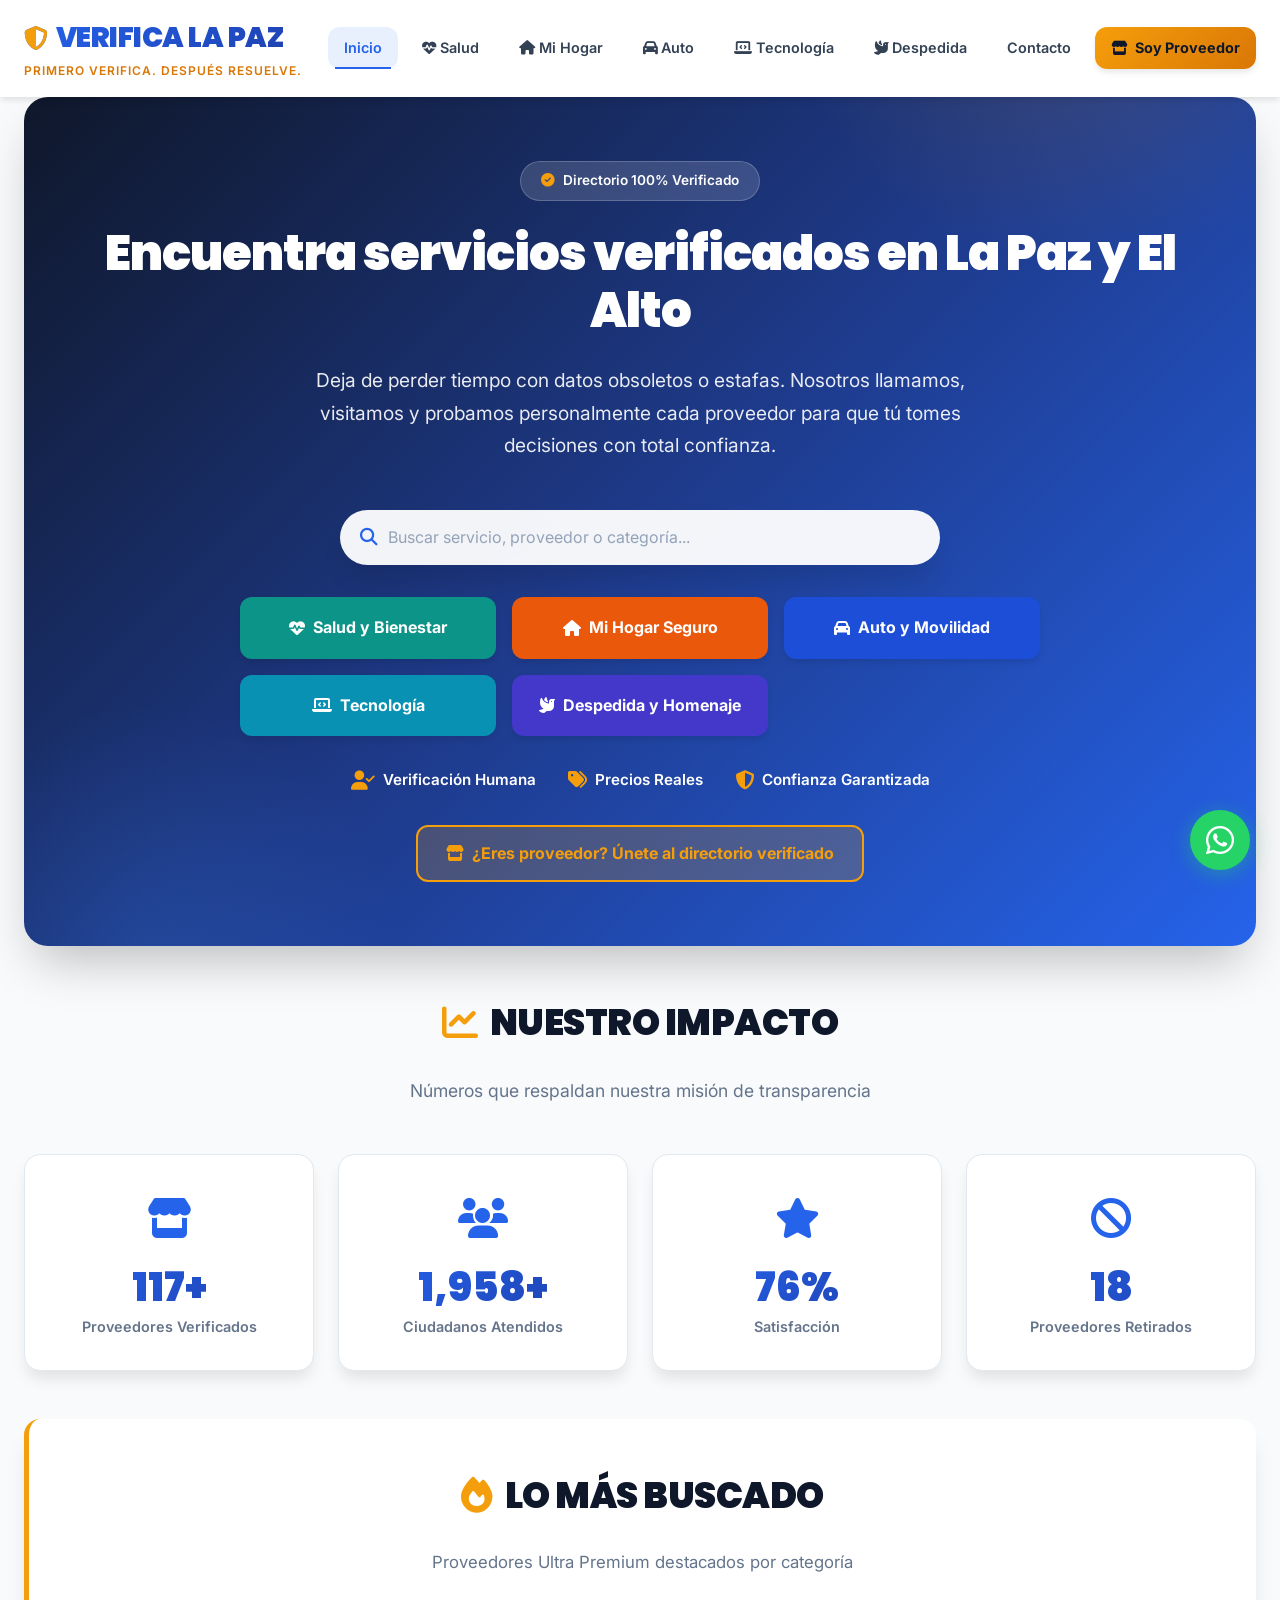
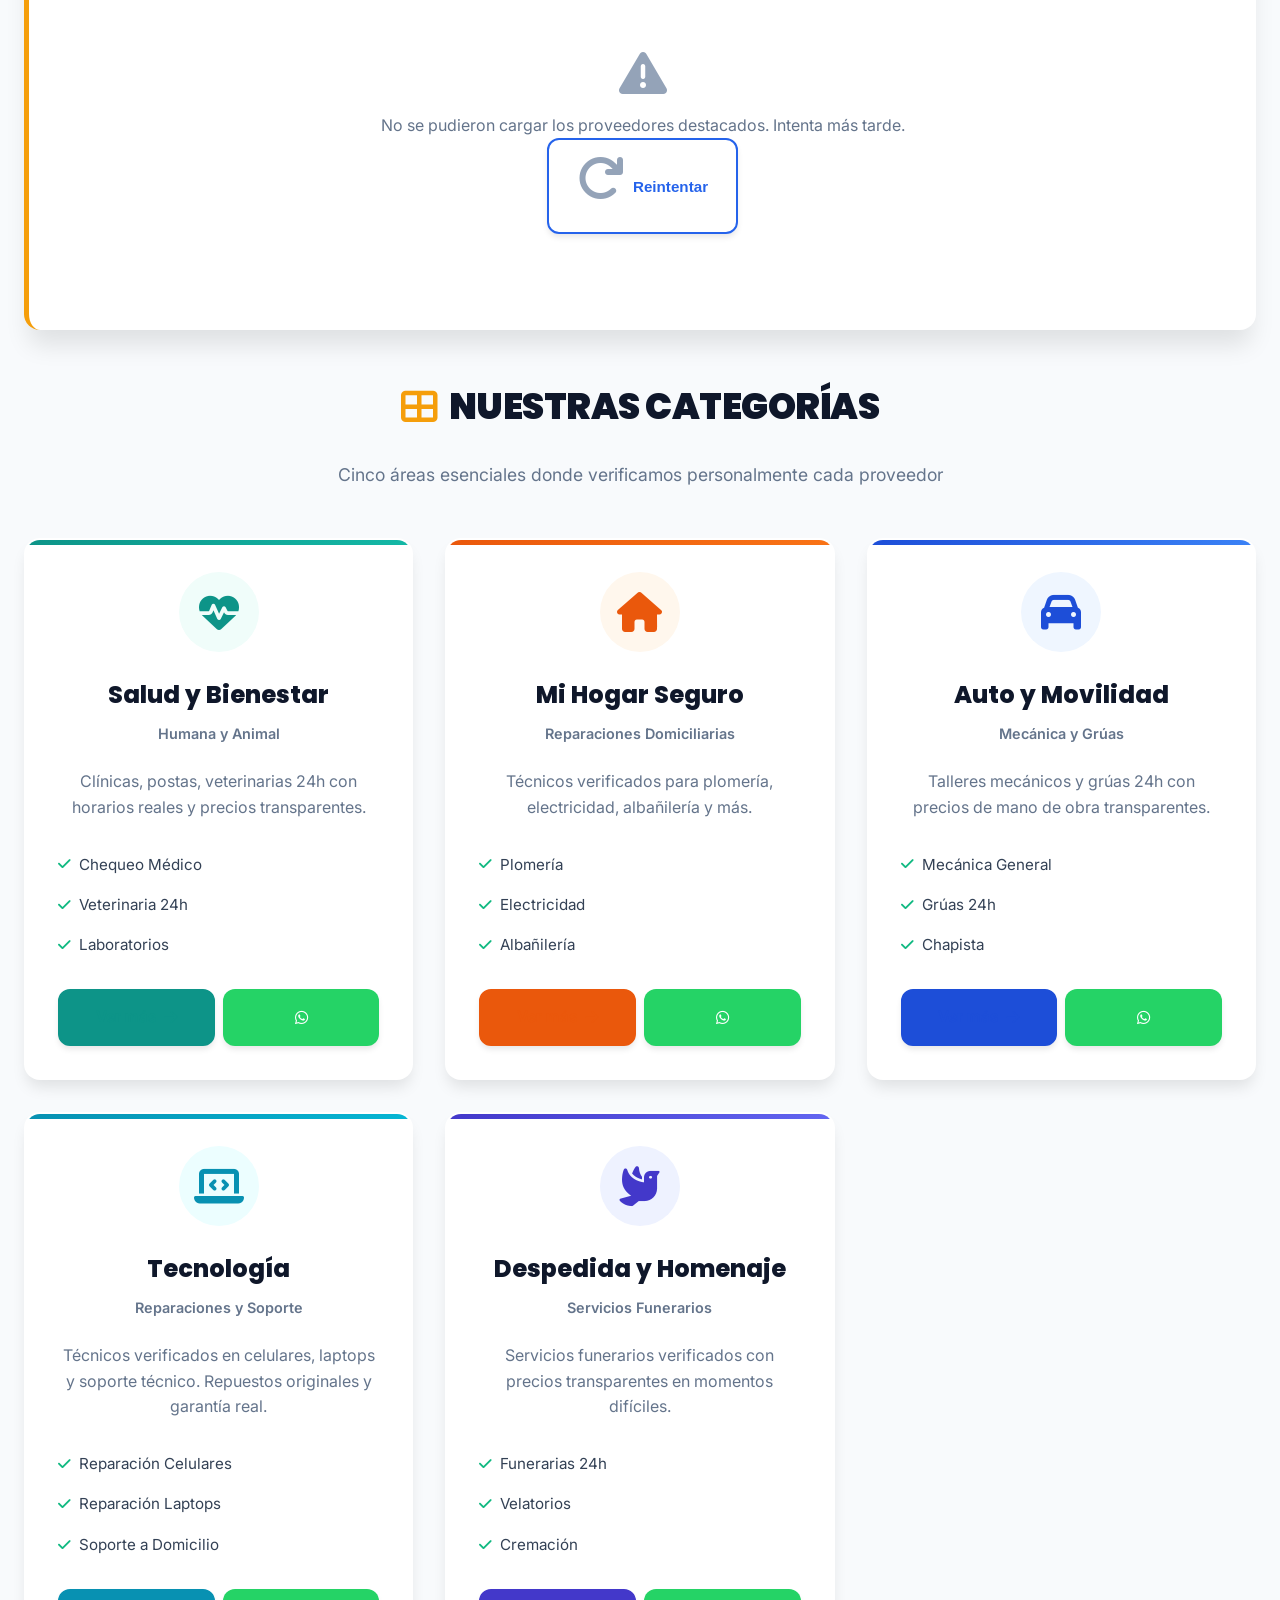
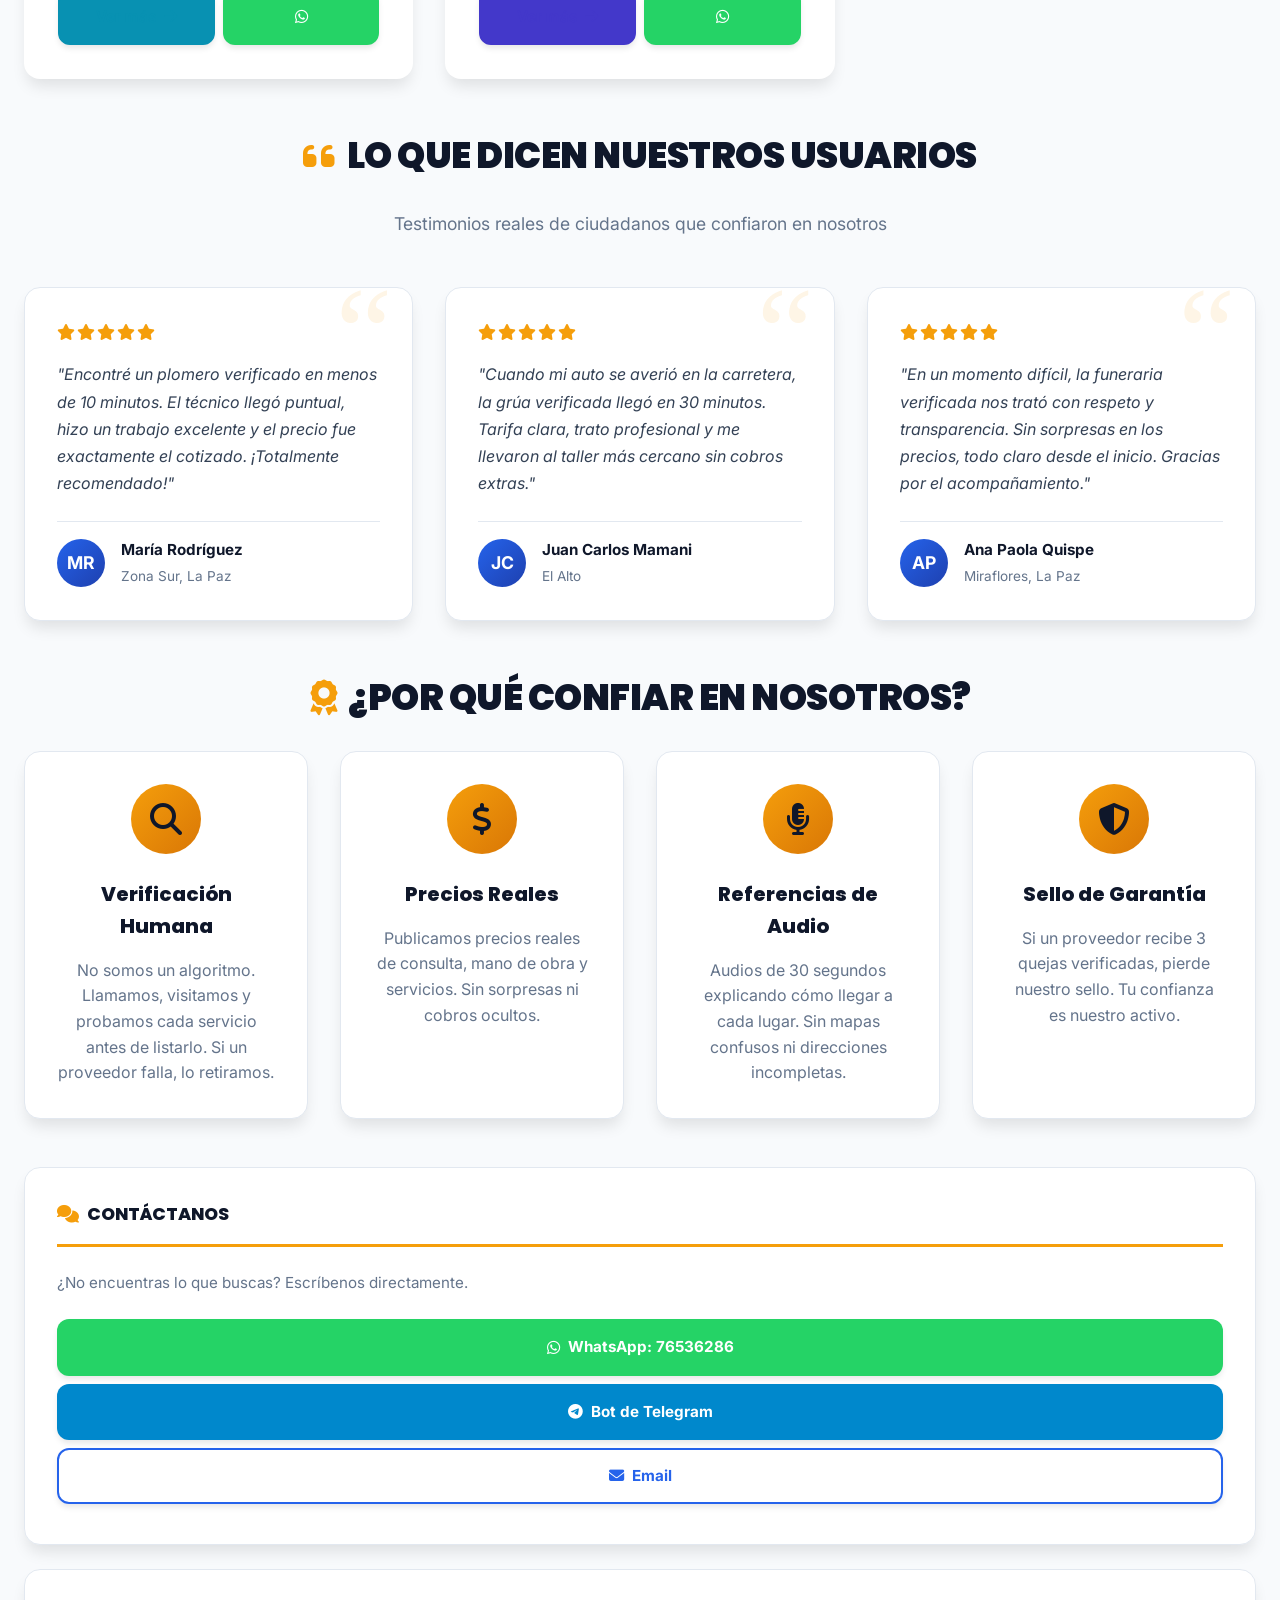
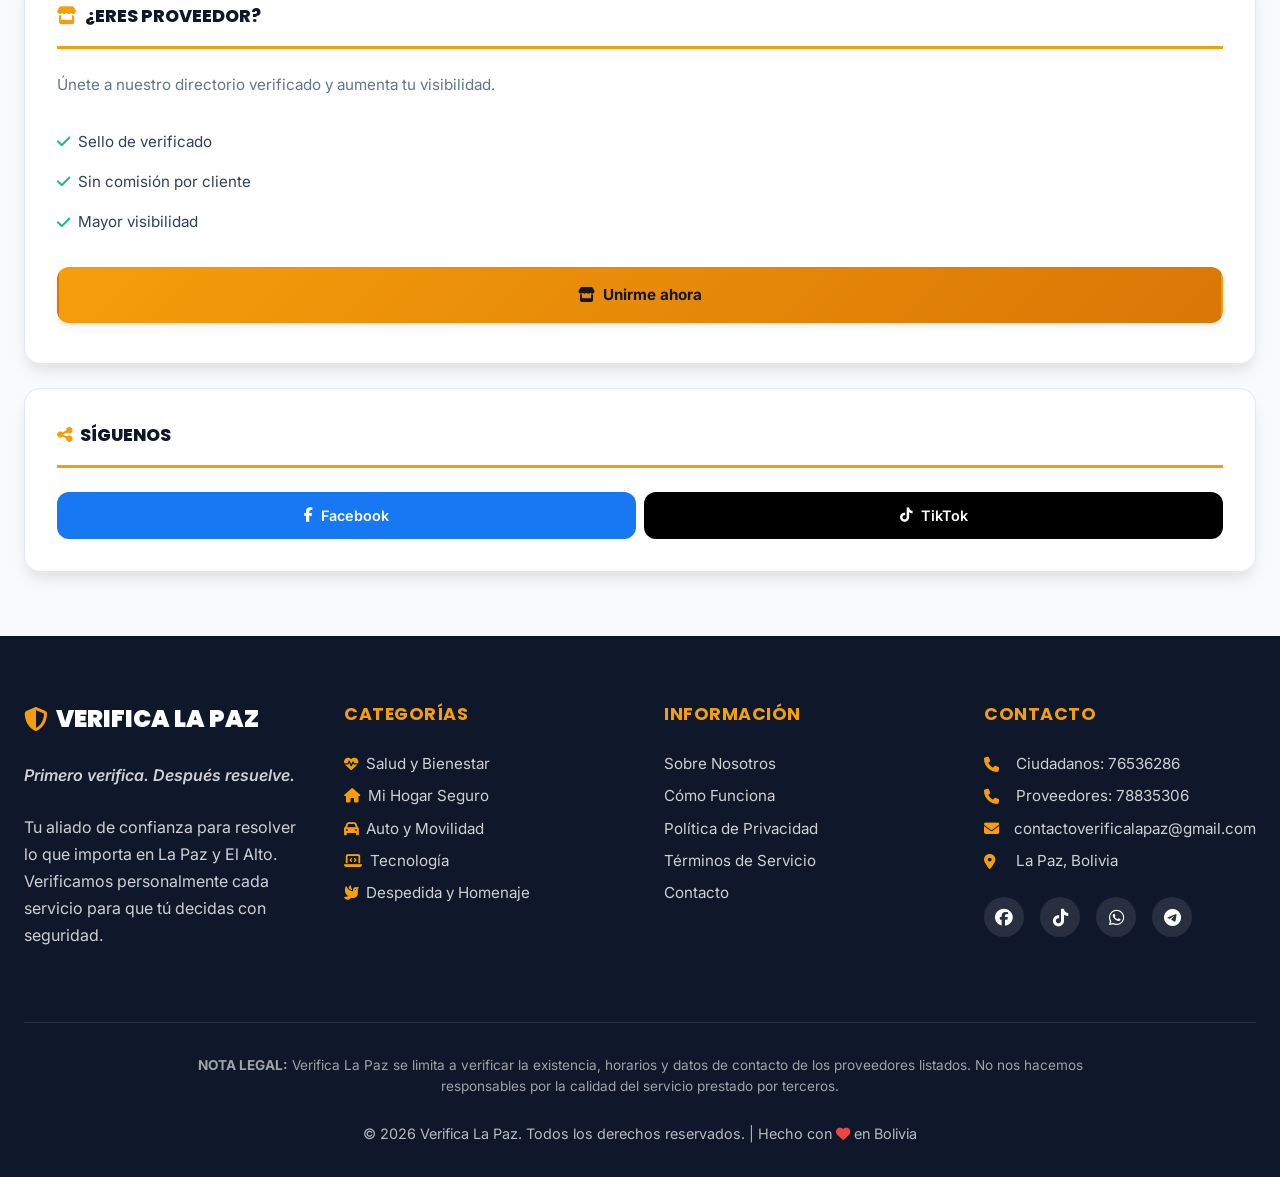
==== index.html @ e4bc0a8d "Limpieza final: .gitignore actualizado y .gitkeep creado para PythonAnywhere" ====
<!DOCTYPE html>
<html lang="es">
<head>
    <meta charset="UTF-8">
    <meta name="viewport" content="width=device-width, initial-scale=1.0">
    <meta name="description" content="Verifica La Paz - Directorio verificado de servicios en La Paz y El Alto. Salud, Hogar, Automotriz, Tecnología y Funerarias.">
    <meta property="og:title" content="Verifica La Paz | Primero verifica. Después resuelve.">
    <meta property="og:description" content="Directorio 100% verificado de servicios en La Paz y El Alto.">
    <meta property="og:type" content="website">
    <meta property="og:url" content="https://verificalapaz.com">
    <meta property="og:image" content="img/og-image.jpg">
    <meta property="og:locale" content="es_BO">
    <meta name="twitter:card" content="summary_large_image">
    <meta name="twitter:title" content="Verifica La Paz | Directorio Verificado">
    <meta name="twitter:description" content="Servicios verificados en La Paz y El Alto.">
    <meta name="author" content="Verifica La Paz">
    <meta name="robots" content="index, follow">
    <meta name="theme-color" content="#0F172A">
    <link rel="canonical" href="https://verificalapaz.com">
    <title>Verifica La Paz | Primero verifica. Después resuelve.</title>
    
    <link rel="icon" type="image/png" href="img/favicon.png">
    <link rel="preconnect" href="https://fonts.googleapis.com">
    <link rel="preconnect" href="https://fonts.gstatic.com" crossorigin>
    <link href="https://fonts.googleapis.com/css2?family=Inter:wght@300;400;500;600;700;800;900&family=Poppins:wght@400;500;600;700;800;900&display=swap" rel="stylesheet">
    <link rel="stylesheet" href="https://cdnjs.cloudflare.com/ajax/libs/font-awesome/6.5.1/css/all.min.css">
    <link rel="stylesheet" href="css/style.css">
    
    <script type="application/ld+json">
    {
        "@context": "https://schema.org",
        "@type": "WebSite",
        "name": "Verifica La Paz",
        "url": "https://verificalapaz.com",
        "description": "Directorio verificado de servicios en La Paz y El Alto",
        "potentialAction": {
            "@type": "SearchAction",
            "target": "https://verificalapaz.com/buscar?q={search_term_string}",
            "query-input": "required name=search_term_string"
        }
    }
    </script>
</head>
<body>

    <header class="header" id="header" role="banner">
        <div class="container header-content">
            <div class="logo">
                <h1><i class="fas fa-shield-alt" aria-hidden="true"></i> VERIFICA LA PAZ</h1>
                <p class="tagline">Primero verifica. Después resuelve.</p>
            </div>
            <button class="menu-toggle" id="menuToggle" aria-label="Abrir menú" aria-expanded="false" aria-controls="nav">
                <span></span><span></span><span></span>
            </button>
            <nav class="nav" id="nav" role="navigation" aria-label="Navegación principal">
                <a href="index.html" class="nav-link active" aria-current="page">Inicio</a>
                <a href="salud.html" class="nav-link"><i class="fas fa-heartbeat" aria-hidden="true"></i> Salud</a>
                <a href="hogar.html" class="nav-link"><i class="fas fa-home" aria-hidden="true"></i> Mi Hogar</a>
                <a href="automotriz.html" class="nav-link"><i class="fas fa-car" aria-hidden="true"></i> Auto</a>
                <a href="tecnologia.html" class="nav-link"><i class="fas fa-laptop-code" aria-hidden="true"></i> Tecnología</a>
                <a href="funerarias.html" class="nav-link"><i class="fas fa-dove" aria-hidden="true"></i> Despedida</a>
                <a href="contacto.html" class="nav-link">Contacto</a>
                <a href="https://wa.me/59178835306?text=Hola,%20soy%20proveedor%20y%20quiero%20aparecer%20en%20el%20directorio" class="nav-link btn-proveedor" target="_blank" rel="noopener noreferrer">
                    <i class="fas fa-store" aria-hidden="true"></i> Soy Proveedor
                </a>
            </nav>
        </div>
    </header>

    <main class="main-content" role="main">
        <div class="container content-grid">
            
            <div class="content-main">
                
                <section class="hero" aria-labelledby="hero-title">
                    <div class="hero-content fade-in">
                        <div class="hero-badge">
                            <i class="fas fa-check-circle" aria-hidden="true"></i> Directorio 100% Verificado
                        </div>
                        <h2 class="hero-title" id="hero-title">Encuentra servicios verificados en La Paz y El Alto</h2>
                        <p class="hero-subtitle">Deja de perder tiempo con datos obsoletos o estafas. Nosotros llamamos, visitamos y probamos personalmente cada proveedor para que tú tomes decisiones con total confianza.</p>
                        
                        <div class="hero-search">
                            <div class="search-container">
                                <i class="fas fa-search search-icon" aria-hidden="true"></i>
                                <input 
                                    type="search" 
                                    id="busquedaGlobal" 
                                    class="search-input" 
                                    placeholder="Buscar servicio, proveedor o categoría..." 
                                    aria-label="Buscar en el directorio"
                                    autocomplete="off"
                                >
                                <div id="searchResults" class="search-results" role="listbox" aria-label="Resultados de búsqueda"></div>
                            </div>
                        </div>
                        
                        <div class="hero-buttons">
                            <a href="salud.html" class="btn btn-primary btn-salud">
                                <i class="fas fa-heartbeat" aria-hidden="true"></i> Salud y Bienestar
                            </a>
                            <a href="hogar.html" class="btn btn-primary btn-hogar">
                                <i class="fas fa-home" aria-hidden="true"></i> Mi Hogar Seguro
                            </a>
                            <a href="automotriz.html" class="btn btn-primary btn-auto">
                                <i class="fas fa-car" aria-hidden="true"></i> Auto y Movilidad
                            </a>
                            <a href="tecnologia.html" class="btn btn-primary btn-tecnologia">
                                <i class="fas fa-laptop-code" aria-hidden="true"></i> Tecnología
                            </a>
                            <a href="funerarias.html" class="btn btn-primary btn-funeraria">
                                <i class="fas fa-dove" aria-hidden="true"></i> Despedida y Homenaje
                            </a>
                        </div>
                        
                        <div class="hero-features">
                            <div class="hero-feature">
                                <i class="fas fa-user-check" aria-hidden="true"></i>
                                <span>Verificación Humana</span>
                            </div>
                            <div class="hero-feature">
                                <i class="fas fa-tags" aria-hidden="true"></i>
                                <span>Precios Reales</span>
                            </div>
                            <div class="hero-feature">
                                <i class="fas fa-shield-alt" aria-hidden="true"></i>
                                <span>Confianza Garantizada</span>
                            </div>
                        </div>
                        
                        <a href="https://wa.me/59178835306?text=Hola,%20soy%20proveedor%20y%20quiero%20aparecer%20en%20el%20directorio" class="btn-provider-link" target="_blank" rel="noopener noreferrer">
                            <i class="fas fa-store" aria-hidden="true"></i> ¿Eres proveedor? Únete al directorio verificado
                        </a>
                    </div>
                </section>

                <section class="stats-section fade-in" aria-labelledby="stats-title">
                    <h2 class="section-title" id="stats-title">
                        <i class="fas fa-chart-line" aria-hidden="true"></i> NUESTRO IMPACTO
                    </h2>
                    <p class="section-description">Números que respaldan nuestra misión de transparencia</p>
                    
                    <div class="stats-grid">
                        <div class="stat-card">
                            <div class="stat-icon"><i class="fas fa-store" aria-hidden="true"></i></div>
                            <div class="stat-number" data-target="150" data-suffix="+">0</div>
                            <div class="stat-label">Proveedores Verificados</div>
                        </div>
                        <div class="stat-card">
                            <div class="stat-icon"><i class="fas fa-users" aria-hidden="true"></i></div>
                            <div class="stat-number" data-target="2500" data-suffix="+">0</div>
                            <div class="stat-label">Ciudadanos Atendidos</div>
                        </div>
                        <div class="stat-card">
                            <div class="stat-icon"><i class="fas fa-star" aria-hidden="true"></i></div>
                            <div class="stat-number" data-target="98" data-suffix="%">0</div>
                            <div class="stat-label">Satisfacción</div>
                        </div>
                        <div class="stat-card">
                            <div class="stat-icon"><i class="fas fa-ban" aria-hidden="true"></i></div>
                            <div class="stat-number" data-target="23" data-suffix="">0</div>
                            <div class="stat-label">Proveedores Retirados</div>
                        </div>
                    </div>
                </section>

                <section class="featured-section fade-in" aria-labelledby="destacados-title">
                    <h2 class="section-title" id="destacados-title">
                        <i class="fas fa-fire" aria-hidden="true"></i> LO MÁS BUSCADO
                    </h2>
                    <p class="section-description">Proveedores Ultra Premium destacados por categoría</p>
                    
                    <div id="destacados-container" class="destacados-grid">
                        <div class="skeleton-card">
                            <div class="skeleton-badge"></div>
                            <div class="skeleton-title"></div>
                            <div class="skeleton-text"></div>
                            <div class="skeleton-text short"></div>
                            <div class="skeleton-button"></div>
                        </div>
                        <div class="skeleton-card">
                            <div class="skeleton-badge"></div>
                            <div class="skeleton-title"></div>
                            <div class="skeleton-text"></div>
                            <div class="skeleton-text short"></div>
                            <div class="skeleton-button"></div>
                        </div>
                        <div class="skeleton-card">
                            <div class="skeleton-badge"></div>
                            <div class="skeleton-title"></div>
                            <div class="skeleton-text"></div>
                            <div class="skeleton-text short"></div>
                            <div class="skeleton-button"></div>
                        </div>
                    </div>
                </section>

                <section class="categories-section" aria-labelledby="categorias-title">
                    <h2 class="section-title fade-in" id="categorias-title">
                        <i class="fas fa-th-large" aria-hidden="true"></i> NUESTRAS CATEGORÍAS
                    </h2>
                    <p class="section-description fade-in">Cinco áreas esenciales donde verificamos personalmente cada proveedor</p>
                    
                    <div class="categories-grid">
                        <article class="category-card category-salud fade-in">
                            <div class="category-icon"><i class="fas fa-heartbeat" aria-hidden="true"></i></div>
                            <h3>Salud y Bienestar</h3>
                            <p class="category-subtitle">Humana y Animal</p>
                            <p>Clínicas, postas, veterinarias 24h con horarios reales y precios transparentes.</p>
                            <ul class="category-services">
                                <li><i class="fas fa-check" aria-hidden="true"></i> Chequeo Médico</li>
                                <li><i class="fas fa-check" aria-hidden="true"></i> Veterinaria 24h</li>
                                <li><i class="fas fa-check" aria-hidden="true"></i> Laboratorios</li>
                            </ul>
                            <div class="category-actions">
                                <a href="salud.html" class="btn btn-outline btn-salud">Ver más <i class="fas fa-arrow-right" aria-hidden="true"></i></a>
                                <a href="https://wa.me/59176536286?text=Hola,%20necesito%20información%20sobre%20salud" class="btn btn-whatsapp" target="_blank" rel="noopener noreferrer" aria-label="Consultar por WhatsApp sobre Salud"><i class="fab fa-whatsapp" aria-hidden="true"></i></a>
                            </div>
                        </article>

                        <article class="category-card category-hogar fade-in">
                            <div class="category-icon"><i class="fas fa-home" aria-hidden="true"></i></div>
                            <h3>Mi Hogar Seguro</h3>
                            <p class="category-subtitle">Reparaciones Domiciliarias</p>
                            <p>Técnicos verificados para plomería, electricidad, albañilería y más.</p>
                            <ul class="category-services">
                                <li><i class="fas fa-check" aria-hidden="true"></i> Plomería</li>
                                <li><i class="fas fa-check" aria-hidden="true"></i> Electricidad</li>
                                <li><i class="fas fa-check" aria-hidden="true"></i> Albañilería</li>
                            </ul>
                            <div class="category-actions">
                                <a href="hogar.html" class="btn btn-outline btn-hogar">Ver más <i class="fas fa-arrow-right" aria-hidden="true"></i></a>
                                <a href="https://wa.me/59176536286?text=Hola,%20necesito%20un%20técnico%20para%20mi%20hogar" class="btn btn-whatsapp" target="_blank" rel="noopener noreferrer" aria-label="Consultar por WhatsApp sobre Hogar"><i class="fab fa-whatsapp" aria-hidden="true"></i></a>
                            </div>
                        </article>

                        <article class="category-card category-auto fade-in">
                            <div class="category-icon"><i class="fas fa-car" aria-hidden="true"></i></div>
                            <h3>Auto y Movilidad</h3>
                            <p class="category-subtitle">Mecánica y Grúas</p>
                            <p>Talleres mecánicos y grúas 24h con precios de mano de obra transparentes.</p>
                            <ul class="category-services">
                                <li><i class="fas fa-check" aria-hidden="true"></i> Mecánica General</li>
                                <li><i class="fas fa-check" aria-hidden="true"></i> Grúas 24h</li>
                                <li><i class="fas fa-check" aria-hidden="true"></i> Chapista</li>
                            </ul>
                            <div class="category-actions">
                                <a href="automotriz.html" class="btn btn-outline btn-auto">Ver más <i class="fas fa-arrow-right" aria-hidden="true"></i></a>
                                <a href="https://wa.me/59176536286?text=Hola,%20necesito%20mecánico%20o%20grúa" class="btn btn-whatsapp" target="_blank" rel="noopener noreferrer" aria-label="Consultar por WhatsApp sobre Auto"><i class="fab fa-whatsapp" aria-hidden="true"></i></a>
                            </div>
                        </article>

                        <article class="category-card category-tecnologia fade-in">
                            <div class="category-icon"><i class="fas fa-laptop-code" aria-hidden="true"></i></div>
                            <h3>Tecnología</h3>
                            <p class="category-subtitle">Reparaciones y Soporte</p>
                            <p>Técnicos verificados en celulares, laptops y soporte técnico. Repuestos originales y garantía real.</p>
                            <ul class="category-services">
                                <li><i class="fas fa-check" aria-hidden="true"></i> Reparación Celulares</li>
                                <li><i class="fas fa-check" aria-hidden="true"></i> Reparación Laptops</li>
                                <li><i class="fas fa-check" aria-hidden="true"></i> Soporte a Domicilio</li>
                            </ul>
                            <div class="category-actions">
                                <a href="tecnologia.html" class="btn btn-outline btn-tecnologia">Ver más <i class="fas fa-arrow-right" aria-hidden="true"></i></a>
                                <a href="https://wa.me/59176536286?text=Hola,%20necesito%20reparar%20mi%20equipo%20tecnológico" class="btn btn-whatsapp" target="_blank" rel="noopener noreferrer" aria-label="Consultar por WhatsApp sobre Tecnología"><i class="fab fa-whatsapp" aria-hidden="true"></i></a>
                            </div>
                        </article>

                        <article class="category-card category-funeraria fade-in">
                            <div class="category-icon"><i class="fas fa-dove" aria-hidden="true"></i></div>
                            <h3>Despedida y Homenaje</h3>
                            <p class="category-subtitle">Servicios Funerarios</p>
                            <p>Servicios funerarios verificados con precios transparentes en momentos difíciles.</p>
                            <ul class="category-services">
                                <li><i class="fas fa-check" aria-hidden="true"></i> Funerarias 24h</li>
                                <li><i class="fas fa-check" aria-hidden="true"></i> Velatorios</li>
                                <li><i class="fas fa-check" aria-hidden="true"></i> Cremación</li>
                            </ul>
                            <div class="category-actions">
                                <a href="funerarias.html" class="btn btn-outline btn-funeraria">Ver más <i class="fas fa-arrow-right" aria-hidden="true"></i></a>
                                <a href="https://wa.me/59176536286?text=Hola,%20necesito%20información%20funeraria" class="btn btn-whatsapp" target="_blank" rel="noopener noreferrer" aria-label="Consultar por WhatsApp sobre Funerarias"><i class="fab fa-whatsapp" aria-hidden="true"></i></a>
                            </div>
                        </article>
                    </div>
                </section>

                <section class="testimonials-section fade-in" aria-labelledby="testimonios-title">
                    <h2 class="section-title" id="testimonios-title">
                        <i class="fas fa-quote-left" aria-hidden="true"></i> LO QUE DICEN NUESTROS USUARIOS
                    </h2>
                    <p class="section-description">Testimonios reales de ciudadanos que confiaron en nosotros</p>
                    
                    <div class="testimonials-grid">
                        <div class="testimonial-card">
                            <div class="testimonial-rating" aria-label="5 de 5 estrellas">
                                <i class="fas fa-star"></i><i class="fas fa-star"></i><i class="fas fa-star"></i><i class="fas fa-star"></i><i class="fas fa-star"></i>
                            </div>
                            <p class="testimonial-text">"Encontré un plomero verificado en menos de 10 minutos. El técnico llegó puntual, hizo un trabajo excelente y el precio fue exactamente el cotizado. ¡Totalmente recomendado!"</p>
                            <div class="testimonial-author">
                                <div class="author-avatar">MR</div>
                                <div class="author-info">
                                    <strong>María Rodríguez</strong>
                                    <span>Zona Sur, La Paz</span>
                                </div>
                            </div>
                        </div>

                        <div class="testimonial-card">
                            <div class="testimonial-rating" aria-label="5 de 5 estrellas">
                                <i class="fas fa-star"></i><i class="fas fa-star"></i><i class="fas fa-star"></i><i class="fas fa-star"></i><i class="fas fa-star"></i>
                            </div>
                            <p class="testimonial-text">"Cuando mi auto se averió en la carretera, la grúa verificada llegó en 30 minutos. Tarifa clara, trato profesional y me llevaron al taller más cercano sin cobros extras."</p>
                            <div class="testimonial-author">
                                <div class="author-avatar">JC</div>
                                <div class="author-info">
                                    <strong>Juan Carlos Mamani</strong>
                                    <span>El Alto</span>
                                </div>
                            </div>
                        </div>

                        <div class="testimonial-card">
                            <div class="testimonial-rating" aria-label="5 de 5 estrellas">
                                <i class="fas fa-star"></i><i class="fas fa-star"></i><i class="fas fa-star"></i><i class="fas fa-star"></i><i class="fas fa-star"></i>
                            </div>
                            <p class="testimonial-text">"En un momento difícil, la funeraria verificada nos trató con respeto y transparencia. Sin sorpresas en los precios, todo claro desde el inicio. Gracias por el acompañamiento."</p>
                            <div class="testimonial-author">
                                <div class="author-avatar">AP</div>
                                <div class="author-info">
                                    <strong>Ana Paola Quispe</strong>
                                    <span>Miraflores, La Paz</span>
                                </div>
                            </div>
                        </div>
                    </div>
                </section>

                <section class="why-us-section fade-in" aria-labelledby="why-title">
                    <h2 class="section-title" id="why-title">
                        <i class="fas fa-award" aria-hidden="true"></i> ¿POR QUÉ CONFIAR EN NOSOTROS?
                    </h2>
                    <div class="why-us-grid">
                        <div class="why-card">
                            <div class="why-icon"><i class="fas fa-search" aria-hidden="true"></i></div>
                            <h3>Verificación Humana</h3>
                            <p>No somos un algoritmo. Llamamos, visitamos y probamos cada servicio antes de listarlo. Si un proveedor falla, lo retiramos.</p>
                        </div>
                        <div class="why-card">
                            <div class="why-icon"><i class="fas fa-dollar-sign" aria-hidden="true"></i></div>
                            <h3>Precios Reales</h3>
                            <p>Publicamos precios reales de consulta, mano de obra y servicios. Sin sorpresas ni cobros ocultos.</p>
                        </div>
                        <div class="why-card">
                            <div class="why-icon"><i class="fas fa-microphone-alt" aria-hidden="true"></i></div>
                            <h3>Referencias de Audio</h3>
                            <p>Audios de 30 segundos explicando cómo llegar a cada lugar. Sin mapas confusos ni direcciones incompletas.</p>
                        </div>
                        <div class="why-card">
                            <div class="why-icon"><i class="fas fa-shield-alt" aria-hidden="true"></i></div>
                            <h3>Sello de Garantía</h3>
                            <p>Si un proveedor recibe 3 quejas verificadas, pierde nuestro sello. Tu confianza es nuestro activo.</p>
                        </div>
                    </div>
                </section>

            </div>

            <aside class="sidebar" role="complementary">
                
                <div class="sidebar-section fade-in">
                    <h3><i class="fas fa-comments" aria-hidden="true"></i> CONTÁCTANOS</h3>
                    <p>¿No encuentras lo que buscas? Escríbenos directamente.</p>
                    <a href="https://wa.me/59176536286" class="btn btn-whatsapp btn-block" target="_blank" rel="noopener noreferrer">
                        <i class="fab fa-whatsapp" aria-hidden="true"></i> WhatsApp: 76536286
                    </a>
                    <a href="https://t.me/verificalapaz_bot" class="btn btn-telegram btn-block" target="_blank" rel="noopener noreferrer">
                        <i class="fab fa-telegram" aria-hidden="true"></i> Bot de Telegram
                    </a>
                    <a href="mailto:contactoverificalapaz@gmail.com" class="btn btn-outline btn-block">
                        <i class="fas fa-envelope" aria-hidden="true"></i> Email
                    </a>
                </div>

                <div class="sidebar-section fade-in">
                    <h3><i class="fas fa-store" aria-hidden="true"></i> ¿ERES PROVEEDOR?</h3>
                    <p>Únete a nuestro directorio verificado y aumenta tu visibilidad.</p>
                    <ul class="provider-benefits">
                        <li><i class="fas fa-check" aria-hidden="true"></i> Sello de verificado</li>
                        <li><i class="fas fa-check" aria-hidden="true"></i> Sin comisión por cliente</li>
                        <li><i class="fas fa-check" aria-hidden="true"></i> Mayor visibilidad</li>
                    </ul>
                    <a href="https://wa.me/59178835306?text=Hola,%20soy%20proveedor%20y%20quiero%20aparecer%20en%20el%20directorio" class="btn btn-primary btn-block" target="_blank" rel="noopener noreferrer">
                        <i class="fas fa-store" aria-hidden="true"></i> Unirme ahora
                    </a>
                </div>

                <div class="sidebar-section fade-in">
                    <h3><i class="fas fa-share-alt" aria-hidden="true"></i> SÍGUENOS</h3>
                    <div class="social-grid">
                        <a href="https://facebook.com/ContactoverificaLaPaz" class="social-link facebook" target="_blank" rel="noopener noreferrer" aria-label="Facebook">
                            <i class="fab fa-facebook-f" aria-hidden="true"></i>
                            <span>Facebook</span>
                        </a>
                        <a href="https://tiktok.com/@verifica_la_paz" class="social-link tiktok" target="_blank" rel="noopener noreferrer" aria-label="TikTok">
                            <i class="fab fa-tiktok" aria-hidden="true"></i>
                            <span>TikTok</span>
                        </a>
                    </div>
                </div>

            </aside>
        </div>
    </main>

    <footer class="footer" role="contentinfo">
        <div class="container">
            <div class="footer-content">
                <div class="footer-section">
                    <h3><i class="fas fa-shield-alt" aria-hidden="true"></i> VERIFICA LA PAZ</h3>
                    <p class="footer-tagline">Primero verifica. Después resuelve.</p>
                    <p>Tu aliado de confianza para resolver lo que importa en La Paz y El Alto. Verificamos personalmente cada servicio para que tú decidas con seguridad.</p>
                </div>
                
                <div class="footer-section">
                    <h4>Categorías</h4>
                    <ul>
                        <li><a href="salud.html"><i class="fas fa-heartbeat" aria-hidden="true"></i> Salud y Bienestar</a></li>
                        <li><a href="hogar.html"><i class="fas fa-home" aria-hidden="true"></i> Mi Hogar Seguro</a></li>
                        <li><a href="automotriz.html"><i class="fas fa-car" aria-hidden="true"></i> Auto y Movilidad</a></li>
                        <li><a href="tecnologia.html"><i class="fas fa-laptop-code" aria-hidden="true"></i> Tecnología</a></li>
                        <li><a href="funerarias.html"><i class="fas fa-dove" aria-hidden="true"></i> Despedida y Homenaje</a></li>
                    </ul>
                </div>

                <div class="footer-section">
                    <h4>Información</h4>
                    <ul>
                        <li><a href="#">Sobre Nosotros</a></li>
                        <li><a href="#">Cómo Funciona</a></li>
                        <li><a href="#">Política de Privacidad</a></li>
                        <li><a href="#">Términos de Servicio</a></li>
                        <li><a href="contacto.html">Contacto</a></li>
                    </ul>
                </div>

                <div class="footer-section">
                    <h4>Contacto</h4>
                    <ul class="contact-info">
                        <li><i class="fas fa-phone" aria-hidden="true"></i> Ciudadanos: 76536286</li>
                        <li><i class="fas fa-phone" aria-hidden="true"></i> Proveedores: 78835306</li>
                        <li><i class="fas fa-envelope" aria-hidden="true"></i> contactoverificalapaz@gmail.com</li>
                        <li><i class="fas fa-map-marker-alt" aria-hidden="true"></i> La Paz, Bolivia</li>
                    </ul>
                    <div class="footer-social">
                        <a href="https://facebook.com/ContactoverificaLaPaz" target="_blank" rel="noopener noreferrer" aria-label="Facebook"><i class="fab fa-facebook" aria-hidden="true"></i></a>
                        <a href="https://tiktok.com/@verifica_la_paz" target="_blank" rel="noopener noreferrer" aria-label="TikTok"><i class="fab fa-tiktok" aria-hidden="true"></i></a>
                        <a href="https://wa.me/59176536286" target="_blank" rel="noopener noreferrer" aria-label="WhatsApp"><i class="fab fa-whatsapp" aria-hidden="true"></i></a>
                        <a href="https://t.me/verificalapaz_bot" target="_blank" rel="noopener noreferrer" aria-label="Telegram"><i class="fab fa-telegram" aria-hidden="true"></i></a>
                    </div>
                </div>
            </div>

            <div class="footer-bottom">
                <div class="footer-legal">
                    <p><strong>NOTA LEGAL:</strong> Verifica La Paz se limita a verificar la existencia, horarios y datos de contacto de los proveedores listados. No nos hacemos responsables por la calidad del servicio prestado por terceros.</p>
                </div>
                <p class="copyright">© 2026 Verifica La Paz. Todos los derechos reservados. | Hecho con <i class="fas fa-heart" aria-hidden="true"></i> en Bolivia</p>
            </div>
        </div>
    </footer>

    <a href="https://wa.me/59176536286?text=Hola,%20necesito%20ayuda%20para%20encontrar%20un%20servicio" class="whatsapp-float" target="_blank" rel="noopener noreferrer" title="Chatear por WhatsApp" aria-label="Contactar por WhatsApp">
        <i class="fab fa-whatsapp" aria-hidden="true"></i>
    </a>

    <div id="toast-container" class="toast-container" aria-live="polite" aria-atomic="true"></div>

    <button id="backToTop" class="back-to-top" aria-label="Volver arriba" title="Volver arriba">
        <i class="fas fa-arrow-up" aria-hidden="true"></i>
    </button>

    <script src="js/main.js"></script>
    
    <script>
        document.addEventListener('DOMContentLoaded', function() {
            cargarDestacados();
        });

        // ✅ FUNCIÓN ESTÁNDAR PARA MANEJAR RUTAS DE MULTIMEDIA 
        // (Compatible con archivos locales en PythonAnywhere y URLs absolutas)
        function getMediaUrl(path) {
            if (!path) return '';
            // Si ya es una URL absoluta, devolverla tal cual
            if (path.startsWith('http://') || path.startsWith('https://')) {
                return path;
            }
            // Si es ruta relativa local, asegurar que empiece con /
            return path.startsWith('/') ? path : '/' + path;
        }

        async function cargarDestacados() {
            const container = document.getElementById('destacados-container');
            if (!container) return;
            
            try {
                const response = await fetch('/api/proveedores?destacado=1', {
                    headers: { 'Accept': 'application/json' },
                    cache: 'no-cache'
                });
                
                if (!response.ok) throw new Error(`HTTP ${response.status}`);
                
                const proveedores = await response.json();
                container.innerHTML = '';
                
                if (proveedores.length === 0) {
                    container.innerHTML = `
                        <div class="no-data fade-in visible">
                            <i class="fas fa-info-circle"></i> 
                            <p>Próximamente agregaremos proveedores destacados</p>
                        </div>`;
                    return;
                }
                
                const categorias = ['Salud', 'Hogar', 'Automotriz', 'Tecnologia', 'Funeraria'];
                
                categorias.forEach((categoria, index) => {
                    const proveedoresCategoria = proveedores.filter(p => 
                        (p.categoria === categoria || p.categoria.toLowerCase() === categoria.toLowerCase()) && 
                        p.destacado === 1
                    ).slice(0, 3);
                    
                    if (proveedoresCategoria.length > 0) {
                        const categoriaHTML = `
                            <div class="categoria-destacada fade-in" style="animation-delay: ${index * 0.1}s">
                                <h3 class="categoria-titulo">
                                    <i class="fas fa-crown" aria-hidden="true"></i> 
                                    ${getCategoriaNombre(categoria)}
                                </h3>
                                <div class="destacados-list">
                                    ${proveedoresCategoria.map(p => generarTarjetaDestacado(p)).join('')}
                                </div>
                            </div>
                        `;
                        container.innerHTML += categoriaHTML;
                    }
                });
                
                if (window.fadeObserver) {
                    document.querySelectorAll('.fade-in:not(.visible)').forEach(el => {
                        window.fadeObserver.observe(el);
                    });
                }
                
            } catch (error) {
                console.error('Error cargando destacados:', error);
                container.innerHTML = `
                    <div class="no-data fade-in visible">
                        <i class="fas fa-exclamation-triangle"></i> 
                        <p>No se pudieron cargar los proveedores destacados. Intenta más tarde.</p>
                        <button onclick="cargarDestacados()" class="btn btn-outline">
                            <i class="fas fa-redo"></i> Reintentar
                        </button>
                    </div>`;
            }
        }

        function generarTarjetaDestacado(p) {
            const whatsappNum = (p.whatsapp || p.telefono || '').replace(/\D/g, '');
            const whatsappLink = whatsappNum ? 
                `https://wa.me/591${whatsappNum}?text=${encodeURIComponent('Hola, vi tu perfil en Verifica La Paz y me interesa tu servicio')}` : 
                '#';
            
            return `
                <div class="destacado-card ${getCategoriaClass(p.categoria)}">
                    <div class="destacado-badge">
                        <i class="fas fa-crown" aria-hidden="true"></i> ULTRA PREMIUM
                    </div>
                    <h4>${p.nombre || 'Proveedor Verificado'}</h4>
                    <p class="destacado-subtitle">${p.subcategoria || ''}</p>
                    ${p.direccion ? `<p class="destacado-info"><i class="fas fa-map-marker-alt" aria-hidden="true"></i> ${p.direccion}</p>` : ''}
                    ${p.telefono ? `<p class="destacado-info"><i class="fas fa-phone" aria-hidden="true"></i> ${p.telefono}</p>` : ''}
                    ${p.horario ? `<p class="destacado-info"><i class="fas fa-clock" aria-hidden="true"></i> ${p.horario}</p>` : ''}
                    
                    ${p.video_path ? `
                        <video controls preload="metadata" class="destacado-video" aria-label="Video de ${p.nombre}">
                            <source src="${getMediaUrl(p.video_path)}" type="video/mp4">
                        </video>` : ''}
                    ${p.audio_path ? `
                        <audio controls preload="metadata" class="destacado-audio" aria-label="Audio de ${p.nombre}">
                            <source src="${getMediaUrl(p.audio_path)}" type="audio/mpeg">
                        </audio>` : ''}
                        
                    <a href="${whatsappLink}" class="btn btn-whatsapp" target="_blank" rel="noopener noreferrer">
                        <i class="fab fa-whatsapp" aria-hidden="true"></i> Contactar
                    </a>
                </div>
            `;
        }

        function getCategoriaNombre(categoria) {
            const nombres = {
                'Salud': '🏥 Salud y Bienestar',
                'Hogar': '🏠 Mi Hogar Seguro',
                'Automotriz': '🚗 Auto y Movilidad',
                'Tecnologia': '💻 Tecnología',
                'Funeraria': '🕊️ Despedida y Homenaje'
            };
            return nombres[categoria] || categoria;
        }

        function getCategoriaClass(categoria) {
            const classes = {
                'Salud': 'category-salud',
                'Hogar': 'category-hogar',
                'Automotriz': 'category-auto',
                'Tecnologia': 'category-tecnologia',
                'Funeraria': 'category-funeraria'
            };
            return classes[categoria] || '';
        }
    </script>
</body>
</html>
---- css/style.css ----
/* ========================================
   VERIFICA LA PAZ - CSS MODERNO PREMIUM v3.1
   Diseño: Glassmorphism + Neumorphism
   Sistema de colores por categoría
   Última actualización: Septiembre 2026
   ======================================== */

* {
    margin: 0;
    padding: 0;
    box-sizing: border-box;
}

:root {
    /* Paleta Base */
    --azul-profundo: #0F172A;
    --azul-confianza: #2563EB;
    --azul-claro: #3B82F6;
    --azul-suave: #60A5FA;
    --dorado-calidad: #F59E0B;
    --dorado-oscuro: #D97706;
    --dorado-claro: #FCD34D;
    --verde-accion: #10B981;
    --verde-oscuro: #059669;
    --rojo-alerta: #EF4444;
    
    /* Grises */
    --gris-suave: #F8FAFC;
    --gris-medio: #64748B;
    --gris-claro: #94A3B8;
    --gris-borde: #E2E8F0;
    --gris-oscuro: #334155;
    --blanco: #FFFFFF;
    --negro: #0F172A;
    
    /* ============================================
       COLORES POR CATEGORÍA
       Cada categoría tiene su color único
       ============================================ */
    --color-salud: #0D9488;
    --color-salud-claro: #14B8A6;
    --bg-salud: #F0FDFA;
    
    --color-hogar: #EA580C;
    --color-hogar-claro: #F97316;
    --bg-hogar: #FFF7ED;
    
    --color-auto: #1D4ED8;
    --color-auto-claro: #3B82F6;
    --bg-auto: #EFF6FF;
    
    --color-tecnologia: #0891B2;
    --color-tecnologia-claro: #06B6D4;
    --bg-tecnologia: #ECFEFF;
    
    --color-funeraria: #4338CA;
    --color-funeraria-claro: #6366F1;
    --bg-funeraria: #EEF2FF;
    
    /* Gradientes Modernos */
    --gradiente-principal: linear-gradient(135deg, #667eea 0%, #764ba2 100%);
    --gradiente-azul: linear-gradient(135deg, #2563EB 0%, #1E40AF 100%);
    --gradiente-dorado: linear-gradient(135deg, #F59E0B 0%, #D97706 100%);
    --gradiente-hero: linear-gradient(135deg, #0F172A 0%, #1E3A8A 50%, #2563EB 100%);
    --gradiente-glass: linear-gradient(135deg, rgba(255,255,255,0.1) 0%, rgba(255,255,255,0.05) 100%);
    
    /* Sombras Modernas */
    --sombra-xs: 0 1px 2px 0 rgba(0, 0, 0, 0.05);
    --sombra-sm: 0 4px 6px -1px rgba(0, 0, 0, 0.1);
    --sombra-md: 0 10px 15px -3px rgba(0, 0, 0, 0.1);
    --sombra-lg: 0 20px 25px -5px rgba(0, 0, 0, 0.1);
    --sombra-xl: 0 25px 50px -12px rgba(0, 0, 0, 0.25);
    --sombra-glow-azul: 0 0 40px rgba(37, 99, 235, 0.3);
    --sombra-glow-dorado: 0 0 40px rgba(245, 158, 11, 0.3);
    
    /* Bordes */
    --radio-sm: 8px;
    --radio-md: 12px;
    --radio-lg: 16px;
    --radio-xl: 24px;
    --radio-full: 9999px;
    
    /* Tipografías */
    --fuente-titulos: 'Poppins', sans-serif;
    --fuente-cuerpo: 'Inter', sans-serif;
    
    /* Transiciones */
    --transicion-rapida: all 0.2s cubic-bezier(0.4, 0, 0.2, 1);
    --transicion-normal: all 0.3s cubic-bezier(0.4, 0, 0.2, 1);
    --transicion-lenta: all 0.5s cubic-bezier(0.4, 0, 0.2, 1);
    
    /* Espaciado */
    --espacio-xs: 0.5rem;
    --espacio-sm: 1rem;
    --espacio-md: 1.5rem;
    --espacio-lg: 2rem;
    --espacio-xl: 3rem;
    --espacio-2xl: 4rem;
}

/* Reset y Base */
html {
    scroll-behavior: smooth;
}

body {
    font-family: var(--fuente-cuerpo);
    line-height: 1.6;
    color: var(--gris-oscuro);
    background: var(--gris-suave);
    -webkit-font-smoothing: antialiased;
    -moz-osx-font-smoothing: grayscale;
    overflow-x: hidden;
}

::selection {
    background: var(--dorado-calidad);
    color: var(--azul-profundo);
}

.container {
    max-width: 1280px;
    margin: 0 auto;
    padding: 0 var(--espacio-md);
}

*:focus-visible {
    outline: 3px solid var(--dorado-calidad);
    outline-offset: 2px;
    border-radius: var(--radio-sm);
}

/* ========================================
   HEADER MODERNO (Glassmorphism)
   ======================================== */
.header {
    background: rgba(255, 255, 255, 0.95);
    backdrop-filter: blur(20px);
    -webkit-backdrop-filter: blur(20px);
    border-bottom: 1px solid rgba(255, 255, 255, 0.2);
    padding: var(--espacio-sm) 0;
    position: sticky;
    top: 0;
    z-index: 1000;
    box-shadow: var(--sombra-sm);
    transition: var(--transicion-normal);
}

.header.scrolled {
    padding: var(--espacio-xs) 0;
    box-shadow: var(--sombra-md);
    background: rgba(255, 255, 255, 0.98);
}

.header.hidden {
    transform: translateY(-100%);
}

.header-content {
    display: flex;
    justify-content: space-between;
    align-items: center;
    gap: var(--espacio-md);
}

.logo {
    display: flex;
    flex-direction: column;
}

.logo h1 {
    font-family: var(--fuente-titulos);
    font-size: 1.75rem;
    font-weight: 900;
    background: var(--gradiente-azul);
    -webkit-background-clip: text;
    -webkit-text-fill-color: transparent;
    background-clip: text;
    letter-spacing: -0.5px;
    display: flex;
    align-items: center;
    gap: 0.5rem;
}

.logo h1 i {
    color: var(--dorado-calidad);
    -webkit-text-fill-color: var(--dorado-calidad);
    font-size: 1.5rem;
}

.tagline {
    font-size: 0.75rem;
    color: var(--dorado-oscuro);
    font-weight: 600;
    text-transform: uppercase;
    letter-spacing: 1px;
}

/* Menú Hamburguesa */
.menu-toggle {
    display: none;
    flex-direction: column;
    gap: 5px;
    background: none;
    border: none;
    cursor: pointer;
    padding: 0.5rem;
    z-index: 1001;
}

.menu-toggle span {
    width: 25px;
    height: 3px;
    background: var(--azul-profundo);
    border-radius: 2px;
    transition: var(--transicion-normal);
}

.menu-toggle.active span:nth-child(1) {
    transform: rotate(45deg) translate(5px, 5px);
}

.menu-toggle.active span:nth-child(2) {
    opacity: 0;
}

.menu-toggle.active span:nth-child(3) {
    transform: rotate(-45deg) translate(7px, -6px);
}

/* Navegación */
.nav {
    display: flex;
    gap: var(--espacio-xs);
    align-items: center;
    flex-wrap: wrap;
}

.nav-link {
    text-decoration: none;
    color: var(--gris-oscuro);
    font-weight: 600;
    font-size: 0.9rem;
    padding: 0.6rem 1rem;
    border-radius: var(--radio-md);
    transition: var(--transicion-rapida);
    position: relative;
}

.nav-link::after {
    content: '';
    position: absolute;
    bottom: 0;
    left: 50%;
    transform: translateX(-50%);
    width: 0;
    height: 2px;
    background: var(--azul-confianza);
    transition: var(--transicion-normal);
}

.nav-link:hover::after,
.nav-link.active::after {
    width: 80%;
}

.nav-link:hover {
    color: var(--azul-confianza);
    background: rgba(37, 99, 235, 0.05);
}

.nav-link.active {
    color: var(--azul-confianza);
    background: rgba(37, 99, 235, 0.1);
}

.btn-proveedor {
    background: var(--gradiente-dorado);
    color: var(--azul-profundo) !important;
    font-weight: 700;
    box-shadow: var(--sombra-sm);
    display: flex;
    align-items: center;
    gap: 0.5rem;
}

.btn-proveedor:hover {
    transform: translateY(-2px);
    box-shadow: var(--sombra-glow-dorado);
    color: var(--azul-profundo) !important;
}

.btn-proveedor::after {
    display: none;
}

/* ========================================
   HERO SECTION MODERNO
   ======================================== */
.hero {
    background: var(--gradiente-hero);
    color: var(--blanco);
    padding: var(--espacio-2xl) var(--espacio-lg);
    border-radius: var(--radio-xl);
    margin-bottom: var(--espacio-xl);
    position: relative;
    overflow: hidden;
    box-shadow: var(--sombra-xl);
}

.hero::before {
    content: '';
    position: absolute;
    top: -50%;
    right: -10%;
    width: 600px;
    height: 600px;
    background: radial-gradient(circle, rgba(245, 158, 11, 0.15) 0%, transparent 70%);
    border-radius: 50%;
    animation: float 8s ease-in-out infinite;
}

.hero::after {
    content: '';
    position: absolute;
    bottom: -30%;
    left: -10%;
    width: 500px;
    height: 500px;
    background: radial-gradient(circle, rgba(59, 130, 246, 0.2) 0%, transparent 70%);
    border-radius: 50%;
    animation: float 10s ease-in-out infinite reverse;
}

@keyframes float {
    0%, 100% { transform: translateY(0) scale(1); }
    50% { transform: translateY(-20px) scale(1.05); }
}

.hero-content {
    position: relative;
    z-index: 1;
    text-align: center;
}

.hero-badge {
    display: inline-flex;
    align-items: center;
    gap: 0.5rem;
    background: rgba(255, 255, 255, 0.15);
    backdrop-filter: blur(10px);
    padding: 0.5rem 1.25rem;
    border-radius: var(--radio-full);
    font-size: 0.85rem;
    font-weight: 600;
    margin-bottom: var(--espacio-md);
    border: 1px solid rgba(255, 255, 255, 0.2);
    animation: fadeInDown 0.6s ease-out;
}

.hero-badge i {
    color: var(--dorado-calidad);
}

@keyframes fadeInDown {
    from {
        opacity: 0;
        transform: translateY(-20px);
    }
    to {
        opacity: 1;
        transform: translateY(0);
    }
}

.hero-title {
    font-family: var(--fuente-titulos);
    font-size: 3rem;
    font-weight: 900;
    margin-bottom: var(--espacio-md);
    letter-spacing: -1px;
    line-height: 1.2;
    animation: fadeInUp 0.8s ease-out;
}

@keyframes fadeInUp {
    from {
        opacity: 0;
        transform: translateY(30px);
    }
    to {
        opacity: 1;
        transform: translateY(0);
    }
}

.hero-subtitle {
    font-size: 1.2rem;
    max-width: 700px;
    margin: 0 auto var(--espacio-xl);
    opacity: 0.9;
    line-height: 1.7;
    animation: fadeInUp 1s ease-out;
}

/* Barra de búsqueda inteligente */
.hero-search {
    max-width: 600px;
    margin: 0 auto var(--espacio-lg);
    animation: fadeInUp 1.1s ease-out;
}

.search-container {
    position: relative;
    background: rgba(255, 255, 255, 0.95);
    border-radius: var(--radio-full);
    box-shadow: var(--sombra-lg);
    transition: var(--transicion-normal);
    backdrop-filter: blur(10px);
}

.search-container:focus-within {
    box-shadow: var(--sombra-xl), var(--sombra-glow-azul);
    transform: translateY(-2px);
}

.search-icon {
    position: absolute;
    left: 1.25rem;
    top: 50%;
    transform: translateY(-50%);
    color: var(--azul-confianza);
    font-size: 1.1rem;
    pointer-events: none;
}

.search-input {
    width: 100%;
    padding: 1.1rem 1.25rem 1.1rem 3rem;
    border: none;
    background: transparent;
    font-size: 1rem;
    color: var(--gris-oscuro);
    border-radius: var(--radio-full);
    outline: none;
    font-family: var(--fuente-cuerpo);
}

.search-input::placeholder {
    color: var(--gris-claro);
}

.search-results {
    position: absolute;
    top: calc(100% + 0.5rem);
    left: 0;
    right: 0;
    background: var(--blanco);
    border-radius: var(--radio-lg);
    box-shadow: var(--sombra-xl);
    max-height: 400px;
    overflow-y: auto;
    display: none;
    z-index: 100;
    border: 1px solid var(--gris-borde);
}

.search-results.active {
    display: block;
    animation: slideDown 0.3s ease-out;
}

@keyframes slideDown {
    from { opacity: 0; transform: translateY(-10px); }
    to { opacity: 1; transform: translateY(0); }
}

.search-result-item {
    padding: 0.875rem 1.25rem;
    cursor: pointer;
    display: flex;
    align-items: center;
    gap: 0.75rem;
    transition: var(--transicion-rapida);
    border-bottom: 1px solid var(--gris-borde);
    color: var(--gris-oscuro);
    text-decoration: none;
}

.search-result-item:last-child {
    border-bottom: none;
}

.search-result-item:hover,
.search-result-item:focus {
    background: var(--gris-suave);
    color: var(--azul-confianza);
}

.search-result-item i {
    color: var(--dorado-calidad);
    font-size: 1.1rem;
    width: 20px;
}

.search-result-info strong {
    display: block;
    font-weight: 700;
    margin-bottom: 0.1rem;
}

.search-result-info span {
    font-size: 0.85rem;
    color: var(--gris-medio);
}

/* Botones del Hero - Grid adaptable */
.hero-buttons {
    display: grid;
    grid-template-columns: repeat(3, 1fr);
    gap: var(--espacio-sm);
    max-width: 800px;
    margin: 0 auto var(--espacio-lg);
    animation: fadeInUp 1.2s ease-out;
}

.hero-buttons .btn {
    padding: 1rem 1.5rem;
    font-size: 1rem;
    font-weight: 700;
    display: flex;
    align-items: center;
    justify-content: center;
    gap: 0.5rem;
}

.hero-features {
    display: flex;
    justify-content: center;
    gap: var(--espacio-lg);
    margin-bottom: var(--espacio-lg);
    flex-wrap: wrap;
    animation: fadeInUp 1.4s ease-out;
}

.hero-feature {
    display: flex;
    align-items: center;
    gap: 0.5rem;
    font-size: 0.95rem;
    font-weight: 600;
}

.hero-feature i {
    color: var(--dorado-calidad);
    font-size: 1.2rem;
}

.btn-provider-link {
    display: inline-flex;
    align-items: center;
    gap: 0.5rem;
    background: rgba(245, 158, 11, 0.2);
    border: 2px solid var(--dorado-calidad);
    color: var(--dorado-calidad);
    padding: 0.875rem 1.75rem;
    border-radius: var(--radio-md);
    text-decoration: none;
    font-weight: 700;
    transition: var(--transicion-normal);
    animation: fadeInUp 1.6s ease-out;
}

.btn-provider-link:hover {
    background: var(--dorado-calidad);
    color: var(--azul-profundo);
    transform: translateY(-2px);
    box-shadow: var(--sombra-glow-dorado);
}

/* ========================================
   BOTONES MODERNOS
   ======================================== */
.btn {
    display: inline-flex;
    align-items: center;
    justify-content: center;
    gap: 0.5rem;
    padding: 0.875rem 1.75rem;
    text-decoration: none;
    border-radius: var(--radio-md);
    font-weight: 700;
    font-size: 0.95rem;
    transition: var(--transicion-normal);
    border: 2px solid transparent;
    cursor: pointer;
    box-shadow: var(--sombra-sm);
    position: relative;
    overflow: hidden;
}

.btn::before {
    content: '';
    position: absolute;
    top: 50%;
    left: 50%;
    width: 0;
    height: 0;
    border-radius: 50%;
    background: rgba(255, 255, 255, 0.3);
    transform: translate(-50%, -50%);
    transition: width 0.6s, height 0.6s;
}

.btn:hover::before {
    width: 300px;
    height: 300px;
}

.btn:hover {
    transform: translateY(-3px);
    box-shadow: var(--sombra-md);
}

.btn-primary {
    background: var(--gradiente-dorado);
    color: var(--azul-profundo);
}

.btn-primary:hover {
    box-shadow: var(--sombra-glow-dorado);
}

.btn-secondary {
    background: var(--gradiente-azul);
    color: var(--blanco);
}

.btn-outline {
    background: transparent;
    border-color: var(--azul-confianza);
    color: var(--azul-confianza);
}

.btn-outline:hover {
    background: var(--azul-confianza);
    color: var(--blanco);
}

.btn-whatsapp {
    background: #25D366;
    color: var(--blanco);
}

.btn-whatsapp:hover {
    background: #20BA5A;
    box-shadow: 0 8px 20px rgba(37, 211, 102, 0.4);
}

.btn-telegram {
    background: #0088cc;
    color: var(--blanco);
}

.btn-telegram:hover {
    background: #006699;
    box-shadow: 0 8px 20px rgba(0, 136, 204, 0.4);
}

.btn-block {
    width: 100%;
    margin-bottom: var(--espacio-xs);
}

.btn-submit {
    background: var(--gradiente-dorado);
    color: var(--azul-profundo);
    border: none;
    padding: 0.875rem 2rem;
    border-radius: var(--radio-md);
    font-weight: 700;
    font-size: 1rem;
    cursor: pointer;
    transition: var(--transicion-normal);
    display: inline-flex;
    align-items: center;
    gap: 0.5rem;
}

.btn-submit:hover {
    transform: translateY(-2px);
    box-shadow: var(--sombra-glow-dorado);
}

/* ============================================
   BOTONES POR CATEGORÍA
   Cada categoría tiene su color único
   ============================================ */
.btn-salud { background: var(--color-salud); color: var(--blanco); }
.btn-salud:hover { background: var(--color-salud-claro); box-shadow: 0 8px 20px rgba(13, 148, 136, 0.4); }

.btn-hogar { background: var(--color-hogar); color: var(--blanco); }
.btn-hogar:hover { background: var(--color-hogar-claro); box-shadow: 0 8px 20px rgba(234, 88, 12, 0.4); }

.btn-auto { background: var(--color-auto); color: var(--blanco); }
.btn-auto:hover { background: var(--color-auto-claro); box-shadow: 0 8px 20px rgba(29, 78, 216, 0.4); }

.btn-tecnologia { background: var(--color-tecnologia); color: var(--blanco); }
.btn-tecnologia:hover { background: var(--color-tecnologia-claro); box-shadow: 0 8px 20px rgba(8, 145, 178, 0.4); }

.btn-funeraria { background: var(--color-funeraria); color: var(--blanco); }
.btn-funeraria:hover { background: var(--color-funeraria-claro); box-shadow: 0 8px 20px rgba(67, 56, 202, 0.4); }

/* Botones outline por categoría */
.btn-outline.btn-salud { border-color: var(--color-salud); color: var(--color-salud); }
.btn-outline.btn-salud:hover { background: var(--color-salud); color: var(--blanco); }

.btn-outline.btn-hogar { border-color: var(--color-hogar); color: var(--color-hogar); }
.btn-outline.btn-hogar:hover { background: var(--color-hogar); color: var(--blanco); }

.btn-outline.btn-auto { border-color: var(--color-auto); color: var(--color-auto); }
.btn-outline.btn-auto:hover { background: var(--color-auto); color: var(--blanco); }

.btn-outline.btn-tecnologia { border-color: var(--color-tecnologia); color: var(--color-tecnologia); }
.btn-outline.btn-tecnologia:hover { background: var(--color-tecnologia); color: var(--blanco); }

.btn-outline.btn-funeraria { border-color: var(--color-funeraria); color: var(--color-funeraria); }
.btn-outline.btn-funeraria:hover { background: var(--color-funeraria); color: var(--blanco); }

/* Botón pequeño */
.btn-sm {
    padding: 0.5rem 1rem;
    font-size: 0.85rem;
}

/* ========================================
   SECCIONES GENERALES
   ======================================== */
.section-title {
    font-family: var(--fuente-titulos);
    font-size: 2.25rem;
    font-weight: 900;
    color: var(--azul-profundo);
    text-align: center;
    margin-bottom: var(--espacio-md);
    display: flex;
    align-items: center;
    justify-content: center;
    gap: 0.75rem;
    letter-spacing: -0.5px;
}

.section-title i {
    color: var(--dorado-calidad);
}

.section-description {
    text-align: center;
    font-size: 1.1rem;
    color: var(--gris-medio);
    max-width: 700px;
    margin: 0 auto var(--espacio-xl);
    line-height: 1.7;
}

/* ========================================
   ESTADÍSTICAS
   ======================================== */
.stats-section {
    margin-bottom: var(--espacio-xl);
}

.stats-grid {
    display: grid;
    grid-template-columns: repeat(auto-fit, minmax(200px, 1fr));
    gap: var(--espacio-md);
}

.stat-card {
    background: var(--blanco);
    padding: var(--espacio-lg);
    border-radius: var(--radio-lg);
    text-align: center;
    box-shadow: var(--sombra-md);
    transition: var(--transicion-normal);
    border: 1px solid var(--gris-borde);
    position: relative;
    overflow: hidden;
}

.stat-card::before {
    content: '';
    position: absolute;
    top: 0;
    left: -100%;
    width: 100%;
    height: 100%;
    background: linear-gradient(90deg, transparent, rgba(245, 158, 11, 0.1), transparent);
    transition: left 0.8s;
}

.stat-card:hover::before {
    left: 100%;
}

.stat-card:hover {
    transform: translateY(-5px);
    box-shadow: var(--sombra-lg);
}

.stat-icon {
    font-size: 2.5rem;
    color: var(--azul-confianza);
    margin-bottom: var(--espacio-sm);
    transition: var(--transicion-normal);
}

.stat-card:hover .stat-icon {
    transform: scale(1.1) rotate(5deg);
    color: var(--dorado-calidad);
}

.stat-number {
    font-family: var(--fuente-titulos);
    font-size: 2.5rem;
    font-weight: 900;
    color: var(--azul-profundo);
    line-height: 1;
    margin-bottom: var(--espacio-xs);
    background: var(--gradiente-azul);
    -webkit-background-clip: text;
    -webkit-text-fill-color: transparent;
    background-clip: text;
}

.stat-label {
    font-size: 0.9rem;
    color: var(--gris-medio);
    font-weight: 600;
}

/* ========================================
   CATEGORÍAS GRID
   ======================================== */
.categories-section {
    margin-bottom: var(--espacio-xl);
}

.categories-grid {
    display: grid;
    grid-template-columns: repeat(auto-fit, minmax(300px, 1fr));
    gap: var(--espacio-lg);
}

.category-card {
    background: var(--blanco);
    padding: var(--espacio-lg);
    border-radius: var(--radio-lg);
    box-shadow: var(--sombra-md);
    transition: var(--transicion-normal);
    border: 2px solid transparent;
    position: relative;
    overflow: hidden;
}

.category-card::before {
    content: '';
    position: absolute;
    top: 0;
    left: 0;
    right: 0;
    height: 5px;
    background: var(--gradiente-azul);
}

.category-card:hover {
    transform: translateY(-8px);
    box-shadow: var(--sombra-xl);
}

.category-icon {
    width: 80px;
    height: 80px;
    border-radius: 50%;
    display: flex;
    align-items: center;
    justify-content: center;
    margin: 0 auto var(--espacio-md);
    font-size: 2.5rem;
    transition: var(--transicion-normal);
}

.category-card:hover .category-icon {
    transform: scale(1.1) rotate(5deg);
}

/* Colores de borde superior por categoría */
.category-salud::before { background: linear-gradient(135deg, var(--color-salud), var(--color-salud-claro)); }
.category-salud .category-icon { background: var(--bg-salud); color: var(--color-salud); }

.category-hogar::before { background: linear-gradient(135deg, var(--color-hogar), var(--color-hogar-claro)); }
.category-hogar .category-icon { background: var(--bg-hogar); color: var(--color-hogar); }

.category-auto::before { background: linear-gradient(135deg, var(--color-auto), var(--color-auto-claro)); }
.category-auto .category-icon { background: var(--bg-auto); color: var(--color-auto); }

.category-tecnologia::before { background: linear-gradient(135deg, var(--color-tecnologia), var(--color-tecnologia-claro)); }
.category-tecnologia .category-icon { background: var(--bg-tecnologia); color: var(--color-tecnologia); }

.category-funeraria::before { background: linear-gradient(135deg, var(--color-funeraria), var(--color-funeraria-claro)); }
.category-funeraria .category-icon { background: var(--bg-funeraria); color: var(--color-funeraria); }

.category-card h3 {
    font-family: var(--fuente-titulos);
    font-size: 1.5rem;
    font-weight: 800;
    color: var(--azul-profundo);
    text-align: center;
    margin-bottom: var(--espacio-xs);
}

.category-subtitle {
    text-align: center;
    color: var(--dorado-oscuro);
    font-weight: 600;
    font-size: 0.9rem;
    margin-bottom: var(--espacio-md);
}

.category-card > p {
    color: var(--gris-medio);
    text-align: center;
    margin-bottom: var(--espacio-md);
    line-height: 1.6;
}

.category-services {
    list-style: none;
    margin-bottom: var(--espacio-md);
}

.category-services li {
    padding: 0.5rem 0;
    color: var(--gris-oscuro);
    font-size: 0.95rem;
    display: flex;
    align-items: center;
    gap: 0.5rem;
}

.category-services li i {
    color: var(--verde-accion);
    font-size: 0.9rem;
}

.category-actions {
    display: flex;
    gap: var(--espacio-xs);
    justify-content: center;
    flex-wrap: wrap;
}

.category-actions .btn {
    flex: 1;
    min-width: 140px;
}

/* Grid de proveedores */
.proveedores-grid {
    display: grid;
    grid-template-columns: repeat(auto-fit, minmax(300px, 1fr));
    gap: var(--espacio-lg);
    margin-top: var(--espacio-md);
}

/* ========================================
   TESTIMONIOS
   ======================================== */
.testimonials-section {
    margin-bottom: var(--espacio-xl);
}

.testimonials-grid {
    display: grid;
    grid-template-columns: repeat(auto-fit, minmax(300px, 1fr));
    gap: var(--espacio-lg);
}

.testimonial-card {
    background: var(--blanco);
    padding: var(--espacio-lg);
    border-radius: var(--radio-lg);
    box-shadow: var(--sombra-md);
    transition: var(--transicion-normal);
    border: 1px solid var(--gris-borde);
    position: relative;
    overflow: hidden;
}

.testimonial-card::before {
    content: '\201C';
    position: absolute;
    top: -20px;
    right: 20px;
    font-size: 8rem;
    font-family: Georgia, serif;
    color: var(--dorado-calidad);
    opacity: 0.1;
    line-height: 1;
}

.testimonial-card:hover {
    transform: translateY(-5px);
    box-shadow: var(--sombra-lg);
}

.testimonial-rating {
    color: var(--dorado-calidad);
    margin-bottom: var(--espacio-sm);
    font-size: 1rem;
}

.testimonial-rating i {
    margin-right: 2px;
}

.testimonial-text {
    color: var(--gris-oscuro);
    line-height: 1.7;
    margin-bottom: var(--espacio-md);
    font-style: italic;
    position: relative;
    z-index: 1;
}

.testimonial-author {
    display: flex;
    align-items: center;
    gap: var(--espacio-sm);
    padding-top: var(--espacio-sm);
    border-top: 1px solid var(--gris-borde);
}

.author-avatar {
    width: 48px;
    height: 48px;
    border-radius: 50%;
    background: var(--gradiente-azul);
    color: var(--blanco);
    display: flex;
    align-items: center;
    justify-content: center;
    font-weight: 700;
    font-size: 1.1rem;
    flex-shrink: 0;
}

.author-info strong {
    display: block;
    color: var(--azul-profundo);
    font-weight: 700;
    font-size: 0.95rem;
}

.author-info span {
    color: var(--gris-medio);
    font-size: 0.85rem;
}

/* ========================================
   SKELETON LOADING
   ======================================== */
.skeleton-card {
    background: var(--blanco);
    padding: var(--espacio-lg);
    border-radius: var(--radio-lg);
    box-shadow: var(--sombra-md);
    animation: skeleton-pulse 1.5s ease-in-out infinite;
}

.skeleton-badge,
.skeleton-title,
.skeleton-text,
.skeleton-button {
    background: linear-gradient(90deg, #f0f0f0 25%, #e0e0e0 50%, #f0f0f0 75%);
    background-size: 200% 100%;
    animation: skeleton-shimmer 1.5s infinite;
    border-radius: var(--radio-sm);
}

.skeleton-badge {
    width: 120px;
    height: 24px;
    margin-bottom: var(--espacio-sm);
}

.skeleton-title {
    width: 80%;
    height: 24px;
    margin-bottom: var(--espacio-sm);
}

.skeleton-text {
    width: 100%;
    height: 16px;
    margin-bottom: var(--espacio-xs);
}

.skeleton-text.short {
    width: 60%;
}

.skeleton-button {
    width: 140px;
    height: 40px;
    margin-top: var(--espacio-md);
}

@keyframes skeleton-pulse {
    0%, 100% { opacity: 1; }
    50% { opacity: 0.7; }
}

@keyframes skeleton-shimmer {
    0% { background-position: 200% 0; }
    100% { background-position: -200% 0; }
}

/* ========================================
   POR QUÉ ELEGIRNOS
   ======================================== */
.why-us-section {
    margin-bottom: var(--espacio-xl);
}

.why-us-grid {
    display: grid;
    grid-template-columns: repeat(auto-fit, minmax(250px, 1fr));
    gap: var(--espacio-lg);
}

.why-card {
    background: var(--blanco);
    padding: var(--espacio-lg);
    border-radius: var(--radio-lg);
    text-align: center;
    box-shadow: var(--sombra-md);
    transition: var(--transicion-normal);
    border: 1px solid var(--gris-borde);
}

.why-card:hover {
    transform: translateY(-5px);
    box-shadow: var(--sombra-lg);
}

.why-icon {
    width: 70px;
    height: 70px;
    border-radius: 50%;
    background: var(--gradiente-dorado);
    display: flex;
    align-items: center;
    justify-content: center;
    margin: 0 auto var(--espacio-md);
    font-size: 2rem;
    color: var(--azul-profundo);
    transition: var(--transicion-normal);
}

.why-card:hover .why-icon {
    transform: rotate(360deg) scale(1.1);
}

.why-card h3 {
    font-family: var(--fuente-titulos);
    font-size: 1.25rem;
    font-weight: 800;
    color: var(--azul-profundo);
    margin-bottom: var(--espacio-sm);
}

.why-card p {
    color: var(--gris-medio);
    line-height: 1.6;
}

/* ========================================
   SERVICIO DESTACADO
   ======================================== */
.featured-section {
    background: var(--blanco);
    padding: var(--espacio-xl);
    border-radius: var(--radio-lg);
    box-shadow: var(--sombra-lg);
    border-left: 5px solid var(--dorado-calidad);
    margin-bottom: var(--espacio-xl);
}

.featured-badge {
    display: inline-flex;
    align-items: center;
    gap: 0.5rem;
    background: var(--gradiente-dorado);
    color: var(--azul-profundo);
    padding: 0.5rem 1rem;
    border-radius: var(--radio-md);
    font-size: 0.85rem;
    font-weight: 800;
    margin-bottom: var(--espacio-md);
    text-transform: uppercase;
    letter-spacing: 0.5px;
}

.featured-section h3 {
    font-family: var(--fuente-titulos);
    font-size: 1.75rem;
    font-weight: 800;
    color: var(--azul-profundo);
    margin-bottom: var(--espacio-md);
}

.featured-section > p {
    color: var(--gris-medio);
    font-size: 1.05rem;
    line-height: 1.7;
    margin-bottom: var(--espacio-md);
}

.featured-details {
    display: flex;
    gap: var(--espacio-md);
    margin-bottom: var(--espacio-lg);
    flex-wrap: wrap;
}

.detail-item {
    display: flex;
    align-items: center;
    gap: 0.5rem;
    color: var(--gris-oscuro);
    font-weight: 600;
    font-size: 0.95rem;
}

.detail-item i {
    color: var(--verde-accion);
}

/* Destacados dinámicos */
.categoria-destacada {
    margin-bottom: var(--espacio-xl);
}

.categoria-titulo {
    font-family: var(--fuente-titulos);
    font-size: 1.5rem;
    font-weight: 800;
    color: var(--azul-profundo);
    margin-bottom: var(--espacio-md);
    display: flex;
    align-items: center;
    gap: 0.5rem;
}

.categoria-titulo i {
    color: var(--dorado-calidad);
}

.destacados-list {
    display: grid;
    grid-template-columns: repeat(auto-fit, minmax(280px, 1fr));
    gap: var(--espacio-md);
}

.destacado-card {
    background: var(--blanco);
    padding: var(--espacio-md);
    border-radius: var(--radio-lg);
    box-shadow: var(--sombra-md);
    transition: var(--transicion-normal);
    border: 2px solid transparent;
    position: relative;
    overflow: hidden;
}

.destacado-card::before {
    content: '';
    position: absolute;
    top: 0;
    left: 0;
    right: 0;
    height: 4px;
    background: var(--gradiente-azul);
}

.destacado-card.category-salud::before { background: linear-gradient(135deg, var(--color-salud), var(--color-salud-claro)); }
.destacado-card.category-hogar::before { background: linear-gradient(135deg, var(--color-hogar), var(--color-hogar-claro)); }
.destacado-card.category-auto::before { background: linear-gradient(135deg, var(--color-auto), var(--color-auto-claro)); }
.destacado-card.category-tecnologia::before { background: linear-gradient(135deg, var(--color-tecnologia), var(--color-tecnologia-claro)); }
.destacado-card.category-funeraria::before { background: linear-gradient(135deg, var(--color-funeraria), var(--color-funeraria-claro)); }

.destacado-card:hover {
    transform: translateY(-5px);
    box-shadow: var(--sombra-xl);
}

.destacado-badge {
    display: inline-flex;
    align-items: center;
    gap: 0.3rem;
    background: var(--gradiente-dorado);
    color: var(--azul-profundo);
    padding: 0.3rem 0.8rem;
    border-radius: var(--radio-full);
    font-size: 0.7rem;
    font-weight: 800;
    text-transform: uppercase;
    letter-spacing: 0.5px;
    margin-bottom: var(--espacio-sm);
}

.destacado-card h4 {
    font-family: var(--fuente-titulos);
    font-size: 1.2rem;
    font-weight: 800;
    color: var(--azul-profundo);
    margin-bottom: 0.3rem;
}

.destacado-subtitle {
    color: var(--dorado-oscuro);
    font-weight: 600;
    font-size: 0.85rem;
    margin-bottom: var(--espacio-sm);
}

.destacado-info {
    color: var(--gris-medio);
    font-size: 0.9rem;
    margin-bottom: 0.3rem;
    display: flex;
    align-items: center;
    gap: 0.5rem;
}

.destacado-info i {
    color: var(--azul-confianza);
    width: 16px;
}

.destacado-video,
.destacado-audio {
    width: 100%;
    border-radius: var(--radio-md);
    margin: var(--espacio-sm) 0;
}

.destacado-video {
    max-height: 200px;
    object-fit: cover;
}

.no-data {
    text-align: center;
    padding: var(--espacio-xl);
    color: var(--gris-medio);
    grid-column: 1 / -1;
}

.no-data i {
    font-size: 3rem;
    color: var(--gris-claro);
    margin-bottom: var(--espacio-sm);
    display: block;
}

/* ========================================
   SIDEBAR
   ======================================== */
.sidebar {
    position: sticky;
    top: 100px;
    height: fit-content;
}

.sidebar-section {
    background: var(--blanco);
    padding: var(--espacio-lg);
    border-radius: var(--radio-lg);
    margin-bottom: var(--espacio-md);
    box-shadow: var(--sombra-md);
    border: 1px solid var(--gris-borde);
}

.sidebar-section h3 {
    font-family: var(--fuente-titulos);
    font-size: 1.1rem;
    font-weight: 800;
    color: var(--azul-profundo);
    margin-bottom: var(--espacio-md);
    display: flex;
    align-items: center;
    gap: 0.5rem;
    padding-bottom: var(--espacio-sm);
    border-bottom: 3px solid var(--dorado-calidad);
}

.sidebar-section h3 i {
    color: var(--dorado-calidad);
}

.sidebar-section > p {
    color: var(--gris-medio);
    margin-bottom: var(--espacio-md);
    font-size: 0.95rem;
}

.popular-list {
    list-style: none;
}

.popular-list li {
    padding: 0.75rem 0;
    border-bottom: 1px solid var(--gris-borde);
    transition: var(--transicion-rapida);
}

.popular-list li:last-child {
    border-bottom: none;
}

.popular-list li:hover {
    padding-left: 0.5rem;
}

.popular-list a {
    color: var(--gris-oscuro);
    text-decoration: none;
    font-weight: 500;
    font-size: 0.95rem;
    display: flex;
    align-items: center;
    gap: 0.5rem;
    transition: var(--transicion-rapida);
}

.popular-list a:hover {
    color: var(--azul-confianza);
}

.popular-list a i {
    color: var(--dorado-calidad);
    font-size: 0.9rem;
}

.provider-benefits {
    list-style: none;
    margin-bottom: var(--espacio-md);
}

.provider-benefits li {
    padding: 0.5rem 0;
    color: var(--gris-oscuro);
    font-size: 0.95rem;
    display: flex;
    align-items: center;
    gap: 0.5rem;
}

.provider-benefits li i {
    color: var(--verde-accion);
}

.social-grid {
    display: grid;
    grid-template-columns: 1fr 1fr;
    gap: var(--espacio-xs);
}

.social-link {
    display: flex;
    align-items: center;
    justify-content: center;
    gap: 0.5rem;
    padding: 0.75rem;
    border-radius: var(--radio-md);
    text-decoration: none;
    font-weight: 600;
    font-size: 0.9rem;
    transition: var(--transicion-normal);
    color: var(--blanco);
}

.social-link.facebook {
    background: #1877F2;
}

.social-link.facebook:hover {
    background: #166FE5;
    transform: translateY(-2px);
}

.social-link.tiktok {
    background: #000000;
}

.social-link.tiktok:hover {
    background: #333333;
    transform: translateY(-2px);
}

/* ========================================
   FOOTER MODERNO
   ======================================== */
.footer {
    background: var(--azul-profundo);
    color: var(--blanco);
    padding: var(--espacio-2xl) 0 var(--espacio-lg);
    margin-top: var(--espacio-2xl);
}

.footer-content {
    display: grid;
    grid-template-columns: repeat(auto-fit, minmax(250px, 1fr));
    gap: var(--espacio-xl);
    margin-bottom: var(--espacio-xl);
}

.footer-section h3 {
    font-family: var(--fuente-titulos);
    font-size: 1.5rem;
    font-weight: 900;
    margin-bottom: var(--espacio-md);
    display: flex;
    align-items: center;
    gap: 0.5rem;
}

.footer-section h3 i {
    color: var(--dorado-calidad);
}

.footer-tagline {
    color: var(--dorado-calidad);
    font-style: italic;
    font-weight: 600;
    margin-bottom: var(--espacio-md);
}

.footer-section p {
    color: rgba(255, 255, 255, 0.8);
    line-height: 1.7;
    margin-bottom: var(--espacio-md);
}

.footer-payment {
    display: flex;
    align-items: center;
    gap: 0.5rem;
    color: rgba(255, 255, 255, 0.7);
    font-size: 0.9rem;
    margin-top: var(--espacio-md);
}

.footer-payment i {
    color: var(--dorado-calidad);
}

.footer-section h4 {
    font-family: var(--fuente-titulos);
    font-size: 1.1rem;
    font-weight: 700;
    color: var(--dorado-calidad);
    margin-bottom: var(--espacio-md);
    text-transform: uppercase;
    letter-spacing: 0.5px;
}

.footer-section ul {
    list-style: none;
}

.footer-section ul li {
    margin-bottom: var(--espacio-xs);
}

.footer-section ul a {
    color: rgba(255, 255, 255, 0.8);
    text-decoration: none;
    transition: var(--transicion-rapida);
    display: flex;
    align-items: center;
    gap: 0.5rem;
    font-size: 0.95rem;
}

.footer-section ul a:hover {
    color: var(--dorado-calidad);
    padding-left: 0.5rem;
}

.footer-section ul a i {
    color: var(--dorado-calidad);
    font-size: 0.9rem;
}

.contact-info li {
    display: flex;
    align-items: center;
    gap: 0.75rem;
    color: rgba(255, 255, 255, 0.8);
    font-size: 0.95rem;
    margin-bottom: var(--espacio-sm);
}

.contact-info li i {
    color: var(--dorado-calidad);
    width: 20px;
}

.footer-social {
    display: flex;
    gap: var(--espacio-sm);
    margin-top: var(--espacio-md);
}

.footer-social a {
    width: 40px;
    height: 40px;
    border-radius: 50%;
    background: rgba(255, 255, 255, 0.1);
    display: flex;
    align-items: center;
    justify-content: center;
    color: var(--blanco);
    text-decoration: none;
    transition: var(--transicion-normal);
    font-size: 1.1rem;
}

.footer-social a:hover {
    background: var(--dorado-calidad);
    color: var(--azul-profundo);
    transform: translateY(-3px);
}

.footer-bottom {
    border-top: 1px solid rgba(255, 255, 255, 0.1);
    padding-top: var(--espacio-lg);
    text-align: center;
}

.footer-legal {
    margin-bottom: var(--espacio-md);
}

.footer-legal p {
    color: rgba(255, 255, 255, 0.6);
    font-size: 0.85rem;
    line-height: 1.6;
    max-width: 900px;
    margin: 0 auto;
}

.copyright {
    color: rgba(255, 255, 255, 0.7);
    font-size: 0.9rem;
}

.copyright i {
    color: var(--rojo-alerta);
}

/* ========================================
   BOTÓN WHATSAPP FLOTANTE
   ======================================== */
.whatsapp-float {
    position: fixed;
    bottom: 30px;
    right: 30px;
    width: 60px;
    height: 60px;
    background: #25D366;
    color: var(--blanco);
    border-radius: 50%;
    display: flex;
    align-items: center;
    justify-content: center;
    font-size: 2rem;
    text-decoration: none;
    box-shadow: 0 4px 20px rgba(37, 211, 102, 0.4);
    transition: var(--transicion-normal);
    z-index: 999;
    animation: pulse 2s infinite;
}

@keyframes pulse {
    0%, 100% {
        box-shadow: 0 4px 20px rgba(37, 211, 102, 0.4);
    }
    50% {
        box-shadow: 0 4px 30px rgba(37, 211, 102, 0.6);
    }
}

.whatsapp-float:hover {
    transform: scale(1.1) rotate(10deg);
    background: #20BA5A;
}

/* ========================================
   BOTÓN VOLVER ARRIBA
   ======================================== */
.back-to-top {
    position: fixed;
    bottom: 100px;
    right: 30px;
    width: 50px;
    height: 50px;
    background: var(--gradiente-azul);
    color: var(--blanco);
    border: none;
    border-radius: 50%;
    cursor: pointer;
    display: flex;
    align-items: center;
    justify-content: center;
    font-size: 1.2rem;
    box-shadow: var(--sombra-lg);
    opacity: 0;
    visibility: hidden;
    transform: translateY(20px);
    transition: var(--transicion-normal);
    z-index: 998;
}

.back-to-top.visible {
    opacity: 1;
    visibility: visible;
    transform: translateY(0);
}

.back-to-top:hover {
    transform: translateY(-5px);
    box-shadow: var(--sombra-glow-azul);
}

/* ========================================
   SISTEMA DE NOTIFICACIONES TOAST
   ======================================== */
.toast-container {
    position: fixed;
    top: 20px;
    right: 20px;
    z-index: 9999;
    display: flex;
    flex-direction: column;
    gap: var(--espacio-sm);
    max-width: 400px;
    pointer-events: none;
}

.toast {
    background: var(--blanco);
    border-radius: var(--radio-md);
    box-shadow: var(--sombra-xl);
    padding: var(--espacio-md);
    display: flex;
    align-items: flex-start;
    gap: var(--espacio-sm);
    border-left: 4px solid var(--azul-confianza);
    animation: slideInRight 0.3s ease-out;
    pointer-events: auto;
    position: relative;
    overflow: hidden;
}

.toast.toast-success {
    border-left-color: var(--verde-accion);
}

.toast.toast-error {
    border-left-color: var(--rojo-alerta);
}

.toast.toast-warning {
    border-left-color: var(--dorado-calidad);
}

.toast-icon {
    font-size: 1.5rem;
    flex-shrink: 0;
}

.toast-success .toast-icon { color: var(--verde-accion); }
.toast-error .toast-icon { color: var(--rojo-alerta); }
.toast-warning .toast-icon { color: var(--dorado-calidad); }
.toast-info .toast-icon { color: var(--azul-confianza); }

.toast-content {
    flex: 1;
}

.toast-title {
    font-weight: 700;
    color: var(--azul-profundo);
    margin-bottom: 0.2rem;
    font-size: 0.95rem;
}

.toast-message {
    color: var(--gris-medio);
    font-size: 0.85rem;
    line-height: 1.4;
}

.toast-close {
    background: none;
    border: none;
    color: var(--gris-claro);
    cursor: pointer;
    padding: 0.25rem;
    font-size: 1rem;
    transition: var(--transicion-rapida);
}

.toast-close:hover {
    color: var(--gris-oscuro);
}

.toast-progress {
    position: absolute;
    bottom: 0;
    left: 0;
    height: 3px;
    background: var(--azul-confianza);
    animation: toast-progress 5s linear;
}

.toast-success .toast-progress { background: var(--verde-accion); }
.toast-error .toast-progress { background: var(--rojo-alerta); }
.toast-warning .toast-progress { background: var(--dorado-calidad); }

@keyframes slideInRight {
    from {
        opacity: 0;
        transform: translateX(100%);
    }
    to {
        opacity: 1;
        transform: translateX(0);
    }
}

@keyframes toast-progress {
    from { width: 100%; }
    to { width: 0%; }
}

.toast.hiding {
    animation: slideOutRight 0.3s ease-out forwards;
}

@keyframes slideOutRight {
    to {
        opacity: 0;
        transform: translateX(100%);
    }
}

/* ========================================
   ANIMACIONES
   ======================================== */
.fade-in {
    opacity: 0;
    transform: translateY(30px);
    transition: opacity 0.6s ease-out, transform 0.6s ease-out;
}

.fade-in.visible {
    opacity: 1;
    transform: translateY(0);
}

/* ========================================
   ACCESIBILIDAD - Reduced Motion
   ======================================== */
@media (prefers-reduced-motion: reduce) {
    *,
    *::before,
    *::after {
        animation-duration: 0.01ms !important;
        animation-iteration-count: 1 !important;
        transition-duration: 0.01ms !important;
        scroll-behavior: auto !important;
    }
    
    .fade-in {
        opacity: 1;
        transform: none;
    }
}

/* ========================================
   RESPONSIVE
   ======================================== */
@media (max-width: 968px) {
    .menu-toggle {
        display: flex;
    }
    
    .nav {
        position: fixed;
        top: 0;
        right: -100%;
        width: 80%;
        max-width: 400px;
        height: 100vh;
        background: var(--blanco);
        flex-direction: column;
        padding: var(--espacio-xl);
        box-shadow: var(--sombra-xl);
        transition: var(--transicion-normal);
        z-index: 1000;
        overflow-y: auto;
    }
    
    .nav.active {
        right: 0;
    }
    
    .nav-link {
        width: 100%;
        text-align: center;
        padding: var(--espacio-md);
    }
    
    .btn-proveedor {
        margin-top: var(--espacio-md);
    }
    
    .hero-title {
        font-size: 2.25rem;
    }
    
    .hero-buttons {
        grid-template-columns: repeat(2, 1fr);
    }
    
    .hero-features {
        flex-direction: column;
        gap: var(--espacio-sm);
    }
    
    .section-title {
        font-size: 1.75rem;
    }
    
    .categories-grid {
        grid-template-columns: 1fr;
    }
    
    .why-us-grid {
        grid-template-columns: 1fr;
    }
    
    .sidebar {
        position: static;
    }
    
    .back-to-top {
        bottom: 90px;
        right: 20px;
        width: 45px;
        height: 45px;
    }
    
    .toast-container {
        top: 80px;
        right: 10px;
        left: 10px;
        max-width: none;
    }
}

@media (max-width: 600px) {
    .hero {
        padding: var(--espacio-xl) var(--espacio-md);
    }
    
    .hero-title {
        font-size: 1.75rem;
    }
    
    .hero-subtitle {
        font-size: 1rem;
    }
    
    .hero-buttons {
        grid-template-columns: 1fr;
    }
    
    .stats-grid {
        grid-template-columns: repeat(2, 1fr);
    }
    
    .footer-content {
        grid-template-columns: 1fr;
    }
    
    .whatsapp-float {
        width: 50px;
        height: 50px;
        font-size: 1.5rem;
        bottom: 20px;
        right: 20px;
    }
    
    .search-input {
        padding: 1rem 1rem 1rem 2.75rem;
        font-size: 0.95rem;
    }
    
    .testimonials-grid {
        grid-template-columns: 1fr;
    }
    
    .proveedores-grid {
        grid-template-columns: 1fr;
    }
}
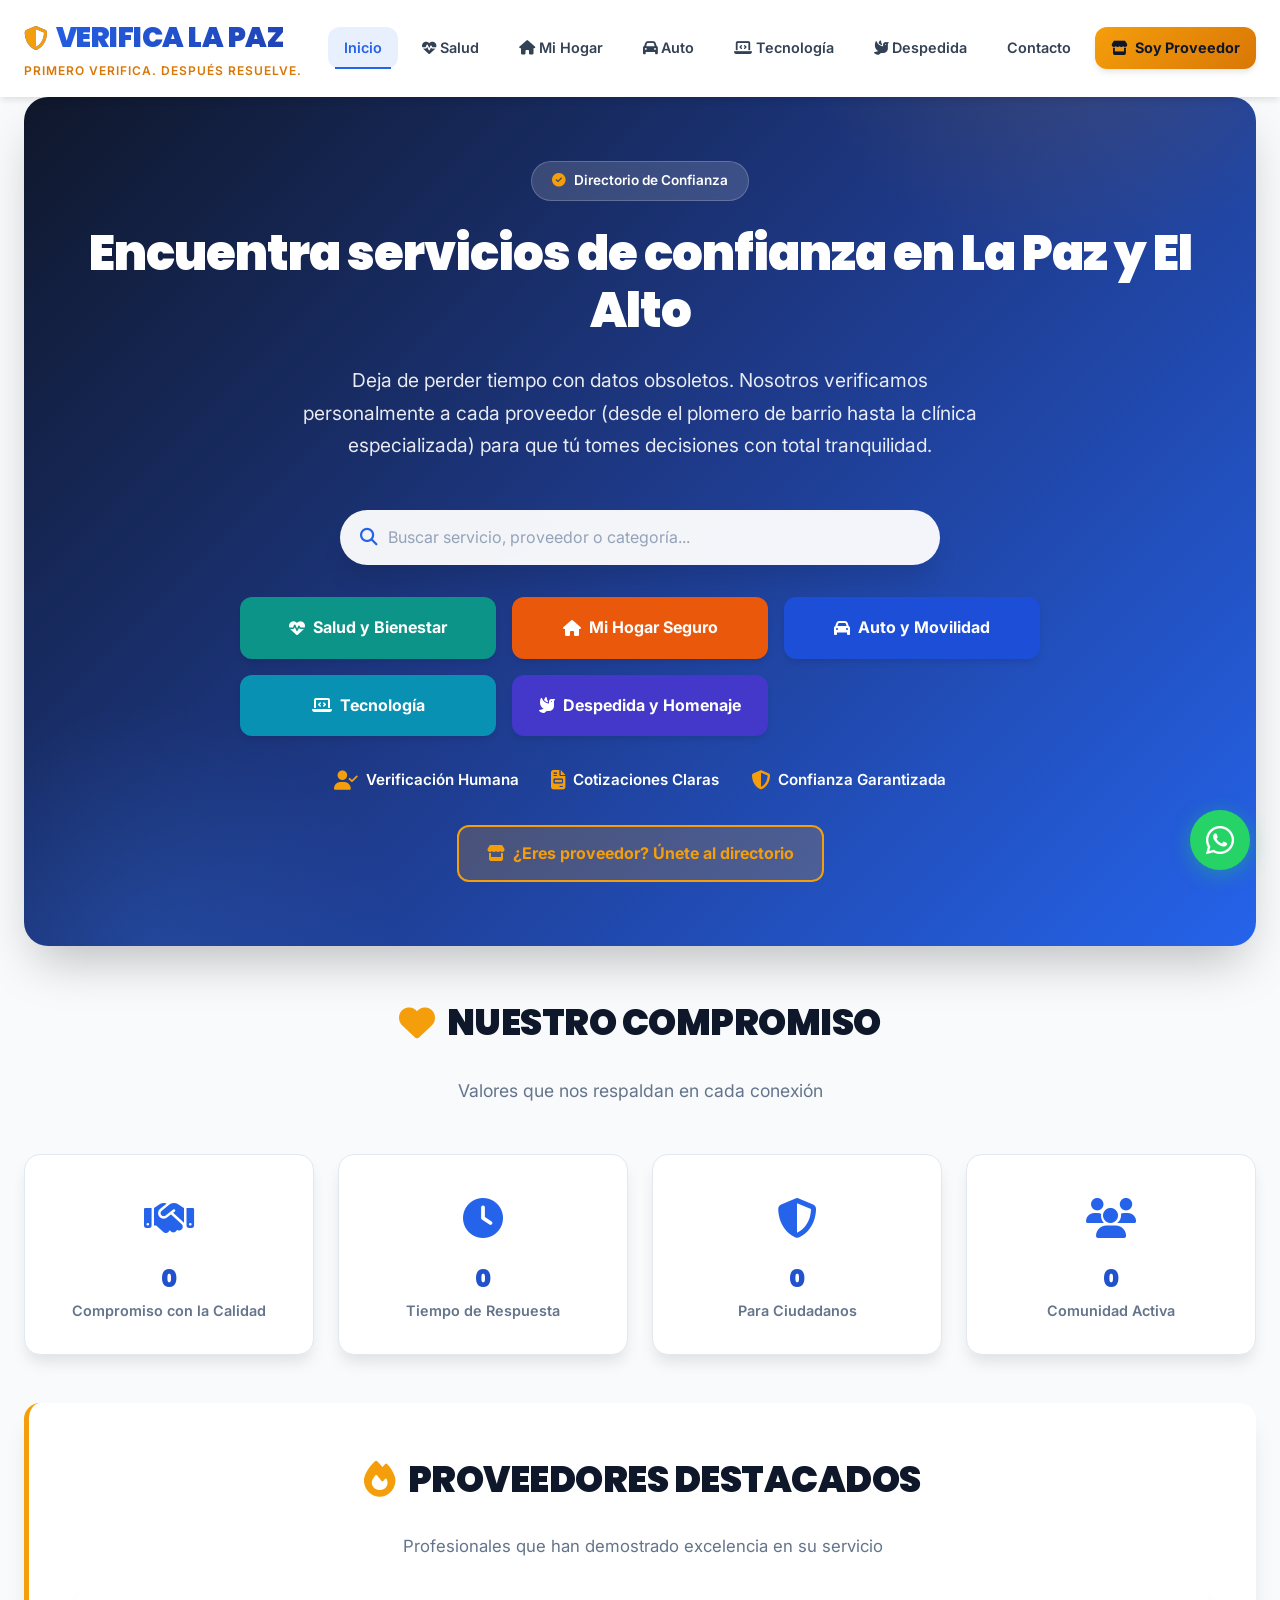
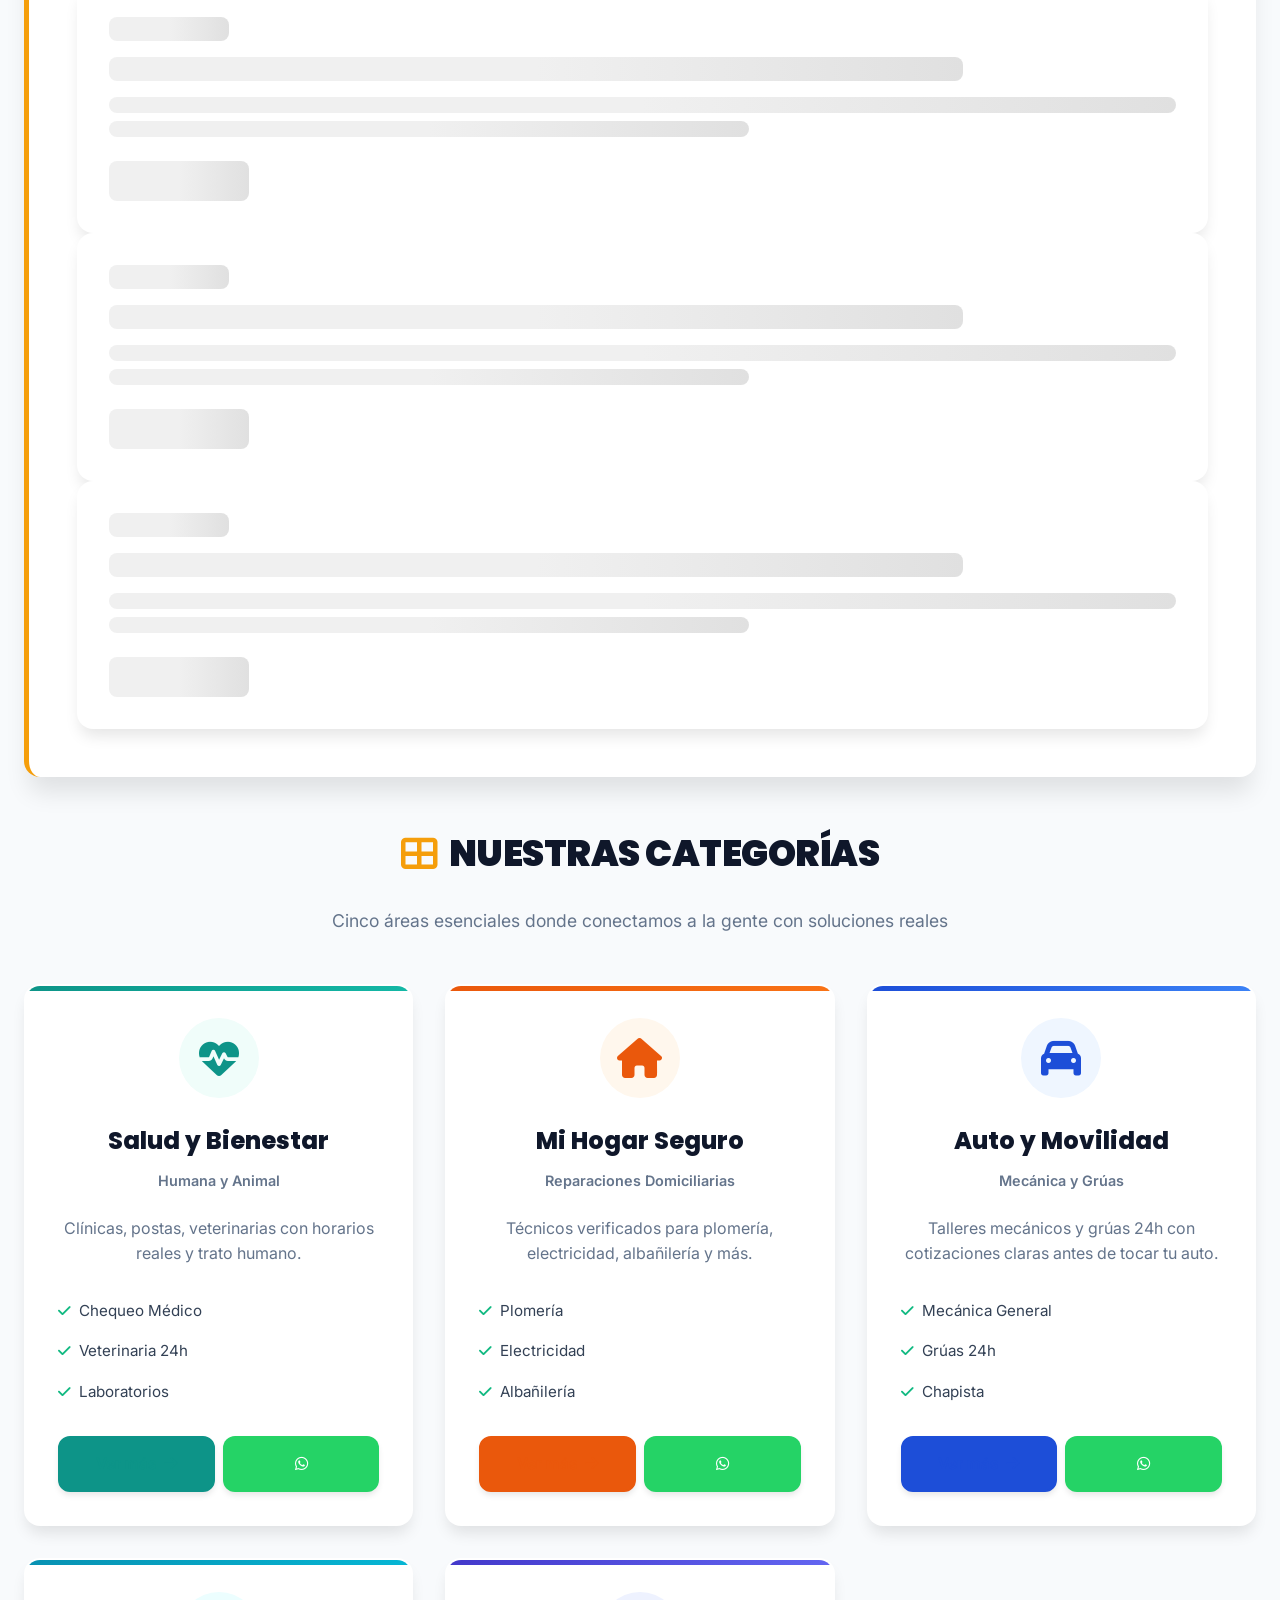
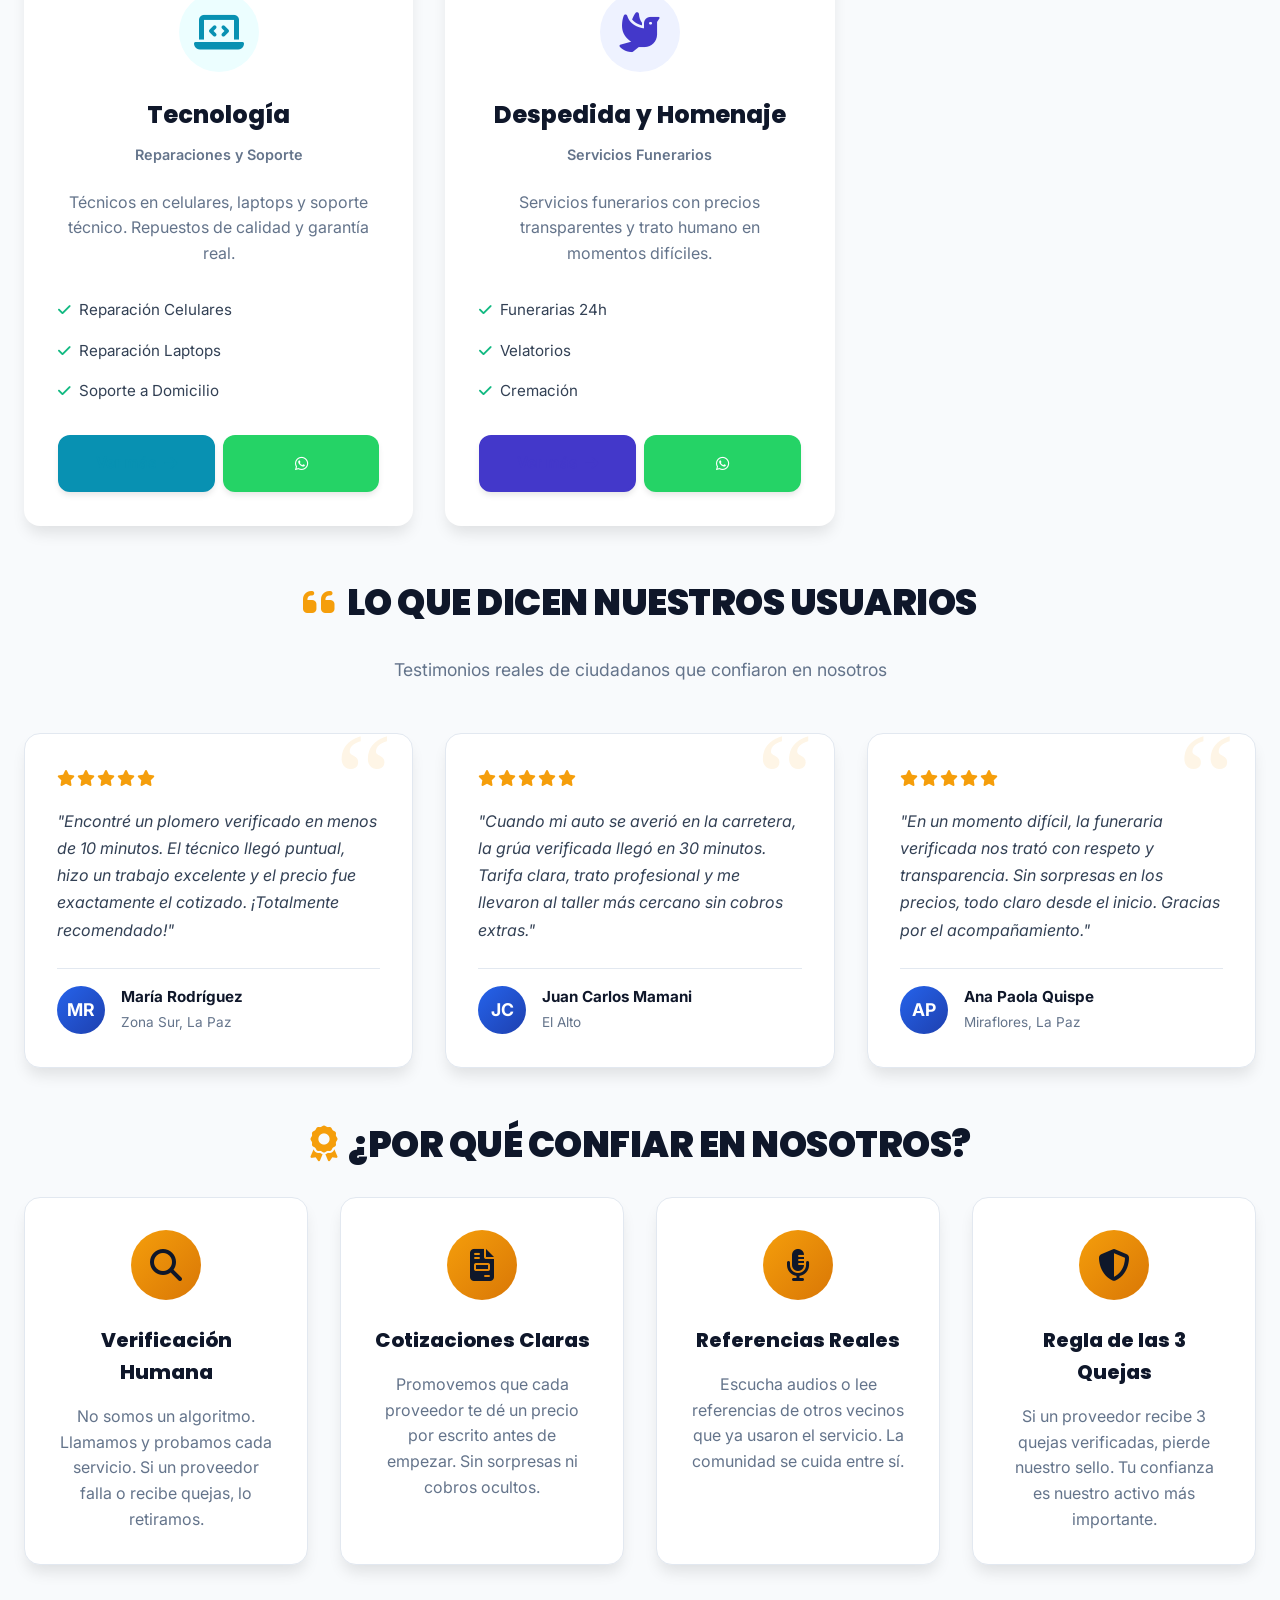
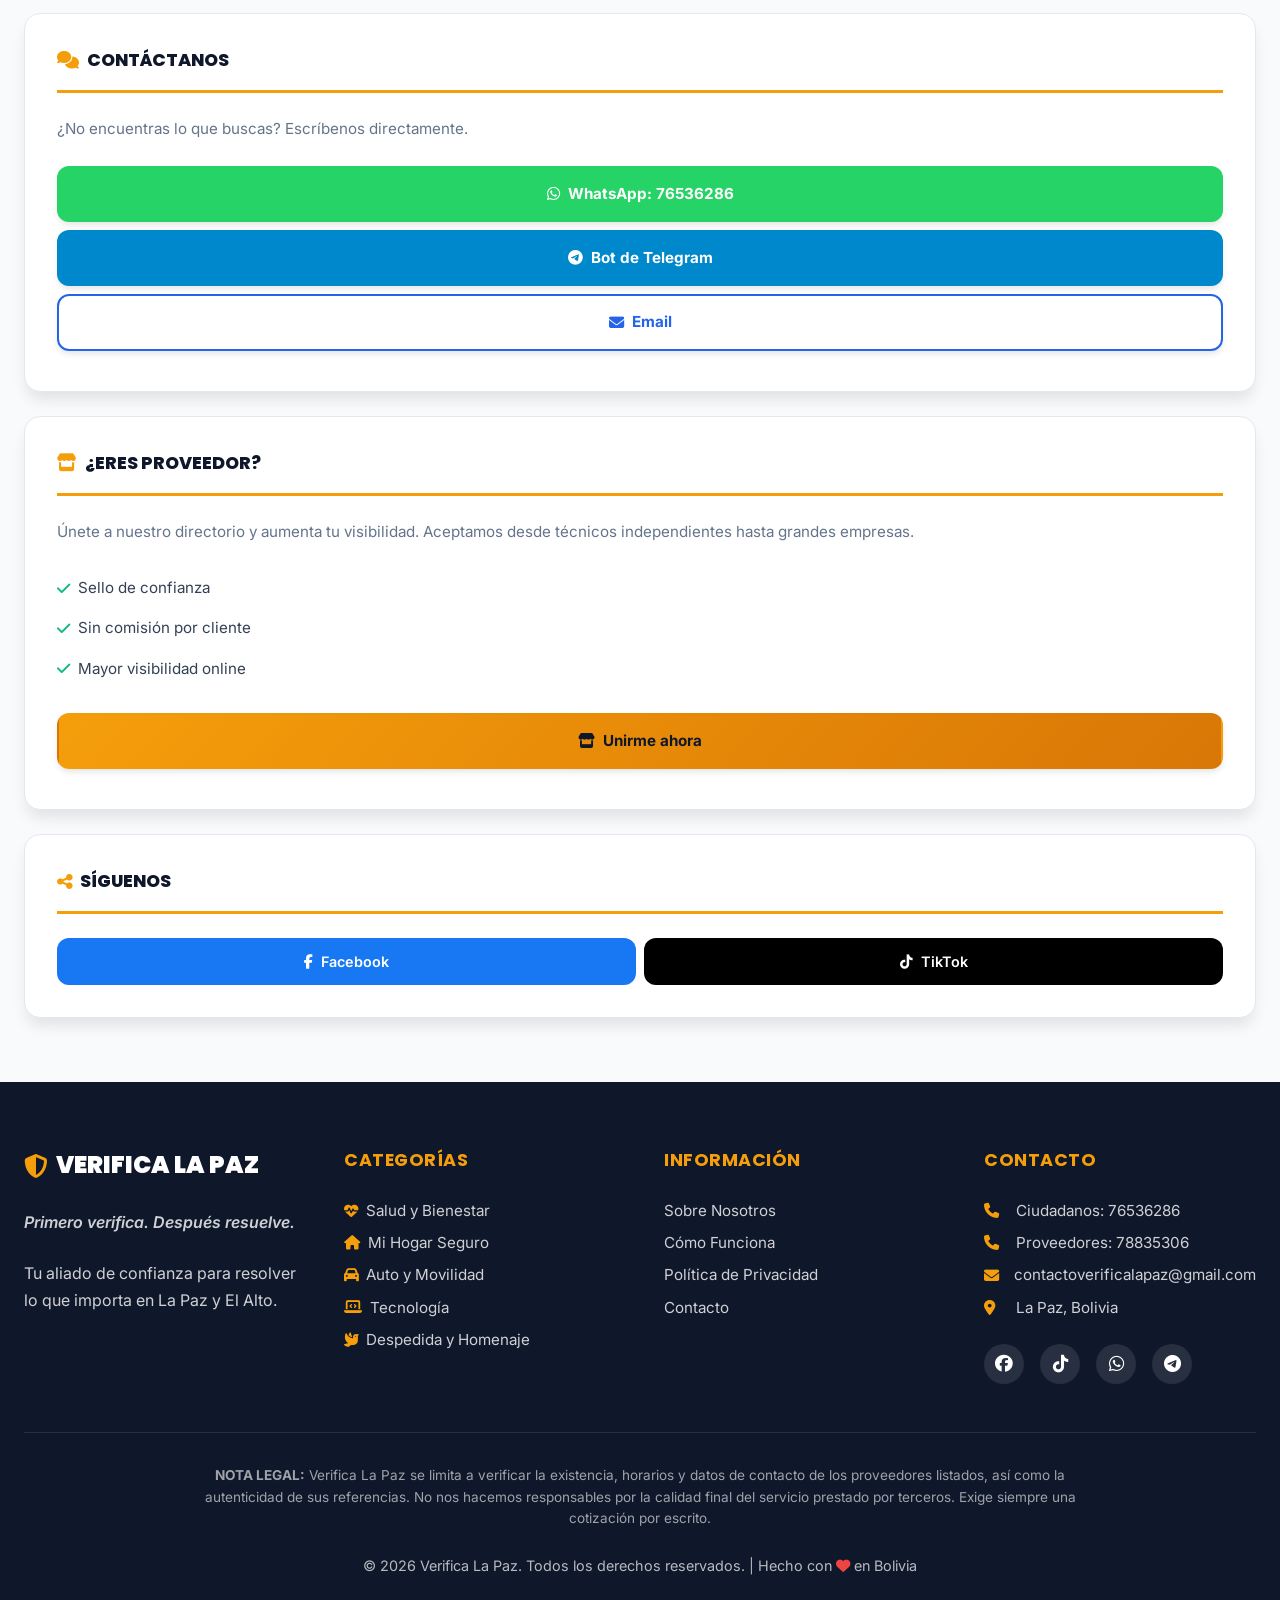
==== commit 840f849e: "Actualización a versión estática - Sin backend, sin precios fijos, estadísticas reales" ====
--- a/index.html
+++ b/index.html
@@ -5,13 +5,13 @@
     <meta name="viewport" content="width=device-width, initial-scale=1.0">
     <meta name="description" content="Verifica La Paz - Directorio verificado de servicios en La Paz y El Alto. Salud, Hogar, Automotriz, Tecnología y Funerarias.">
     <meta property="og:title" content="Verifica La Paz | Primero verifica. Después resuelve.">
-    <meta property="og:description" content="Directorio 100% verificado de servicios en La Paz y El Alto.">
+    <meta property="og:description" content="Directorio de confianza con servicios verificados en La Paz y El Alto.">
     <meta property="og:type" content="website">
     <meta property="og:url" content="https://verificalapaz.com">
     <meta property="og:image" content="img/og-image.jpg">
     <meta property="og:locale" content="es_BO">
     <meta name="twitter:card" content="summary_large_image">
-    <meta name="twitter:title" content="Verifica La Paz | Directorio Verificado">
+    <meta name="twitter:title" content="Verifica La Paz | Directorio de Confianza">
     <meta name="twitter:description" content="Servicios verificados en La Paz y El Alto.">
     <meta name="author" content="Verifica La Paz">
     <meta name="robots" content="index, follow">
@@ -32,7 +32,7 @@
         "@type": "WebSite",
         "name": "Verifica La Paz",
         "url": "https://verificalapaz.com",
-        "description": "Directorio verificado de servicios en La Paz y El Alto",
+        "description": "Directorio de confianza de servicios en La Paz y El Alto",
         "potentialAction": {
             "@type": "SearchAction",
             "target": "https://verificalapaz.com/buscar?q={search_term_string}",
@@ -75,138 +75,88 @@
                 <section class="hero" aria-labelledby="hero-title">
                     <div class="hero-content fade-in">
                         <div class="hero-badge">
-                            <i class="fas fa-check-circle" aria-hidden="true"></i> Directorio 100% Verificado
-                        </div>
-                        <h2 class="hero-title" id="hero-title">Encuentra servicios verificados en La Paz y El Alto</h2>
-                        <p class="hero-subtitle">Deja de perder tiempo con datos obsoletos o estafas. Nosotros llamamos, visitamos y probamos personalmente cada proveedor para que tú tomes decisiones con total confianza.</p>
+                            <i class="fas fa-check-circle" aria-hidden="true"></i> Directorio de Confianza
+                        </div>
+                        <h2 class="hero-title" id="hero-title">Encuentra servicios de confianza en La Paz y El Alto</h2>
+                        <p class="hero-subtitle">Deja de perder tiempo con datos obsoletos. Nosotros verificamos personalmente a cada proveedor (desde el plomero de barrio hasta la clínica especializada) para que tú tomes decisiones con total tranquilidad.</p>
                         
                         <div class="hero-search">
                             <div class="search-container">
                                 <i class="fas fa-search search-icon" aria-hidden="true"></i>
-                                <input 
-                                    type="search" 
-                                    id="busquedaGlobal" 
-                                    class="search-input" 
-                                    placeholder="Buscar servicio, proveedor o categoría..." 
-                                    aria-label="Buscar en el directorio"
-                                    autocomplete="off"
-                                >
+                                <input type="search" id="busquedaGlobal" class="search-input" placeholder="Buscar servicio, proveedor o categoría..." aria-label="Buscar en el directorio" autocomplete="off">
                                 <div id="searchResults" class="search-results" role="listbox" aria-label="Resultados de búsqueda"></div>
                             </div>
                         </div>
                         
                         <div class="hero-buttons">
-                            <a href="salud.html" class="btn btn-primary btn-salud">
-                                <i class="fas fa-heartbeat" aria-hidden="true"></i> Salud y Bienestar
-                            </a>
-                            <a href="hogar.html" class="btn btn-primary btn-hogar">
-                                <i class="fas fa-home" aria-hidden="true"></i> Mi Hogar Seguro
-                            </a>
-                            <a href="automotriz.html" class="btn btn-primary btn-auto">
-                                <i class="fas fa-car" aria-hidden="true"></i> Auto y Movilidad
-                            </a>
-                            <a href="tecnologia.html" class="btn btn-primary btn-tecnologia">
-                                <i class="fas fa-laptop-code" aria-hidden="true"></i> Tecnología
-                            </a>
-                            <a href="funerarias.html" class="btn btn-primary btn-funeraria">
-                                <i class="fas fa-dove" aria-hidden="true"></i> Despedida y Homenaje
-                            </a>
+                            <a href="salud.html" class="btn btn-primary btn-salud"><i class="fas fa-heartbeat" aria-hidden="true"></i> Salud y Bienestar</a>
+                            <a href="hogar.html" class="btn btn-primary btn-hogar"><i class="fas fa-home" aria-hidden="true"></i> Mi Hogar Seguro</a>
+                            <a href="automotriz.html" class="btn btn-primary btn-auto"><i class="fas fa-car" aria-hidden="true"></i> Auto y Movilidad</a>
+                            <a href="tecnologia.html" class="btn btn-primary btn-tecnologia"><i class="fas fa-laptop-code" aria-hidden="true"></i> Tecnología</a>
+                            <a href="funerarias.html" class="btn btn-primary btn-funeraria"><i class="fas fa-dove" aria-hidden="true"></i> Despedida y Homenaje</a>
                         </div>
                         
                         <div class="hero-features">
-                            <div class="hero-feature">
-                                <i class="fas fa-user-check" aria-hidden="true"></i>
-                                <span>Verificación Humana</span>
-                            </div>
-                            <div class="hero-feature">
-                                <i class="fas fa-tags" aria-hidden="true"></i>
-                                <span>Precios Reales</span>
-                            </div>
-                            <div class="hero-feature">
-                                <i class="fas fa-shield-alt" aria-hidden="true"></i>
-                                <span>Confianza Garantizada</span>
-                            </div>
+                            <div class="hero-feature"><i class="fas fa-user-check" aria-hidden="true"></i><span>Verificación Humana</span></div>
+                            <div class="hero-feature"><i class="fas fa-file-invoice" aria-hidden="true"></i><span>Cotizaciones Claras</span></div>
+                            <div class="hero-feature"><i class="fas fa-shield-alt" aria-hidden="true"></i><span>Confianza Garantizada</span></div>
                         </div>
                         
                         <a href="https://wa.me/59178835306?text=Hola,%20soy%20proveedor%20y%20quiero%20aparecer%20en%20el%20directorio" class="btn-provider-link" target="_blank" rel="noopener noreferrer">
-                            <i class="fas fa-store" aria-hidden="true"></i> ¿Eres proveedor? Únete al directorio verificado
+                            <i class="fas fa-store" aria-hidden="true"></i> ¿Eres proveedor? Únete al directorio
                         </a>
                     </div>
                 </section>
 
+                <!-- SECCIÓN DE ESTADÍSTICAS CAMBIADA A VALORES CUALITATIVOS -->
                 <section class="stats-section fade-in" aria-labelledby="stats-title">
-                    <h2 class="section-title" id="stats-title">
-                        <i class="fas fa-chart-line" aria-hidden="true"></i> NUESTRO IMPACTO
-                    </h2>
-                    <p class="section-description">Números que respaldan nuestra misión de transparencia</p>
+                    <h2 class="section-title" id="stats-title"><i class="fas fa-heart" aria-hidden="true"></i> NUESTRO COMPROMISO</h2>
+                    <p class="section-description">Valores que nos respaldan en cada conexión</p>
                     
                     <div class="stats-grid">
                         <div class="stat-card">
-                            <div class="stat-icon"><i class="fas fa-store" aria-hidden="true"></i></div>
-                            <div class="stat-number" data-target="150" data-suffix="+">0</div>
-                            <div class="stat-label">Proveedores Verificados</div>
+                            <div class="stat-icon"><i class="fas fa-handshake" aria-hidden="true"></i></div>
+                            <div class="stat-number" style="font-size: 1.5rem;">100%</div>
+                            <div class="stat-label">Compromiso con la Calidad</div>
+                        </div>
+                        <div class="stat-card">
+                            <div class="stat-icon"><i class="fas fa-clock" aria-hidden="true"></i></div>
+                            <div class="stat-number" style="font-size: 1.5rem;">< 2h</div>
+                            <div class="stat-label">Tiempo de Respuesta</div>
+                        </div>
+                        <div class="stat-card">
+                            <div class="stat-icon"><i class="fas fa-shield-alt" aria-hidden="true"></i></div>
+                            <div class="stat-number" style="font-size: 1.5rem;">Gratis</div>
+                            <div class="stat-label">Para Ciudadanos</div>
                         </div>
                         <div class="stat-card">
                             <div class="stat-icon"><i class="fas fa-users" aria-hidden="true"></i></div>
-                            <div class="stat-number" data-target="2500" data-suffix="+">0</div>
-                            <div class="stat-label">Ciudadanos Atendidos</div>
-                        </div>
-                        <div class="stat-card">
-                            <div class="stat-icon"><i class="fas fa-star" aria-hidden="true"></i></div>
-                            <div class="stat-number" data-target="98" data-suffix="%">0</div>
-                            <div class="stat-label">Satisfacción</div>
-                        </div>
-                        <div class="stat-card">
-                            <div class="stat-icon"><i class="fas fa-ban" aria-hidden="true"></i></div>
-                            <div class="stat-number" data-target="23" data-suffix="">0</div>
-                            <div class="stat-label">Proveedores Retirados</div>
+                            <div class="stat-number" style="font-size: 1.5rem;">Creciendo</div>
+                            <div class="stat-label">Comunidad Activa</div>
                         </div>
                     </div>
                 </section>
 
                 <section class="featured-section fade-in" aria-labelledby="destacados-title">
-                    <h2 class="section-title" id="destacados-title">
-                        <i class="fas fa-fire" aria-hidden="true"></i> LO MÁS BUSCADO
-                    </h2>
-                    <p class="section-description">Proveedores Ultra Premium destacados por categoría</p>
-                    
+                    <h2 class="section-title" id="destacados-title"><i class="fas fa-fire" aria-hidden="true"></i> PROVEEDORES DESTACADOS</h2>
+                    <p class="section-description">Profesionales que han demostrado excelencia en su servicio</p>
                     <div id="destacados-container" class="destacados-grid">
-                        <div class="skeleton-card">
-                            <div class="skeleton-badge"></div>
-                            <div class="skeleton-title"></div>
-                            <div class="skeleton-text"></div>
-                            <div class="skeleton-text short"></div>
-                            <div class="skeleton-button"></div>
-                        </div>
-                        <div class="skeleton-card">
-                            <div class="skeleton-badge"></div>
-                            <div class="skeleton-title"></div>
-                            <div class="skeleton-text"></div>
-                            <div class="skeleton-text short"></div>
-                            <div class="skeleton-button"></div>
-                        </div>
-                        <div class="skeleton-card">
-                            <div class="skeleton-badge"></div>
-                            <div class="skeleton-title"></div>
-                            <div class="skeleton-text"></div>
-                            <div class="skeleton-text short"></div>
-                            <div class="skeleton-button"></div>
-                        </div>
+                        <div class="skeleton-card"><div class="skeleton-badge"></div><div class="skeleton-title"></div><div class="skeleton-text"></div><div class="skeleton-text short"></div><div class="skeleton-button"></div></div>
+                        <div class="skeleton-card"><div class="skeleton-badge"></div><div class="skeleton-title"></div><div class="skeleton-text"></div><div class="skeleton-text short"></div><div class="skeleton-button"></div></div>
+                        <div class="skeleton-card"><div class="skeleton-badge"></div><div class="skeleton-title"></div><div class="skeleton-text"></div><div class="skeleton-text short"></div><div class="skeleton-button"></div></div>
                     </div>
                 </section>
 
                 <section class="categories-section" aria-labelledby="categorias-title">
-                    <h2 class="section-title fade-in" id="categorias-title">
-                        <i class="fas fa-th-large" aria-hidden="true"></i> NUESTRAS CATEGORÍAS
-                    </h2>
-                    <p class="section-description fade-in">Cinco áreas esenciales donde verificamos personalmente cada proveedor</p>
+                    <h2 class="section-title fade-in" id="categorias-title"><i class="fas fa-th-large" aria-hidden="true"></i> NUESTRAS CATEGORÍAS</h2>
+                    <p class="section-description fade-in">Cinco áreas esenciales donde conectamos a la gente con soluciones reales</p>
                     
                     <div class="categories-grid">
                         <article class="category-card category-salud fade-in">
                             <div class="category-icon"><i class="fas fa-heartbeat" aria-hidden="true"></i></div>
                             <h3>Salud y Bienestar</h3>
                             <p class="category-subtitle">Humana y Animal</p>
-                            <p>Clínicas, postas, veterinarias 24h con horarios reales y precios transparentes.</p>
+                            <p>Clínicas, postas, veterinarias con horarios reales y trato humano.</p>
                             <ul class="category-services">
                                 <li><i class="fas fa-check" aria-hidden="true"></i> Chequeo Médico</li>
                                 <li><i class="fas fa-check" aria-hidden="true"></i> Veterinaria 24h</li>
@@ -214,7 +164,7 @@
                             </ul>
                             <div class="category-actions">
                                 <a href="salud.html" class="btn btn-outline btn-salud">Ver más <i class="fas fa-arrow-right" aria-hidden="true"></i></a>
-                                <a href="https://wa.me/59176536286?text=Hola,%20necesito%20información%20sobre%20salud" class="btn btn-whatsapp" target="_blank" rel="noopener noreferrer" aria-label="Consultar por WhatsApp sobre Salud"><i class="fab fa-whatsapp" aria-hidden="true"></i></a>
+                                <a href="https://wa.me/59176536286?text=Hola,%20necesito%20información%20sobre%20salud" class="btn btn-whatsapp" target="_blank" rel="noopener noreferrer"><i class="fab fa-whatsapp" aria-hidden="true"></i></a>
                             </div>
                         </article>
 
@@ -230,7 +180,7 @@
                             </ul>
                             <div class="category-actions">
                                 <a href="hogar.html" class="btn btn-outline btn-hogar">Ver más <i class="fas fa-arrow-right" aria-hidden="true"></i></a>
-                                <a href="https://wa.me/59176536286?text=Hola,%20necesito%20un%20técnico%20para%20mi%20hogar" class="btn btn-whatsapp" target="_blank" rel="noopener noreferrer" aria-label="Consultar por WhatsApp sobre Hogar"><i class="fab fa-whatsapp" aria-hidden="true"></i></a>
+                                <a href="https://wa.me/59176536286?text=Hola,%20necesito%20un%20técnico%20para%20mi%20hogar" class="btn btn-whatsapp" target="_blank" rel="noopener noreferrer"><i class="fab fa-whatsapp" aria-hidden="true"></i></a>
                             </div>
                         </article>
 
@@ -238,7 +188,7 @@
                             <div class="category-icon"><i class="fas fa-car" aria-hidden="true"></i></div>
                             <h3>Auto y Movilidad</h3>
                             <p class="category-subtitle">Mecánica y Grúas</p>
-                            <p>Talleres mecánicos y grúas 24h con precios de mano de obra transparentes.</p>
+                            <p>Talleres mecánicos y grúas 24h con cotizaciones claras antes de tocar tu auto.</p>
                             <ul class="category-services">
                                 <li><i class="fas fa-check" aria-hidden="true"></i> Mecánica General</li>
                                 <li><i class="fas fa-check" aria-hidden="true"></i> Grúas 24h</li>
@@ -246,7 +196,7 @@
                             </ul>
                             <div class="category-actions">
                                 <a href="automotriz.html" class="btn btn-outline btn-auto">Ver más <i class="fas fa-arrow-right" aria-hidden="true"></i></a>
-                                <a href="https://wa.me/59176536286?text=Hola,%20necesito%20mecánico%20o%20grúa" class="btn btn-whatsapp" target="_blank" rel="noopener noreferrer" aria-label="Consultar por WhatsApp sobre Auto"><i class="fab fa-whatsapp" aria-hidden="true"></i></a>
+                                <a href="https://wa.me/59176536286?text=Hola,%20necesito%20mecánico%20o%20grúa" class="btn btn-whatsapp" target="_blank" rel="noopener noreferrer"><i class="fab fa-whatsapp" aria-hidden="true"></i></a>
                             </div>
                         </article>
 
@@ -254,7 +204,7 @@
                             <div class="category-icon"><i class="fas fa-laptop-code" aria-hidden="true"></i></div>
                             <h3>Tecnología</h3>
                             <p class="category-subtitle">Reparaciones y Soporte</p>
-                            <p>Técnicos verificados en celulares, laptops y soporte técnico. Repuestos originales y garantía real.</p>
+                            <p>Técnicos en celulares, laptops y soporte técnico. Repuestos de calidad y garantía real.</p>
                             <ul class="category-services">
                                 <li><i class="fas fa-check" aria-hidden="true"></i> Reparación Celulares</li>
                                 <li><i class="fas fa-check" aria-hidden="true"></i> Reparación Laptops</li>
@@ -262,7 +212,7 @@
                             </ul>
                             <div class="category-actions">
                                 <a href="tecnologia.html" class="btn btn-outline btn-tecnologia">Ver más <i class="fas fa-arrow-right" aria-hidden="true"></i></a>
-                                <a href="https://wa.me/59176536286?text=Hola,%20necesito%20reparar%20mi%20equipo%20tecnológico" class="btn btn-whatsapp" target="_blank" rel="noopener noreferrer" aria-label="Consultar por WhatsApp sobre Tecnología"><i class="fab fa-whatsapp" aria-hidden="true"></i></a>
+                                <a href="https://wa.me/59176536286?text=Hola,%20necesito%20reparar%20mi%20equipo%20tecnológico" class="btn btn-whatsapp" target="_blank" rel="noopener noreferrer"><i class="fab fa-whatsapp" aria-hidden="true"></i></a>
                             </div>
                         </article>
 
@@ -270,7 +220,7 @@
                             <div class="category-icon"><i class="fas fa-dove" aria-hidden="true"></i></div>
                             <h3>Despedida y Homenaje</h3>
                             <p class="category-subtitle">Servicios Funerarios</p>
-                            <p>Servicios funerarios verificados con precios transparentes en momentos difíciles.</p>
+                            <p>Servicios funerarios con precios transparentes y trato humano en momentos difíciles.</p>
                             <ul class="category-services">
                                 <li><i class="fas fa-check" aria-hidden="true"></i> Funerarias 24h</li>
                                 <li><i class="fas fa-check" aria-hidden="true"></i> Velatorios</li>
@@ -278,87 +228,56 @@
                             </ul>
                             <div class="category-actions">
                                 <a href="funerarias.html" class="btn btn-outline btn-funeraria">Ver más <i class="fas fa-arrow-right" aria-hidden="true"></i></a>
-                                <a href="https://wa.me/59176536286?text=Hola,%20necesito%20información%20funeraria" class="btn btn-whatsapp" target="_blank" rel="noopener noreferrer" aria-label="Consultar por WhatsApp sobre Funerarias"><i class="fab fa-whatsapp" aria-hidden="true"></i></a>
+                                <a href="https://wa.me/59176536286?text=Hola,%20necesito%20información%20funeraria" class="btn btn-whatsapp" target="_blank" rel="noopener noreferrer"><i class="fab fa-whatsapp" aria-hidden="true"></i></a>
                             </div>
                         </article>
                     </div>
                 </section>
 
                 <section class="testimonials-section fade-in" aria-labelledby="testimonios-title">
-                    <h2 class="section-title" id="testimonios-title">
-                        <i class="fas fa-quote-left" aria-hidden="true"></i> LO QUE DICEN NUESTROS USUARIOS
-                    </h2>
+                    <h2 class="section-title" id="testimonios-title"><i class="fas fa-quote-left" aria-hidden="true"></i> LO QUE DICEN NUESTROS USUARIOS</h2>
                     <p class="section-description">Testimonios reales de ciudadanos que confiaron en nosotros</p>
-                    
                     <div class="testimonials-grid">
                         <div class="testimonial-card">
-                            <div class="testimonial-rating" aria-label="5 de 5 estrellas">
-                                <i class="fas fa-star"></i><i class="fas fa-star"></i><i class="fas fa-star"></i><i class="fas fa-star"></i><i class="fas fa-star"></i>
-                            </div>
+                            <div class="testimonial-rating"><i class="fas fa-star"></i><i class="fas fa-star"></i><i class="fas fa-star"></i><i class="fas fa-star"></i><i class="fas fa-star"></i></div>
                             <p class="testimonial-text">"Encontré un plomero verificado en menos de 10 minutos. El técnico llegó puntual, hizo un trabajo excelente y el precio fue exactamente el cotizado. ¡Totalmente recomendado!"</p>
-                            <div class="testimonial-author">
-                                <div class="author-avatar">MR</div>
-                                <div class="author-info">
-                                    <strong>María Rodríguez</strong>
-                                    <span>Zona Sur, La Paz</span>
-                                </div>
-                            </div>
-                        </div>
-
+                            <div class="testimonial-author"><div class="author-avatar">MR</div><div class="author-info"><strong>María Rodríguez</strong><span>Zona Sur, La Paz</span></div></div>
+                        </div>
                         <div class="testimonial-card">
-                            <div class="testimonial-rating" aria-label="5 de 5 estrellas">
-                                <i class="fas fa-star"></i><i class="fas fa-star"></i><i class="fas fa-star"></i><i class="fas fa-star"></i><i class="fas fa-star"></i>
-                            </div>
+                            <div class="testimonial-rating"><i class="fas fa-star"></i><i class="fas fa-star"></i><i class="fas fa-star"></i><i class="fas fa-star"></i><i class="fas fa-star"></i></div>
                             <p class="testimonial-text">"Cuando mi auto se averió en la carretera, la grúa verificada llegó en 30 minutos. Tarifa clara, trato profesional y me llevaron al taller más cercano sin cobros extras."</p>
-                            <div class="testimonial-author">
-                                <div class="author-avatar">JC</div>
-                                <div class="author-info">
-                                    <strong>Juan Carlos Mamani</strong>
-                                    <span>El Alto</span>
-                                </div>
-                            </div>
-                        </div>
-
+                            <div class="testimonial-author"><div class="author-avatar">JC</div><div class="author-info"><strong>Juan Carlos Mamani</strong><span>El Alto</span></div></div>
+                        </div>
                         <div class="testimonial-card">
-                            <div class="testimonial-rating" aria-label="5 de 5 estrellas">
-                                <i class="fas fa-star"></i><i class="fas fa-star"></i><i class="fas fa-star"></i><i class="fas fa-star"></i><i class="fas fa-star"></i>
-                            </div>
+                            <div class="testimonial-rating"><i class="fas fa-star"></i><i class="fas fa-star"></i><i class="fas fa-star"></i><i class="fas fa-star"></i><i class="fas fa-star"></i></div>
                             <p class="testimonial-text">"En un momento difícil, la funeraria verificada nos trató con respeto y transparencia. Sin sorpresas en los precios, todo claro desde el inicio. Gracias por el acompañamiento."</p>
-                            <div class="testimonial-author">
-                                <div class="author-avatar">AP</div>
-                                <div class="author-info">
-                                    <strong>Ana Paola Quispe</strong>
-                                    <span>Miraflores, La Paz</span>
-                                </div>
-                            </div>
+                            <div class="testimonial-author"><div class="author-avatar">AP</div><div class="author-info"><strong>Ana Paola Quispe</strong><span>Miraflores, La Paz</span></div></div>
                         </div>
                     </div>
                 </section>
 
                 <section class="why-us-section fade-in" aria-labelledby="why-title">
-                    <h2 class="section-title" id="why-title">
-                        <i class="fas fa-award" aria-hidden="true"></i> ¿POR QUÉ CONFIAR EN NOSOTROS?
-                    </h2>
+                    <h2 class="section-title" id="why-title"><i class="fas fa-award" aria-hidden="true"></i> ¿POR QUÉ CONFIAR EN NOSOTROS?</h2>
                     <div class="why-us-grid">
                         <div class="why-card">
                             <div class="why-icon"><i class="fas fa-search" aria-hidden="true"></i></div>
                             <h3>Verificación Humana</h3>
-                            <p>No somos un algoritmo. Llamamos, visitamos y probamos cada servicio antes de listarlo. Si un proveedor falla, lo retiramos.</p>
+                            <p>No somos un algoritmo. Llamamos y probamos cada servicio. Si un proveedor falla o recibe quejas, lo retiramos.</p>
                         </div>
                         <div class="why-card">
-                            <div class="why-icon"><i class="fas fa-dollar-sign" aria-hidden="true"></i></div>
-                            <h3>Precios Reales</h3>
-                            <p>Publicamos precios reales de consulta, mano de obra y servicios. Sin sorpresas ni cobros ocultos.</p>
+                            <div class="why-icon"><i class="fas fa-file-invoice" aria-hidden="true"></i></div>
+                            <h3>Cotizaciones Claras</h3>
+                            <p>Promovemos que cada proveedor te dé un precio por escrito antes de empezar. Sin sorpresas ni cobros ocultos.</p>
                         </div>
                         <div class="why-card">
                             <div class="why-icon"><i class="fas fa-microphone-alt" aria-hidden="true"></i></div>
-                            <h3>Referencias de Audio</h3>
-                            <p>Audios de 30 segundos explicando cómo llegar a cada lugar. Sin mapas confusos ni direcciones incompletas.</p>
+                            <h3>Referencias Reales</h3>
+                            <p>Escucha audios o lee referencias de otros vecinos que ya usaron el servicio. La comunidad se cuida entre sí.</p>
                         </div>
                         <div class="why-card">
                             <div class="why-icon"><i class="fas fa-shield-alt" aria-hidden="true"></i></div>
-                            <h3>Sello de Garantía</h3>
-                            <p>Si un proveedor recibe 3 quejas verificadas, pierde nuestro sello. Tu confianza es nuestro activo.</p>
+                            <h3>Regla de las 3 Quejas</h3>
+                            <p>Si un proveedor recibe 3 quejas verificadas, pierde nuestro sello. Tu confianza es nuestro activo más importante.</p>
                         </div>
                     </div>
                 </section>
@@ -366,48 +285,30 @@
             </div>
 
             <aside class="sidebar" role="complementary">
-                
                 <div class="sidebar-section fade-in">
                     <h3><i class="fas fa-comments" aria-hidden="true"></i> CONTÁCTANOS</h3>
                     <p>¿No encuentras lo que buscas? Escríbenos directamente.</p>
-                    <a href="https://wa.me/59176536286" class="btn btn-whatsapp btn-block" target="_blank" rel="noopener noreferrer">
-                        <i class="fab fa-whatsapp" aria-hidden="true"></i> WhatsApp: 76536286
-                    </a>
-                    <a href="https://t.me/verificalapaz_bot" class="btn btn-telegram btn-block" target="_blank" rel="noopener noreferrer">
-                        <i class="fab fa-telegram" aria-hidden="true"></i> Bot de Telegram
-                    </a>
-                    <a href="mailto:contactoverificalapaz@gmail.com" class="btn btn-outline btn-block">
-                        <i class="fas fa-envelope" aria-hidden="true"></i> Email
-                    </a>
-                </div>
-
+                    <a href="https://wa.me/59176536286" class="btn btn-whatsapp btn-block" target="_blank" rel="noopener noreferrer"><i class="fab fa-whatsapp" aria-hidden="true"></i> WhatsApp: 76536286</a>
+                    <a href="https://t.me/verificalapaz_bot" class="btn btn-telegram btn-block" target="_blank" rel="noopener noreferrer"><i class="fab fa-telegram" aria-hidden="true"></i> Bot de Telegram</a>
+                    <a href="mailto:contactoverificalapaz@gmail.com" class="btn btn-outline btn-block"><i class="fas fa-envelope" aria-hidden="true"></i> Email</a>
+                </div>
                 <div class="sidebar-section fade-in">
                     <h3><i class="fas fa-store" aria-hidden="true"></i> ¿ERES PROVEEDOR?</h3>
-                    <p>Únete a nuestro directorio verificado y aumenta tu visibilidad.</p>
+                    <p>Únete a nuestro directorio y aumenta tu visibilidad. Aceptamos desde técnicos independientes hasta grandes empresas.</p>
                     <ul class="provider-benefits">
-                        <li><i class="fas fa-check" aria-hidden="true"></i> Sello de verificado</li>
+                        <li><i class="fas fa-check" aria-hidden="true"></i> Sello de confianza</li>
                         <li><i class="fas fa-check" aria-hidden="true"></i> Sin comisión por cliente</li>
-                        <li><i class="fas fa-check" aria-hidden="true"></i> Mayor visibilidad</li>
+                        <li><i class="fas fa-check" aria-hidden="true"></i> Mayor visibilidad online</li>
                     </ul>
-                    <a href="https://wa.me/59178835306?text=Hola,%20soy%20proveedor%20y%20quiero%20aparecer%20en%20el%20directorio" class="btn btn-primary btn-block" target="_blank" rel="noopener noreferrer">
-                        <i class="fas fa-store" aria-hidden="true"></i> Unirme ahora
-                    </a>
-                </div>
-
+                    <a href="https://wa.me/59178835306?text=Hola,%20soy%20proveedor%20y%20quiero%20aparecer%20en%20el%20directorio" class="btn btn-primary btn-block" target="_blank" rel="noopener noreferrer"><i class="fas fa-store" aria-hidden="true"></i> Unirme ahora</a>
+                </div>
                 <div class="sidebar-section fade-in">
                     <h3><i class="fas fa-share-alt" aria-hidden="true"></i> SÍGUENOS</h3>
                     <div class="social-grid">
-                        <a href="https://facebook.com/ContactoverificaLaPaz" class="social-link facebook" target="_blank" rel="noopener noreferrer" aria-label="Facebook">
-                            <i class="fab fa-facebook-f" aria-hidden="true"></i>
-                            <span>Facebook</span>
-                        </a>
-                        <a href="https://tiktok.com/@verifica_la_paz" class="social-link tiktok" target="_blank" rel="noopener noreferrer" aria-label="TikTok">
-                            <i class="fab fa-tiktok" aria-hidden="true"></i>
-                            <span>TikTok</span>
-                        </a>
-                    </div>
-                </div>
-
+                        <a href="https://facebook.com/ContactoverificaLaPaz" class="social-link facebook" target="_blank" rel="noopener noreferrer"><i class="fab fa-facebook-f" aria-hidden="true"></i><span>Facebook</span></a>
+                        <a href="https://tiktok.com/@verifica_la_paz" class="social-link tiktok" target="_blank" rel="noopener noreferrer"><i class="fab fa-tiktok" aria-hidden="true"></i><span>TikTok</span></a>
+                    </div>
+                </div>
             </aside>
         </div>
     </main>
@@ -418,9 +319,8 @@
                 <div class="footer-section">
                     <h3><i class="fas fa-shield-alt" aria-hidden="true"></i> VERIFICA LA PAZ</h3>
                     <p class="footer-tagline">Primero verifica. Después resuelve.</p>
-                    <p>Tu aliado de confianza para resolver lo que importa en La Paz y El Alto. Verificamos personalmente cada servicio para que tú decidas con seguridad.</p>
-                </div>
-                
+                    <p>Tu aliado de confianza para resolver lo que importa en La Paz y El Alto.</p>
+                </div>
                 <div class="footer-section">
                     <h4>Categorías</h4>
                     <ul>
@@ -431,18 +331,15 @@
                         <li><a href="funerarias.html"><i class="fas fa-dove" aria-hidden="true"></i> Despedida y Homenaje</a></li>
                     </ul>
                 </div>
-
                 <div class="footer-section">
                     <h4>Información</h4>
                     <ul>
                         <li><a href="#">Sobre Nosotros</a></li>
                         <li><a href="#">Cómo Funciona</a></li>
                         <li><a href="#">Política de Privacidad</a></li>
-                        <li><a href="#">Términos de Servicio</a></li>
                         <li><a href="contacto.html">Contacto</a></li>
                     </ul>
                 </div>
-
                 <div class="footer-section">
                     <h4>Contacto</h4>
                     <ul class="contact-info">
@@ -452,17 +349,16 @@
                         <li><i class="fas fa-map-marker-alt" aria-hidden="true"></i> La Paz, Bolivia</li>
                     </ul>
                     <div class="footer-social">
-                        <a href="https://facebook.com/ContactoverificaLaPaz" target="_blank" rel="noopener noreferrer" aria-label="Facebook"><i class="fab fa-facebook" aria-hidden="true"></i></a>
-                        <a href="https://tiktok.com/@verifica_la_paz" target="_blank" rel="noopener noreferrer" aria-label="TikTok"><i class="fab fa-tiktok" aria-hidden="true"></i></a>
-                        <a href="https://wa.me/59176536286" target="_blank" rel="noopener noreferrer" aria-label="WhatsApp"><i class="fab fa-whatsapp" aria-hidden="true"></i></a>
-                        <a href="https://t.me/verificalapaz_bot" target="_blank" rel="noopener noreferrer" aria-label="Telegram"><i class="fab fa-telegram" aria-hidden="true"></i></a>
+                        <a href="https://facebook.com/ContactoverificaLaPaz" target="_blank" rel="noopener noreferrer"><i class="fab fa-facebook" aria-hidden="true"></i></a>
+                        <a href="https://tiktok.com/@verifica_la_paz" target="_blank" rel="noopener noreferrer"><i class="fab fa-tiktok" aria-hidden="true"></i></a>
+                        <a href="https://wa.me/59176536286" target="_blank" rel="noopener noreferrer"><i class="fab fa-whatsapp" aria-hidden="true"></i></a>
+                        <a href="https://t.me/verificalapaz_bot" target="_blank" rel="noopener noreferrer"><i class="fab fa-telegram" aria-hidden="true"></i></a>
                     </div>
                 </div>
             </div>
-
             <div class="footer-bottom">
                 <div class="footer-legal">
-                    <p><strong>NOTA LEGAL:</strong> Verifica La Paz se limita a verificar la existencia, horarios y datos de contacto de los proveedores listados. No nos hacemos responsables por la calidad del servicio prestado por terceros.</p>
+                    <p><strong>NOTA LEGAL:</strong> Verifica La Paz se limita a verificar la existencia, horarios y datos de contacto de los proveedores listados, así como la autenticidad de sus referencias. No nos hacemos responsables por la calidad final del servicio prestado por terceros. Exige siempre una cotización por escrito.</p>
                 </div>
                 <p class="copyright">© 2026 Verifica La Paz. Todos los derechos reservados. | Hecho con <i class="fas fa-heart" aria-hidden="true"></i> en Bolivia</p>
             </div>
@@ -474,151 +370,14 @@
     </a>
 
     <div id="toast-container" class="toast-container" aria-live="polite" aria-atomic="true"></div>
-
-    <button id="backToTop" class="back-to-top" aria-label="Volver arriba" title="Volver arriba">
-        <i class="fas fa-arrow-up" aria-hidden="true"></i>
-    </button>
+    <button id="backToTop" class="back-to-top" aria-label="Volver arriba" title="Volver arriba"><i class="fas fa-arrow-up" aria-hidden="true"></i></button>
 
     <script src="js/main.js"></script>
     
     <script>
-        document.addEventListener('DOMContentLoaded', function() {
-            cargarDestacados();
-        });
-
-        // ✅ FUNCIÓN ESTÁNDAR PARA MANEJAR RUTAS DE MULTIMEDIA 
-        // (Compatible con archivos locales en PythonAnywhere y URLs absolutas)
-        function getMediaUrl(path) {
-            if (!path) return '';
-            // Si ya es una URL absoluta, devolverla tal cual
-            if (path.startsWith('http://') || path.startsWith('https://')) {
-                return path;
-            }
-            // Si es ruta relativa local, asegurar que empiece con /
-            return path.startsWith('/') ? path : '/' + path;
-        }
-
-        async function cargarDestacados() {
-            const container = document.getElementById('destacados-container');
-            if (!container) return;
-            
-            try {
-                const response = await fetch('/api/proveedores?destacado=1', {
-                    headers: { 'Accept': 'application/json' },
-                    cache: 'no-cache'
-                });
-                
-                if (!response.ok) throw new Error(`HTTP ${response.status}`);
-                
-                const proveedores = await response.json();
-                container.innerHTML = '';
-                
-                if (proveedores.length === 0) {
-                    container.innerHTML = `
-                        <div class="no-data fade-in visible">
-                            <i class="fas fa-info-circle"></i> 
-                            <p>Próximamente agregaremos proveedores destacados</p>
-                        </div>`;
-                    return;
-                }
-                
-                const categorias = ['Salud', 'Hogar', 'Automotriz', 'Tecnologia', 'Funeraria'];
-                
-                categorias.forEach((categoria, index) => {
-                    const proveedoresCategoria = proveedores.filter(p => 
-                        (p.categoria === categoria || p.categoria.toLowerCase() === categoria.toLowerCase()) && 
-                        p.destacado === 1
-                    ).slice(0, 3);
-                    
-                    if (proveedoresCategoria.length > 0) {
-                        const categoriaHTML = `
-                            <div class="categoria-destacada fade-in" style="animation-delay: ${index * 0.1}s">
-                                <h3 class="categoria-titulo">
-                                    <i class="fas fa-crown" aria-hidden="true"></i> 
-                                    ${getCategoriaNombre(categoria)}
-                                </h3>
-                                <div class="destacados-list">
-                                    ${proveedoresCategoria.map(p => generarTarjetaDestacado(p)).join('')}
-                                </div>
-                            </div>
-                        `;
-                        container.innerHTML += categoriaHTML;
-                    }
-                });
-                
-                if (window.fadeObserver) {
-                    document.querySelectorAll('.fade-in:not(.visible)').forEach(el => {
-                        window.fadeObserver.observe(el);
-                    });
-                }
-                
-            } catch (error) {
-                console.error('Error cargando destacados:', error);
-                container.innerHTML = `
-                    <div class="no-data fade-in visible">
-                        <i class="fas fa-exclamation-triangle"></i> 
-                        <p>No se pudieron cargar los proveedores destacados. Intenta más tarde.</p>
-                        <button onclick="cargarDestacados()" class="btn btn-outline">
-                            <i class="fas fa-redo"></i> Reintentar
-                        </button>
-                    </div>`;
-            }
-        }
-
-        function generarTarjetaDestacado(p) {
-            const whatsappNum = (p.whatsapp || p.telefono || '').replace(/\D/g, '');
-            const whatsappLink = whatsappNum ? 
-                `https://wa.me/591${whatsappNum}?text=${encodeURIComponent('Hola, vi tu perfil en Verifica La Paz y me interesa tu servicio')}` : 
-                '#';
-            
-            return `
-                <div class="destacado-card ${getCategoriaClass(p.categoria)}">
-                    <div class="destacado-badge">
-                        <i class="fas fa-crown" aria-hidden="true"></i> ULTRA PREMIUM
-                    </div>
-                    <h4>${p.nombre || 'Proveedor Verificado'}</h4>
-                    <p class="destacado-subtitle">${p.subcategoria || ''}</p>
-                    ${p.direccion ? `<p class="destacado-info"><i class="fas fa-map-marker-alt" aria-hidden="true"></i> ${p.direccion}</p>` : ''}
-                    ${p.telefono ? `<p class="destacado-info"><i class="fas fa-phone" aria-hidden="true"></i> ${p.telefono}</p>` : ''}
-                    ${p.horario ? `<p class="destacado-info"><i class="fas fa-clock" aria-hidden="true"></i> ${p.horario}</p>` : ''}
-                    
-                    ${p.video_path ? `
-                        <video controls preload="metadata" class="destacado-video" aria-label="Video de ${p.nombre}">
-                            <source src="${getMediaUrl(p.video_path)}" type="video/mp4">
-                        </video>` : ''}
-                    ${p.audio_path ? `
-                        <audio controls preload="metadata" class="destacado-audio" aria-label="Audio de ${p.nombre}">
-                            <source src="${getMediaUrl(p.audio_path)}" type="audio/mpeg">
-                        </audio>` : ''}
-                        
-                    <a href="${whatsappLink}" class="btn btn-whatsapp" target="_blank" rel="noopener noreferrer">
-                        <i class="fab fa-whatsapp" aria-hidden="true"></i> Contactar
-                    </a>
-                </div>
-            `;
-        }
-
-        function getCategoriaNombre(categoria) {
-            const nombres = {
-                'Salud': '🏥 Salud y Bienestar',
-                'Hogar': '🏠 Mi Hogar Seguro',
-                'Automotriz': '🚗 Auto y Movilidad',
-                'Tecnologia': '💻 Tecnología',
-                'Funeraria': '🕊️ Despedida y Homenaje'
-            };
-            return nombres[categoria] || categoria;
-        }
-
-        function getCategoriaClass(categoria) {
-            const classes = {
-                'Salud': 'category-salud',
-                'Hogar': 'category-hogar',
-                'Automotriz': 'category-auto',
-                'Tecnologia': 'category-tecnologia',
-                'Funeraria': 'category-funeraria'
-            };
-            return classes[categoria] || '';
-        }
+        // Nota: cargarDestacados() se ha eliminado porque ya no hay API de backend.
+        // En su lugar, los destacados se pueden agregar manualmente en el HTML
+        // o se cargarán desde data/proveedores.json cuando esté listo.
     </script>
 </body>
 </html>
--- a/css/style.css
+++ b/css/style.css
@@ -1,8 +1,8 @@
 /* ========================================
-   VERIFICA LA PAZ - CSS MODERNO PREMIUM v3.1
+   VERIFICA LA PAZ - CSS MODERNO PREMIUM v4.0
    Diseño: Glassmorphism + Neumorphism
    Sistema de colores por categoría
-   Última actualización: Septiembre 2026
+   Última actualización: Octubre 2026
    ======================================== */
 
 * {
@@ -33,10 +33,7 @@
     --blanco: #FFFFFF;
     --negro: #0F172A;
     
-    /* ============================================
-       COLORES POR CATEGORÍA
-       Cada categoría tiene su color único
-       ============================================ */
+    /* Colores por Categoría */
     --color-salud: #0D9488;
     --color-salud-claro: #14B8A6;
     --bg-salud: #F0FDFA;
@@ -99,9 +96,7 @@
 }
 
 /* Reset y Base */
-html {
-    scroll-behavior: smooth;
-}
+html { scroll-behavior: smooth; }
 
 body {
     font-family: var(--fuente-cuerpo);
@@ -113,16 +108,9 @@
     overflow-x: hidden;
 }
 
-::selection {
-    background: var(--dorado-calidad);
-    color: var(--azul-profundo);
-}
-
-.container {
-    max-width: 1280px;
-    margin: 0 auto;
-    padding: 0 var(--espacio-md);
-}
+::selection { background: var(--dorado-calidad); color: var(--azul-profundo); }
+
+.container { max-width: 1280px; margin: 0 auto; padding: 0 var(--espacio-md); }
 
 *:focus-visible {
     outline: 3px solid var(--dorado-calidad);
@@ -146,27 +134,12 @@
     transition: var(--transicion-normal);
 }
 
-.header.scrolled {
-    padding: var(--espacio-xs) 0;
-    box-shadow: var(--sombra-md);
-    background: rgba(255, 255, 255, 0.98);
-}
-
-.header.hidden {
-    transform: translateY(-100%);
-}
-
-.header-content {
-    display: flex;
-    justify-content: space-between;
-    align-items: center;
-    gap: var(--espacio-md);
-}
-
-.logo {
-    display: flex;
-    flex-direction: column;
-}
+.header.scrolled { padding: var(--espacio-xs) 0; box-shadow: var(--sombra-md); background: rgba(255, 255, 255, 0.98); }
+.header.hidden { transform: translateY(-100%); }
+
+.header-content { display: flex; justify-content: space-between; align-items: center; gap: var(--espacio-md); }
+
+.logo { display: flex; flex-direction: column; }
 
 .logo h1 {
     font-family: var(--fuente-titulos);
@@ -182,19 +155,9 @@
     gap: 0.5rem;
 }
 
-.logo h1 i {
-    color: var(--dorado-calidad);
-    -webkit-text-fill-color: var(--dorado-calidad);
-    font-size: 1.5rem;
-}
-
-.tagline {
-    font-size: 0.75rem;
-    color: var(--dorado-oscuro);
-    font-weight: 600;
-    text-transform: uppercase;
-    letter-spacing: 1px;
-}
+.logo h1 i { color: var(--dorado-calidad); -webkit-text-fill-color: var(--dorado-calidad); font-size: 1.5rem; }
+
+.tagline { font-size: 0.75rem; color: var(--dorado-oscuro); font-weight: 600; text-transform: uppercase; letter-spacing: 1px; }
 
 /* Menú Hamburguesa */
 .menu-toggle {
@@ -208,33 +171,13 @@
     z-index: 1001;
 }
 
-.menu-toggle span {
-    width: 25px;
-    height: 3px;
-    background: var(--azul-profundo);
-    border-radius: 2px;
-    transition: var(--transicion-normal);
-}
-
-.menu-toggle.active span:nth-child(1) {
-    transform: rotate(45deg) translate(5px, 5px);
-}
-
-.menu-toggle.active span:nth-child(2) {
-    opacity: 0;
-}
-
-.menu-toggle.active span:nth-child(3) {
-    transform: rotate(-45deg) translate(7px, -6px);
-}
+.menu-toggle span { width: 25px; height: 3px; background: var(--azul-profundo); border-radius: 2px; transition: var(--transicion-normal); }
+.menu-toggle.active span:nth-child(1) { transform: rotate(45deg) translate(5px, 5px); }
+.menu-toggle.active span:nth-child(2) { opacity: 0; }
+.menu-toggle.active span:nth-child(3) { transform: rotate(-45deg) translate(7px, -6px); }
 
 /* Navegación */
-.nav {
-    display: flex;
-    gap: var(--espacio-xs);
-    align-items: center;
-    flex-wrap: wrap;
-}
+.nav { display: flex; gap: var(--espacio-xs); align-items: center; flex-wrap: wrap; }
 
 .nav-link {
     text-decoration: none;
@@ -259,20 +202,9 @@
     transition: var(--transicion-normal);
 }
 
-.nav-link:hover::after,
-.nav-link.active::after {
-    width: 80%;
-}
-
-.nav-link:hover {
-    color: var(--azul-confianza);
-    background: rgba(37, 99, 235, 0.05);
-}
-
-.nav-link.active {
-    color: var(--azul-confianza);
-    background: rgba(37, 99, 235, 0.1);
-}
+.nav-link:hover::after, .nav-link.active::after { width: 80%; }
+.nav-link:hover { color: var(--azul-confianza); background: rgba(37, 99, 235, 0.05); }
+.nav-link.active { color: var(--azul-confianza); background: rgba(37, 99, 235, 0.1); }
 
 .btn-proveedor {
     background: var(--gradiente-dorado);
@@ -284,15 +216,8 @@
     gap: 0.5rem;
 }
 
-.btn-proveedor:hover {
-    transform: translateY(-2px);
-    box-shadow: var(--sombra-glow-dorado);
-    color: var(--azul-profundo) !important;
-}
-
-.btn-proveedor::after {
-    display: none;
-}
+.btn-proveedor:hover { transform: translateY(-2px); box-shadow: var(--sombra-glow-dorado); color: var(--azul-profundo) !important; }
+.btn-proveedor::after { display: none; }
 
 /* ========================================
    HERO SECTION MODERNO
@@ -337,11 +262,7 @@
     50% { transform: translateY(-20px) scale(1.05); }
 }
 
-.hero-content {
-    position: relative;
-    z-index: 1;
-    text-align: center;
-}
+.hero-content { position: relative; z-index: 1; text-align: center; }
 
 .hero-badge {
     display: inline-flex;
@@ -358,19 +279,11 @@
     animation: fadeInDown 0.6s ease-out;
 }
 
-.hero-badge i {
-    color: var(--dorado-calidad);
-}
+.hero-badge i { color: var(--dorado-calidad); }
 
 @keyframes fadeInDown {
-    from {
-        opacity: 0;
-        transform: translateY(-20px);
-    }
-    to {
-        opacity: 1;
-        transform: translateY(0);
-    }
+    from { opacity: 0; transform: translateY(-20px); }
+    to { opacity: 1; transform: translateY(0); }
 }
 
 .hero-title {
@@ -384,31 +297,14 @@
 }
 
 @keyframes fadeInUp {
-    from {
-        opacity: 0;
-        transform: translateY(30px);
-    }
-    to {
-        opacity: 1;
-        transform: translateY(0);
-    }
-}
-
-.hero-subtitle {
-    font-size: 1.2rem;
-    max-width: 700px;
-    margin: 0 auto var(--espacio-xl);
-    opacity: 0.9;
-    line-height: 1.7;
-    animation: fadeInUp 1s ease-out;
-}
+    from { opacity: 0; transform: translateY(30px); }
+    to { opacity: 1; transform: translateY(0); }
+}
+
+.hero-subtitle { font-size: 1.2rem; max-width: 700px; margin: 0 auto var(--espacio-xl); opacity: 0.9; line-height: 1.7; animation: fadeInUp 1s ease-out; }
 
 /* Barra de búsqueda inteligente */
-.hero-search {
-    max-width: 600px;
-    margin: 0 auto var(--espacio-lg);
-    animation: fadeInUp 1.1s ease-out;
-}
+.hero-search { max-width: 600px; margin: 0 auto var(--espacio-lg); animation: fadeInUp 1.1s ease-out; }
 
 .search-container {
     position: relative;
@@ -419,20 +315,9 @@
     backdrop-filter: blur(10px);
 }
 
-.search-container:focus-within {
-    box-shadow: var(--sombra-xl), var(--sombra-glow-azul);
-    transform: translateY(-2px);
-}
-
-.search-icon {
-    position: absolute;
-    left: 1.25rem;
-    top: 50%;
-    transform: translateY(-50%);
-    color: var(--azul-confianza);
-    font-size: 1.1rem;
-    pointer-events: none;
-}
+.search-container:focus-within { box-shadow: var(--sombra-xl), var(--sombra-glow-azul); transform: translateY(-2px); }
+
+.search-icon { position: absolute; left: 1.25rem; top: 50%; transform: translateY(-50%); color: var(--azul-confianza); font-size: 1.1rem; pointer-events: none; }
 
 .search-input {
     width: 100%;
@@ -446,9 +331,7 @@
     font-family: var(--fuente-cuerpo);
 }
 
-.search-input::placeholder {
-    color: var(--gris-claro);
-}
+.search-input::placeholder { color: var(--gris-claro); }
 
 .search-results {
     position: absolute;
@@ -465,10 +348,7 @@
     border: 1px solid var(--gris-borde);
 }
 
-.search-results.active {
-    display: block;
-    animation: slideDown 0.3s ease-out;
-}
+.search-results.active { display: block; animation: slideDown 0.3s ease-out; }
 
 @keyframes slideDown {
     from { opacity: 0; transform: translateY(-10px); }
@@ -487,34 +367,13 @@
     text-decoration: none;
 }
 
-.search-result-item:last-child {
-    border-bottom: none;
-}
-
-.search-result-item:hover,
-.search-result-item:focus {
-    background: var(--gris-suave);
-    color: var(--azul-confianza);
-}
-
-.search-result-item i {
-    color: var(--dorado-calidad);
-    font-size: 1.1rem;
-    width: 20px;
-}
-
-.search-result-info strong {
-    display: block;
-    font-weight: 700;
-    margin-bottom: 0.1rem;
-}
-
-.search-result-info span {
-    font-size: 0.85rem;
-    color: var(--gris-medio);
-}
-
-/* Botones del Hero - Grid adaptable */
+.search-result-item:last-child { border-bottom: none; }
+.search-result-item:hover, .search-result-item:focus { background: var(--gris-suave); color: var(--azul-confianza); }
+.search-result-item i { color: var(--dorado-calidad); font-size: 1.1rem; width: 20px; }
+.search-result-info strong { display: block; font-weight: 700; margin-bottom: 0.1rem; }
+.search-result-info span { font-size: 0.85rem; color: var(--gris-medio); }
+
+/* Botones del Hero */
 .hero-buttons {
     display: grid;
     grid-template-columns: repeat(3, 1fr);
@@ -524,37 +383,11 @@
     animation: fadeInUp 1.2s ease-out;
 }
 
-.hero-buttons .btn {
-    padding: 1rem 1.5rem;
-    font-size: 1rem;
-    font-weight: 700;
-    display: flex;
-    align-items: center;
-    justify-content: center;
-    gap: 0.5rem;
-}
-
-.hero-features {
-    display: flex;
-    justify-content: center;
-    gap: var(--espacio-lg);
-    margin-bottom: var(--espacio-lg);
-    flex-wrap: wrap;
-    animation: fadeInUp 1.4s ease-out;
-}
-
-.hero-feature {
-    display: flex;
-    align-items: center;
-    gap: 0.5rem;
-    font-size: 0.95rem;
-    font-weight: 600;
-}
-
-.hero-feature i {
-    color: var(--dorado-calidad);
-    font-size: 1.2rem;
-}
+.hero-buttons .btn { padding: 1rem 1.5rem; font-size: 1rem; font-weight: 700; display: flex; align-items: center; justify-content: center; gap: 0.5rem; }
+
+.hero-features { display: flex; justify-content: center; gap: var(--espacio-lg); margin-bottom: var(--espacio-lg); flex-wrap: wrap; animation: fadeInUp 1.4s ease-out; }
+.hero-feature { display: flex; align-items: center; gap: 0.5rem; font-size: 0.95rem; font-weight: 600; }
+.hero-feature i { color: var(--dorado-calidad); font-size: 1.2rem; }
 
 .btn-provider-link {
     display: inline-flex;
@@ -571,12 +404,7 @@
     animation: fadeInUp 1.6s ease-out;
 }
 
-.btn-provider-link:hover {
-    background: var(--dorado-calidad);
-    color: var(--azul-profundo);
-    transform: translateY(-2px);
-    box-shadow: var(--sombra-glow-dorado);
-}
+.btn-provider-link:hover { background: var(--dorado-calidad); color: var(--azul-profundo); transform: translateY(-2px); box-shadow: var(--sombra-glow-dorado); }
 
 /* ========================================
    BOTONES MODERNOS
@@ -612,65 +440,19 @@
     transition: width 0.6s, height 0.6s;
 }
 
-.btn:hover::before {
-    width: 300px;
-    height: 300px;
-}
-
-.btn:hover {
-    transform: translateY(-3px);
-    box-shadow: var(--sombra-md);
-}
-
-.btn-primary {
-    background: var(--gradiente-dorado);
-    color: var(--azul-profundo);
-}
-
-.btn-primary:hover {
-    box-shadow: var(--sombra-glow-dorado);
-}
-
-.btn-secondary {
-    background: var(--gradiente-azul);
-    color: var(--blanco);
-}
-
-.btn-outline {
-    background: transparent;
-    border-color: var(--azul-confianza);
-    color: var(--azul-confianza);
-}
-
-.btn-outline:hover {
-    background: var(--azul-confianza);
-    color: var(--blanco);
-}
-
-.btn-whatsapp {
-    background: #25D366;
-    color: var(--blanco);
-}
-
-.btn-whatsapp:hover {
-    background: #20BA5A;
-    box-shadow: 0 8px 20px rgba(37, 211, 102, 0.4);
-}
-
-.btn-telegram {
-    background: #0088cc;
-    color: var(--blanco);
-}
-
-.btn-telegram:hover {
-    background: #006699;
-    box-shadow: 0 8px 20px rgba(0, 136, 204, 0.4);
-}
-
-.btn-block {
-    width: 100%;
-    margin-bottom: var(--espacio-xs);
-}
+.btn:hover::before { width: 300px; height: 300px; }
+.btn:hover { transform: translateY(-3px); box-shadow: var(--sombra-md); }
+
+.btn-primary { background: var(--gradiente-dorado); color: var(--azul-profundo); }
+.btn-primary:hover { box-shadow: var(--sombra-glow-dorado); }
+.btn-secondary { background: var(--gradiente-azul); color: var(--blanco); }
+.btn-outline { background: transparent; border-color: var(--azul-confianza); color: var(--azul-confianza); }
+.btn-outline:hover { background: var(--azul-confianza); color: var(--blanco); }
+.btn-whatsapp { background: #25D366; color: var(--blanco); }
+.btn-whatsapp:hover { background: #20BA5A; box-shadow: 0 8px 20px rgba(37, 211, 102, 0.4); }
+.btn-telegram { background: #0088cc; color: var(--blanco); }
+.btn-telegram:hover { background: #006699; box-shadow: 0 8px 20px rgba(0, 136, 204, 0.4); }
+.btn-block { width: 100%; margin-bottom: var(--espacio-xs); }
 
 .btn-submit {
     background: var(--gradiente-dorado);
@@ -687,51 +469,32 @@
     gap: 0.5rem;
 }
 
-.btn-submit:hover {
-    transform: translateY(-2px);
-    box-shadow: var(--sombra-glow-dorado);
-}
-
-/* ============================================
-   BOTONES POR CATEGORÍA
-   Cada categoría tiene su color único
-   ============================================ */
+.btn-submit:hover { transform: translateY(-2px); box-shadow: var(--sombra-glow-dorado); }
+
+/* Botones por Categoría */
 .btn-salud { background: var(--color-salud); color: var(--blanco); }
 .btn-salud:hover { background: var(--color-salud-claro); box-shadow: 0 8px 20px rgba(13, 148, 136, 0.4); }
-
 .btn-hogar { background: var(--color-hogar); color: var(--blanco); }
 .btn-hogar:hover { background: var(--color-hogar-claro); box-shadow: 0 8px 20px rgba(234, 88, 12, 0.4); }
-
 .btn-auto { background: var(--color-auto); color: var(--blanco); }
 .btn-auto:hover { background: var(--color-auto-claro); box-shadow: 0 8px 20px rgba(29, 78, 216, 0.4); }
-
 .btn-tecnologia { background: var(--color-tecnologia); color: var(--blanco); }
 .btn-tecnologia:hover { background: var(--color-tecnologia-claro); box-shadow: 0 8px 20px rgba(8, 145, 178, 0.4); }
-
 .btn-funeraria { background: var(--color-funeraria); color: var(--blanco); }
 .btn-funeraria:hover { background: var(--color-funeraria-claro); box-shadow: 0 8px 20px rgba(67, 56, 202, 0.4); }
 
-/* Botones outline por categoría */
 .btn-outline.btn-salud { border-color: var(--color-salud); color: var(--color-salud); }
 .btn-outline.btn-salud:hover { background: var(--color-salud); color: var(--blanco); }
-
 .btn-outline.btn-hogar { border-color: var(--color-hogar); color: var(--color-hogar); }
 .btn-outline.btn-hogar:hover { background: var(--color-hogar); color: var(--blanco); }
-
 .btn-outline.btn-auto { border-color: var(--color-auto); color: var(--color-auto); }
 .btn-outline.btn-auto:hover { background: var(--color-auto); color: var(--blanco); }
-
 .btn-outline.btn-tecnologia { border-color: var(--color-tecnologia); color: var(--color-tecnologia); }
 .btn-outline.btn-tecnologia:hover { background: var(--color-tecnologia); color: var(--blanco); }
-
 .btn-outline.btn-funeraria { border-color: var(--color-funeraria); color: var(--color-funeraria); }
 .btn-outline.btn-funeraria:hover { background: var(--color-funeraria); color: var(--blanco); }
 
-/* Botón pequeño */
-.btn-sm {
-    padding: 0.5rem 1rem;
-    font-size: 0.85rem;
-}
+.btn-sm { padding: 0.5rem 1rem; font-size: 0.85rem; }
 
 /* ========================================
    SECCIONES GENERALES
@@ -750,31 +513,16 @@
     letter-spacing: -0.5px;
 }
 
-.section-title i {
-    color: var(--dorado-calidad);
-}
-
-.section-description {
-    text-align: center;
-    font-size: 1.1rem;
-    color: var(--gris-medio);
-    max-width: 700px;
-    margin: 0 auto var(--espacio-xl);
-    line-height: 1.7;
-}
+.section-title i { color: var(--dorado-calidad); }
+
+.section-description { text-align: center; font-size: 1.1rem; color: var(--gris-medio); max-width: 700px; margin: 0 auto var(--espacio-xl); line-height: 1.7; }
 
 /* ========================================
    ESTADÍSTICAS
    ======================================== */
-.stats-section {
-    margin-bottom: var(--espacio-xl);
-}
-
-.stats-grid {
-    display: grid;
-    grid-template-columns: repeat(auto-fit, minmax(200px, 1fr));
-    gap: var(--espacio-md);
-}
+.stats-section { margin-bottom: var(--espacio-xl); }
+
+.stats-grid { display: grid; grid-template-columns: repeat(auto-fit, minmax(200px, 1fr)); gap: var(--espacio-md); }
 
 .stat-card {
     background: var(--blanco);
@@ -799,26 +547,11 @@
     transition: left 0.8s;
 }
 
-.stat-card:hover::before {
-    left: 100%;
-}
-
-.stat-card:hover {
-    transform: translateY(-5px);
-    box-shadow: var(--sombra-lg);
-}
-
-.stat-icon {
-    font-size: 2.5rem;
-    color: var(--azul-confianza);
-    margin-bottom: var(--espacio-sm);
-    transition: var(--transicion-normal);
-}
-
-.stat-card:hover .stat-icon {
-    transform: scale(1.1) rotate(5deg);
-    color: var(--dorado-calidad);
-}
+.stat-card:hover::before { left: 100%; }
+.stat-card:hover { transform: translateY(-5px); box-shadow: var(--sombra-lg); }
+
+.stat-icon { font-size: 2.5rem; color: var(--azul-confianza); margin-bottom: var(--espacio-sm); transition: var(--transicion-normal); }
+.stat-card:hover .stat-icon { transform: scale(1.1) rotate(5deg); color: var(--dorado-calidad); }
 
 .stat-number {
     font-family: var(--fuente-titulos);
@@ -833,24 +566,13 @@
     background-clip: text;
 }
 
-.stat-label {
-    font-size: 0.9rem;
-    color: var(--gris-medio);
-    font-weight: 600;
-}
+.stat-label { font-size: 0.9rem; color: var(--gris-medio); font-weight: 600; }
 
 /* ========================================
    CATEGORÍAS GRID
    ======================================== */
-.categories-section {
-    margin-bottom: var(--espacio-xl);
-}
-
-.categories-grid {
-    display: grid;
-    grid-template-columns: repeat(auto-fit, minmax(300px, 1fr));
-    gap: var(--espacio-lg);
-}
+.categories-section { margin-bottom: var(--espacio-xl); }
+.categories-grid { display: grid; grid-template-columns: repeat(auto-fit, minmax(300px, 1fr)); gap: var(--espacio-lg); }
 
 .category-card {
     background: var(--blanco);
@@ -863,20 +585,8 @@
     overflow: hidden;
 }
 
-.category-card::before {
-    content: '';
-    position: absolute;
-    top: 0;
-    left: 0;
-    right: 0;
-    height: 5px;
-    background: var(--gradiente-azul);
-}
-
-.category-card:hover {
-    transform: translateY(-8px);
-    box-shadow: var(--sombra-xl);
-}
+.category-card::before { content: ''; position: absolute; top: 0; left: 0; right: 0; height: 5px; background: var(--gradiente-azul); }
+.category-card:hover { transform: translateY(-8px); box-shadow: var(--sombra-xl); }
 
 .category-icon {
     width: 80px;
@@ -890,101 +600,37 @@
     transition: var(--transicion-normal);
 }
 
-.category-card:hover .category-icon {
-    transform: scale(1.1) rotate(5deg);
-}
-
-/* Colores de borde superior por categoría */
+.category-card:hover .category-icon { transform: scale(1.1) rotate(5deg); }
+
 .category-salud::before { background: linear-gradient(135deg, var(--color-salud), var(--color-salud-claro)); }
 .category-salud .category-icon { background: var(--bg-salud); color: var(--color-salud); }
-
 .category-hogar::before { background: linear-gradient(135deg, var(--color-hogar), var(--color-hogar-claro)); }
 .category-hogar .category-icon { background: var(--bg-hogar); color: var(--color-hogar); }
-
 .category-auto::before { background: linear-gradient(135deg, var(--color-auto), var(--color-auto-claro)); }
 .category-auto .category-icon { background: var(--bg-auto); color: var(--color-auto); }
-
 .category-tecnologia::before { background: linear-gradient(135deg, var(--color-tecnologia), var(--color-tecnologia-claro)); }
 .category-tecnologia .category-icon { background: var(--bg-tecnologia); color: var(--color-tecnologia); }
-
 .category-funeraria::before { background: linear-gradient(135deg, var(--color-funeraria), var(--color-funeraria-claro)); }
 .category-funeraria .category-icon { background: var(--bg-funeraria); color: var(--color-funeraria); }
 
-.category-card h3 {
-    font-family: var(--fuente-titulos);
-    font-size: 1.5rem;
-    font-weight: 800;
-    color: var(--azul-profundo);
-    text-align: center;
-    margin-bottom: var(--espacio-xs);
-}
-
-.category-subtitle {
-    text-align: center;
-    color: var(--dorado-oscuro);
-    font-weight: 600;
-    font-size: 0.9rem;
-    margin-bottom: var(--espacio-md);
-}
-
-.category-card > p {
-    color: var(--gris-medio);
-    text-align: center;
-    margin-bottom: var(--espacio-md);
-    line-height: 1.6;
-}
-
-.category-services {
-    list-style: none;
-    margin-bottom: var(--espacio-md);
-}
-
-.category-services li {
-    padding: 0.5rem 0;
-    color: var(--gris-oscuro);
-    font-size: 0.95rem;
-    display: flex;
-    align-items: center;
-    gap: 0.5rem;
-}
-
-.category-services li i {
-    color: var(--verde-accion);
-    font-size: 0.9rem;
-}
-
-.category-actions {
-    display: flex;
-    gap: var(--espacio-xs);
-    justify-content: center;
-    flex-wrap: wrap;
-}
-
-.category-actions .btn {
-    flex: 1;
-    min-width: 140px;
-}
-
-/* Grid de proveedores */
-.proveedores-grid {
-    display: grid;
-    grid-template-columns: repeat(auto-fit, minmax(300px, 1fr));
-    gap: var(--espacio-lg);
-    margin-top: var(--espacio-md);
-}
+.category-card h3 { font-family: var(--fuente-titulos); font-size: 1.5rem; font-weight: 800; color: var(--azul-profundo); text-align: center; margin-bottom: var(--espacio-xs); }
+.category-subtitle { text-align: center; color: var(--dorado-oscuro); font-weight: 600; font-size: 0.9rem; margin-bottom: var(--espacio-md); }
+.category-card > p { color: var(--gris-medio); text-align: center; margin-bottom: var(--espacio-md); line-height: 1.6; }
+
+.category-services { list-style: none; margin-bottom: var(--espacio-md); }
+.category-services li { padding: 0.5rem 0; color: var(--gris-oscuro); font-size: 0.95rem; display: flex; align-items: center; gap: 0.5rem; }
+.category-services li i { color: var(--verde-accion); font-size: 0.9rem; }
+
+.category-actions { display: flex; gap: var(--espacio-xs); justify-content: center; flex-wrap: wrap; }
+.category-actions .btn { flex: 1; min-width: 140px; }
+
+.proveedores-grid { display: grid; grid-template-columns: repeat(auto-fit, minmax(300px, 1fr)); gap: var(--espacio-lg); margin-top: var(--espacio-md); }
 
 /* ========================================
    TESTIMONIOS
    ======================================== */
-.testimonials-section {
-    margin-bottom: var(--espacio-xl);
-}
-
-.testimonials-grid {
-    display: grid;
-    grid-template-columns: repeat(auto-fit, minmax(300px, 1fr));
-    gap: var(--espacio-lg);
-}
+.testimonials-section { margin-bottom: var(--espacio-xl); }
+.testimonials-grid { display: grid; grid-template-columns: repeat(auto-fit, minmax(300px, 1fr)); gap: var(--espacio-lg); }
 
 .testimonial-card {
     background: var(--blanco);
@@ -1009,135 +655,35 @@
     line-height: 1;
 }
 
-.testimonial-card:hover {
-    transform: translateY(-5px);
-    box-shadow: var(--sombra-lg);
-}
-
-.testimonial-rating {
-    color: var(--dorado-calidad);
-    margin-bottom: var(--espacio-sm);
-    font-size: 1rem;
-}
-
-.testimonial-rating i {
-    margin-right: 2px;
-}
-
-.testimonial-text {
-    color: var(--gris-oscuro);
-    line-height: 1.7;
-    margin-bottom: var(--espacio-md);
-    font-style: italic;
-    position: relative;
-    z-index: 1;
-}
-
-.testimonial-author {
-    display: flex;
-    align-items: center;
-    gap: var(--espacio-sm);
-    padding-top: var(--espacio-sm);
-    border-top: 1px solid var(--gris-borde);
-}
-
-.author-avatar {
-    width: 48px;
-    height: 48px;
-    border-radius: 50%;
-    background: var(--gradiente-azul);
-    color: var(--blanco);
-    display: flex;
-    align-items: center;
-    justify-content: center;
-    font-weight: 700;
-    font-size: 1.1rem;
-    flex-shrink: 0;
-}
-
-.author-info strong {
-    display: block;
-    color: var(--azul-profundo);
-    font-weight: 700;
-    font-size: 0.95rem;
-}
-
-.author-info span {
-    color: var(--gris-medio);
-    font-size: 0.85rem;
-}
+.testimonial-card:hover { transform: translateY(-5px); box-shadow: var(--sombra-lg); }
+.testimonial-rating { color: var(--dorado-calidad); margin-bottom: var(--espacio-sm); font-size: 1rem; }
+.testimonial-rating i { margin-right: 2px; }
+.testimonial-text { color: var(--gris-oscuro); line-height: 1.7; margin-bottom: var(--espacio-md); font-style: italic; position: relative; z-index: 1; }
+
+.testimonial-author { display: flex; align-items: center; gap: var(--espacio-sm); padding-top: var(--espacio-sm); border-top: 1px solid var(--gris-borde); }
+.author-avatar { width: 48px; height: 48px; border-radius: 50%; background: var(--gradiente-azul); color: var(--blanco); display: flex; align-items: center; justify-content: center; font-weight: 700; font-size: 1.1rem; flex-shrink: 0; }
+.author-info strong { display: block; color: var(--azul-profundo); font-weight: 700; font-size: 0.95rem; }
+.author-info span { color: var(--gris-medio); font-size: 0.85rem; }
 
 /* ========================================
    SKELETON LOADING
    ======================================== */
-.skeleton-card {
-    background: var(--blanco);
-    padding: var(--espacio-lg);
-    border-radius: var(--radio-lg);
-    box-shadow: var(--sombra-md);
-    animation: skeleton-pulse 1.5s ease-in-out infinite;
-}
-
-.skeleton-badge,
-.skeleton-title,
-.skeleton-text,
-.skeleton-button {
-    background: linear-gradient(90deg, #f0f0f0 25%, #e0e0e0 50%, #f0f0f0 75%);
-    background-size: 200% 100%;
-    animation: skeleton-shimmer 1.5s infinite;
-    border-radius: var(--radio-sm);
-}
-
-.skeleton-badge {
-    width: 120px;
-    height: 24px;
-    margin-bottom: var(--espacio-sm);
-}
-
-.skeleton-title {
-    width: 80%;
-    height: 24px;
-    margin-bottom: var(--espacio-sm);
-}
-
-.skeleton-text {
-    width: 100%;
-    height: 16px;
-    margin-bottom: var(--espacio-xs);
-}
-
-.skeleton-text.short {
-    width: 60%;
-}
-
-.skeleton-button {
-    width: 140px;
-    height: 40px;
-    margin-top: var(--espacio-md);
-}
-
-@keyframes skeleton-pulse {
-    0%, 100% { opacity: 1; }
-    50% { opacity: 0.7; }
-}
-
-@keyframes skeleton-shimmer {
-    0% { background-position: 200% 0; }
-    100% { background-position: -200% 0; }
-}
+.skeleton-card { background: var(--blanco); padding: var(--espacio-lg); border-radius: var(--radio-lg); box-shadow: var(--sombra-md); animation: skeleton-pulse 1.5s ease-in-out infinite; }
+.skeleton-badge, .skeleton-title, .skeleton-text, .skeleton-button { background: linear-gradient(90deg, #f0f0f0 25%, #e0e0e0 50%, #f0f0f0 75%); background-size: 200% 100%; animation: skeleton-shimmer 1.5s infinite; border-radius: var(--radio-sm); }
+.skeleton-badge { width: 120px; height: 24px; margin-bottom: var(--espacio-sm); }
+.skeleton-title { width: 80%; height: 24px; margin-bottom: var(--espacio-sm); }
+.skeleton-text { width: 100%; height: 16px; margin-bottom: var(--espacio-xs); }
+.skeleton-text.short { width: 60%; }
+.skeleton-button { width: 140px; height: 40px; margin-top: var(--espacio-md); }
+
+@keyframes skeleton-pulse { 0%, 100% { opacity: 1; } 50% { opacity: 0.7; } }
+@keyframes skeleton-shimmer { 0% { background-position: 200% 0; } 100% { background-position: -200% 0; } }
 
 /* ========================================
    POR QUÉ ELEGIRNOS
    ======================================== */
-.why-us-section {
-    margin-bottom: var(--espacio-xl);
-}
-
-.why-us-grid {
-    display: grid;
-    grid-template-columns: repeat(auto-fit, minmax(250px, 1fr));
-    gap: var(--espacio-lg);
-}
+.why-us-section { margin-bottom: var(--espacio-xl); }
+.why-us-grid { display: grid; grid-template-columns: repeat(auto-fit, minmax(250px, 1fr)); gap: var(--espacio-lg); }
 
 .why-card {
     background: var(--blanco);
@@ -1149,10 +695,7 @@
     border: 1px solid var(--gris-borde);
 }
 
-.why-card:hover {
-    transform: translateY(-5px);
-    box-shadow: var(--sombra-lg);
-}
+.why-card:hover { transform: translateY(-5px); box-shadow: var(--sombra-lg); }
 
 .why-icon {
     width: 70px;
@@ -1168,22 +711,9 @@
     transition: var(--transicion-normal);
 }
 
-.why-card:hover .why-icon {
-    transform: rotate(360deg) scale(1.1);
-}
-
-.why-card h3 {
-    font-family: var(--fuente-titulos);
-    font-size: 1.25rem;
-    font-weight: 800;
-    color: var(--azul-profundo);
-    margin-bottom: var(--espacio-sm);
-}
-
-.why-card p {
-    color: var(--gris-medio);
-    line-height: 1.6;
-}
+.why-card:hover .why-icon { transform: rotate(360deg) scale(1.1); }
+.why-card h3 { font-family: var(--fuente-titulos); font-size: 1.25rem; font-weight: 800; color: var(--azul-profundo); margin-bottom: var(--espacio-sm); }
+.why-card p { color: var(--gris-medio); line-height: 1.6; }
 
 /* ========================================
    SERVICIO DESTACADO
@@ -1212,66 +742,18 @@
     letter-spacing: 0.5px;
 }
 
-.featured-section h3 {
-    font-family: var(--fuente-titulos);
-    font-size: 1.75rem;
-    font-weight: 800;
-    color: var(--azul-profundo);
-    margin-bottom: var(--espacio-md);
-}
-
-.featured-section > p {
-    color: var(--gris-medio);
-    font-size: 1.05rem;
-    line-height: 1.7;
-    margin-bottom: var(--espacio-md);
-}
-
-.featured-details {
-    display: flex;
-    gap: var(--espacio-md);
-    margin-bottom: var(--espacio-lg);
-    flex-wrap: wrap;
-}
-
-.detail-item {
-    display: flex;
-    align-items: center;
-    gap: 0.5rem;
-    color: var(--gris-oscuro);
-    font-weight: 600;
-    font-size: 0.95rem;
-}
-
-.detail-item i {
-    color: var(--verde-accion);
-}
-
-/* Destacados dinámicos */
-.categoria-destacada {
-    margin-bottom: var(--espacio-xl);
-}
-
-.categoria-titulo {
-    font-family: var(--fuente-titulos);
-    font-size: 1.5rem;
-    font-weight: 800;
-    color: var(--azul-profundo);
-    margin-bottom: var(--espacio-md);
-    display: flex;
-    align-items: center;
-    gap: 0.5rem;
-}
-
-.categoria-titulo i {
-    color: var(--dorado-calidad);
-}
-
-.destacados-list {
-    display: grid;
-    grid-template-columns: repeat(auto-fit, minmax(280px, 1fr));
-    gap: var(--espacio-md);
-}
+.featured-section h3 { font-family: var(--fuente-titulos); font-size: 1.75rem; font-weight: 800; color: var(--azul-profundo); margin-bottom: var(--espacio-md); }
+.featured-section > p { color: var(--gris-medio); font-size: 1.05rem; line-height: 1.7; margin-bottom: var(--espacio-md); }
+
+.featured-details { display: flex; gap: var(--espacio-md); margin-bottom: var(--espacio-lg); flex-wrap: wrap; }
+.detail-item { display: flex; align-items: center; gap: 0.5rem; color: var(--gris-oscuro); font-weight: 600; font-size: 0.95rem; }
+.detail-item i { color: var(--verde-accion); }
+
+.categoria-destacada { margin-bottom: var(--espacio-xl); }
+.categoria-titulo { font-family: var(--fuente-titulos); font-size: 1.5rem; font-weight: 800; color: var(--azul-profundo); margin-bottom: var(--espacio-md); display: flex; align-items: center; gap: 0.5rem; }
+.categoria-titulo i { color: var(--dorado-calidad); }
+
+.destacados-list { display: grid; grid-template-columns: repeat(auto-fit, minmax(280px, 1fr)); gap: var(--espacio-md); }
 
 .destacado-card {
     background: var(--blanco);
@@ -1284,26 +766,14 @@
     overflow: hidden;
 }
 
-.destacado-card::before {
-    content: '';
-    position: absolute;
-    top: 0;
-    left: 0;
-    right: 0;
-    height: 4px;
-    background: var(--gradiente-azul);
-}
-
+.destacado-card::before { content: ''; position: absolute; top: 0; left: 0; right: 0; height: 4px; background: var(--gradiente-azul); }
 .destacado-card.category-salud::before { background: linear-gradient(135deg, var(--color-salud), var(--color-salud-claro)); }
 .destacado-card.category-hogar::before { background: linear-gradient(135deg, var(--color-hogar), var(--color-hogar-claro)); }
 .destacado-card.category-auto::before { background: linear-gradient(135deg, var(--color-auto), var(--color-auto-claro)); }
 .destacado-card.category-tecnologia::before { background: linear-gradient(135deg, var(--color-tecnologia), var(--color-tecnologia-claro)); }
 .destacado-card.category-funeraria::before { background: linear-gradient(135deg, var(--color-funeraria), var(--color-funeraria-claro)); }
 
-.destacado-card:hover {
-    transform: translateY(-5px);
-    box-shadow: var(--sombra-xl);
-}
+.destacado-card:hover { transform: translateY(-5px); box-shadow: var(--sombra-xl); }
 
 .destacado-badge {
     display: inline-flex;
@@ -1320,69 +790,20 @@
     margin-bottom: var(--espacio-sm);
 }
 
-.destacado-card h4 {
-    font-family: var(--fuente-titulos);
-    font-size: 1.2rem;
-    font-weight: 800;
-    color: var(--azul-profundo);
-    margin-bottom: 0.3rem;
-}
-
-.destacado-subtitle {
-    color: var(--dorado-oscuro);
-    font-weight: 600;
-    font-size: 0.85rem;
-    margin-bottom: var(--espacio-sm);
-}
-
-.destacado-info {
-    color: var(--gris-medio);
-    font-size: 0.9rem;
-    margin-bottom: 0.3rem;
-    display: flex;
-    align-items: center;
-    gap: 0.5rem;
-}
-
-.destacado-info i {
-    color: var(--azul-confianza);
-    width: 16px;
-}
-
-.destacado-video,
-.destacado-audio {
-    width: 100%;
-    border-radius: var(--radio-md);
-    margin: var(--espacio-sm) 0;
-}
-
-.destacado-video {
-    max-height: 200px;
-    object-fit: cover;
-}
-
-.no-data {
-    text-align: center;
-    padding: var(--espacio-xl);
-    color: var(--gris-medio);
-    grid-column: 1 / -1;
-}
-
-.no-data i {
-    font-size: 3rem;
-    color: var(--gris-claro);
-    margin-bottom: var(--espacio-sm);
-    display: block;
-}
+.destacado-card h4 { font-family: var(--fuente-titulos); font-size: 1.2rem; font-weight: 800; color: var(--azul-profundo); margin-bottom: 0.3rem; }
+.destacado-subtitle { color: var(--dorado-oscuro); font-weight: 600; font-size: 0.85rem; margin-bottom: var(--espacio-sm); }
+.destacado-info { color: var(--gris-medio); font-size: 0.9rem; margin-bottom: 0.3rem; display: flex; align-items: center; gap: 0.5rem; }
+.destacado-info i { color: var(--azul-confianza); width: 16px; }
+.destacado-video, .destacado-audio { width: 100%; border-radius: var(--radio-md); margin: var(--espacio-sm) 0; }
+.destacado-video { max-height: 200px; object-fit: cover; }
+
+.no-data { text-align: center; padding: var(--espacio-xl); color: var(--gris-medio); grid-column: 1 / -1; }
+.no-data i { font-size: 3rem; color: var(--gris-claro); margin-bottom: var(--espacio-sm); display: block; }
 
 /* ========================================
    SIDEBAR
    ======================================== */
-.sidebar {
-    position: sticky;
-    top: 100px;
-    height: fit-content;
-}
+.sidebar { position: sticky; top: 100px; height: fit-content; }
 
 .sidebar-section {
     background: var(--blanco);
@@ -1406,271 +827,61 @@
     border-bottom: 3px solid var(--dorado-calidad);
 }
 
-.sidebar-section h3 i {
-    color: var(--dorado-calidad);
-}
-
-.sidebar-section > p {
-    color: var(--gris-medio);
-    margin-bottom: var(--espacio-md);
-    font-size: 0.95rem;
-}
-
-.popular-list {
-    list-style: none;
-}
-
-.popular-list li {
-    padding: 0.75rem 0;
-    border-bottom: 1px solid var(--gris-borde);
-    transition: var(--transicion-rapida);
-}
-
-.popular-list li:last-child {
-    border-bottom: none;
-}
-
-.popular-list li:hover {
-    padding-left: 0.5rem;
-}
-
-.popular-list a {
-    color: var(--gris-oscuro);
-    text-decoration: none;
-    font-weight: 500;
-    font-size: 0.95rem;
-    display: flex;
-    align-items: center;
-    gap: 0.5rem;
-    transition: var(--transicion-rapida);
-}
-
-.popular-list a:hover {
-    color: var(--azul-confianza);
-}
-
-.popular-list a i {
-    color: var(--dorado-calidad);
-    font-size: 0.9rem;
-}
-
-.provider-benefits {
-    list-style: none;
-    margin-bottom: var(--espacio-md);
-}
-
-.provider-benefits li {
-    padding: 0.5rem 0;
-    color: var(--gris-oscuro);
-    font-size: 0.95rem;
-    display: flex;
-    align-items: center;
-    gap: 0.5rem;
-}
-
-.provider-benefits li i {
-    color: var(--verde-accion);
-}
-
-.social-grid {
-    display: grid;
-    grid-template-columns: 1fr 1fr;
-    gap: var(--espacio-xs);
-}
-
-.social-link {
-    display: flex;
-    align-items: center;
-    justify-content: center;
-    gap: 0.5rem;
-    padding: 0.75rem;
-    border-radius: var(--radio-md);
-    text-decoration: none;
-    font-weight: 600;
-    font-size: 0.9rem;
-    transition: var(--transicion-normal);
-    color: var(--blanco);
-}
-
-.social-link.facebook {
-    background: #1877F2;
-}
-
-.social-link.facebook:hover {
-    background: #166FE5;
-    transform: translateY(-2px);
-}
-
-.social-link.tiktok {
-    background: #000000;
-}
-
-.social-link.tiktok:hover {
-    background: #333333;
-    transform: translateY(-2px);
-}
+.sidebar-section h3 i { color: var(--dorado-calidad); }
+.sidebar-section > p { color: var(--gris-medio); margin-bottom: var(--espacio-md); font-size: 0.95rem; }
+
+.popular-list { list-style: none; }
+.popular-list li { padding: 0.75rem 0; border-bottom: 1px solid var(--gris-borde); transition: var(--transicion-rapida); }
+.popular-list li:last-child { border-bottom: none; }
+.popular-list li:hover { padding-left: 0.5rem; }
+.popular-list a { color: var(--gris-oscuro); text-decoration: none; font-weight: 500; font-size: 0.95rem; display: flex; align-items: center; gap: 0.5rem; transition: var(--transicion-rapida); }
+.popular-list a:hover { color: var(--azul-confianza); }
+.popular-list a i { color: var(--dorado-calidad); font-size: 0.9rem; }
+
+.provider-benefits { list-style: none; margin-bottom: var(--espacio-md); }
+.provider-benefits li { padding: 0.5rem 0; color: var(--gris-oscuro); font-size: 0.95rem; display: flex; align-items: center; gap: 0.5rem; }
+.provider-benefits li i { color: var(--verde-accion); }
+
+.social-grid { display: grid; grid-template-columns: 1fr 1fr; gap: var(--espacio-xs); }
+.social-link { display: flex; align-items: center; justify-content: center; gap: 0.5rem; padding: 0.75rem; border-radius: var(--radio-md); text-decoration: none; font-weight: 600; font-size: 0.9rem; transition: var(--transicion-normal); color: var(--blanco); }
+.social-link.facebook { background: #1877F2; }
+.social-link.facebook:hover { background: #166FE5; transform: translateY(-2px); }
+.social-link.tiktok { background: #000000; }
+.social-link.tiktok:hover { background: #333333; transform: translateY(-2px); }
 
 /* ========================================
    FOOTER MODERNO
    ======================================== */
-.footer {
-    background: var(--azul-profundo);
-    color: var(--blanco);
-    padding: var(--espacio-2xl) 0 var(--espacio-lg);
-    margin-top: var(--espacio-2xl);
-}
-
-.footer-content {
-    display: grid;
-    grid-template-columns: repeat(auto-fit, minmax(250px, 1fr));
-    gap: var(--espacio-xl);
-    margin-bottom: var(--espacio-xl);
-}
-
-.footer-section h3 {
-    font-family: var(--fuente-titulos);
-    font-size: 1.5rem;
-    font-weight: 900;
-    margin-bottom: var(--espacio-md);
-    display: flex;
-    align-items: center;
-    gap: 0.5rem;
-}
-
-.footer-section h3 i {
-    color: var(--dorado-calidad);
-}
-
-.footer-tagline {
-    color: var(--dorado-calidad);
-    font-style: italic;
-    font-weight: 600;
-    margin-bottom: var(--espacio-md);
-}
-
-.footer-section p {
-    color: rgba(255, 255, 255, 0.8);
-    line-height: 1.7;
-    margin-bottom: var(--espacio-md);
-}
-
-.footer-payment {
-    display: flex;
-    align-items: center;
-    gap: 0.5rem;
-    color: rgba(255, 255, 255, 0.7);
-    font-size: 0.9rem;
-    margin-top: var(--espacio-md);
-}
-
-.footer-payment i {
-    color: var(--dorado-calidad);
-}
-
-.footer-section h4 {
-    font-family: var(--fuente-titulos);
-    font-size: 1.1rem;
-    font-weight: 700;
-    color: var(--dorado-calidad);
-    margin-bottom: var(--espacio-md);
-    text-transform: uppercase;
-    letter-spacing: 0.5px;
-}
-
-.footer-section ul {
-    list-style: none;
-}
-
-.footer-section ul li {
-    margin-bottom: var(--espacio-xs);
-}
-
-.footer-section ul a {
-    color: rgba(255, 255, 255, 0.8);
-    text-decoration: none;
-    transition: var(--transicion-rapida);
-    display: flex;
-    align-items: center;
-    gap: 0.5rem;
-    font-size: 0.95rem;
-}
-
-.footer-section ul a:hover {
-    color: var(--dorado-calidad);
-    padding-left: 0.5rem;
-}
-
-.footer-section ul a i {
-    color: var(--dorado-calidad);
-    font-size: 0.9rem;
-}
-
-.contact-info li {
-    display: flex;
-    align-items: center;
-    gap: 0.75rem;
-    color: rgba(255, 255, 255, 0.8);
-    font-size: 0.95rem;
-    margin-bottom: var(--espacio-sm);
-}
-
-.contact-info li i {
-    color: var(--dorado-calidad);
-    width: 20px;
-}
-
-.footer-social {
-    display: flex;
-    gap: var(--espacio-sm);
-    margin-top: var(--espacio-md);
-}
-
-.footer-social a {
-    width: 40px;
-    height: 40px;
-    border-radius: 50%;
-    background: rgba(255, 255, 255, 0.1);
-    display: flex;
-    align-items: center;
-    justify-content: center;
-    color: var(--blanco);
-    text-decoration: none;
-    transition: var(--transicion-normal);
-    font-size: 1.1rem;
-}
-
-.footer-social a:hover {
-    background: var(--dorado-calidad);
-    color: var(--azul-profundo);
-    transform: translateY(-3px);
-}
-
-.footer-bottom {
-    border-top: 1px solid rgba(255, 255, 255, 0.1);
-    padding-top: var(--espacio-lg);
-    text-align: center;
-}
-
-.footer-legal {
-    margin-bottom: var(--espacio-md);
-}
-
-.footer-legal p {
-    color: rgba(255, 255, 255, 0.6);
-    font-size: 0.85rem;
-    line-height: 1.6;
-    max-width: 900px;
-    margin: 0 auto;
-}
-
-.copyright {
-    color: rgba(255, 255, 255, 0.7);
-    font-size: 0.9rem;
-}
-
-.copyright i {
-    color: var(--rojo-alerta);
-}
+.footer { background: var(--azul-profundo); color: var(--blanco); padding: var(--espacio-2xl) 0 var(--espacio-lg); margin-top: var(--espacio-2xl); }
+.footer-content { display: grid; grid-template-columns: repeat(auto-fit, minmax(250px, 1fr)); gap: var(--espacio-xl); margin-bottom: var(--espacio-xl); }
+
+.footer-section h3 { font-family: var(--fuente-titulos); font-size: 1.5rem; font-weight: 900; margin-bottom: var(--espacio-md); display: flex; align-items: center; gap: 0.5rem; }
+.footer-section h3 i { color: var(--dorado-calidad); }
+.footer-tagline { color: var(--dorado-calidad); font-style: italic; font-weight: 600; margin-bottom: var(--espacio-md); }
+.footer-section p { color: rgba(255, 255, 255, 0.8); line-height: 1.7; margin-bottom: var(--espacio-md); }
+
+.footer-payment { display: flex; align-items: center; gap: 0.5rem; color: rgba(255, 255, 255, 0.7); font-size: 0.9rem; margin-top: var(--espacio-md); }
+.footer-payment i { color: var(--dorado-calidad); }
+
+.footer-section h4 { font-family: var(--fuente-titulos); font-size: 1.1rem; font-weight: 700; color: var(--dorado-calidad); margin-bottom: var(--espacio-md); text-transform: uppercase; letter-spacing: 0.5px; }
+.footer-section ul { list-style: none; }
+.footer-section ul li { margin-bottom: var(--espacio-xs); }
+.footer-section ul a { color: rgba(255, 255, 255, 0.8); text-decoration: none; transition: var(--transicion-rapida); display: flex; align-items: center; gap: 0.5rem; font-size: 0.95rem; }
+.footer-section ul a:hover { color: var(--dorado-calidad); padding-left: 0.5rem; }
+.footer-section ul a i { color: var(--dorado-calidad); font-size: 0.9rem; }
+
+.contact-info li { display: flex; align-items: center; gap: 0.75rem; color: rgba(255, 255, 255, 0.8); font-size: 0.95rem; margin-bottom: var(--espacio-sm); }
+.contact-info li i { color: var(--dorado-calidad); width: 20px; }
+
+.footer-social { display: flex; gap: var(--espacio-sm); margin-top: var(--espacio-md); }
+.footer-social a { width: 40px; height: 40px; border-radius: 50%; background: rgba(255, 255, 255, 0.1); display: flex; align-items: center; justify-content: center; color: var(--blanco); text-decoration: none; transition: var(--transicion-normal); font-size: 1.1rem; }
+.footer-social a:hover { background: var(--dorado-calidad); color: var(--azul-profundo); transform: translateY(-3px); }
+
+.footer-bottom { border-top: 1px solid rgba(255, 255, 255, 0.1); padding-top: var(--espacio-lg); text-align: center; }
+.footer-legal { margin-bottom: var(--espacio-md); }
+.footer-legal p { color: rgba(255, 255, 255, 0.6); font-size: 0.85rem; line-height: 1.6; max-width: 900px; margin: 0 auto; }
+.copyright { color: rgba(255, 255, 255, 0.7); font-size: 0.9rem; }
+.copyright i { color: var(--rojo-alerta); }
 
 /* ========================================
    BOTÓN WHATSAPP FLOTANTE
@@ -1696,18 +907,11 @@
 }
 
 @keyframes pulse {
-    0%, 100% {
-        box-shadow: 0 4px 20px rgba(37, 211, 102, 0.4);
-    }
-    50% {
-        box-shadow: 0 4px 30px rgba(37, 211, 102, 0.6);
-    }
-}
-
-.whatsapp-float:hover {
-    transform: scale(1.1) rotate(10deg);
-    background: #20BA5A;
-}
+    0%, 100% { box-shadow: 0 4px 20px rgba(37, 211, 102, 0.4); }
+    50% { box-shadow: 0 4px 30px rgba(37, 211, 102, 0.6); }
+}
+
+.whatsapp-float:hover { transform: scale(1.1) rotate(10deg); background: #20BA5A; }
 
 /* ========================================
    BOTÓN VOLVER ARRIBA
@@ -1735,31 +939,13 @@
     z-index: 998;
 }
 
-.back-to-top.visible {
-    opacity: 1;
-    visibility: visible;
-    transform: translateY(0);
-}
-
-.back-to-top:hover {
-    transform: translateY(-5px);
-    box-shadow: var(--sombra-glow-azul);
-}
+.back-to-top.visible { opacity: 1; visibility: visible; transform: translateY(0); }
+.back-to-top:hover { transform: translateY(-5px); box-shadow: var(--sombra-glow-azul); }
 
 /* ========================================
    SISTEMA DE NOTIFICACIONES TOAST
    ======================================== */
-.toast-container {
-    position: fixed;
-    top: 20px;
-    right: 20px;
-    z-index: 9999;
-    display: flex;
-    flex-direction: column;
-    gap: var(--espacio-sm);
-    max-width: 400px;
-    pointer-events: none;
-}
+.toast-container { position: fixed; top: 20px; right: 20px; z-index: 9999; display: flex; flex-direction: column; gap: var(--espacio-sm); max-width: 400px; pointer-events: none; }
 
 .toast {
     background: var(--blanco);
@@ -1776,257 +962,154 @@
     overflow: hidden;
 }
 
-.toast.toast-success {
-    border-left-color: var(--verde-accion);
-}
-
-.toast.toast-error {
-    border-left-color: var(--rojo-alerta);
-}
-
-.toast.toast-warning {
-    border-left-color: var(--dorado-calidad);
-}
-
-.toast-icon {
-    font-size: 1.5rem;
-    flex-shrink: 0;
-}
-
+.toast.toast-success { border-left-color: var(--verde-accion); }
+.toast.toast-error { border-left-color: var(--rojo-alerta); }
+.toast.toast-warning { border-left-color: var(--dorado-calidad); }
+
+.toast-icon { font-size: 1.5rem; flex-shrink: 0; }
 .toast-success .toast-icon { color: var(--verde-accion); }
 .toast-error .toast-icon { color: var(--rojo-alerta); }
 .toast-warning .toast-icon { color: var(--dorado-calidad); }
 .toast-info .toast-icon { color: var(--azul-confianza); }
 
-.toast-content {
-    flex: 1;
-}
-
-.toast-title {
-    font-weight: 700;
-    color: var(--azul-profundo);
-    margin-bottom: 0.2rem;
-    font-size: 0.95rem;
-}
-
-.toast-message {
-    color: var(--gris-medio);
-    font-size: 0.85rem;
-    line-height: 1.4;
-}
-
-.toast-close {
-    background: none;
-    border: none;
-    color: var(--gris-claro);
-    cursor: pointer;
-    padding: 0.25rem;
-    font-size: 1rem;
-    transition: var(--transicion-rapida);
-}
-
-.toast-close:hover {
-    color: var(--gris-oscuro);
-}
-
-.toast-progress {
-    position: absolute;
-    bottom: 0;
-    left: 0;
-    height: 3px;
-    background: var(--azul-confianza);
-    animation: toast-progress 5s linear;
-}
-
+.toast-content { flex: 1; }
+.toast-title { font-weight: 700; color: var(--azul-profundo); margin-bottom: 0.2rem; font-size: 0.95rem; }
+.toast-message { color: var(--gris-medio); font-size: 0.85rem; line-height: 1.4; }
+
+.toast-close { background: none; border: none; color: var(--gris-claro); cursor: pointer; padding: 0.25rem; font-size: 1rem; transition: var(--transicion-rapida); }
+.toast-close:hover { color: var(--gris-oscuro); }
+
+.toast-progress { position: absolute; bottom: 0; left: 0; height: 3px; background: var(--azul-confianza); animation: toast-progress 5s linear; }
 .toast-success .toast-progress { background: var(--verde-accion); }
 .toast-error .toast-progress { background: var(--rojo-alerta); }
 .toast-warning .toast-progress { background: var(--dorado-calidad); }
 
-@keyframes slideInRight {
-    from {
-        opacity: 0;
-        transform: translateX(100%);
-    }
-    to {
-        opacity: 1;
-        transform: translateX(0);
-    }
-}
-
-@keyframes toast-progress {
-    from { width: 100%; }
-    to { width: 0%; }
-}
-
-.toast.hiding {
-    animation: slideOutRight 0.3s ease-out forwards;
-}
-
-@keyframes slideOutRight {
-    to {
-        opacity: 0;
-        transform: translateX(100%);
-    }
-}
+@keyframes slideInRight { from { opacity: 0; transform: translateX(100%); } to { opacity: 1; transform: translateX(0); } }
+@keyframes toast-progress { from { width: 100%; } to { width: 0%; } }
+.toast.hiding { animation: slideOutRight 0.3s ease-out forwards; }
+@keyframes slideOutRight { to { opacity: 0; transform: translateX(100%); } }
 
 /* ========================================
    ANIMACIONES
    ======================================== */
-.fade-in {
-    opacity: 0;
-    transform: translateY(30px);
-    transition: opacity 0.6s ease-out, transform 0.6s ease-out;
-}
-
-.fade-in.visible {
-    opacity: 1;
-    transform: translateY(0);
-}
+.fade-in { opacity: 0; transform: translateY(30px); transition: opacity 0.6s ease-out, transform 0.6s ease-out; }
+.fade-in.visible { opacity: 1; transform: translateY(0); }
 
 /* ========================================
    ACCESIBILIDAD - Reduced Motion
    ======================================== */
 @media (prefers-reduced-motion: reduce) {
-    *,
-    *::before,
-    *::after {
+    *, *::before, *::after {
         animation-duration: 0.01ms !important;
         animation-iteration-count: 1 !important;
         transition-duration: 0.01ms !important;
         scroll-behavior: auto !important;
     }
-    
-    .fade-in {
-        opacity: 1;
-        transform: none;
+    .fade-in { opacity: 1; transform: none; }
+}
+
+/* ========================================
+   RESPONSIVE
+   ======================================== */
+@media (max-width: 968px) {
+    .menu-toggle { display: flex; }
+    .nav { position: fixed; top: 0; right: -100%; width: 80%; max-width: 400px; height: 100vh; background: var(--blanco); flex-direction: column; padding: var(--espacio-xl); box-shadow: var(--sombra-xl); transition: var(--transicion-normal); z-index: 1000; overflow-y: auto; }
+    .nav.active { right: 0; }
+    .nav-link { width: 100%; text-align: center; padding: var(--espacio-md); }
+    .btn-proveedor { margin-top: var(--espacio-md); }
+    .hero-title { font-size: 2.25rem; }
+    .hero-buttons { grid-template-columns: repeat(2, 1fr); }
+    .hero-features { flex-direction: column; gap: var(--espacio-sm); }
+    .section-title { font-size: 1.75rem; }
+    .categories-grid { grid-template-columns: 1fr; }
+    .why-us-grid { grid-template-columns: 1fr; }
+    .sidebar { position: static; }
+    .back-to-top { bottom: 90px; right: 20px; width: 45px; height: 45px; }
+    .toast-container { top: 80px; right: 10px; left: 10px; max-width: none; }
+}
+
+@media (max-width: 600px) {
+    .hero { padding: var(--espacio-xl) var(--espacio-md); }
+    .hero-title { font-size: 1.75rem; }
+    .hero-subtitle { font-size: 1rem; }
+    .hero-buttons { grid-template-columns: 1fr; }
+    .stats-grid { grid-template-columns: repeat(2, 1fr); }
+    .footer-content { grid-template-columns: 1fr; }
+    .whatsapp-float { width: 50px; height: 50px; font-size: 1.5rem; bottom: 20px; right: 20px; }
+    .search-input { padding: 1rem 1rem 1rem 2.75rem; font-size: 0.95rem; }
+    .testimonials-grid { grid-template-columns: 1fr; }
+    .proveedores-grid { grid-template-columns: 1fr; }
+}
+
+/* ========================================
+   VERIFICA LA PAZ v4.0 - MEJORAS ADICIONALES
+   (Badges de Nivel, Rango Estimado, Acordeón Móvil)
+   ======================================== */
+
+/* Badges de Niveles de Verificación (Pilar 3) */
+.badge-nivel {
+    display: inline-flex;
+    align-items: center;
+    gap: 0.3rem;
+    padding: 0.25rem 0.75rem;
+    border-radius: 9999px;
+    font-size: 0.75rem;
+    font-weight: 700;
+    text-transform: uppercase;
+    letter-spacing: 0.3px;
+}
+
+.nivel-basico { background: #E2E8F0; color: #475569; border: 1px solid #CBD5E1; }
+.nivel-verificado { background: #DBEAFE; color: #1E40AF; border: 1px solid #93C5FD; }
+.nivel-premium { background: var(--gradiente-dorado); color: var(--azul-profundo); border: 1px solid var(--dorado-oscuro); }
+.nivel-pendiente { background: #FEF3C7; color: #92400E; border: 1px solid #FCD34D; }
+
+/* Texto de Rango Estimado (Pilar 1) */
+.rango-estimado-texto {
+    font-size: 0.85rem;
+    color: var(--gris-medio);
+    font-style: italic;
+    margin-top: -1rem;
+    margin-bottom: 1.5rem;
+    text-align: center;
+    display: block;
+    padding: 0 var(--espacio-md);
+}
+
+/* Acordeón Móvil para Secciones Largas (Pilar 4) */
+@media (max-width: 768px) {
+    .featured-section, .categories-grid {
+        max-height: 280px;
+        overflow: hidden;
+        position: relative;
+        transition: max-height 0.4s ease;
+        border-radius: 12px;
     }
-}
-
-/* ========================================
-   RESPONSIVE
-   ======================================== */
-@media (max-width: 968px) {
-    .menu-toggle {
-        display: flex;
+    
+    .featured-section.expanded, .categories-grid.expanded {
+        max-height: 2000px;
     }
     
-    .nav {
-        position: fixed;
-        top: 0;
-        right: -100%;
-        width: 80%;
-        max-width: 400px;
-        height: 100vh;
+    .featured-section::after, .categories-grid::after {
+        content: 'Ver más detalles \25BC';
+        position: absolute;
+        bottom: 0;
+        left: 0;
+        right: 0;
+        background: linear-gradient(to top, var(--blanco) 60%, transparent);
+        text-align: center;
+        padding: 3rem 1rem 1rem;
+        color: var(--azul-confianza);
+        font-weight: 700;
+        cursor: pointer;
+        transition: opacity 0.3s;
+        z-index: 10;
+    }
+    
+    .featured-section.expanded::after, .categories-grid.expanded::after {
+        content: 'Ver menos \25B2';
         background: var(--blanco);
-        flex-direction: column;
-        padding: var(--espacio-xl);
-        box-shadow: var(--sombra-xl);
-        transition: var(--transicion-normal);
-        z-index: 1000;
-        overflow-y: auto;
-    }
-    
-    .nav.active {
-        right: 0;
-    }
-    
-    .nav-link {
-        width: 100%;
-        text-align: center;
-        padding: var(--espacio-md);
-    }
-    
-    .btn-proveedor {
-        margin-top: var(--espacio-md);
-    }
-    
-    .hero-title {
-        font-size: 2.25rem;
-    }
-    
-    .hero-buttons {
-        grid-template-columns: repeat(2, 1fr);
-    }
-    
-    .hero-features {
-        flex-direction: column;
-        gap: var(--espacio-sm);
-    }
-    
-    .section-title {
-        font-size: 1.75rem;
-    }
-    
-    .categories-grid {
-        grid-template-columns: 1fr;
-    }
-    
-    .why-us-grid {
-        grid-template-columns: 1fr;
-    }
-    
-    .sidebar {
-        position: static;
-    }
-    
-    .back-to-top {
-        bottom: 90px;
-        right: 20px;
-        width: 45px;
-        height: 45px;
-    }
-    
-    .toast-container {
-        top: 80px;
-        right: 10px;
-        left: 10px;
-        max-width: none;
-    }
-}
-
-@media (max-width: 600px) {
-    .hero {
-        padding: var(--espacio-xl) var(--espacio-md);
-    }
-    
-    .hero-title {
-        font-size: 1.75rem;
-    }
-    
-    .hero-subtitle {
-        font-size: 1rem;
-    }
-    
-    .hero-buttons {
-        grid-template-columns: 1fr;
-    }
-    
-    .stats-grid {
-        grid-template-columns: repeat(2, 1fr);
-    }
-    
-    .footer-content {
-        grid-template-columns: 1fr;
-    }
-    
-    .whatsapp-float {
-        width: 50px;
-        height: 50px;
-        font-size: 1.5rem;
-        bottom: 20px;
-        right: 20px;
-    }
-    
-    .search-input {
-        padding: 1rem 1rem 1rem 2.75rem;
-        font-size: 0.95rem;
-    }
-    
-    .testimonials-grid {
-        grid-template-columns: 1fr;
-    }
-    
-    .proveedores-grid {
-        grid-template-columns: 1fr;
+        position: relative;
+        padding: 1rem;
     }
 }
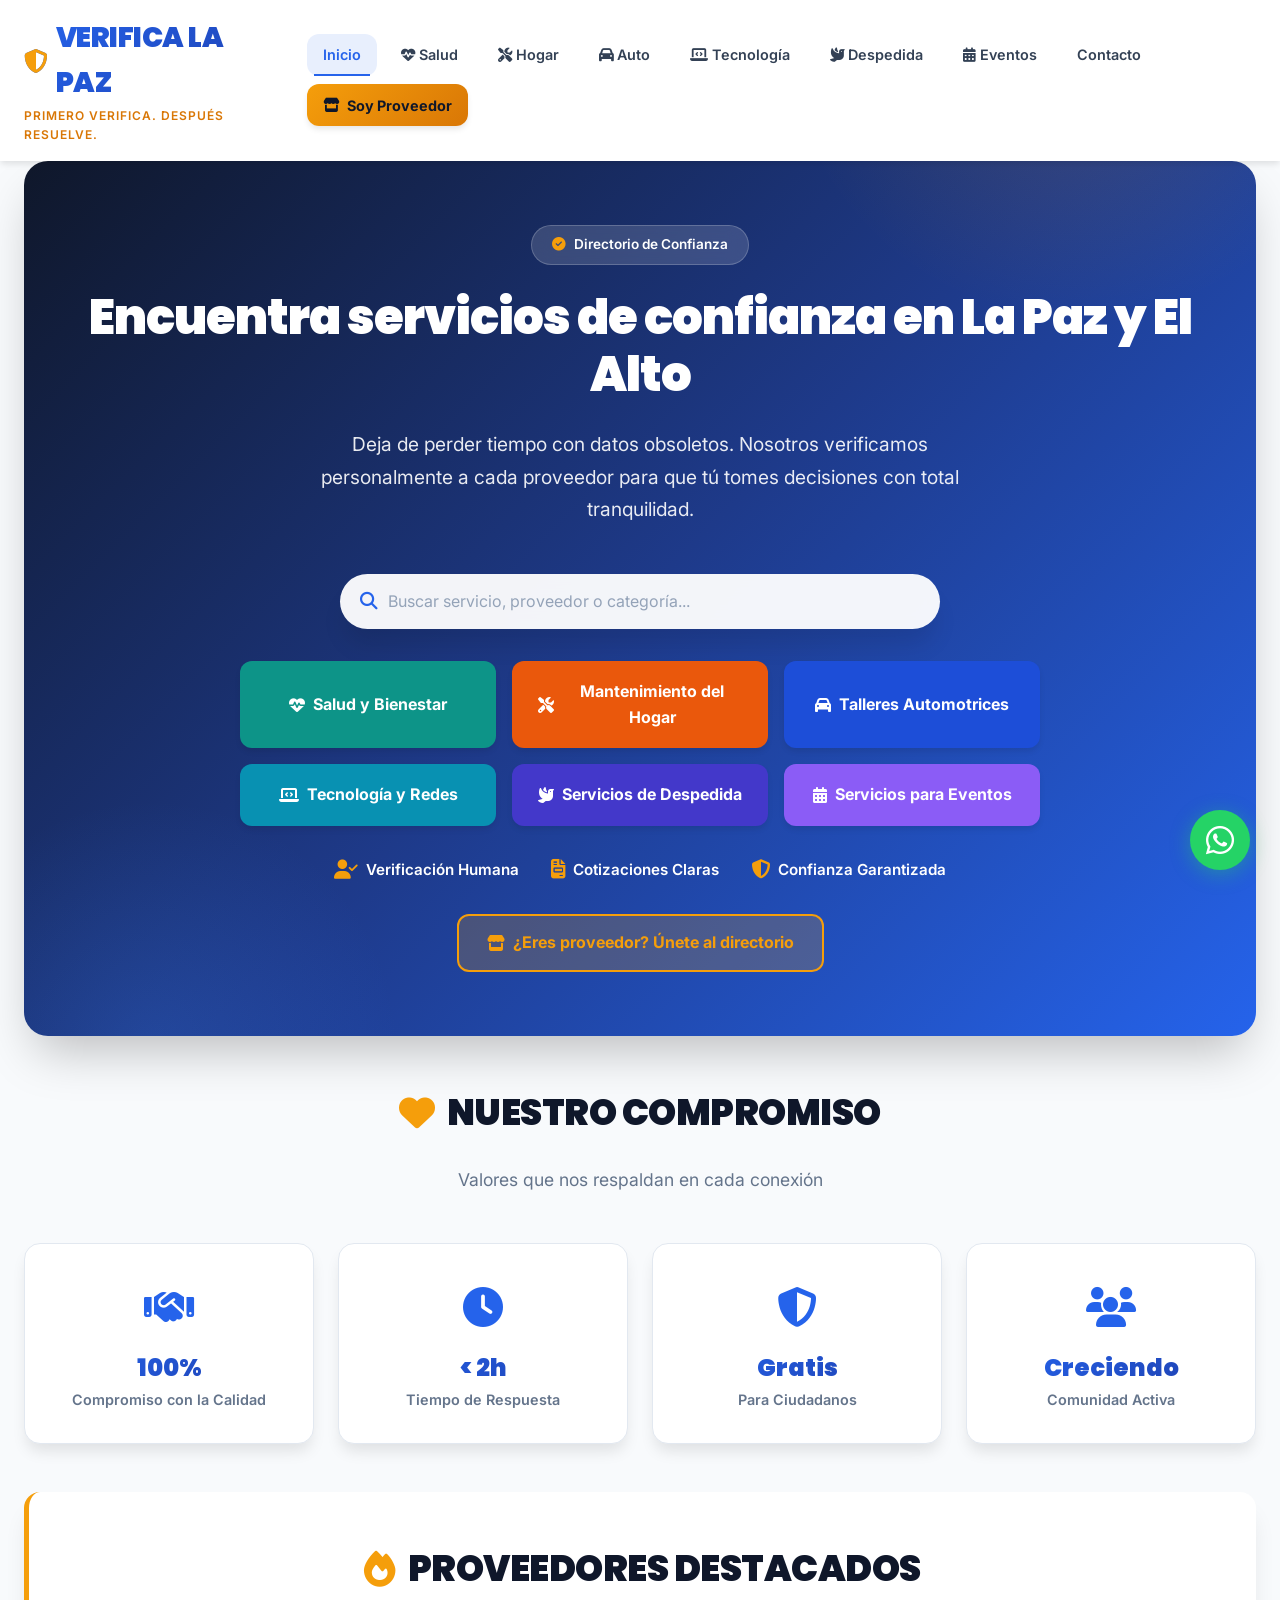
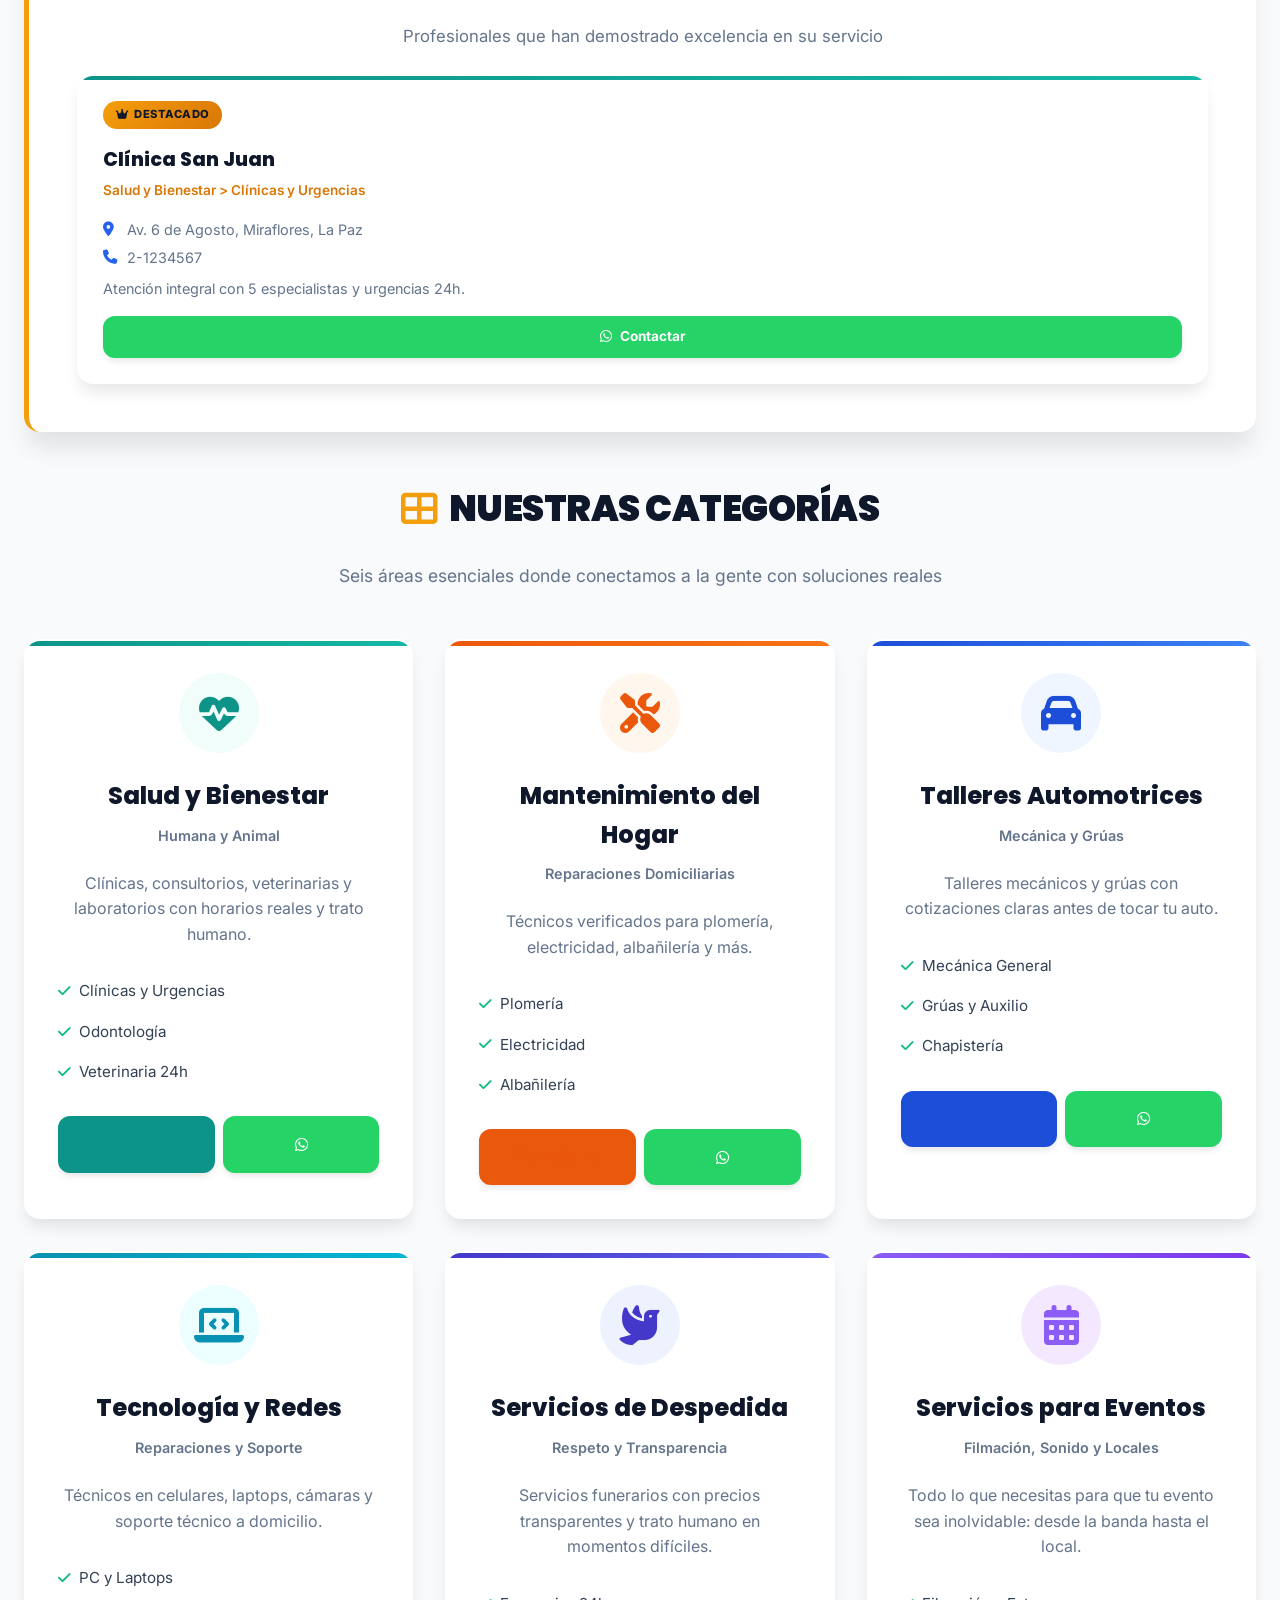
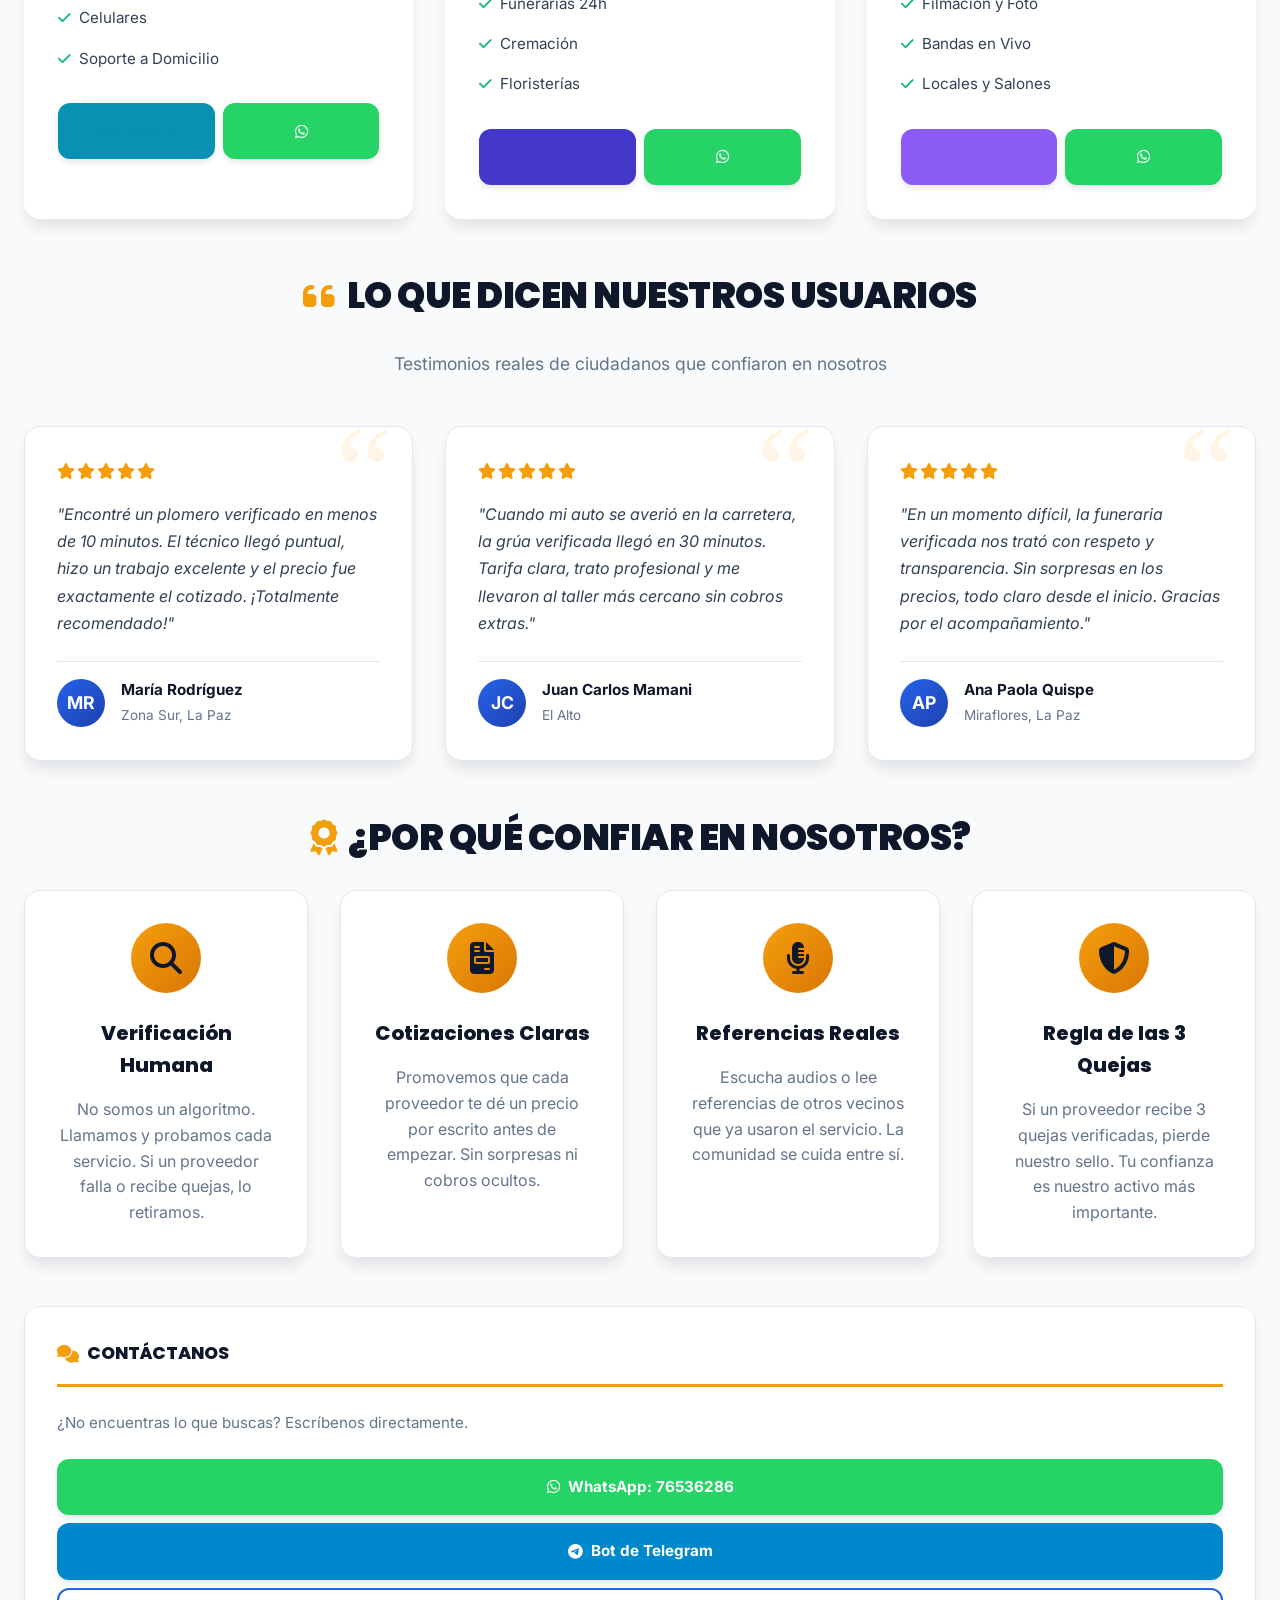
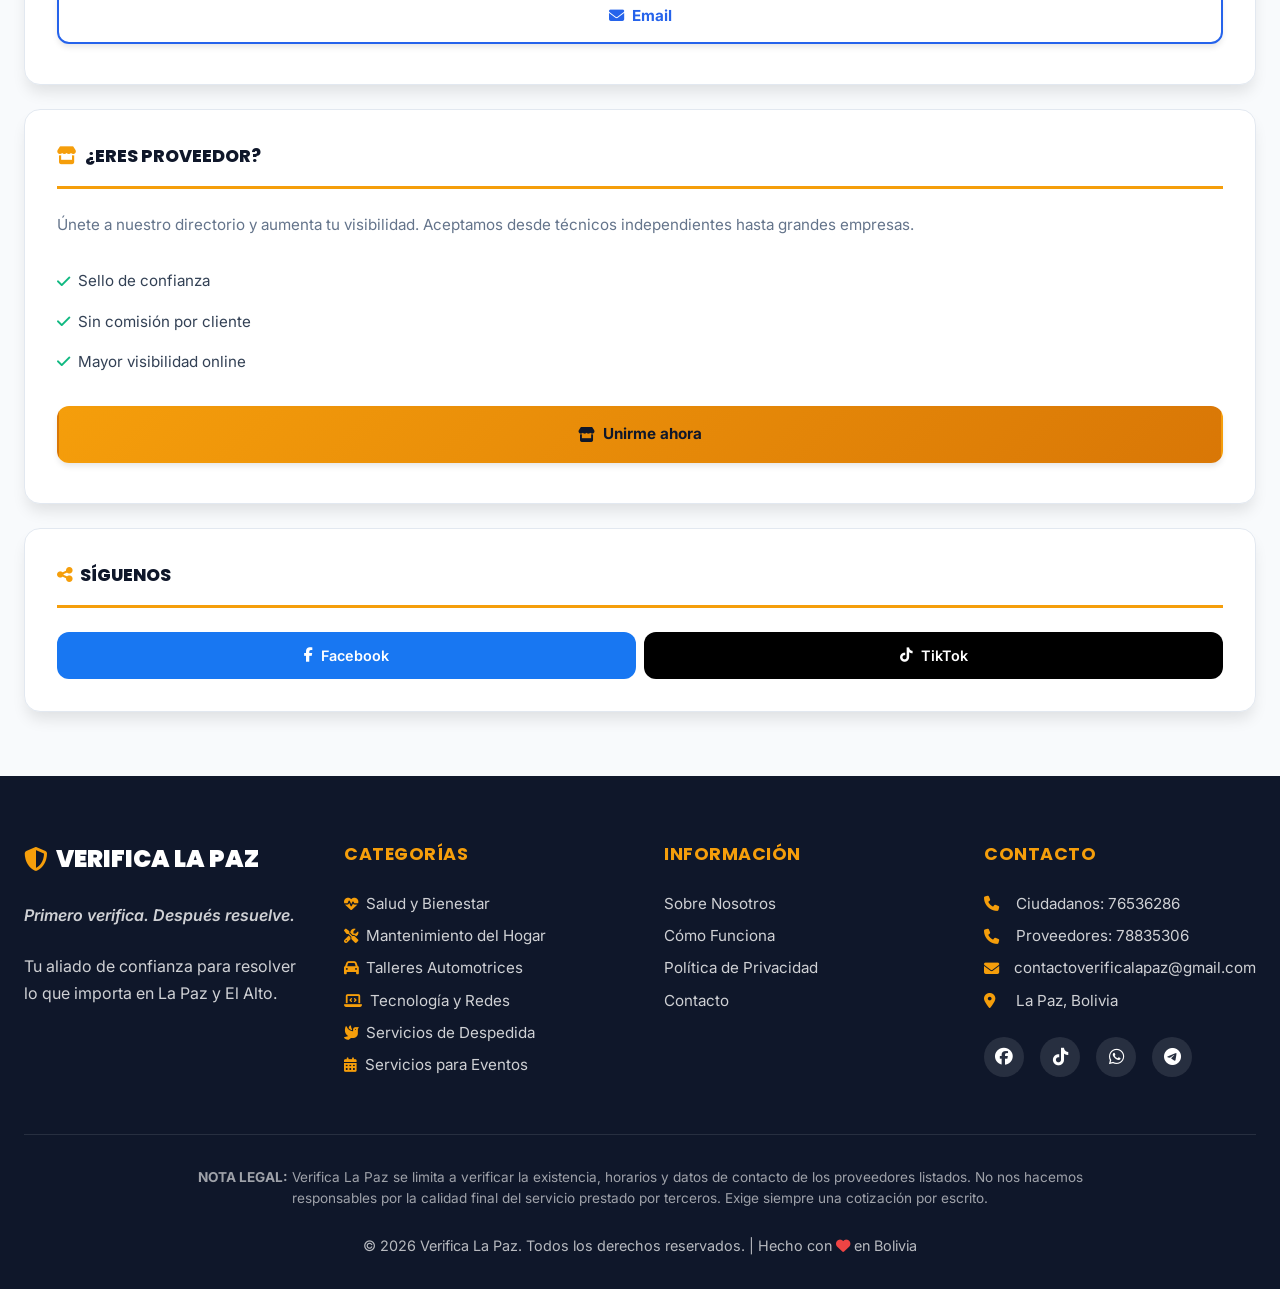
==== commit bb4e5fb6: "Actualización frontend: nuevos nombres, categoría Eventos, estilos de carrusel y badges" ====
--- a/index.html
+++ b/index.html
@@ -3,7 +3,7 @@
 <head>
     <meta charset="UTF-8">
     <meta name="viewport" content="width=device-width, initial-scale=1.0">
-    <meta name="description" content="Verifica La Paz - Directorio verificado de servicios en La Paz y El Alto. Salud, Hogar, Automotriz, Tecnología y Funerarias.">
+    <meta name="description" content="Verifica La Paz - Directorio verificado de servicios en La Paz y El Alto. Salud, Hogar, Automotriz, Tecnología, Funerarias y Eventos.">
     <meta property="og:title" content="Verifica La Paz | Primero verifica. Después resuelve.">
     <meta property="og:description" content="Directorio de confianza con servicios verificados en La Paz y El Alto.">
     <meta property="og:type" content="website">
@@ -55,10 +55,11 @@
             <nav class="nav" id="nav" role="navigation" aria-label="Navegación principal">
                 <a href="index.html" class="nav-link active" aria-current="page">Inicio</a>
                 <a href="salud.html" class="nav-link"><i class="fas fa-heartbeat" aria-hidden="true"></i> Salud</a>
-                <a href="hogar.html" class="nav-link"><i class="fas fa-home" aria-hidden="true"></i> Mi Hogar</a>
+                <a href="hogar.html" class="nav-link"><i class="fas fa-tools" aria-hidden="true"></i> Hogar</a>
                 <a href="automotriz.html" class="nav-link"><i class="fas fa-car" aria-hidden="true"></i> Auto</a>
                 <a href="tecnologia.html" class="nav-link"><i class="fas fa-laptop-code" aria-hidden="true"></i> Tecnología</a>
                 <a href="funerarias.html" class="nav-link"><i class="fas fa-dove" aria-hidden="true"></i> Despedida</a>
+                <a href="eventos.html" class="nav-link"><i class="fas fa-calendar-alt" aria-hidden="true"></i> Eventos</a>
                 <a href="contacto.html" class="nav-link">Contacto</a>
                 <a href="https://wa.me/59178835306?text=Hola,%20soy%20proveedor%20y%20quiero%20aparecer%20en%20el%20directorio" class="nav-link btn-proveedor" target="_blank" rel="noopener noreferrer">
                     <i class="fas fa-store" aria-hidden="true"></i> Soy Proveedor
@@ -78,7 +79,7 @@
                             <i class="fas fa-check-circle" aria-hidden="true"></i> Directorio de Confianza
                         </div>
                         <h2 class="hero-title" id="hero-title">Encuentra servicios de confianza en La Paz y El Alto</h2>
-                        <p class="hero-subtitle">Deja de perder tiempo con datos obsoletos. Nosotros verificamos personalmente a cada proveedor (desde el plomero de barrio hasta la clínica especializada) para que tú tomes decisiones con total tranquilidad.</p>
+                        <p class="hero-subtitle">Deja de perder tiempo con datos obsoletos. Nosotros verificamos personalmente a cada proveedor para que tú tomes decisiones con total tranquilidad.</p>
                         
                         <div class="hero-search">
                             <div class="search-container">
@@ -90,10 +91,11 @@
                         
                         <div class="hero-buttons">
                             <a href="salud.html" class="btn btn-primary btn-salud"><i class="fas fa-heartbeat" aria-hidden="true"></i> Salud y Bienestar</a>
-                            <a href="hogar.html" class="btn btn-primary btn-hogar"><i class="fas fa-home" aria-hidden="true"></i> Mi Hogar Seguro</a>
-                            <a href="automotriz.html" class="btn btn-primary btn-auto"><i class="fas fa-car" aria-hidden="true"></i> Auto y Movilidad</a>
-                            <a href="tecnologia.html" class="btn btn-primary btn-tecnologia"><i class="fas fa-laptop-code" aria-hidden="true"></i> Tecnología</a>
-                            <a href="funerarias.html" class="btn btn-primary btn-funeraria"><i class="fas fa-dove" aria-hidden="true"></i> Despedida y Homenaje</a>
+                            <a href="hogar.html" class="btn btn-primary btn-hogar"><i class="fas fa-tools" aria-hidden="true"></i> Mantenimiento del Hogar</a>
+                            <a href="automotriz.html" class="btn btn-primary btn-auto"><i class="fas fa-car" aria-hidden="true"></i> Talleres Automotrices</a>
+                            <a href="tecnologia.html" class="btn btn-primary btn-tecnologia"><i class="fas fa-laptop-code" aria-hidden="true"></i> Tecnología y Redes</a>
+                            <a href="funerarias.html" class="btn btn-primary btn-funeraria"><i class="fas fa-dove" aria-hidden="true"></i> Servicios de Despedida</a>
+                            <a href="eventos.html" class="btn btn-primary btn-eventos"><i class="fas fa-calendar-alt" aria-hidden="true"></i> Servicios para Eventos</a>
                         </div>
                         
                         <div class="hero-features">
@@ -108,7 +110,6 @@
                     </div>
                 </section>
 
-                <!-- SECCIÓN DE ESTADÍSTICAS CAMBIADA A VALORES CUALITATIVOS -->
                 <section class="stats-section fade-in" aria-labelledby="stats-title">
                     <h2 class="section-title" id="stats-title"><i class="fas fa-heart" aria-hidden="true"></i> NUESTRO COMPROMISO</h2>
                     <p class="section-description">Valores que nos respaldan en cada conexión</p>
@@ -149,18 +150,18 @@
 
                 <section class="categories-section" aria-labelledby="categorias-title">
                     <h2 class="section-title fade-in" id="categorias-title"><i class="fas fa-th-large" aria-hidden="true"></i> NUESTRAS CATEGORÍAS</h2>
-                    <p class="section-description fade-in">Cinco áreas esenciales donde conectamos a la gente con soluciones reales</p>
+                    <p class="section-description fade-in">Seis áreas esenciales donde conectamos a la gente con soluciones reales</p>
                     
                     <div class="categories-grid">
                         <article class="category-card category-salud fade-in">
                             <div class="category-icon"><i class="fas fa-heartbeat" aria-hidden="true"></i></div>
                             <h3>Salud y Bienestar</h3>
                             <p class="category-subtitle">Humana y Animal</p>
-                            <p>Clínicas, postas, veterinarias con horarios reales y trato humano.</p>
-                            <ul class="category-services">
-                                <li><i class="fas fa-check" aria-hidden="true"></i> Chequeo Médico</li>
+                            <p>Clínicas, consultorios, veterinarias y laboratorios con horarios reales y trato humano.</p>
+                            <ul class="category-services">
+                                <li><i class="fas fa-check" aria-hidden="true"></i> Clínicas y Urgencias</li>
+                                <li><i class="fas fa-check" aria-hidden="true"></i> Odontología</li>
                                 <li><i class="fas fa-check" aria-hidden="true"></i> Veterinaria 24h</li>
-                                <li><i class="fas fa-check" aria-hidden="true"></i> Laboratorios</li>
                             </ul>
                             <div class="category-actions">
                                 <a href="salud.html" class="btn btn-outline btn-salud">Ver más <i class="fas fa-arrow-right" aria-hidden="true"></i></a>
@@ -169,8 +170,8 @@
                         </article>
 
                         <article class="category-card category-hogar fade-in">
-                            <div class="category-icon"><i class="fas fa-home" aria-hidden="true"></i></div>
-                            <h3>Mi Hogar Seguro</h3>
+                            <div class="category-icon"><i class="fas fa-tools" aria-hidden="true"></i></div>
+                            <h3>Mantenimiento del Hogar</h3>
                             <p class="category-subtitle">Reparaciones Domiciliarias</p>
                             <p>Técnicos verificados para plomería, electricidad, albañilería y más.</p>
                             <ul class="category-services">
@@ -186,13 +187,13 @@
 
                         <article class="category-card category-auto fade-in">
                             <div class="category-icon"><i class="fas fa-car" aria-hidden="true"></i></div>
-                            <h3>Auto y Movilidad</h3>
+                            <h3>Talleres Automotrices</h3>
                             <p class="category-subtitle">Mecánica y Grúas</p>
-                            <p>Talleres mecánicos y grúas 24h con cotizaciones claras antes de tocar tu auto.</p>
+                            <p>Talleres mecánicos y grúas con cotizaciones claras antes de tocar tu auto.</p>
                             <ul class="category-services">
                                 <li><i class="fas fa-check" aria-hidden="true"></i> Mecánica General</li>
-                                <li><i class="fas fa-check" aria-hidden="true"></i> Grúas 24h</li>
-                                <li><i class="fas fa-check" aria-hidden="true"></i> Chapista</li>
+                                <li><i class="fas fa-check" aria-hidden="true"></i> Grúas y Auxilio</li>
+                                <li><i class="fas fa-check" aria-hidden="true"></i> Chapistería</li>
                             </ul>
                             <div class="category-actions">
                                 <a href="automotriz.html" class="btn btn-outline btn-auto">Ver más <i class="fas fa-arrow-right" aria-hidden="true"></i></a>
@@ -202,12 +203,12 @@
 
                         <article class="category-card category-tecnologia fade-in">
                             <div class="category-icon"><i class="fas fa-laptop-code" aria-hidden="true"></i></div>
-                            <h3>Tecnología</h3>
+                            <h3>Tecnología y Redes</h3>
                             <p class="category-subtitle">Reparaciones y Soporte</p>
-                            <p>Técnicos en celulares, laptops y soporte técnico. Repuestos de calidad y garantía real.</p>
-                            <ul class="category-services">
-                                <li><i class="fas fa-check" aria-hidden="true"></i> Reparación Celulares</li>
-                                <li><i class="fas fa-check" aria-hidden="true"></i> Reparación Laptops</li>
+                            <p>Técnicos en celulares, laptops, cámaras y soporte técnico a domicilio.</p>
+                            <ul class="category-services">
+                                <li><i class="fas fa-check" aria-hidden="true"></i> PC y Laptops</li>
+                                <li><i class="fas fa-check" aria-hidden="true"></i> Celulares</li>
                                 <li><i class="fas fa-check" aria-hidden="true"></i> Soporte a Domicilio</li>
                             </ul>
                             <div class="category-actions">
@@ -218,17 +219,33 @@
 
                         <article class="category-card category-funeraria fade-in">
                             <div class="category-icon"><i class="fas fa-dove" aria-hidden="true"></i></div>
-                            <h3>Despedida y Homenaje</h3>
-                            <p class="category-subtitle">Servicios Funerarios</p>
+                            <h3>Servicios de Despedida</h3>
+                            <p class="category-subtitle">Respeto y Transparencia</p>
                             <p>Servicios funerarios con precios transparentes y trato humano en momentos difíciles.</p>
                             <ul class="category-services">
                                 <li><i class="fas fa-check" aria-hidden="true"></i> Funerarias 24h</li>
-                                <li><i class="fas fa-check" aria-hidden="true"></i> Velatorios</li>
                                 <li><i class="fas fa-check" aria-hidden="true"></i> Cremación</li>
+                                <li><i class="fas fa-check" aria-hidden="true"></i> Floristerías</li>
                             </ul>
                             <div class="category-actions">
                                 <a href="funerarias.html" class="btn btn-outline btn-funeraria">Ver más <i class="fas fa-arrow-right" aria-hidden="true"></i></a>
                                 <a href="https://wa.me/59176536286?text=Hola,%20necesito%20información%20funeraria" class="btn btn-whatsapp" target="_blank" rel="noopener noreferrer"><i class="fab fa-whatsapp" aria-hidden="true"></i></a>
+                            </div>
+                        </article>
+
+                        <article class="category-card category-eventos fade-in">
+                            <div class="category-icon"><i class="fas fa-calendar-alt" aria-hidden="true"></i></div>
+                            <h3>Servicios para Eventos</h3>
+                            <p class="category-subtitle">Filmación, Sonido y Locales</p>
+                            <p>Todo lo que necesitas para que tu evento sea inolvidable: desde la banda hasta el local.</p>
+                            <ul class="category-services">
+                                <li><i class="fas fa-check" aria-hidden="true"></i> Filmación y Foto</li>
+                                <li><i class="fas fa-check" aria-hidden="true"></i> Bandas en Vivo</li>
+                                <li><i class="fas fa-check" aria-hidden="true"></i> Locales y Salones</li>
+                            </ul>
+                            <div class="category-actions">
+                                <a href="eventos.html" class="btn btn-outline btn-eventos">Ver más <i class="fas fa-arrow-right" aria-hidden="true"></i></a>
+                                <a href="https://wa.me/59176536286?text=Hola,%20necesito%20servicios%20para%20un%20evento" class="btn btn-whatsapp" target="_blank" rel="noopener noreferrer"><i class="fab fa-whatsapp" aria-hidden="true"></i></a>
                             </div>
                         </article>
                     </div>
@@ -325,10 +342,11 @@
                     <h4>Categorías</h4>
                     <ul>
                         <li><a href="salud.html"><i class="fas fa-heartbeat" aria-hidden="true"></i> Salud y Bienestar</a></li>
-                        <li><a href="hogar.html"><i class="fas fa-home" aria-hidden="true"></i> Mi Hogar Seguro</a></li>
-                        <li><a href="automotriz.html"><i class="fas fa-car" aria-hidden="true"></i> Auto y Movilidad</a></li>
-                        <li><a href="tecnologia.html"><i class="fas fa-laptop-code" aria-hidden="true"></i> Tecnología</a></li>
-                        <li><a href="funerarias.html"><i class="fas fa-dove" aria-hidden="true"></i> Despedida y Homenaje</a></li>
+                        <li><a href="hogar.html"><i class="fas fa-tools" aria-hidden="true"></i> Mantenimiento del Hogar</a></li>
+                        <li><a href="automotriz.html"><i class="fas fa-car" aria-hidden="true"></i> Talleres Automotrices</a></li>
+                        <li><a href="tecnologia.html"><i class="fas fa-laptop-code" aria-hidden="true"></i> Tecnología y Redes</a></li>
+                        <li><a href="funerarias.html"><i class="fas fa-dove" aria-hidden="true"></i> Servicios de Despedida</a></li>
+                        <li><a href="eventos.html"><i class="fas fa-calendar-alt" aria-hidden="true"></i> Servicios para Eventos</a></li>
                     </ul>
                 </div>
                 <div class="footer-section">
@@ -358,7 +376,7 @@
             </div>
             <div class="footer-bottom">
                 <div class="footer-legal">
-                    <p><strong>NOTA LEGAL:</strong> Verifica La Paz se limita a verificar la existencia, horarios y datos de contacto de los proveedores listados, así como la autenticidad de sus referencias. No nos hacemos responsables por la calidad final del servicio prestado por terceros. Exige siempre una cotización por escrito.</p>
+                    <p><strong>NOTA LEGAL:</strong> Verifica La Paz se limita a verificar la existencia, horarios y datos de contacto de los proveedores listados. No nos hacemos responsables por la calidad final del servicio prestado por terceros. Exige siempre una cotización por escrito.</p>
                 </div>
                 <p class="copyright">© 2026 Verifica La Paz. Todos los derechos reservados. | Hecho con <i class="fas fa-heart" aria-hidden="true"></i> en Bolivia</p>
             </div>
@@ -373,11 +391,5 @@
     <button id="backToTop" class="back-to-top" aria-label="Volver arriba" title="Volver arriba"><i class="fas fa-arrow-up" aria-hidden="true"></i></button>
 
     <script src="js/main.js"></script>
-    
-    <script>
-        // Nota: cargarDestacados() se ha eliminado porque ya no hay API de backend.
-        // En su lugar, los destacados se pueden agregar manualmente en el HTML
-        // o se cargarán desde data/proveedores.json cuando esté listo.
-    </script>
 </body>
 </html>
--- a/css/style.css
+++ b/css/style.css
@@ -1112,4 +1112,72 @@
         position: relative;
         padding: 1rem;
     }
-}+}
+/* ========================================
+   ACTUALIZACIÓN v6.0: EVENTOS, BADGES Y CARRUSEL
+   ======================================== */
+
+/* Categoría Eventos (Morado) */
+.category-eventos::before { background: linear-gradient(135deg, #8B5CF6, #7C3AED); }
+.category-eventos .category-icon { background: #F3E8FF; color: #8B5CF6; }
+.category-eventos:hover .category-icon { transform: scale(1.1) rotate(5deg); }
+.btn-eventos { background: #8B5CF6; color: white; }
+.btn-eventos:hover { background: #7C3AED; box-shadow: 0 8px 20px rgba(139, 92, 246, 0.4); }
+.btn-outline.btn-eventos { border-color: #8B5CF6; color: #8B5CF6; }
+.btn-outline.btn-eventos:hover { background: #8B5CF6; color: white; }
+
+/* Badges de Planes (Premium / Ultra) */
+.badge-nivel { 
+    display: inline-flex; align-items: center; gap: 0.3rem; 
+    padding: 0.25rem 0.75rem; border-radius: 9999px; 
+    font-size: 0.75rem; font-weight: 700; text-transform: uppercase; 
+    letter-spacing: 0.3px; margin-bottom: 0.5rem; 
+}
+.nivel-premium { background: var(--gradiente-dorado); color: var(--azul-profundo); border: 1px solid var(--dorado-oscuro); }
+.nivel-ultra { 
+    background: linear-gradient(135deg, #F59E0B, #D97706); color: white; 
+    border: 1px solid #B45309; box-shadow: 0 0 10px rgba(245, 158, 11, 0.5); 
+}
+
+/* Badge 24h y Aviso Responsable */
+.badge-24horas { 
+    display: inline-flex; align-items: center; gap: 0.3rem; 
+    background: #1F2937; color: white; padding: 0.25rem 0.6rem; 
+    border-radius: 4px; font-size: 0.75rem; font-weight: 600; margin-bottom: 0.5rem; 
+}
+.aviso-24horas { 
+    font-size: 0.75rem; color: #D97706; font-style: italic; 
+    margin-top: -0.5rem; margin-bottom: 1rem; font-weight: 500; 
+}
+
+/* Tarjeta Ultra Premium (Borde Dorado) */
+.card-ultra-premium { 
+    border: 2px solid #F59E0B !important; 
+    box-shadow: 0 0 20px rgba(245, 158, 11, 0.2) !important; 
+}
+
+/* Carrusel de Imágenes */
+.proveedor-imagen-simple { width: 100%; height: 180px; overflow: hidden; border-radius: 8px; margin-bottom: 1rem; background: #f1f5f9; }
+.proveedor-imagen-simple img { width: 100%; height: 100%; object-fit: cover; }
+
+.carrusel-imagenes { position: relative; width: 100%; height: 200px; overflow: hidden; border-radius: 8px; margin-bottom: 1rem; background: #f1f5f9; }
+.carrusel-imagenes img { width: 100%; height: 100%; object-fit: cover; position: absolute; top: 0; left: 0; opacity: 0; transition: opacity 0.5s ease; }
+.carrusel-imagenes img.activo { opacity: 1; }
+
+.carrusel-controles { position: absolute; bottom: 10px; left: 50%; transform: translateX(-50%); display: flex; gap: 6px; z-index: 2; }
+.carrusel-punto { width: 8px; height: 8px; border-radius: 50%; background: rgba(255,255,255,0.5); cursor: pointer; transition: all 0.3s; }
+.carrusel-punto.activo { background: white; transform: scale(1.2); }
+
+.carrusel-btn { 
+    position: absolute; top: 50%; transform: translateY(-50%); 
+    background: rgba(0,0,0,0.4); color: white; border: none; 
+    width: 32px; height: 32px; border-radius: 50%; cursor: pointer; 
+    display: flex; align-items: center; justify-content: center; 
+    z-index: 2; transition: background 0.3s; 
+}
+.carrusel-btn:hover { background: rgba(0,0,0,0.7); }
+.carrusel-prev { left: 10px; }
+.carrusel-next { right: 10px; }
+
+/* Ajuste para el contenedor de destacados */
+.destacados-grid { display: grid; grid-template-columns: repeat(auto-fit, minmax(280px, 1fr)); gap: var(--espacio-md); }
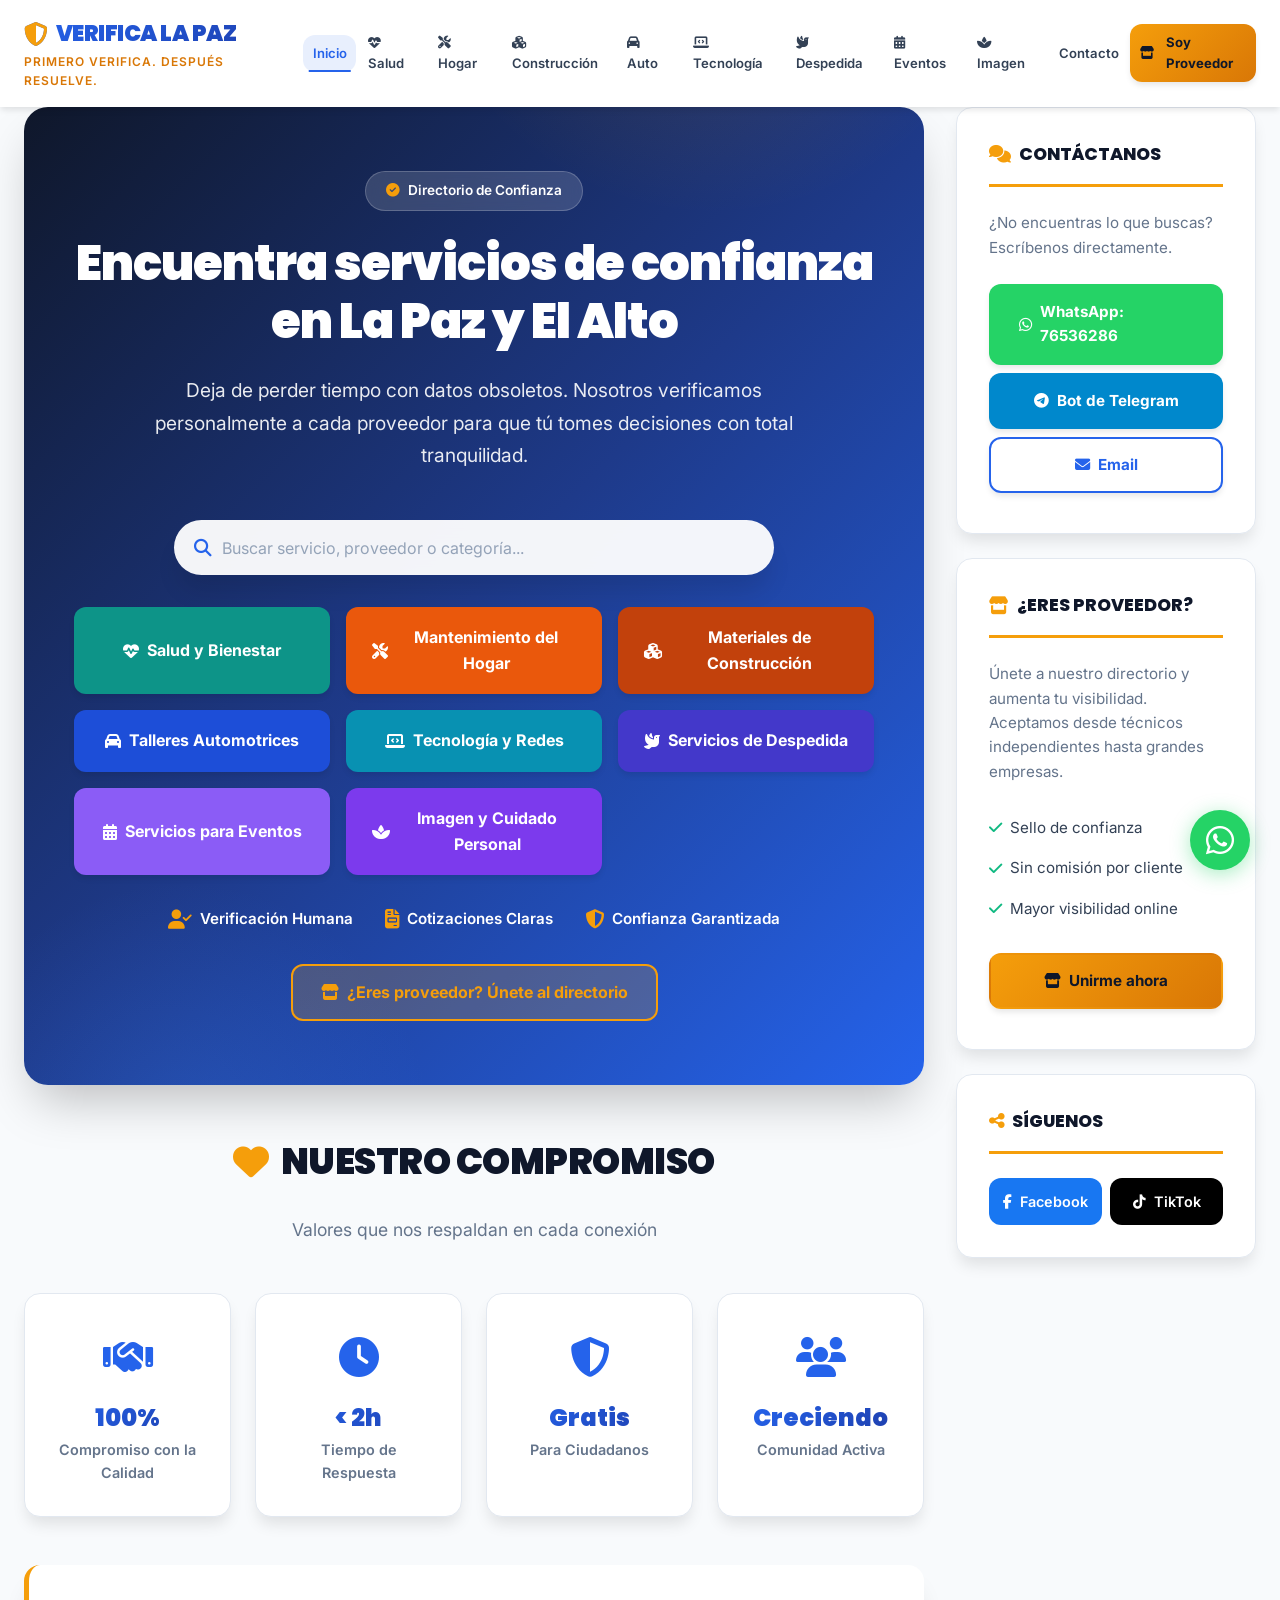
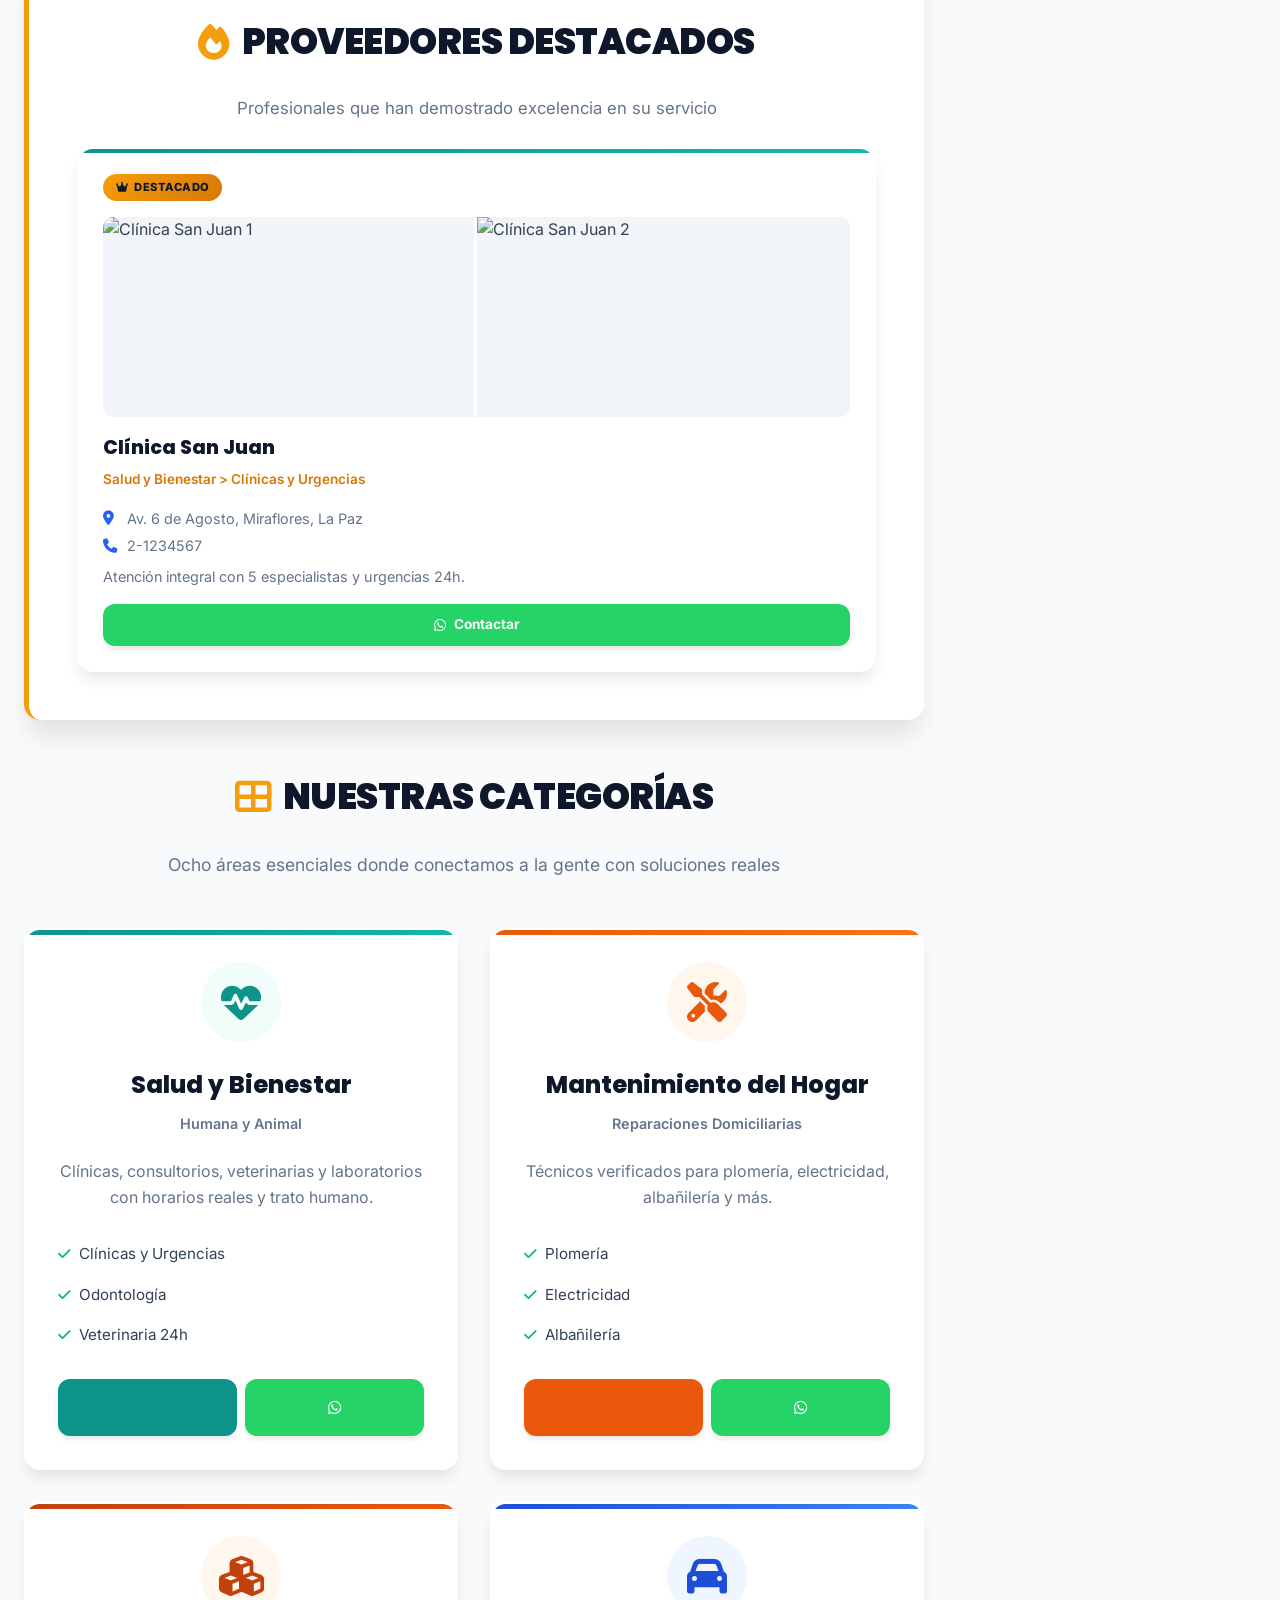
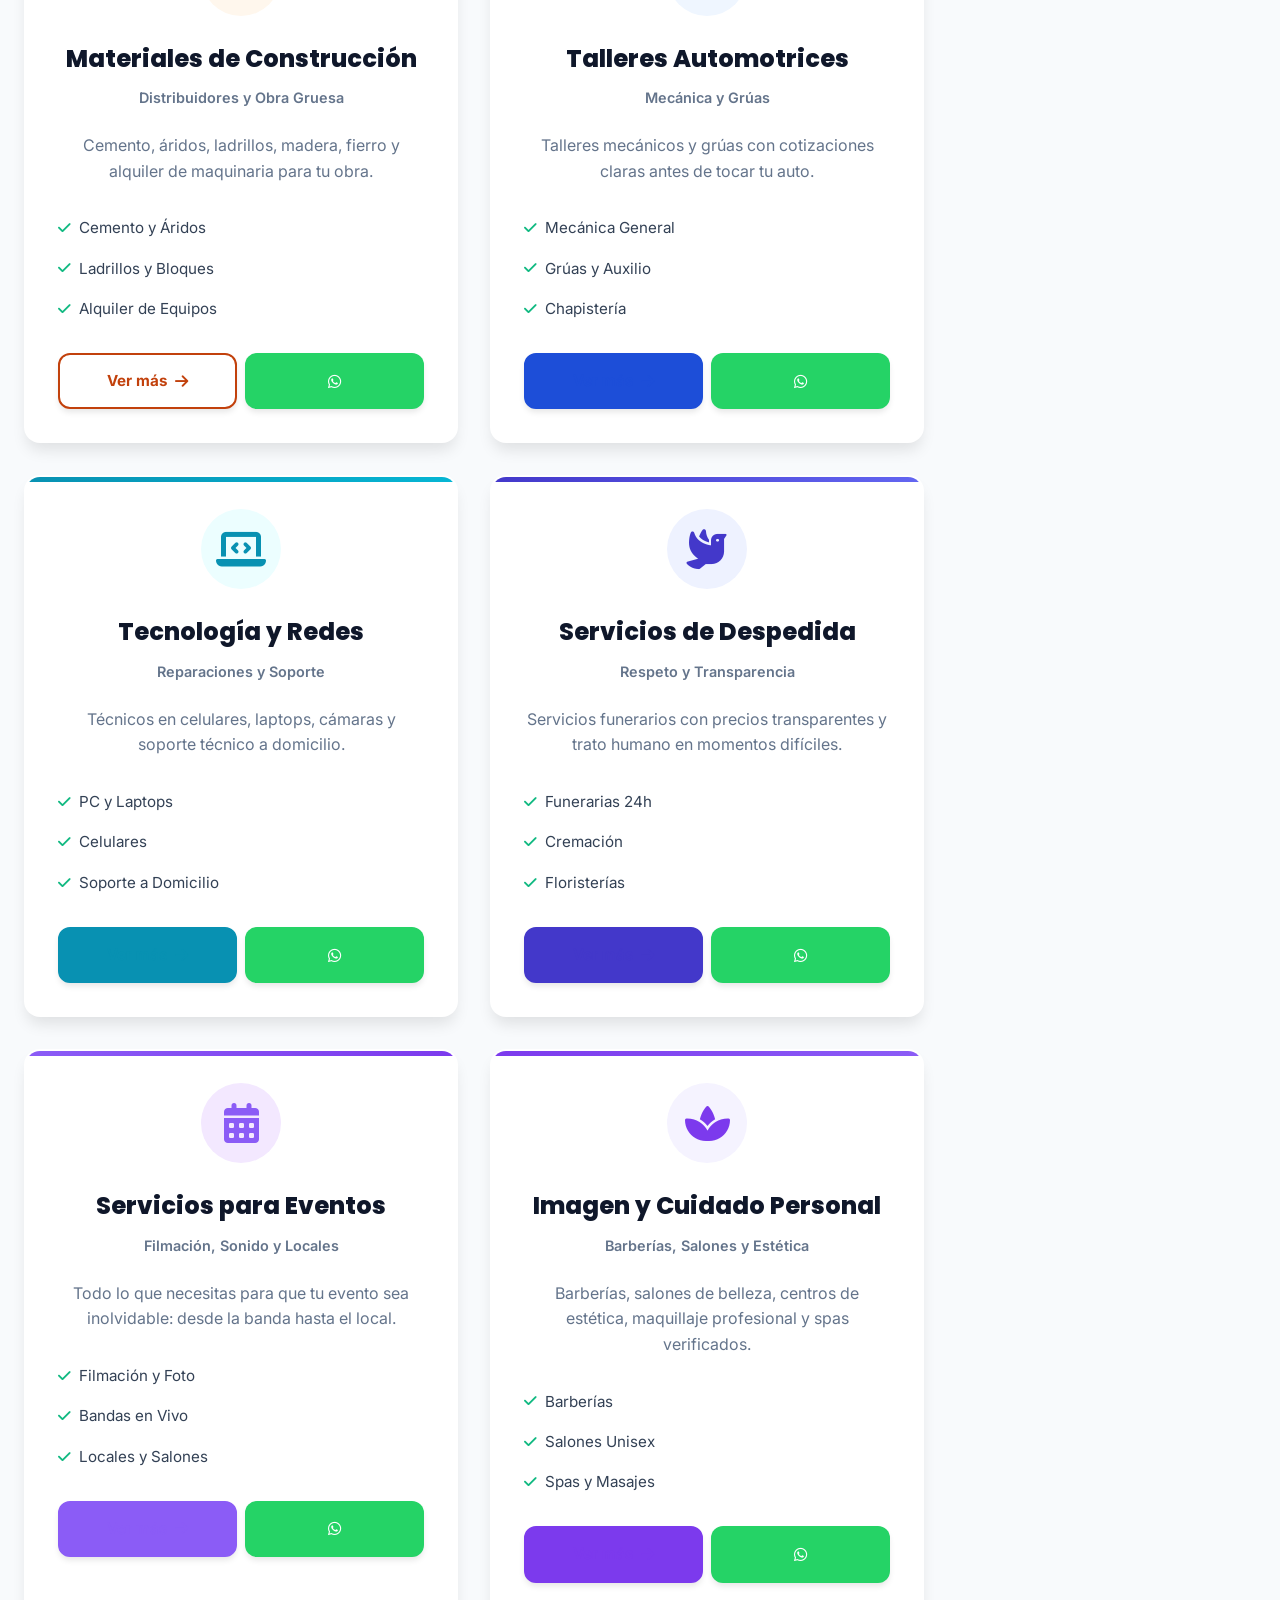
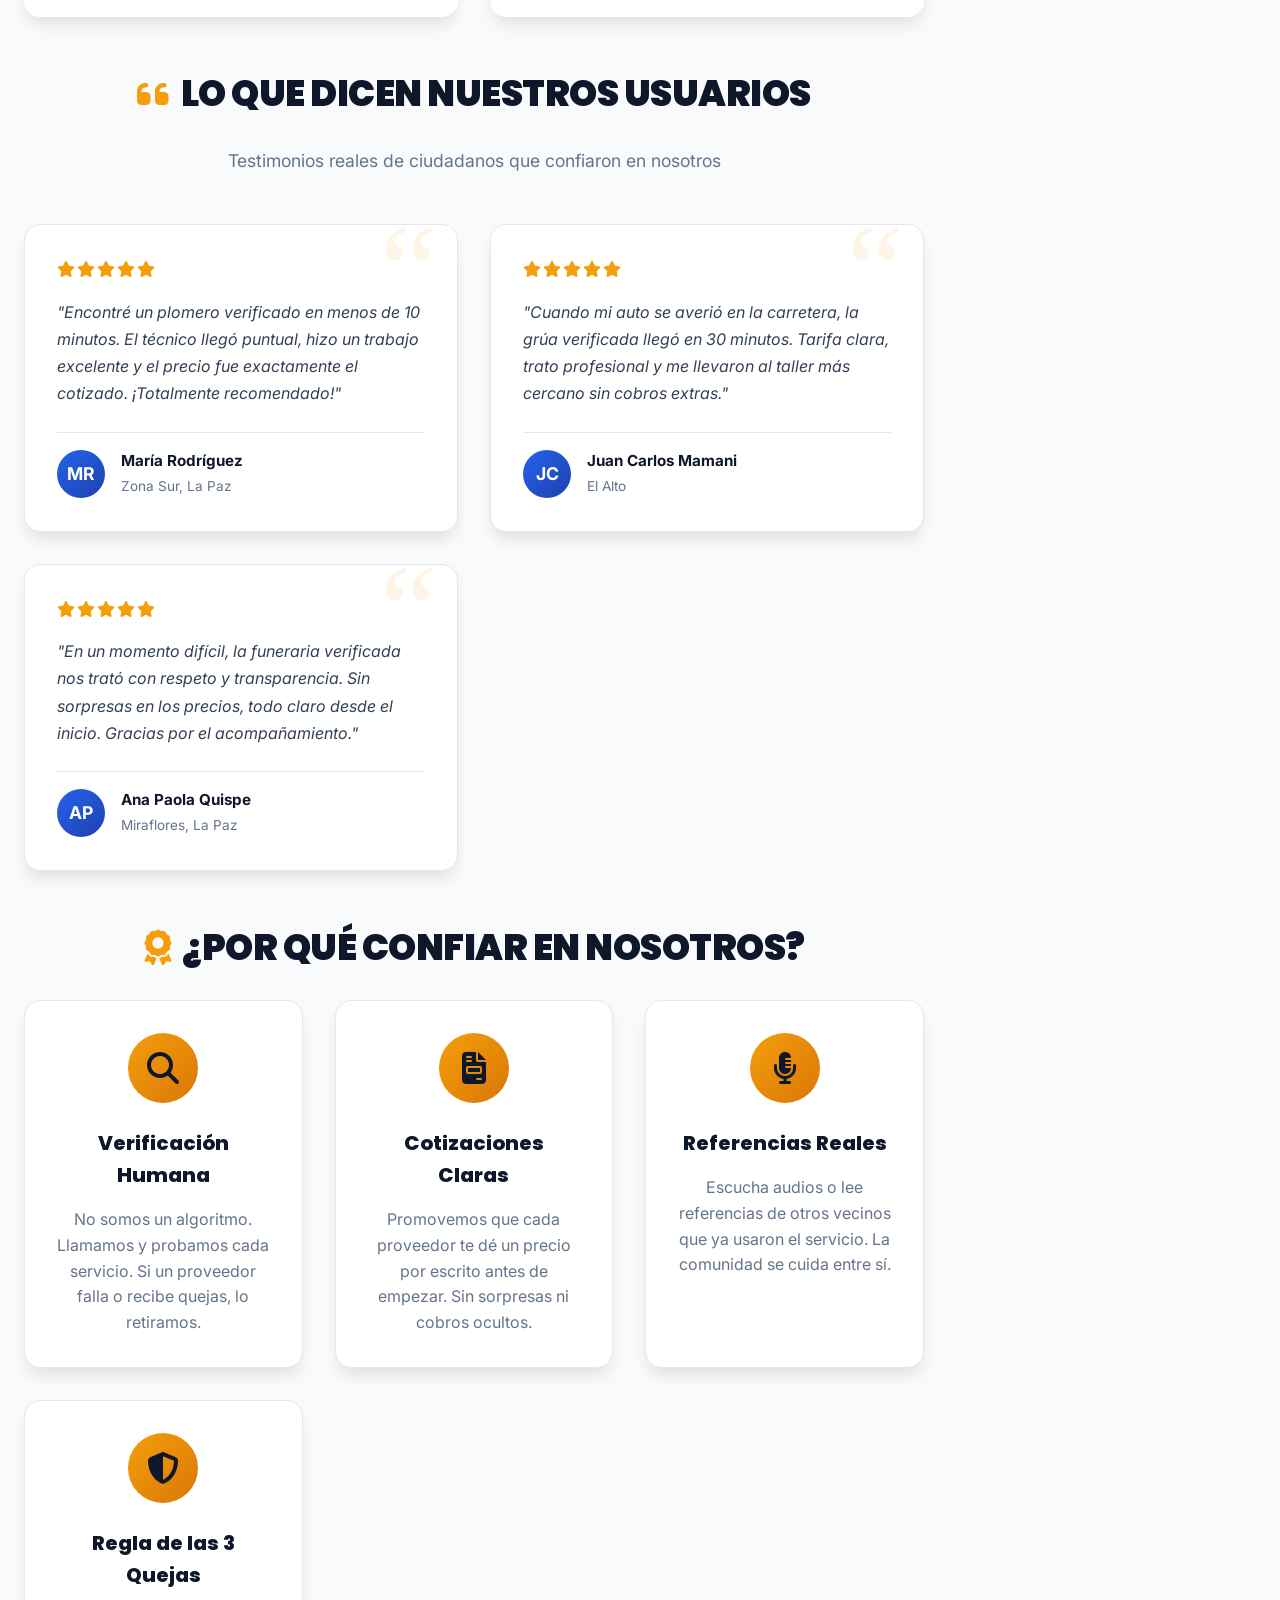
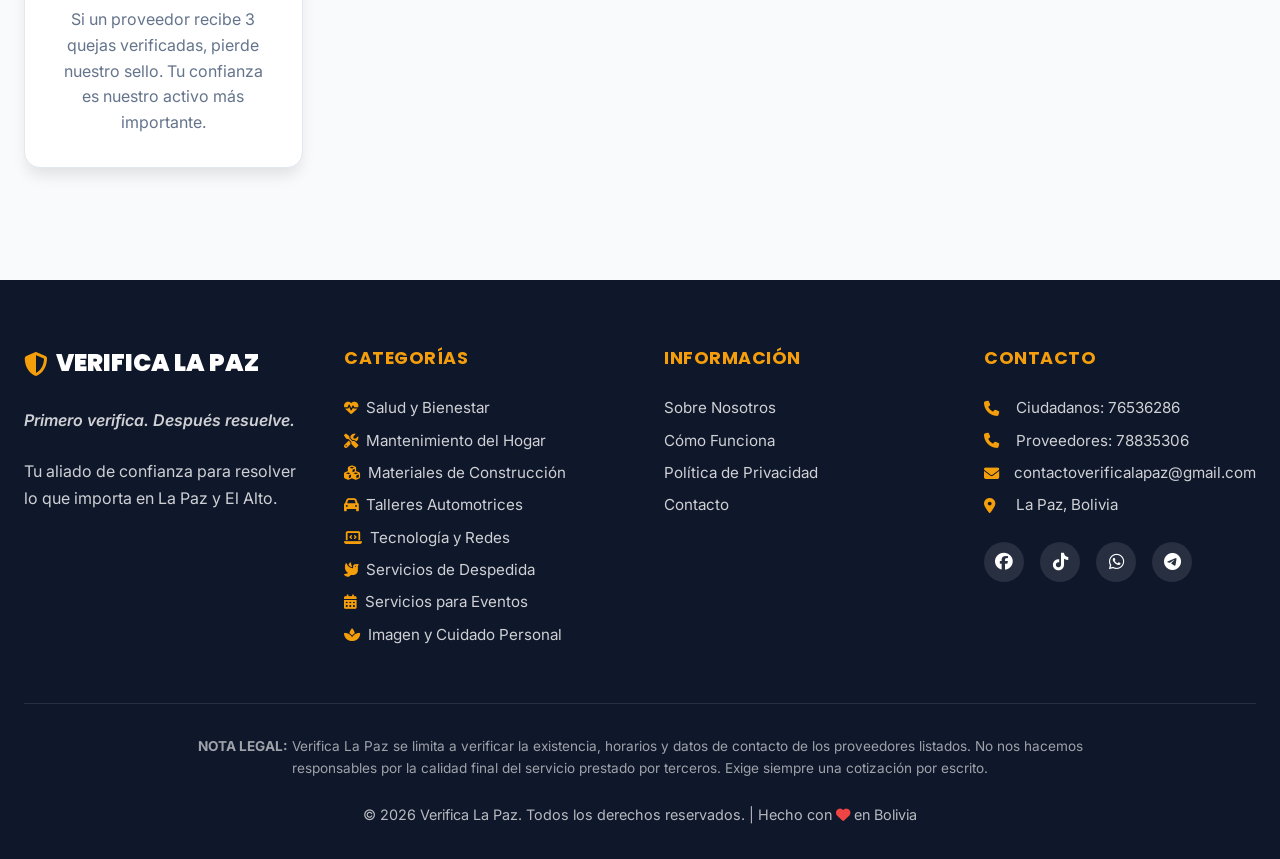
==== commit 3acb6b8c: "feat: agregar categoría Imagen y Cuidado Personal + actualizar 8 categorías con nuevas subcategorías" ====
--- a/index.html
+++ b/index.html
@@ -3,7 +3,7 @@
 <head>
     <meta charset="UTF-8">
     <meta name="viewport" content="width=device-width, initial-scale=1.0">
-    <meta name="description" content="Verifica La Paz - Directorio verificado de servicios en La Paz y El Alto. Salud, Hogar, Automotriz, Tecnología, Funerarias y Eventos.">
+    <meta name="description" content="Verifica La Paz - Directorio verificado de servicios en La Paz y El Alto. Salud, Hogar, Construcción, Automotriz, Tecnología, Funerarias, Eventos e Imagen.">
     <meta property="og:title" content="Verifica La Paz | Primero verifica. Después resuelve.">
     <meta property="og:description" content="Directorio de confianza con servicios verificados en La Paz y El Alto.">
     <meta property="og:type" content="website">
@@ -56,10 +56,12 @@
                 <a href="index.html" class="nav-link active" aria-current="page">Inicio</a>
                 <a href="salud.html" class="nav-link"><i class="fas fa-heartbeat" aria-hidden="true"></i> Salud</a>
                 <a href="hogar.html" class="nav-link"><i class="fas fa-tools" aria-hidden="true"></i> Hogar</a>
+                <a href="construccion.html" class="nav-link"><i class="fas fa-cubes" aria-hidden="true"></i> Construcción</a>
                 <a href="automotriz.html" class="nav-link"><i class="fas fa-car" aria-hidden="true"></i> Auto</a>
                 <a href="tecnologia.html" class="nav-link"><i class="fas fa-laptop-code" aria-hidden="true"></i> Tecnología</a>
                 <a href="funerarias.html" class="nav-link"><i class="fas fa-dove" aria-hidden="true"></i> Despedida</a>
                 <a href="eventos.html" class="nav-link"><i class="fas fa-calendar-alt" aria-hidden="true"></i> Eventos</a>
+                <a href="imagen.html" class="nav-link"><i class="fas fa-spa" aria-hidden="true"></i> Imagen</a>
                 <a href="contacto.html" class="nav-link">Contacto</a>
                 <a href="https://wa.me/59178835306?text=Hola,%20soy%20proveedor%20y%20quiero%20aparecer%20en%20el%20directorio" class="nav-link btn-proveedor" target="_blank" rel="noopener noreferrer">
                     <i class="fas fa-store" aria-hidden="true"></i> Soy Proveedor
@@ -92,10 +94,12 @@
                         <div class="hero-buttons">
                             <a href="salud.html" class="btn btn-primary btn-salud"><i class="fas fa-heartbeat" aria-hidden="true"></i> Salud y Bienestar</a>
                             <a href="hogar.html" class="btn btn-primary btn-hogar"><i class="fas fa-tools" aria-hidden="true"></i> Mantenimiento del Hogar</a>
+                            <a href="construccion.html" class="btn btn-primary btn-construccion"><i class="fas fa-cubes" aria-hidden="true"></i> Materiales de Construcción</a>
                             <a href="automotriz.html" class="btn btn-primary btn-auto"><i class="fas fa-car" aria-hidden="true"></i> Talleres Automotrices</a>
                             <a href="tecnologia.html" class="btn btn-primary btn-tecnologia"><i class="fas fa-laptop-code" aria-hidden="true"></i> Tecnología y Redes</a>
                             <a href="funerarias.html" class="btn btn-primary btn-funeraria"><i class="fas fa-dove" aria-hidden="true"></i> Servicios de Despedida</a>
                             <a href="eventos.html" class="btn btn-primary btn-eventos"><i class="fas fa-calendar-alt" aria-hidden="true"></i> Servicios para Eventos</a>
+                            <a href="imagen.html" class="btn btn-primary btn-imagen"><i class="fas fa-spa" aria-hidden="true"></i> Imagen y Cuidado Personal</a>
                         </div>
                         
                         <div class="hero-features">
@@ -150,7 +154,7 @@
 
                 <section class="categories-section" aria-labelledby="categorias-title">
                     <h2 class="section-title fade-in" id="categorias-title"><i class="fas fa-th-large" aria-hidden="true"></i> NUESTRAS CATEGORÍAS</h2>
-                    <p class="section-description fade-in">Seis áreas esenciales donde conectamos a la gente con soluciones reales</p>
+                    <p class="section-description fade-in">Ocho áreas esenciales donde conectamos a la gente con soluciones reales</p>
                     
                     <div class="categories-grid">
                         <article class="category-card category-salud fade-in">
@@ -185,6 +189,22 @@
                             </div>
                         </article>
 
+                        <article class="category-card category-construccion fade-in">
+                            <div class="category-icon"><i class="fas fa-cubes" aria-hidden="true"></i></div>
+                            <h3>Materiales de Construcción</h3>
+                            <p class="category-subtitle">Distribuidores y Obra Gruesa</p>
+                            <p>Cemento, áridos, ladrillos, madera, fierro y alquiler de maquinaria para tu obra.</p>
+                            <ul class="category-services">
+                                <li><i class="fas fa-check" aria-hidden="true"></i> Cemento y Áridos</li>
+                                <li><i class="fas fa-check" aria-hidden="true"></i> Ladrillos y Bloques</li>
+                                <li><i class="fas fa-check" aria-hidden="true"></i> Alquiler de Equipos</li>
+                            </ul>
+                            <div class="category-actions">
+                                <a href="construccion.html" class="btn btn-outline btn-construccion">Ver más <i class="fas fa-arrow-right" aria-hidden="true"></i></a>
+                                <a href="https://wa.me/59176536286?text=Hola,%20quiero%20cotizar%20materiales%20de%20construccion" class="btn btn-whatsapp" target="_blank" rel="noopener noreferrer"><i class="fab fa-whatsapp" aria-hidden="true"></i></a>
+                            </div>
+                        </article>
+
                         <article class="category-card category-auto fade-in">
                             <div class="category-icon"><i class="fas fa-car" aria-hidden="true"></i></div>
                             <h3>Talleres Automotrices</h3>
@@ -246,6 +266,22 @@
                             <div class="category-actions">
                                 <a href="eventos.html" class="btn btn-outline btn-eventos">Ver más <i class="fas fa-arrow-right" aria-hidden="true"></i></a>
                                 <a href="https://wa.me/59176536286?text=Hola,%20necesito%20servicios%20para%20un%20evento" class="btn btn-whatsapp" target="_blank" rel="noopener noreferrer"><i class="fab fa-whatsapp" aria-hidden="true"></i></a>
+                            </div>
+                        </article>
+
+                        <article class="category-card category-imagen fade-in">
+                            <div class="category-icon"><i class="fas fa-spa" aria-hidden="true"></i></div>
+                            <h3>Imagen y Cuidado Personal</h3>
+                            <p class="category-subtitle">Barberías, Salones y Estética</p>
+                            <p>Barberías, salones de belleza, centros de estética, maquillaje profesional y spas verificados.</p>
+                            <ul class="category-services">
+                                <li><i class="fas fa-check" aria-hidden="true"></i> Barberías</li>
+                                <li><i class="fas fa-check" aria-hidden="true"></i> Salones Unisex</li>
+                                <li><i class="fas fa-check" aria-hidden="true"></i> Spas y Masajes</li>
+                            </ul>
+                            <div class="category-actions">
+                                <a href="imagen.html" class="btn btn-outline btn-imagen">Ver más <i class="fas fa-arrow-right" aria-hidden="true"></i></a>
+                                <a href="https://wa.me/59176536286?text=Hola,%20busco%20un%20servicio%20de%20imagen%20y%20cuidado%20personal" class="btn btn-whatsapp" target="_blank" rel="noopener noreferrer"><i class="fab fa-whatsapp" aria-hidden="true"></i></a>
                             </div>
                         </article>
                     </div>
@@ -343,10 +379,12 @@
                     <ul>
                         <li><a href="salud.html"><i class="fas fa-heartbeat" aria-hidden="true"></i> Salud y Bienestar</a></li>
                         <li><a href="hogar.html"><i class="fas fa-tools" aria-hidden="true"></i> Mantenimiento del Hogar</a></li>
+                        <li><a href="construccion.html"><i class="fas fa-cubes" aria-hidden="true"></i> Materiales de Construcción</a></li>
                         <li><a href="automotriz.html"><i class="fas fa-car" aria-hidden="true"></i> Talleres Automotrices</a></li>
                         <li><a href="tecnologia.html"><i class="fas fa-laptop-code" aria-hidden="true"></i> Tecnología y Redes</a></li>
                         <li><a href="funerarias.html"><i class="fas fa-dove" aria-hidden="true"></i> Servicios de Despedida</a></li>
                         <li><a href="eventos.html"><i class="fas fa-calendar-alt" aria-hidden="true"></i> Servicios para Eventos</a></li>
+                        <li><a href="imagen.html"><i class="fas fa-spa" aria-hidden="true"></i> Imagen y Cuidado Personal</a></li>
                     </ul>
                 </div>
                 <div class="footer-section">
--- a/css/style.css
+++ b/css/style.css
@@ -1,7 +1,9 @@
 /* ========================================
-   VERIFICA LA PAZ - CSS MODERNO PREMIUM v4.0
+   VERIFICA LA PAZ - CSS MODERNO PREMIUM v6.2
    Diseño: Glassmorphism + Neumorphism
    Sistema de colores por categoría
+   Incluye: Eventos, Galería, Badges Premium
+   MOBILE OPTIMIZED
    Última actualización: Octubre 2026
    ======================================== */
 
@@ -54,12 +56,32 @@
     --color-funeraria-claro: #6366F1;
     --bg-funeraria: #EEF2FF;
     
+    /* Color para Eventos */
+    --color-eventos: #8B5CF6;
+    --color-eventos-claro: #A78BFA;
+    --bg-eventos: #F3E8FF;
+    
+    /* Color para Materiales de Construcción */
+    --color-construccion: #C2410C;
+    --color-construccion-claro: #EA580C;
+    --bg-construccion: #FFF7ED;
+    --gradiente-construccion: linear-gradient(135deg, #C2410C 0%, #EA580C 100%);
+    
+    /* Color para Imagen y Cuidado Personal */
+    --color-imagen: #7C3AED;
+    --color-imagen-claro: #8B5CF6;
+    --color-imagen-oscuro: #6D28D9;
+    --bg-imagen: #F5F3FF;
+    --gradiente-imagen: linear-gradient(135deg, #7C3AED 0%, #8B5CF6 100%);
+    --sombra-glow-imagen: 0 0 40px rgba(124, 58, 237, 0.3);
+    
     /* Gradientes Modernos */
     --gradiente-principal: linear-gradient(135deg, #667eea 0%, #764ba2 100%);
     --gradiente-azul: linear-gradient(135deg, #2563EB 0%, #1E40AF 100%);
     --gradiente-dorado: linear-gradient(135deg, #F59E0B 0%, #D97706 100%);
     --gradiente-hero: linear-gradient(135deg, #0F172A 0%, #1E3A8A 50%, #2563EB 100%);
     --gradiente-glass: linear-gradient(135deg, rgba(255,255,255,0.1) 0%, rgba(255,255,255,0.05) 100%);
+    --gradiente-eventos: linear-gradient(135deg, #8B5CF6 0%, #7C3AED 100%);
     
     /* Sombras Modernas */
     --sombra-xs: 0 1px 2px 0 rgba(0, 0, 0, 0.05);
@@ -69,6 +91,7 @@
     --sombra-xl: 0 25px 50px -12px rgba(0, 0, 0, 0.25);
     --sombra-glow-azul: 0 0 40px rgba(37, 99, 235, 0.3);
     --sombra-glow-dorado: 0 0 40px rgba(245, 158, 11, 0.3);
+    --sombra-glow-eventos: 0 0 40px rgba(139, 92, 246, 0.3);
     
     /* Bordes */
     --radio-sm: 8px;
@@ -117,6 +140,19 @@
     outline-offset: 2px;
     border-radius: var(--radio-sm);
 }
+
+/* ========================================
+   ESTRUCTURA PRINCIPAL (Content Grid)
+   ======================================== */
+.content-grid {
+    display: grid;
+    grid-template-columns: minmax(0, 1fr) 300px;
+    gap: 2rem;
+    align-items: start;
+}
+.content-main { min-width: 0; }
+.content-main .category-card,
+.content-main .destacado-card { min-width: 0; }
 
 /* ========================================
    HEADER MODERNO (Glassmorphism)
@@ -482,6 +518,12 @@
 .btn-tecnologia:hover { background: var(--color-tecnologia-claro); box-shadow: 0 8px 20px rgba(8, 145, 178, 0.4); }
 .btn-funeraria { background: var(--color-funeraria); color: var(--blanco); }
 .btn-funeraria:hover { background: var(--color-funeraria-claro); box-shadow: 0 8px 20px rgba(67, 56, 202, 0.4); }
+.btn-eventos { background: var(--color-eventos); color: var(--blanco); }
+.btn-eventos:hover { background: var(--color-eventos-claro); box-shadow: var(--sombra-glow-eventos); }
+.btn-construccion { background: var(--color-construccion); color: var(--blanco); }
+.btn-construccion:hover { background: var(--color-construccion-claro); box-shadow: 0 8px 20px rgba(194, 65, 12, 0.35); }
+.btn-imagen { background: var(--color-imagen); color: var(--blanco); }
+.btn-imagen:hover { background: var(--color-imagen-claro); box-shadow: 0 8px 20px rgba(124, 58, 237, 0.4); }
 
 .btn-outline.btn-salud { border-color: var(--color-salud); color: var(--color-salud); }
 .btn-outline.btn-salud:hover { background: var(--color-salud); color: var(--blanco); }
@@ -493,6 +535,12 @@
 .btn-outline.btn-tecnologia:hover { background: var(--color-tecnologia); color: var(--blanco); }
 .btn-outline.btn-funeraria { border-color: var(--color-funeraria); color: var(--color-funeraria); }
 .btn-outline.btn-funeraria:hover { background: var(--color-funeraria); color: var(--blanco); }
+.btn-outline.btn-eventos { border-color: var(--color-eventos); color: var(--color-eventos); }
+.btn-outline.btn-eventos:hover { background: var(--color-eventos); color: var(--blanco); }
+.btn-outline.btn-construccion { border-color: var(--color-construccion); color: var(--color-construccion); background: transparent; }
+.btn-outline.btn-construccion:hover { background: var(--color-construccion); color: var(--blanco); }
+.btn-outline.btn-imagen { border-color: var(--color-imagen); color: var(--color-imagen); }
+.btn-outline.btn-imagen:hover { background: var(--color-imagen); color: var(--blanco); }
 
 .btn-sm { padding: 0.5rem 1rem; font-size: 0.85rem; }
 
@@ -612,6 +660,15 @@
 .category-tecnologia .category-icon { background: var(--bg-tecnologia); color: var(--color-tecnologia); }
 .category-funeraria::before { background: linear-gradient(135deg, var(--color-funeraria), var(--color-funeraria-claro)); }
 .category-funeraria .category-icon { background: var(--bg-funeraria); color: var(--color-funeraria); }
+.category-eventos::before { background: var(--gradiente-eventos); }
+.category-eventos .category-icon { background: var(--bg-eventos); color: var(--color-eventos); }
+.category-eventos:hover .category-icon { transform: scale(1.1) rotate(5deg); }
+.category-construccion::before { background: var(--gradiente-construccion); }
+.category-construccion .category-icon { background: var(--bg-construccion); color: var(--color-construccion); }
+.category-construccion:hover .category-icon { transform: scale(1.1) rotate(5deg); }
+.category-imagen::before { background: var(--gradiente-imagen); }
+.category-imagen .category-icon { background: var(--bg-imagen); color: var(--color-imagen); }
+.category-imagen:hover .category-icon { transform: scale(1.1) rotate(5deg); }
 
 .category-card h3 { font-family: var(--fuente-titulos); font-size: 1.5rem; font-weight: 800; color: var(--azul-profundo); text-align: center; margin-bottom: var(--espacio-xs); }
 .category-subtitle { text-align: center; color: var(--dorado-oscuro); font-weight: 600; font-size: 0.9rem; margin-bottom: var(--espacio-md); }
@@ -625,6 +682,50 @@
 .category-actions .btn { flex: 1; min-width: 140px; }
 
 .proveedores-grid { display: grid; grid-template-columns: repeat(auto-fit, minmax(300px, 1fr)); gap: var(--espacio-lg); margin-top: var(--espacio-md); }
+
+/* ========================================
+   GALERÍA DE IMÁGENES - MOBILE OPTIMIZED
+   ======================================== */
+.galeria-proveedor {
+    width: 100%;
+    border-radius: 10px;
+    overflow: hidden;
+    margin-bottom: 1rem;
+    background: #f1f5f9;
+    display: flex;
+    gap: 0;
+}
+
+.img-galeria {
+    width: 100%;
+    height: 100%;
+    object-fit: cover;
+    display: block;
+    transition: transform 0.3s ease;
+    cursor: pointer;
+}
+
+.img-galeria:hover {
+    transform: scale(1.03);
+}
+
+.galeria-1 { height: 220px; }
+.galeria-1 .img-galeria { height: 220px; }
+
+.galeria-2 { height: 200px; flex-direction: row; gap: 0; }
+.galeria-2 .img-galeria { width: 50%; height: 200px; border-right: 3px solid white; flex-shrink: 0; }
+.galeria-2 .img-galeria:last-child { border-right: none; }
+
+.galeria-3, .galeria-4 { flex-direction: column; height: auto; }
+
+.galeria-3 .img-principal,
+.galeria-4 .img-principal { width: 100%; height: 200px; border-radius: 10px 10px 0 0; }
+
+.galeria-secundarias { display: flex; gap: 0; width: 100%; }
+
+.galeria-secundarias .img-galeria { flex: 1; height: 90px; border-radius: 0 0 10px 10px; border-right: 3px solid white; }
+
+.galeria-secundarias .img-galeria:last-child { border-right: none; }
 
 /* ========================================
    TESTIMONIOS
@@ -772,6 +873,9 @@
 .destacado-card.category-auto::before { background: linear-gradient(135deg, var(--color-auto), var(--color-auto-claro)); }
 .destacado-card.category-tecnologia::before { background: linear-gradient(135deg, var(--color-tecnologia), var(--color-tecnologia-claro)); }
 .destacado-card.category-funeraria::before { background: linear-gradient(135deg, var(--color-funeraria), var(--color-funeraria-claro)); }
+.destacado-card.category-eventos::before { background: var(--gradiente-eventos); }
+.destacado-card.category-construccion::before { background: var(--gradiente-construccion); }
+.destacado-card.category-imagen::before { background: var(--gradiente-imagen); }
 
 .destacado-card:hover { transform: translateY(-5px); box-shadow: var(--sombra-xl); }
 
@@ -1009,44 +1113,11 @@
 }
 
 /* ========================================
-   RESPONSIVE
-   ======================================== */
-@media (max-width: 968px) {
-    .menu-toggle { display: flex; }
-    .nav { position: fixed; top: 0; right: -100%; width: 80%; max-width: 400px; height: 100vh; background: var(--blanco); flex-direction: column; padding: var(--espacio-xl); box-shadow: var(--sombra-xl); transition: var(--transicion-normal); z-index: 1000; overflow-y: auto; }
-    .nav.active { right: 0; }
-    .nav-link { width: 100%; text-align: center; padding: var(--espacio-md); }
-    .btn-proveedor { margin-top: var(--espacio-md); }
-    .hero-title { font-size: 2.25rem; }
-    .hero-buttons { grid-template-columns: repeat(2, 1fr); }
-    .hero-features { flex-direction: column; gap: var(--espacio-sm); }
-    .section-title { font-size: 1.75rem; }
-    .categories-grid { grid-template-columns: 1fr; }
-    .why-us-grid { grid-template-columns: 1fr; }
-    .sidebar { position: static; }
-    .back-to-top { bottom: 90px; right: 20px; width: 45px; height: 45px; }
-    .toast-container { top: 80px; right: 10px; left: 10px; max-width: none; }
-}
-
-@media (max-width: 600px) {
-    .hero { padding: var(--espacio-xl) var(--espacio-md); }
-    .hero-title { font-size: 1.75rem; }
-    .hero-subtitle { font-size: 1rem; }
-    .hero-buttons { grid-template-columns: 1fr; }
-    .stats-grid { grid-template-columns: repeat(2, 1fr); }
-    .footer-content { grid-template-columns: 1fr; }
-    .whatsapp-float { width: 50px; height: 50px; font-size: 1.5rem; bottom: 20px; right: 20px; }
-    .search-input { padding: 1rem 1rem 1rem 2.75rem; font-size: 0.95rem; }
-    .testimonials-grid { grid-template-columns: 1fr; }
-    .proveedores-grid { grid-template-columns: 1fr; }
-}
-
-/* ========================================
-   VERIFICA LA PAZ v4.0 - MEJORAS ADICIONALES
-   (Badges de Nivel, Rango Estimado, Acordeón Móvil)
-   ======================================== */
-
-/* Badges de Niveles de Verificación (Pilar 3) */
+   VERIFICA LA PAZ v6.2 - MEJORAS ADICIONALES
+   (Badges de Plan, 24h, Galería, Eventos)
+   ======================================== */
+
+/* Badges de Niveles de Verificación */
 .badge-nivel {
     display: inline-flex;
     align-items: center;
@@ -1057,14 +1128,57 @@
     font-weight: 700;
     text-transform: uppercase;
     letter-spacing: 0.3px;
+    margin-bottom: 0.5rem;
 }
 
 .nivel-basico { background: #E2E8F0; color: #475569; border: 1px solid #CBD5E1; }
 .nivel-verificado { background: #DBEAFE; color: #1E40AF; border: 1px solid #93C5FD; }
 .nivel-premium { background: var(--gradiente-dorado); color: var(--azul-profundo); border: 1px solid var(--dorado-oscuro); }
+.nivel-ultra { 
+    background: linear-gradient(135deg, #F59E0B, #D97706); 
+    color: white; 
+    border: 1px solid #B45309; 
+    box-shadow: 0 0 10px rgba(245, 158, 11, 0.5); 
+}
 .nivel-pendiente { background: #FEF3C7; color: #92400E; border: 1px solid #FCD34D; }
 
-/* Texto de Rango Estimado (Pilar 1) */
+/* Badge 24h y Aviso Responsable */
+.badge-24horas { 
+    display: inline-flex; 
+    align-items: center; 
+    gap: 0.3rem; 
+    background: #1F2937; 
+    color: white; 
+    padding: 0.25rem 0.6rem; 
+    border-radius: 4px; 
+    font-size: 0.75rem; 
+    font-weight: 600; 
+    margin-bottom: 0.5rem; 
+}
+
+.aviso-24horas { 
+    font-size: 0.75rem; 
+    color: #D97706; 
+    font-style: italic; 
+    margin-top: -0.5rem; 
+    margin-bottom: 1rem; 
+    font-weight: 500; 
+}
+
+/* Tarjeta Ultra Premium (Borde Dorado) */
+.card-ultra-premium { 
+    border: 2px solid #F59E0B !important; 
+    box-shadow: 0 0 20px rgba(245, 158, 11, 0.2) !important; 
+}
+
+/* Contenedor de Destacados */
+.destacados-grid { 
+    display: grid; 
+    grid-template-columns: repeat(auto-fit, minmax(280px, 1fr)); 
+    gap: var(--espacio-md); 
+}
+
+/* Texto de Rango Estimado */
 .rango-estimado-texto {
     font-size: 0.85rem;
     color: var(--gris-medio);
@@ -1076,108 +1190,306 @@
     padding: 0 var(--espacio-md);
 }
 
-/* Acordeón Móvil para Secciones Largas (Pilar 4) */
-@media (max-width: 768px) {
-    .featured-section, .categories-grid {
-        max-height: 280px;
-        overflow: hidden;
-        position: relative;
-        transition: max-height 0.4s ease;
-        border-radius: 12px;
-    }
-    
-    .featured-section.expanded, .categories-grid.expanded {
-        max-height: 2000px;
-    }
-    
-    .featured-section::after, .categories-grid::after {
-        content: 'Ver más detalles \25BC';
-        position: absolute;
-        bottom: 0;
-        left: 0;
-        right: 0;
-        background: linear-gradient(to top, var(--blanco) 60%, transparent);
-        text-align: center;
-        padding: 3rem 1rem 1rem;
-        color: var(--azul-confianza);
-        font-weight: 700;
-        cursor: pointer;
-        transition: opacity 0.3s;
-        z-index: 10;
-    }
-    
-    .featured-section.expanded::after, .categories-grid.expanded::after {
-        content: 'Ver menos \25B2';
-        background: var(--blanco);
-        position: relative;
-        padding: 1rem;
-    }
-}
-/* ========================================
-   ACTUALIZACIÓN v6.0: EVENTOS, BADGES Y CARRUSEL
-   ======================================== */
-
-/* Categoría Eventos (Morado) */
-.category-eventos::before { background: linear-gradient(135deg, #8B5CF6, #7C3AED); }
-.category-eventos .category-icon { background: #F3E8FF; color: #8B5CF6; }
-.category-eventos:hover .category-icon { transform: scale(1.1) rotate(5deg); }
-.btn-eventos { background: #8B5CF6; color: white; }
-.btn-eventos:hover { background: #7C3AED; box-shadow: 0 8px 20px rgba(139, 92, 246, 0.4); }
-.btn-outline.btn-eventos { border-color: #8B5CF6; color: #8B5CF6; }
-.btn-outline.btn-eventos:hover { background: #8B5CF6; color: white; }
-
-/* Badges de Planes (Premium / Ultra) */
-.badge-nivel { 
-    display: inline-flex; align-items: center; gap: 0.3rem; 
-    padding: 0.25rem 0.75rem; border-radius: 9999px; 
-    font-size: 0.75rem; font-weight: 700; text-transform: uppercase; 
-    letter-spacing: 0.3px; margin-bottom: 0.5rem; 
-}
-.nivel-premium { background: var(--gradiente-dorado); color: var(--azul-profundo); border: 1px solid var(--dorado-oscuro); }
-.nivel-ultra { 
-    background: linear-gradient(135deg, #F59E0B, #D97706); color: white; 
-    border: 1px solid #B45309; box-shadow: 0 0 10px rgba(245, 158, 11, 0.5); 
-}
-
-/* Badge 24h y Aviso Responsable */
-.badge-24horas { 
-    display: inline-flex; align-items: center; gap: 0.3rem; 
-    background: #1F2937; color: white; padding: 0.25rem 0.6rem; 
-    border-radius: 4px; font-size: 0.75rem; font-weight: 600; margin-bottom: 0.5rem; 
-}
-.aviso-24horas { 
-    font-size: 0.75rem; color: #D97706; font-style: italic; 
-    margin-top: -0.5rem; margin-bottom: 1rem; font-weight: 500; 
-}
-
-/* Tarjeta Ultra Premium (Borde Dorado) */
-.card-ultra-premium { 
-    border: 2px solid #F59E0B !important; 
-    box-shadow: 0 0 20px rgba(245, 158, 11, 0.2) !important; 
-}
-
-/* Carrusel de Imágenes */
-.proveedor-imagen-simple { width: 100%; height: 180px; overflow: hidden; border-radius: 8px; margin-bottom: 1rem; background: #f1f5f9; }
-.proveedor-imagen-simple img { width: 100%; height: 100%; object-fit: cover; }
-
-.carrusel-imagenes { position: relative; width: 100%; height: 200px; overflow: hidden; border-radius: 8px; margin-bottom: 1rem; background: #f1f5f9; }
-.carrusel-imagenes img { width: 100%; height: 100%; object-fit: cover; position: absolute; top: 0; left: 0; opacity: 0; transition: opacity 0.5s ease; }
-.carrusel-imagenes img.activo { opacity: 1; }
-
-.carrusel-controles { position: absolute; bottom: 10px; left: 50%; transform: translateX(-50%); display: flex; gap: 6px; z-index: 2; }
-.carrusel-punto { width: 8px; height: 8px; border-radius: 50%; background: rgba(255,255,255,0.5); cursor: pointer; transition: all 0.3s; }
-.carrusel-punto.activo { background: white; transform: scale(1.2); }
-
-.carrusel-btn { 
-    position: absolute; top: 50%; transform: translateY(-50%); 
-    background: rgba(0,0,0,0.4); color: white; border: none; 
-    width: 32px; height: 32px; border-radius: 50%; cursor: pointer; 
-    display: flex; align-items: center; justify-content: center; 
-    z-index: 2; transition: background 0.3s; 
-}
-.carrusel-btn:hover { background: rgba(0,0,0,0.7); }
-.carrusel-prev { left: 10px; }
-.carrusel-next { right: 10px; }
-
-/* Ajuste para el contenedor de destacados */
-.destacados-grid { display: grid; grid-template-columns: repeat(auto-fit, minmax(280px, 1fr)); gap: var(--espacio-md); }+/* Aviso de directorio (para Construcción) */
+.aviso-directorio {
+    max-width: 720px;
+    margin: 0 auto 1.25rem;
+    padding: 0.75rem 1rem;
+    background: rgba(255,255,255,0.08);
+    border: 1px solid rgba(255,255,255,0.18);
+    border-radius: 10px;
+    font-size: 0.82rem;
+    line-height: 1.6;
+    color: rgba(255,255,255,0.85);
+}
+
+/* ========================================
+   RESPONSIVE - NAV EXTENSA (9 categorías)
+   ======================================== */
+@media (min-width: 1101px) {
+    .nav { gap: 2px; flex-wrap: nowrap; }
+    .nav-link { padding: 0.5rem 0.6rem; font-size: 0.82rem; }
+    .nav-link i { margin-right: 4px; font-size: 0.8rem; }
+    .logo h1 { font-size: 1.4rem; }
+}
+
+/* ========================================
+   RESPONSIVE - TABLET (1100px)
+   ======================================== */
+@media (max-width: 1100px) {
+    .menu-toggle { display: flex; }
+    .nav { 
+        position: fixed; 
+        top: 0; 
+        right: -100%; 
+        width: 80%; 
+        max-width: 400px; 
+        height: 100vh; 
+        background: var(--blanco); 
+        flex-direction: column; 
+        padding: var(--espacio-xl); 
+        box-shadow: var(--sombra-xl); 
+        transition: var(--transicion-normal); 
+        z-index: 1000; 
+        overflow-y: auto;
+        align-items: stretch;
+    }
+    .nav.active { right: 0; }
+    .nav-link { 
+        width: 100%; 
+        text-align: center; 
+        padding: var(--espacio-md);
+        font-size: 1rem;
+    }
+    .btn-proveedor { margin-top: var(--espacio-md); justify-content: center; }
+    
+    .hero-title { font-size: 2.25rem; }
+    .hero-buttons { grid-template-columns: repeat(2, 1fr); }
+    .hero-features { flex-direction: column; gap: var(--espacio-sm); }
+    .section-title { font-size: 1.75rem; }
+    .categories-grid { grid-template-columns: 1fr; }
+    .why-us-grid { grid-template-columns: 1fr; }
+    .sidebar { position: static; margin-top: 1rem; }
+    .content-grid { grid-template-columns: 1fr; gap: 2rem; }
+    .back-to-top { bottom: 90px; right: 20px; width: 45px; height: 45px; }
+    .toast-container { top: 80px; right: 10px; left: 10px; max-width: none; }
+    
+    /* Galería en tablet */
+    .galeria-2 { height: 180px; }
+    .galeria-2 .img-galeria { height: 180px; }
+    .galeria-3 .img-principal,
+    .galeria-4 .img-principal { height: 180px; }
+    .galeria-secundarias .img-galeria { height: 80px; }
+}
+
+/* ========================================
+   RESPONSIVE - MÓVIL (600px)
+   ======================================== */
+@media (max-width: 600px) {
+    /* Header compacto */
+    .header { padding: 0.5rem 0; }
+    .logo h1 { font-size: 1.3rem; }
+    .logo h1 i { font-size: 1.2rem; }
+    .tagline { font-size: 0.65rem; }
+    
+    /* Hero optimizado */
+    .hero { 
+        padding: var(--espacio-xl) var(--espacio-md);
+        border-radius: var(--radio-lg);
+        margin-bottom: var(--espacio-lg);
+    }
+    .hero-title { 
+        font-size: 1.6rem;
+        margin-bottom: var(--espacio-sm);
+    }
+    .hero-subtitle { 
+        font-size: 0.95rem;
+        margin-bottom: var(--espacio-md);
+    }
+    .hero-buttons { 
+        grid-template-columns: repeat(2, 1fr);
+        gap: 0.5rem;
+    }
+    .hero-buttons .btn { 
+        padding: 0.75rem 0.5rem; 
+        font-size: 0.85rem;
+    }
+    .hero-features { 
+        flex-direction: column; 
+        gap: var(--espacio-xs);
+        margin-bottom: var(--espacio-md);
+    }
+    .hero-feature { font-size: 0.85rem; }
+    .hero-feature i { font-size: 1rem; }
+    .btn-provider-link { 
+        padding: 0.75rem 1rem;
+        font-size: 0.9rem;
+    }
+    
+    /* Búsqueda */
+    .search-input { 
+        padding: 0.9rem 0.9rem 0.9rem 2.5rem; 
+        font-size: 0.9rem;
+    }
+    .search-icon { left: 1rem; font-size: 1rem; }
+    
+    /* Secciones */
+    .section-title { 
+        font-size: 1.4rem;
+        margin-bottom: var(--espacio-sm);
+    }
+    .section-description { 
+        font-size: 0.95rem;
+        margin-bottom: var(--espacio-md);
+    }
+    
+    /* Estadísticas en 2 columnas */
+    .stats-grid { 
+        grid-template-columns: repeat(2, 1fr);
+        gap: var(--espacio-sm);
+    }
+    .stat-card { padding: var(--espacio-md); }
+    .stat-icon { font-size: 2rem; }
+    .stat-number { font-size: 1.8rem; }
+    .stat-label { font-size: 0.8rem; }
+    
+    /* Categorías */
+    .categories-grid { 
+        grid-template-columns: 1fr;
+        gap: var(--espacio-md);
+    }
+    .category-card { padding: var(--espacio-md); }
+    .category-icon { 
+        width: 60px; 
+        height: 60px; 
+        font-size: 2rem;
+        margin-bottom: var(--espacio-sm);
+    }
+    .category-card h3 { font-size: 1.25rem; }
+    .category-actions .btn { min-width: 120px; font-size: 0.85rem; }
+    
+    /* GALERÍA OPTIMIZADA PARA MÓVIL */
+    .galeria-1,
+    .galeria-1 .img-galeria { 
+        height: 180px; 
+    }
+    
+    .galeria-2 { 
+        height: 140px !important; 
+        flex-direction: row !important;
+        gap: 0 !important;
+    }
+    .galeria-2 .img-galeria { 
+        width: 50% !important;
+        height: 140px !important;
+        border-right: 2px solid white;
+        flex-shrink: 0;
+    }
+    .galeria-2 .img-galeria:last-child {
+        border-right: none;
+    }
+    
+    .galeria-3, .galeria-4 {
+        flex-direction: column;
+    }
+    .galeria-3 .img-principal,
+    .galeria-4 .img-principal { 
+        height: 140px; 
+    }
+    
+    .galeria-secundarias {
+        flex-direction: row !important;
+        flex-wrap: nowrap;
+        gap: 0;
+    }
+    .galeria-secundarias .img-galeria { 
+        height: 60px;
+        flex: 1;
+        min-width: 0;
+        border-right: 2px solid white;
+    }
+    .galeria-secundarias .img-galeria:last-child {
+        border-right: none;
+    }
+    
+    /* Proveedores grid */
+    .proveedores-grid { 
+        grid-template-columns: 1fr;
+        gap: var(--espacio-md);
+    }
+    
+    /* Testimonios */
+    .testimonials-grid { grid-template-columns: 1fr; }
+    .testimonial-card { padding: var(--espacio-md); }
+    
+    /* Why us */
+    .why-us-grid { grid-template-columns: 1fr; }
+    .why-card { padding: var(--espacio-md); }
+    .why-icon { 
+        width: 60px; 
+        height: 60px; 
+        font-size: 1.5rem;
+    }
+    .why-card h3 { font-size: 1.1rem; }
+    
+    /* Featured section */
+    .featured-section { 
+        padding: var(--espacio-md);
+        border-left-width: 4px;
+    }
+    .featured-section h3 { font-size: 1.3rem; }
+    
+    /* Destacados */
+    .destacados-grid { 
+        grid-template-columns: 1fr;
+    }
+    .destacado-card { padding: var(--espacio-sm); }
+    
+    /* Footer */
+    .footer { padding: var(--espacio-xl) 0 var(--espacio-md); }
+    .footer-content { 
+        grid-template-columns: 1fr;
+        gap: var(--espacio-lg);
+    }
+    .footer-section h3 { font-size: 1.2rem; }
+    .footer-section h4 { font-size: 1rem; }
+    .footer-legal p { font-size: 0.75rem; }
+    
+    /* Botones flotantes */
+    .whatsapp-float { 
+        width: 55px; 
+        height: 55px; 
+        font-size: 1.6rem; 
+        bottom: 20px; 
+        right: 20px;
+    }
+    .back-to-top { 
+        bottom: 85px; 
+        right: 20px; 
+        width: 45px; 
+        height: 45px;
+        font-size: 1rem;
+    }
+    
+    /* Sidebar en móvil */
+    .sidebar { 
+        position: static;
+        margin-top: var(--espacio-lg);
+    }
+    .sidebar-section { padding: var(--espacio-md); }
+    
+    /* Toasts en móvil */
+    .toast-container { 
+        top: auto;
+        bottom: 90px;
+        right: 10px; 
+        left: 10px; 
+        max-width: none;
+    }
+    .toast { font-size: 0.9rem; }
+    
+    /* Botones más grandes para touch */
+    .btn { 
+        padding: 0.9rem 1.5rem;
+        min-height: 44px;
+    }
+    .btn-sm { 
+        padding: 0.6rem 1rem;
+        min-height: 38px;
+    }
+    
+    /* Aviso directorio en móvil */
+    .aviso-directorio { font-size: 0.75rem; text-align: left; }
+}
+
+/* ========================================
+   MÓVIL MUY PEQUEÑO (360px)
+   ======================================== */
+@media (max-width: 360px) {
+    .hero-title { font-size: 1.4rem; }
+    .hero-buttons { grid-template-columns: 1fr; }
+    .stats-grid { grid-template-columns: 1fr; }
+    .logo h1 { font-size: 1.1rem; }
+    .galeria-2, .galeria-2 .img-galeria { height: 120px !important; }
+    .galeria-1, .galeria-1 .img-galeria { height: 160px; }
+}
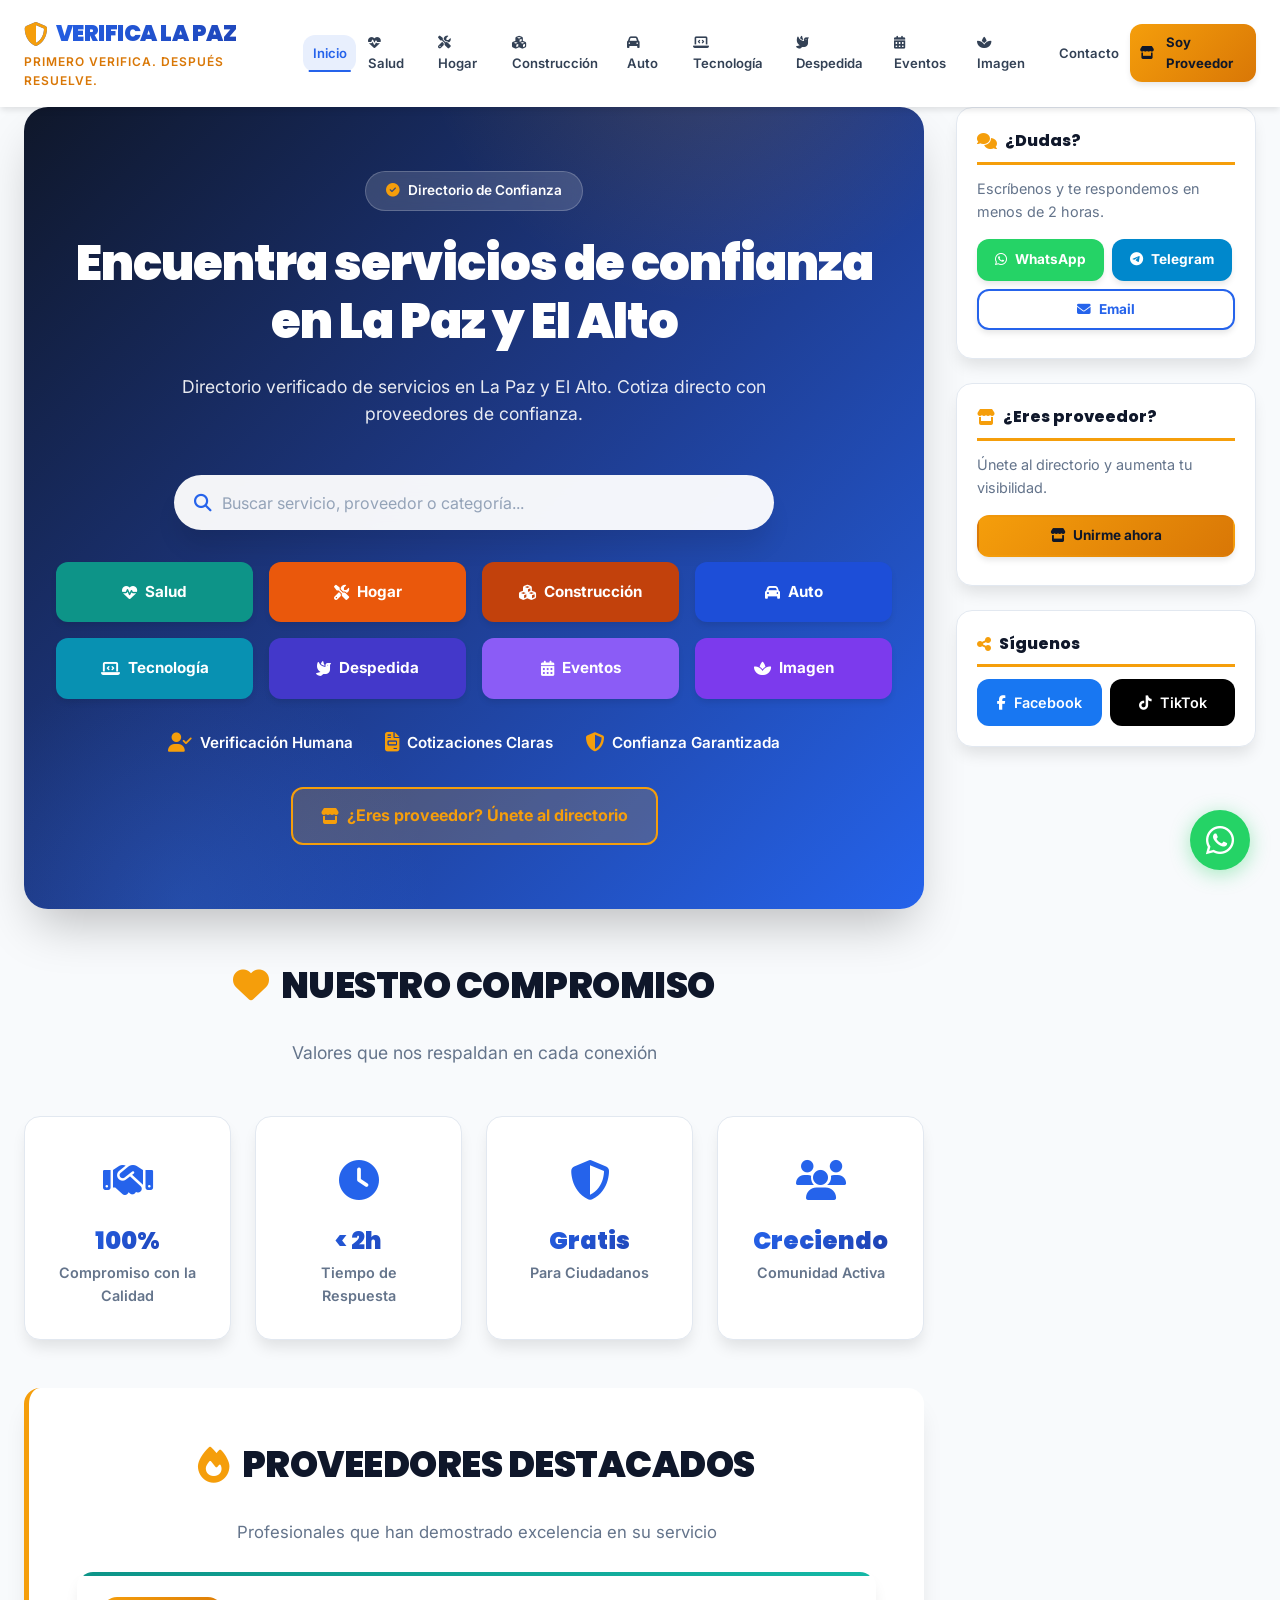
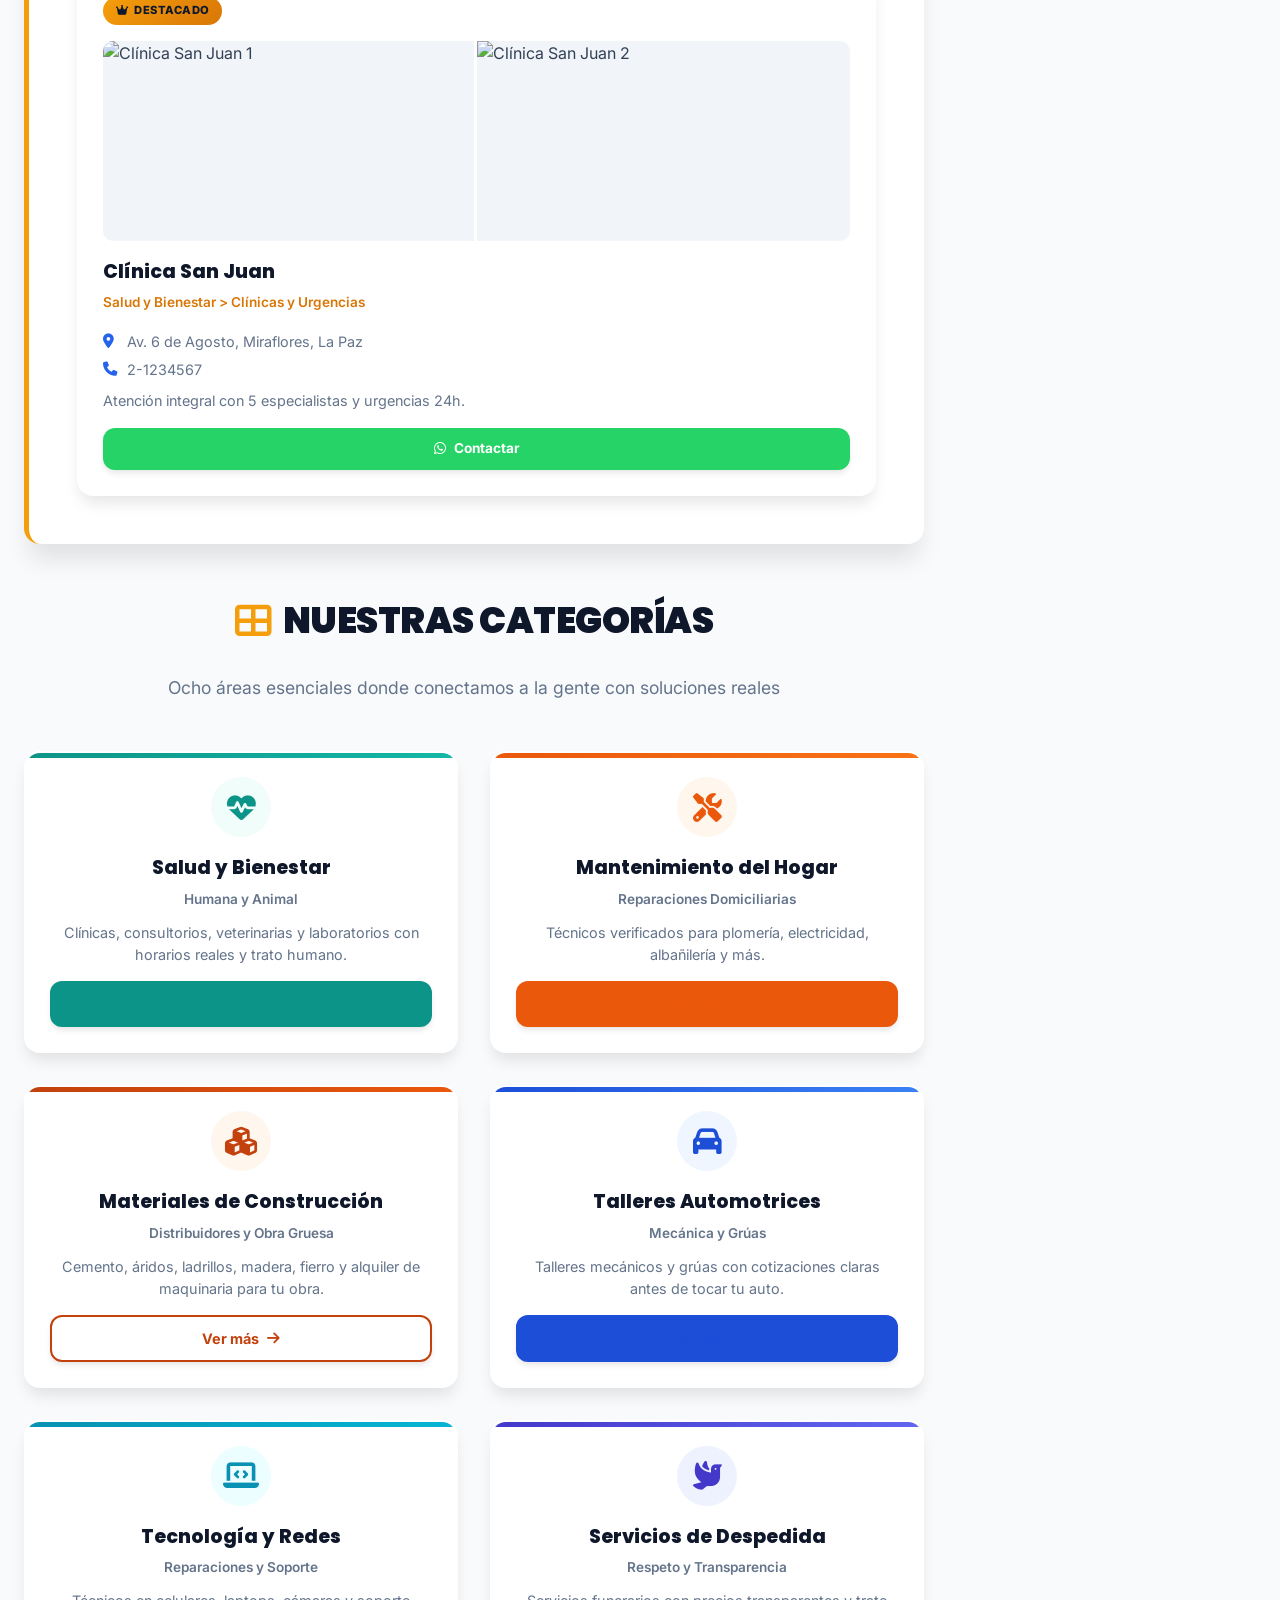
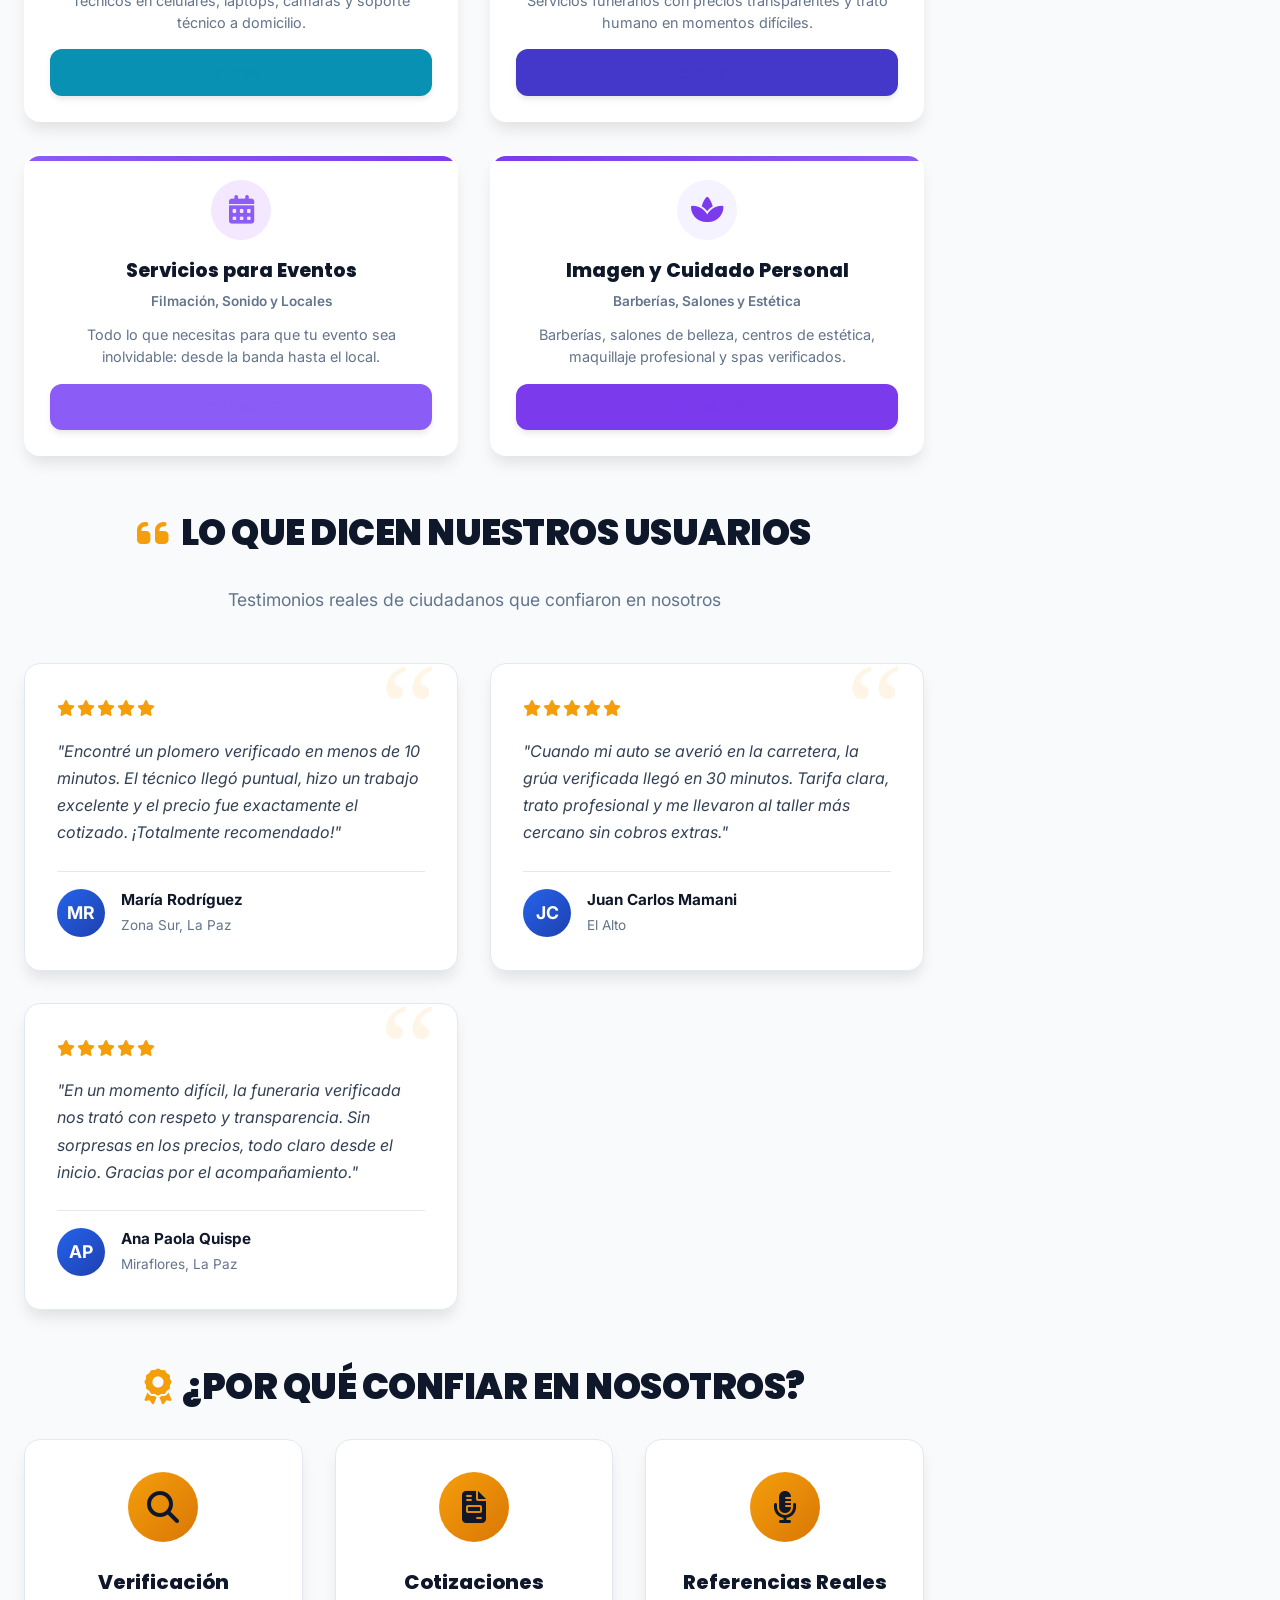
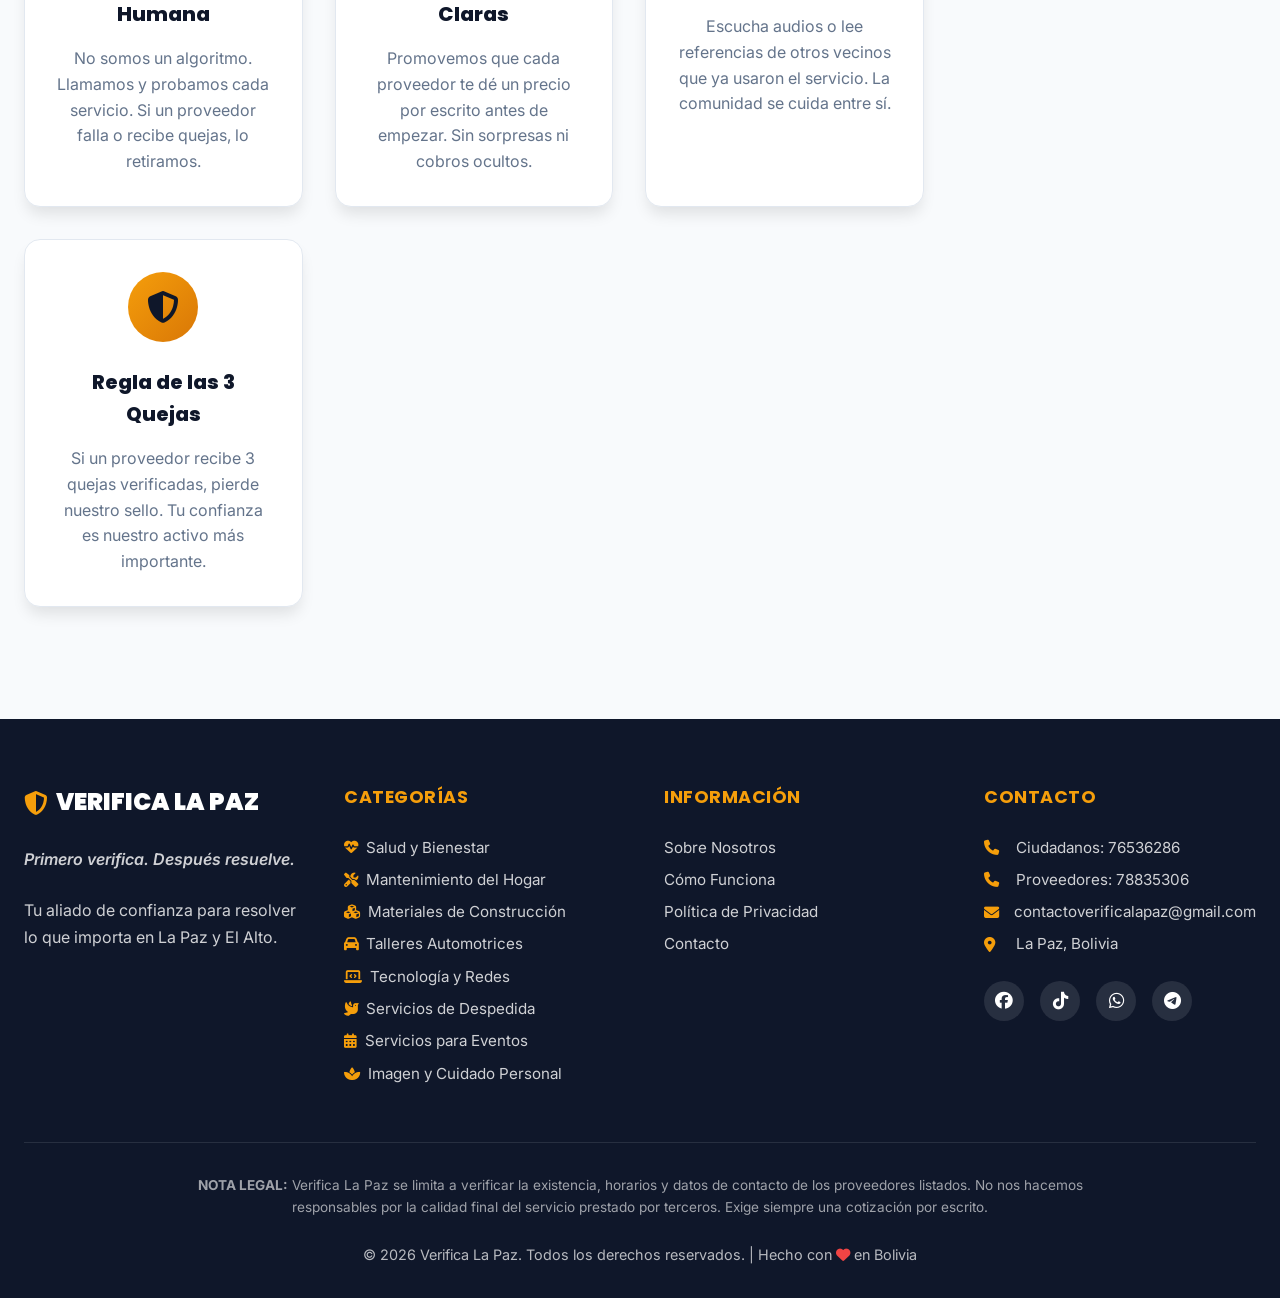
==== commit badc0a87: "refactor: rediseño completo portada v8.0 - tarjetas minimalistas y sidebar compacto" ====
--- a/index.html
+++ b/index.html
@@ -75,13 +75,14 @@
             
             <div class="content-main">
                 
-                <section class="hero" aria-labelledby="hero-title">
+                <!-- HERO REDISEÑADO: Más limpio y directo -->
+                <section class="hero hero-redesigned" aria-labelledby="hero-title">
                     <div class="hero-content fade-in">
                         <div class="hero-badge">
                             <i class="fas fa-check-circle" aria-hidden="true"></i> Directorio de Confianza
                         </div>
                         <h2 class="hero-title" id="hero-title">Encuentra servicios de confianza en La Paz y El Alto</h2>
-                        <p class="hero-subtitle">Deja de perder tiempo con datos obsoletos. Nosotros verificamos personalmente a cada proveedor para que tú tomes decisiones con total tranquilidad.</p>
+                        <p class="hero-subtitle hero-subtitle-short">Directorio verificado de servicios en La Paz y El Alto. Cotiza directo con proveedores de confianza.</p>
                         
                         <div class="hero-search">
                             <div class="search-container">
@@ -92,14 +93,14 @@
                         </div>
                         
                         <div class="hero-buttons">
-                            <a href="salud.html" class="btn btn-primary btn-salud"><i class="fas fa-heartbeat" aria-hidden="true"></i> Salud y Bienestar</a>
-                            <a href="hogar.html" class="btn btn-primary btn-hogar"><i class="fas fa-tools" aria-hidden="true"></i> Mantenimiento del Hogar</a>
-                            <a href="construccion.html" class="btn btn-primary btn-construccion"><i class="fas fa-cubes" aria-hidden="true"></i> Materiales de Construcción</a>
-                            <a href="automotriz.html" class="btn btn-primary btn-auto"><i class="fas fa-car" aria-hidden="true"></i> Talleres Automotrices</a>
-                            <a href="tecnologia.html" class="btn btn-primary btn-tecnologia"><i class="fas fa-laptop-code" aria-hidden="true"></i> Tecnología y Redes</a>
-                            <a href="funerarias.html" class="btn btn-primary btn-funeraria"><i class="fas fa-dove" aria-hidden="true"></i> Servicios de Despedida</a>
-                            <a href="eventos.html" class="btn btn-primary btn-eventos"><i class="fas fa-calendar-alt" aria-hidden="true"></i> Servicios para Eventos</a>
-                            <a href="imagen.html" class="btn btn-primary btn-imagen"><i class="fas fa-spa" aria-hidden="true"></i> Imagen y Cuidado Personal</a>
+                            <a href="salud.html" class="btn btn-primary btn-salud"><i class="fas fa-heartbeat" aria-hidden="true"></i> Salud</a>
+                            <a href="hogar.html" class="btn btn-primary btn-hogar"><i class="fas fa-tools" aria-hidden="true"></i> Hogar</a>
+                            <a href="construccion.html" class="btn btn-primary btn-construccion"><i class="fas fa-cubes" aria-hidden="true"></i> Construcción</a>
+                            <a href="automotriz.html" class="btn btn-primary btn-auto"><i class="fas fa-car" aria-hidden="true"></i> Auto</a>
+                            <a href="tecnologia.html" class="btn btn-primary btn-tecnologia"><i class="fas fa-laptop-code" aria-hidden="true"></i> Tecnología</a>
+                            <a href="funerarias.html" class="btn btn-primary btn-funeraria"><i class="fas fa-dove" aria-hidden="true"></i> Despedida</a>
+                            <a href="eventos.html" class="btn btn-primary btn-eventos"><i class="fas fa-calendar-alt" aria-hidden="true"></i> Eventos</a>
+                            <a href="imagen.html" class="btn btn-primary btn-imagen"><i class="fas fa-spa" aria-hidden="true"></i> Imagen</a>
                         </div>
                         
                         <div class="hero-features">
@@ -114,6 +115,7 @@
                     </div>
                 </section>
 
+                <!-- ESTADÍSTICAS -->
                 <section class="stats-section fade-in" aria-labelledby="stats-title">
                     <h2 class="section-title" id="stats-title"><i class="fas fa-heart" aria-hidden="true"></i> NUESTRO COMPROMISO</h2>
                     <p class="section-description">Valores que nos respaldan en cada conexión</p>
@@ -142,6 +144,7 @@
                     </div>
                 </section>
 
+                <!-- PROVEEDORES DESTACADOS -->
                 <section class="featured-section fade-in" aria-labelledby="destacados-title">
                     <h2 class="section-title" id="destacados-title"><i class="fas fa-fire" aria-hidden="true"></i> PROVEEDORES DESTACADOS</h2>
                     <p class="section-description">Profesionales que han demostrado excelencia en su servicio</p>
@@ -152,12 +155,13 @@
                     </div>
                 </section>
 
+                <!-- CATEGORÍAS REDISEÑADAS: Tarjetas minimalistas -->
                 <section class="categories-section" aria-labelledby="categorias-title">
                     <h2 class="section-title fade-in" id="categorias-title"><i class="fas fa-th-large" aria-hidden="true"></i> NUESTRAS CATEGORÍAS</h2>
                     <p class="section-description fade-in">Ocho áreas esenciales donde conectamos a la gente con soluciones reales</p>
                     
                     <div class="categories-grid">
-                        <article class="category-card category-salud fade-in">
+                        <article class="category-card category-salud minimal fade-in">
                             <div class="category-icon"><i class="fas fa-heartbeat" aria-hidden="true"></i></div>
                             <h3>Salud y Bienestar</h3>
                             <p class="category-subtitle">Humana y Animal</p>
@@ -169,11 +173,10 @@
                             </ul>
                             <div class="category-actions">
                                 <a href="salud.html" class="btn btn-outline btn-salud">Ver más <i class="fas fa-arrow-right" aria-hidden="true"></i></a>
-                                <a href="https://wa.me/59176536286?text=Hola,%20necesito%20información%20sobre%20salud" class="btn btn-whatsapp" target="_blank" rel="noopener noreferrer"><i class="fab fa-whatsapp" aria-hidden="true"></i></a>
-                            </div>
-                        </article>
-
-                        <article class="category-card category-hogar fade-in">
+                            </div>
+                        </article>
+
+                        <article class="category-card category-hogar minimal fade-in">
                             <div class="category-icon"><i class="fas fa-tools" aria-hidden="true"></i></div>
                             <h3>Mantenimiento del Hogar</h3>
                             <p class="category-subtitle">Reparaciones Domiciliarias</p>
@@ -185,11 +188,10 @@
                             </ul>
                             <div class="category-actions">
                                 <a href="hogar.html" class="btn btn-outline btn-hogar">Ver más <i class="fas fa-arrow-right" aria-hidden="true"></i></a>
-                                <a href="https://wa.me/59176536286?text=Hola,%20necesito%20un%20técnico%20para%20mi%20hogar" class="btn btn-whatsapp" target="_blank" rel="noopener noreferrer"><i class="fab fa-whatsapp" aria-hidden="true"></i></a>
-                            </div>
-                        </article>
-
-                        <article class="category-card category-construccion fade-in">
+                            </div>
+                        </article>
+
+                        <article class="category-card category-construccion minimal fade-in">
                             <div class="category-icon"><i class="fas fa-cubes" aria-hidden="true"></i></div>
                             <h3>Materiales de Construcción</h3>
                             <p class="category-subtitle">Distribuidores y Obra Gruesa</p>
@@ -201,11 +203,10 @@
                             </ul>
                             <div class="category-actions">
                                 <a href="construccion.html" class="btn btn-outline btn-construccion">Ver más <i class="fas fa-arrow-right" aria-hidden="true"></i></a>
-                                <a href="https://wa.me/59176536286?text=Hola,%20quiero%20cotizar%20materiales%20de%20construccion" class="btn btn-whatsapp" target="_blank" rel="noopener noreferrer"><i class="fab fa-whatsapp" aria-hidden="true"></i></a>
-                            </div>
-                        </article>
-
-                        <article class="category-card category-auto fade-in">
+                            </div>
+                        </article>
+
+                        <article class="category-card category-auto minimal fade-in">
                             <div class="category-icon"><i class="fas fa-car" aria-hidden="true"></i></div>
                             <h3>Talleres Automotrices</h3>
                             <p class="category-subtitle">Mecánica y Grúas</p>
@@ -217,11 +218,10 @@
                             </ul>
                             <div class="category-actions">
                                 <a href="automotriz.html" class="btn btn-outline btn-auto">Ver más <i class="fas fa-arrow-right" aria-hidden="true"></i></a>
-                                <a href="https://wa.me/59176536286?text=Hola,%20necesito%20mecánico%20o%20grúa" class="btn btn-whatsapp" target="_blank" rel="noopener noreferrer"><i class="fab fa-whatsapp" aria-hidden="true"></i></a>
-                            </div>
-                        </article>
-
-                        <article class="category-card category-tecnologia fade-in">
+                            </div>
+                        </article>
+
+                        <article class="category-card category-tecnologia minimal fade-in">
                             <div class="category-icon"><i class="fas fa-laptop-code" aria-hidden="true"></i></div>
                             <h3>Tecnología y Redes</h3>
                             <p class="category-subtitle">Reparaciones y Soporte</p>
@@ -233,11 +233,10 @@
                             </ul>
                             <div class="category-actions">
                                 <a href="tecnologia.html" class="btn btn-outline btn-tecnologia">Ver más <i class="fas fa-arrow-right" aria-hidden="true"></i></a>
-                                <a href="https://wa.me/59176536286?text=Hola,%20necesito%20reparar%20mi%20equipo%20tecnológico" class="btn btn-whatsapp" target="_blank" rel="noopener noreferrer"><i class="fab fa-whatsapp" aria-hidden="true"></i></a>
-                            </div>
-                        </article>
-
-                        <article class="category-card category-funeraria fade-in">
+                            </div>
+                        </article>
+
+                        <article class="category-card category-funeraria minimal fade-in">
                             <div class="category-icon"><i class="fas fa-dove" aria-hidden="true"></i></div>
                             <h3>Servicios de Despedida</h3>
                             <p class="category-subtitle">Respeto y Transparencia</p>
@@ -249,11 +248,10 @@
                             </ul>
                             <div class="category-actions">
                                 <a href="funerarias.html" class="btn btn-outline btn-funeraria">Ver más <i class="fas fa-arrow-right" aria-hidden="true"></i></a>
-                                <a href="https://wa.me/59176536286?text=Hola,%20necesito%20información%20funeraria" class="btn btn-whatsapp" target="_blank" rel="noopener noreferrer"><i class="fab fa-whatsapp" aria-hidden="true"></i></a>
-                            </div>
-                        </article>
-
-                        <article class="category-card category-eventos fade-in">
+                            </div>
+                        </article>
+
+                        <article class="category-card category-eventos minimal fade-in">
                             <div class="category-icon"><i class="fas fa-calendar-alt" aria-hidden="true"></i></div>
                             <h3>Servicios para Eventos</h3>
                             <p class="category-subtitle">Filmación, Sonido y Locales</p>
@@ -265,11 +263,10 @@
                             </ul>
                             <div class="category-actions">
                                 <a href="eventos.html" class="btn btn-outline btn-eventos">Ver más <i class="fas fa-arrow-right" aria-hidden="true"></i></a>
-                                <a href="https://wa.me/59176536286?text=Hola,%20necesito%20servicios%20para%20un%20evento" class="btn btn-whatsapp" target="_blank" rel="noopener noreferrer"><i class="fab fa-whatsapp" aria-hidden="true"></i></a>
-                            </div>
-                        </article>
-
-                        <article class="category-card category-imagen fade-in">
+                            </div>
+                        </article>
+
+                        <article class="category-card category-imagen minimal fade-in">
                             <div class="category-icon"><i class="fas fa-spa" aria-hidden="true"></i></div>
                             <h3>Imagen y Cuidado Personal</h3>
                             <p class="category-subtitle">Barberías, Salones y Estética</p>
@@ -281,12 +278,12 @@
                             </ul>
                             <div class="category-actions">
                                 <a href="imagen.html" class="btn btn-outline btn-imagen">Ver más <i class="fas fa-arrow-right" aria-hidden="true"></i></a>
-                                <a href="https://wa.me/59176536286?text=Hola,%20busco%20un%20servicio%20de%20imagen%20y%20cuidado%20personal" class="btn btn-whatsapp" target="_blank" rel="noopener noreferrer"><i class="fab fa-whatsapp" aria-hidden="true"></i></a>
-                            </div>
-                        </article>
-                    </div>
-                </section>
-
+                            </div>
+                        </article>
+                    </div>
+                </section>
+
+                <!-- TESTIMONIOS -->
                 <section class="testimonials-section fade-in" aria-labelledby="testimonios-title">
                     <h2 class="section-title" id="testimonios-title"><i class="fas fa-quote-left" aria-hidden="true"></i> LO QUE DICEN NUESTROS USUARIOS</h2>
                     <p class="section-description">Testimonios reales de ciudadanos que confiaron en nosotros</p>
@@ -309,6 +306,7 @@
                     </div>
                 </section>
 
+                <!-- POR QUÉ CONFIAR -->
                 <section class="why-us-section fade-in" aria-labelledby="why-title">
                     <h2 class="section-title" id="why-title"><i class="fas fa-award" aria-hidden="true"></i> ¿POR QUÉ CONFIAR EN NOSOTROS?</h2>
                     <div class="why-us-grid">
@@ -337,26 +335,32 @@
 
             </div>
 
-            <aside class="sidebar" role="complementary">
+            <!-- SIDEBAR COMPACTO REDISEÑADO -->
+            <aside class="sidebar sidebar-compact" role="complementary">
                 <div class="sidebar-section fade-in">
-                    <h3><i class="fas fa-comments" aria-hidden="true"></i> CONTÁCTANOS</h3>
-                    <p>¿No encuentras lo que buscas? Escríbenos directamente.</p>
-                    <a href="https://wa.me/59176536286" class="btn btn-whatsapp btn-block" target="_blank" rel="noopener noreferrer"><i class="fab fa-whatsapp" aria-hidden="true"></i> WhatsApp: 76536286</a>
-                    <a href="https://t.me/verificalapaz_bot" class="btn btn-telegram btn-block" target="_blank" rel="noopener noreferrer"><i class="fab fa-telegram" aria-hidden="true"></i> Bot de Telegram</a>
-                    <a href="mailto:contactoverificalapaz@gmail.com" class="btn btn-outline btn-block"><i class="fas fa-envelope" aria-hidden="true"></i> Email</a>
+                    <h3><i class="fas fa-comments" aria-hidden="true"></i> ¿Dudas?</h3>
+                    <p style="font-size: 0.9rem; margin-bottom: 1rem;">Escríbenos y te respondemos en menos de 2 horas.</p>
+                    <div style="display: flex; gap: 0.5rem; flex-wrap: wrap;">
+                        <a href="https://wa.me/59176536286" class="btn btn-whatsapp btn-sm" target="_blank" rel="noopener noreferrer">
+                            <i class="fab fa-whatsapp" aria-hidden="true"></i> WhatsApp
+                        </a>
+                        <a href="https://t.me/verificalapaz_bot" class="btn btn-telegram btn-sm" target="_blank" rel="noopener noreferrer">
+                            <i class="fab fa-telegram" aria-hidden="true"></i> Telegram
+                        </a>
+                    </div>
+                    <a href="mailto:contactoverificalapaz@gmail.com" class="btn btn-outline btn-sm btn-block" style="margin-top: 0.5rem;">
+                        <i class="fas fa-envelope" aria-hidden="true"></i> Email
+                    </a>
                 </div>
                 <div class="sidebar-section fade-in">
-                    <h3><i class="fas fa-store" aria-hidden="true"></i> ¿ERES PROVEEDOR?</h3>
-                    <p>Únete a nuestro directorio y aumenta tu visibilidad. Aceptamos desde técnicos independientes hasta grandes empresas.</p>
-                    <ul class="provider-benefits">
-                        <li><i class="fas fa-check" aria-hidden="true"></i> Sello de confianza</li>
-                        <li><i class="fas fa-check" aria-hidden="true"></i> Sin comisión por cliente</li>
-                        <li><i class="fas fa-check" aria-hidden="true"></i> Mayor visibilidad online</li>
-                    </ul>
-                    <a href="https://wa.me/59178835306?text=Hola,%20soy%20proveedor%20y%20quiero%20aparecer%20en%20el%20directorio" class="btn btn-primary btn-block" target="_blank" rel="noopener noreferrer"><i class="fas fa-store" aria-hidden="true"></i> Unirme ahora</a>
+                    <h3><i class="fas fa-store" aria-hidden="true"></i> ¿Eres proveedor?</h3>
+                    <p style="font-size: 0.9rem; margin-bottom: 1rem;">Únete al directorio y aumenta tu visibilidad.</p>
+                    <a href="https://wa.me/59178835306?text=Hola,%20soy%20proveedor%20y%20quiero%20aparecer%20en%20el%20directorio" class="btn btn-primary btn-sm btn-block" target="_blank" rel="noopener noreferrer">
+                        <i class="fas fa-store" aria-hidden="true"></i> Unirme ahora
+                    </a>
                 </div>
                 <div class="sidebar-section fade-in">
-                    <h3><i class="fas fa-share-alt" aria-hidden="true"></i> SÍGUENOS</h3>
+                    <h3><i class="fas fa-share-alt" aria-hidden="true"></i> Síguenos</h3>
                     <div class="social-grid">
                         <a href="https://facebook.com/ContactoverificaLaPaz" class="social-link facebook" target="_blank" rel="noopener noreferrer"><i class="fab fa-facebook-f" aria-hidden="true"></i><span>Facebook</span></a>
                         <a href="https://tiktok.com/@verifica_la_paz" class="social-link tiktok" target="_blank" rel="noopener noreferrer"><i class="fab fa-tiktok" aria-hidden="true"></i><span>TikTok</span></a>
--- a/css/style.css
+++ b/css/style.css
@@ -1,9 +1,8 @@
 /* ========================================
-   VERIFICA LA PAZ - CSS MODERNO PREMIUM v6.2
+   VERIFICA LA PAZ - CSS v8.0
    Diseño: Glassmorphism + Neumorphism
-   Sistema de colores por categoría
-   Incluye: Eventos, Galería, Badges Premium
-   MOBILE OPTIMIZED
+   Rediseño: Tarjetas minimalistas + Sidebar compacto
+   Mobile First + Desktop Optimized
    Última actualización: Octubre 2026
    ======================================== */
 
@@ -44,6 +43,10 @@
     --color-hogar-claro: #F97316;
     --bg-hogar: #FFF7ED;
     
+    --color-construccion: #C2410C;
+    --color-construccion-claro: #EA580C;
+    --bg-construccion: #FFF7ED;
+    
     --color-auto: #1D4ED8;
     --color-auto-claro: #3B82F6;
     --bg-auto: #EFF6FF;
@@ -56,34 +59,24 @@
     --color-funeraria-claro: #6366F1;
     --bg-funeraria: #EEF2FF;
     
-    /* Color para Eventos */
     --color-eventos: #8B5CF6;
     --color-eventos-claro: #A78BFA;
     --bg-eventos: #F3E8FF;
     
-    /* Color para Materiales de Construcción */
-    --color-construccion: #C2410C;
-    --color-construccion-claro: #EA580C;
-    --bg-construccion: #FFF7ED;
-    --gradiente-construccion: linear-gradient(135deg, #C2410C 0%, #EA580C 100%);
-    
-    /* Color para Imagen y Cuidado Personal */
     --color-imagen: #7C3AED;
     --color-imagen-claro: #8B5CF6;
     --color-imagen-oscuro: #6D28D9;
     --bg-imagen: #F5F3FF;
-    --gradiente-imagen: linear-gradient(135deg, #7C3AED 0%, #8B5CF6 100%);
-    --sombra-glow-imagen: 0 0 40px rgba(124, 58, 237, 0.3);
-    
-    /* Gradientes Modernos */
-    --gradiente-principal: linear-gradient(135deg, #667eea 0%, #764ba2 100%);
+    
+    /* Gradientes */
     --gradiente-azul: linear-gradient(135deg, #2563EB 0%, #1E40AF 100%);
     --gradiente-dorado: linear-gradient(135deg, #F59E0B 0%, #D97706 100%);
     --gradiente-hero: linear-gradient(135deg, #0F172A 0%, #1E3A8A 50%, #2563EB 100%);
-    --gradiente-glass: linear-gradient(135deg, rgba(255,255,255,0.1) 0%, rgba(255,255,255,0.05) 100%);
     --gradiente-eventos: linear-gradient(135deg, #8B5CF6 0%, #7C3AED 100%);
-    
-    /* Sombras Modernas */
+    --gradiente-construccion: linear-gradient(135deg, #C2410C 0%, #EA580C 100%);
+    --gradiente-imagen: linear-gradient(135deg, #7C3AED 0%, #8B5CF6 100%);
+    
+    /* Sombras */
     --sombra-xs: 0 1px 2px 0 rgba(0, 0, 0, 0.05);
     --sombra-sm: 0 4px 6px -1px rgba(0, 0, 0, 0.1);
     --sombra-md: 0 10px 15px -3px rgba(0, 0, 0, 0.1);
@@ -91,7 +84,7 @@
     --sombra-xl: 0 25px 50px -12px rgba(0, 0, 0, 0.25);
     --sombra-glow-azul: 0 0 40px rgba(37, 99, 235, 0.3);
     --sombra-glow-dorado: 0 0 40px rgba(245, 158, 11, 0.3);
-    --sombra-glow-eventos: 0 0 40px rgba(139, 92, 246, 0.3);
+    --sombra-glow-imagen: 0 0 40px rgba(124, 58, 237, 0.3);
     
     /* Bordes */
     --radio-sm: 8px;
@@ -107,7 +100,6 @@
     /* Transiciones */
     --transicion-rapida: all 0.2s cubic-bezier(0.4, 0, 0.2, 1);
     --transicion-normal: all 0.3s cubic-bezier(0.4, 0, 0.2, 1);
-    --transicion-lenta: all 0.5s cubic-bezier(0.4, 0, 0.2, 1);
     
     /* Espaciado */
     --espacio-xs: 0.5rem;
@@ -142,7 +134,7 @@
 }
 
 /* ========================================
-   ESTRUCTURA PRINCIPAL (Content Grid)
+   ESTRUCTURA PRINCIPAL
    ======================================== */
 .content-grid {
     display: grid;
@@ -151,11 +143,9 @@
     align-items: start;
 }
 .content-main { min-width: 0; }
-.content-main .category-card,
-.content-main .destacado-card { min-width: 0; }
-
-/* ========================================
-   HEADER MODERNO (Glassmorphism)
+
+/* ========================================
+   HEADER (Glassmorphism)
    ======================================== */
 .header {
     background: rgba(255, 255, 255, 0.95);
@@ -256,7 +246,7 @@
 .btn-proveedor::after { display: none; }
 
 /* ========================================
-   HERO SECTION MODERNO
+   HERO REFINADO
    ======================================== */
 .hero {
     background: var(--gradiente-hero);
@@ -339,7 +329,14 @@
 
 .hero-subtitle { font-size: 1.2rem; max-width: 700px; margin: 0 auto var(--espacio-xl); opacity: 0.9; line-height: 1.7; animation: fadeInUp 1s ease-out; }
 
-/* Barra de búsqueda inteligente */
+/* Subtítulo corto para el rediseño */
+.hero-subtitle-short {
+    max-width: 650px;
+    font-size: 1.1rem;
+    line-height: 1.5;
+}
+
+/* Barra de búsqueda */
 .hero-search { max-width: 600px; margin: 0 auto var(--espacio-lg); animation: fadeInUp 1.1s ease-out; }
 
 .search-container {
@@ -412,14 +409,14 @@
 /* Botones del Hero */
 .hero-buttons {
     display: grid;
-    grid-template-columns: repeat(3, 1fr);
+    grid-template-columns: repeat(4, 1fr);
     gap: var(--espacio-sm);
-    max-width: 800px;
+    max-width: 900px;
     margin: 0 auto var(--espacio-lg);
     animation: fadeInUp 1.2s ease-out;
 }
 
-.hero-buttons .btn { padding: 1rem 1.5rem; font-size: 1rem; font-weight: 700; display: flex; align-items: center; justify-content: center; gap: 0.5rem; }
+.hero-buttons .btn { padding: 1rem 1rem; font-size: 0.95rem; font-weight: 700; display: flex; align-items: center; justify-content: center; gap: 0.5rem; }
 
 .hero-features { display: flex; justify-content: center; gap: var(--espacio-lg); margin-bottom: var(--espacio-lg); flex-wrap: wrap; animation: fadeInUp 1.4s ease-out; }
 .hero-feature { display: flex; align-items: center; gap: 0.5rem; font-size: 0.95rem; font-weight: 600; }
@@ -512,6 +509,8 @@
 .btn-salud:hover { background: var(--color-salud-claro); box-shadow: 0 8px 20px rgba(13, 148, 136, 0.4); }
 .btn-hogar { background: var(--color-hogar); color: var(--blanco); }
 .btn-hogar:hover { background: var(--color-hogar-claro); box-shadow: 0 8px 20px rgba(234, 88, 12, 0.4); }
+.btn-construccion { background: var(--color-construccion); color: var(--blanco); }
+.btn-construccion:hover { background: var(--color-construccion-claro); box-shadow: 0 8px 20px rgba(194, 65, 12, 0.35); }
 .btn-auto { background: var(--color-auto); color: var(--blanco); }
 .btn-auto:hover { background: var(--color-auto-claro); box-shadow: 0 8px 20px rgba(29, 78, 216, 0.4); }
 .btn-tecnologia { background: var(--color-tecnologia); color: var(--blanco); }
@@ -519,16 +518,16 @@
 .btn-funeraria { background: var(--color-funeraria); color: var(--blanco); }
 .btn-funeraria:hover { background: var(--color-funeraria-claro); box-shadow: 0 8px 20px rgba(67, 56, 202, 0.4); }
 .btn-eventos { background: var(--color-eventos); color: var(--blanco); }
-.btn-eventos:hover { background: var(--color-eventos-claro); box-shadow: var(--sombra-glow-eventos); }
-.btn-construccion { background: var(--color-construccion); color: var(--blanco); }
-.btn-construccion:hover { background: var(--color-construccion-claro); box-shadow: 0 8px 20px rgba(194, 65, 12, 0.35); }
+.btn-eventos:hover { background: var(--color-eventos-claro); box-shadow: 0 8px 20px rgba(139, 92, 246, 0.4); }
 .btn-imagen { background: var(--color-imagen); color: var(--blanco); }
-.btn-imagen:hover { background: var(--color-imagen-claro); box-shadow: 0 8px 20px rgba(124, 58, 237, 0.4); }
+.btn-imagen:hover { background: var(--color-imagen-claro); box-shadow: var(--sombra-glow-imagen); }
 
 .btn-outline.btn-salud { border-color: var(--color-salud); color: var(--color-salud); }
 .btn-outline.btn-salud:hover { background: var(--color-salud); color: var(--blanco); }
 .btn-outline.btn-hogar { border-color: var(--color-hogar); color: var(--color-hogar); }
 .btn-outline.btn-hogar:hover { background: var(--color-hogar); color: var(--blanco); }
+.btn-outline.btn-construccion { border-color: var(--color-construccion); color: var(--color-construccion); background: transparent; }
+.btn-outline.btn-construccion:hover { background: var(--color-construccion); color: var(--blanco); }
 .btn-outline.btn-auto { border-color: var(--color-auto); color: var(--color-auto); }
 .btn-outline.btn-auto:hover { background: var(--color-auto); color: var(--blanco); }
 .btn-outline.btn-tecnologia { border-color: var(--color-tecnologia); color: var(--color-tecnologia); }
@@ -537,8 +536,6 @@
 .btn-outline.btn-funeraria:hover { background: var(--color-funeraria); color: var(--blanco); }
 .btn-outline.btn-eventos { border-color: var(--color-eventos); color: var(--color-eventos); }
 .btn-outline.btn-eventos:hover { background: var(--color-eventos); color: var(--blanco); }
-.btn-outline.btn-construccion { border-color: var(--color-construccion); color: var(--color-construccion); background: transparent; }
-.btn-outline.btn-construccion:hover { background: var(--color-construccion); color: var(--blanco); }
 .btn-outline.btn-imagen { border-color: var(--color-imagen); color: var(--color-imagen); }
 .btn-outline.btn-imagen:hover { background: var(--color-imagen); color: var(--blanco); }
 
@@ -617,7 +614,7 @@
 .stat-label { font-size: 0.9rem; color: var(--gris-medio); font-weight: 600; }
 
 /* ========================================
-   CATEGORÍAS GRID
+   CATEGORÍAS - VERSIÓN CLÁSICA (páginas internas)
    ======================================== */
 .categories-section { margin-bottom: var(--espacio-xl); }
 .categories-grid { display: grid; grid-template-columns: repeat(auto-fit, minmax(300px, 1fr)); gap: var(--espacio-lg); }
@@ -654,6 +651,8 @@
 .category-salud .category-icon { background: var(--bg-salud); color: var(--color-salud); }
 .category-hogar::before { background: linear-gradient(135deg, var(--color-hogar), var(--color-hogar-claro)); }
 .category-hogar .category-icon { background: var(--bg-hogar); color: var(--color-hogar); }
+.category-construccion::before { background: var(--gradiente-construccion); }
+.category-construccion .category-icon { background: var(--bg-construccion); color: var(--color-construccion); }
 .category-auto::before { background: linear-gradient(135deg, var(--color-auto), var(--color-auto-claro)); }
 .category-auto .category-icon { background: var(--bg-auto); color: var(--color-auto); }
 .category-tecnologia::before { background: linear-gradient(135deg, var(--color-tecnologia), var(--color-tecnologia-claro)); }
@@ -662,13 +661,8 @@
 .category-funeraria .category-icon { background: var(--bg-funeraria); color: var(--color-funeraria); }
 .category-eventos::before { background: var(--gradiente-eventos); }
 .category-eventos .category-icon { background: var(--bg-eventos); color: var(--color-eventos); }
-.category-eventos:hover .category-icon { transform: scale(1.1) rotate(5deg); }
-.category-construccion::before { background: var(--gradiente-construccion); }
-.category-construccion .category-icon { background: var(--bg-construccion); color: var(--color-construccion); }
-.category-construccion:hover .category-icon { transform: scale(1.1) rotate(5deg); }
 .category-imagen::before { background: var(--gradiente-imagen); }
 .category-imagen .category-icon { background: var(--bg-imagen); color: var(--color-imagen); }
-.category-imagen:hover .category-icon { transform: scale(1.1) rotate(5deg); }
 
 .category-card h3 { font-family: var(--fuente-titulos); font-size: 1.5rem; font-weight: 800; color: var(--azul-profundo); text-align: center; margin-bottom: var(--espacio-xs); }
 .category-subtitle { text-align: center; color: var(--dorado-oscuro); font-weight: 600; font-size: 0.9rem; margin-bottom: var(--espacio-md); }
@@ -684,7 +678,92 @@
 .proveedores-grid { display: grid; grid-template-columns: repeat(auto-fit, minmax(300px, 1fr)); gap: var(--espacio-lg); margin-top: var(--espacio-md); }
 
 /* ========================================
-   GALERÍA DE IMÁGENES - MOBILE OPTIMIZED
+   CATEGORÍAS - VERSIÓN MINIMALISTA (portada)
+   ======================================== */
+.category-card.minimal {
+    padding: 1.5rem;
+    transition: transform 0.3s ease, box-shadow 0.3s ease;
+}
+
+.category-card.minimal:hover {
+    transform: translateY(-5px);
+    box-shadow: 0 10px 30px rgba(0,0,0,0.1);
+}
+
+.category-card.minimal .category-icon {
+    width: 60px;
+    height: 60px;
+    font-size: 1.8rem;
+    margin-bottom: 1rem;
+}
+
+.category-card.minimal h3 {
+    font-size: 1.2rem;
+    margin-bottom: 0.3rem;
+}
+
+.category-card.minimal .category-subtitle {
+    font-size: 0.85rem;
+    margin-bottom: 0.8rem;
+}
+
+.category-card.minimal > p {
+    font-size: 0.9rem;
+    margin-bottom: 1rem;
+    line-height: 1.5;
+    color: var(--gris-medio);
+}
+
+/* Ocultar lista en desktop (sigue en HTML por Regla de Oro) */
+.category-card.minimal .category-services {
+    display: none;
+}
+
+.category-card.minimal .category-actions {
+    justify-content: flex-start;
+    margin-top: 0.5rem;
+}
+
+.category-card.minimal .category-actions .btn {
+    min-width: auto;
+    padding: 0.6rem 1.2rem;
+    font-size: 0.9rem;
+}
+
+/* Animación de entrada escalonada */
+.category-card.minimal {
+    opacity: 0;
+    animation: fadeInCard 0.5s ease forwards;
+}
+
+.category-card.minimal:nth-child(1) { animation-delay: 0.05s; }
+.category-card.minimal:nth-child(2) { animation-delay: 0.1s; }
+.category-card.minimal:nth-child(3) { animation-delay: 0.15s; }
+.category-card.minimal:nth-child(4) { animation-delay: 0.2s; }
+.category-card.minimal:nth-child(5) { animation-delay: 0.25s; }
+.category-card.minimal:nth-child(6) { animation-delay: 0.3s; }
+.category-card.minimal:nth-child(7) { animation-delay: 0.35s; }
+.category-card.minimal:nth-child(8) { animation-delay: 0.4s; }
+
+@keyframes fadeInCard {
+    from {
+        opacity: 0;
+        transform: translateY(20px);
+    }
+    to {
+        opacity: 1;
+        transform: translateY(0);
+    }
+}
+
+.category-card.minimal:focus-within {
+    outline: 3px solid var(--dorado-calidad);
+    outline-offset: 2px;
+    border-radius: var(--radio-lg);
+}
+
+/* ========================================
+   GALERÍA DE IMÁGENES
    ======================================== */
 .galeria-proveedor {
     width: 100%;
@@ -705,9 +784,7 @@
     cursor: pointer;
 }
 
-.img-galeria:hover {
-    transform: scale(1.03);
-}
+.img-galeria:hover { transform: scale(1.03); }
 
 .galeria-1 { height: 220px; }
 .galeria-1 .img-galeria { height: 220px; }
@@ -846,15 +923,11 @@
 .featured-section h3 { font-family: var(--fuente-titulos); font-size: 1.75rem; font-weight: 800; color: var(--azul-profundo); margin-bottom: var(--espacio-md); }
 .featured-section > p { color: var(--gris-medio); font-size: 1.05rem; line-height: 1.7; margin-bottom: var(--espacio-md); }
 
-.featured-details { display: flex; gap: var(--espacio-md); margin-bottom: var(--espacio-lg); flex-wrap: wrap; }
-.detail-item { display: flex; align-items: center; gap: 0.5rem; color: var(--gris-oscuro); font-weight: 600; font-size: 0.95rem; }
-.detail-item i { color: var(--verde-accion); }
-
-.categoria-destacada { margin-bottom: var(--espacio-xl); }
-.categoria-titulo { font-family: var(--fuente-titulos); font-size: 1.5rem; font-weight: 800; color: var(--azul-profundo); margin-bottom: var(--espacio-md); display: flex; align-items: center; gap: 0.5rem; }
-.categoria-titulo i { color: var(--dorado-calidad); }
-
-.destacados-list { display: grid; grid-template-columns: repeat(auto-fit, minmax(280px, 1fr)); gap: var(--espacio-md); }
+.destacados-grid { 
+    display: grid; 
+    grid-template-columns: repeat(auto-fit, minmax(280px, 1fr)); 
+    gap: var(--espacio-md); 
+}
 
 .destacado-card {
     background: var(--blanco);
@@ -870,11 +943,11 @@
 .destacado-card::before { content: ''; position: absolute; top: 0; left: 0; right: 0; height: 4px; background: var(--gradiente-azul); }
 .destacado-card.category-salud::before { background: linear-gradient(135deg, var(--color-salud), var(--color-salud-claro)); }
 .destacado-card.category-hogar::before { background: linear-gradient(135deg, var(--color-hogar), var(--color-hogar-claro)); }
+.destacado-card.category-construccion::before { background: var(--gradiente-construccion); }
 .destacado-card.category-auto::before { background: linear-gradient(135deg, var(--color-auto), var(--color-auto-claro)); }
 .destacado-card.category-tecnologia::before { background: linear-gradient(135deg, var(--color-tecnologia), var(--color-tecnologia-claro)); }
 .destacado-card.category-funeraria::before { background: linear-gradient(135deg, var(--color-funeraria), var(--color-funeraria-claro)); }
 .destacado-card.category-eventos::before { background: var(--gradiente-eventos); }
-.destacado-card.category-construccion::before { background: var(--gradiente-construccion); }
 .destacado-card.category-imagen::before { background: var(--gradiente-imagen); }
 
 .destacado-card:hover { transform: translateY(-5px); box-shadow: var(--sombra-xl); }
@@ -898,14 +971,12 @@
 .destacado-subtitle { color: var(--dorado-oscuro); font-weight: 600; font-size: 0.85rem; margin-bottom: var(--espacio-sm); }
 .destacado-info { color: var(--gris-medio); font-size: 0.9rem; margin-bottom: 0.3rem; display: flex; align-items: center; gap: 0.5rem; }
 .destacado-info i { color: var(--azul-confianza); width: 16px; }
-.destacado-video, .destacado-audio { width: 100%; border-radius: var(--radio-md); margin: var(--espacio-sm) 0; }
-.destacado-video { max-height: 200px; object-fit: cover; }
 
 .no-data { text-align: center; padding: var(--espacio-xl); color: var(--gris-medio); grid-column: 1 / -1; }
 .no-data i { font-size: 3rem; color: var(--gris-claro); margin-bottom: var(--espacio-sm); display: block; }
 
 /* ========================================
-   SIDEBAR
+   SIDEBAR COMPACTO (REDISEÑO)
    ======================================== */
 .sidebar { position: sticky; top: 100px; height: fit-content; }
 
@@ -934,6 +1005,22 @@
 .sidebar-section h3 i { color: var(--dorado-calidad); }
 .sidebar-section > p { color: var(--gris-medio); margin-bottom: var(--espacio-md); font-size: 0.95rem; }
 
+/* Sidebar compacto para portada */
+.sidebar-compact .sidebar-section {
+    padding: 1.25rem;
+}
+
+.sidebar-compact .sidebar-section h3 {
+    font-size: 1rem;
+    margin-bottom: 0.75rem;
+    padding-bottom: 0.5rem;
+}
+
+.sidebar-compact .sidebar-section > p {
+    font-size: 0.85rem;
+    margin-bottom: 0.75rem;
+}
+
 .popular-list { list-style: none; }
 .popular-list li { padding: 0.75rem 0; border-bottom: 1px solid var(--gris-borde); transition: var(--transicion-rapida); }
 .popular-list li:last-child { border-bottom: none; }
@@ -954,7 +1041,7 @@
 .social-link.tiktok:hover { background: #333333; transform: translateY(-2px); }
 
 /* ========================================
-   FOOTER MODERNO
+   FOOTER
    ======================================== */
 .footer { background: var(--azul-profundo); color: var(--blanco); padding: var(--espacio-2xl) 0 var(--espacio-lg); margin-top: var(--espacio-2xl); }
 .footer-content { display: grid; grid-template-columns: repeat(auto-fit, minmax(250px, 1fr)); gap: var(--espacio-xl); margin-bottom: var(--espacio-xl); }
@@ -963,9 +1050,6 @@
 .footer-section h3 i { color: var(--dorado-calidad); }
 .footer-tagline { color: var(--dorado-calidad); font-style: italic; font-weight: 600; margin-bottom: var(--espacio-md); }
 .footer-section p { color: rgba(255, 255, 255, 0.8); line-height: 1.7; margin-bottom: var(--espacio-md); }
-
-.footer-payment { display: flex; align-items: center; gap: 0.5rem; color: rgba(255, 255, 255, 0.7); font-size: 0.9rem; margin-top: var(--espacio-md); }
-.footer-payment i { color: var(--dorado-calidad); }
 
 .footer-section h4 { font-family: var(--fuente-titulos); font-size: 1.1rem; font-weight: 700; color: var(--dorado-calidad); margin-bottom: var(--espacio-md); text-transform: uppercase; letter-spacing: 0.5px; }
 .footer-section ul { list-style: none; }
@@ -974,6 +1058,7 @@
 .footer-section ul a:hover { color: var(--dorado-calidad); padding-left: 0.5rem; }
 .footer-section ul a i { color: var(--dorado-calidad); font-size: 0.9rem; }
 
+.contact-info { list-style: none; }
 .contact-info li { display: flex; align-items: center; gap: 0.75rem; color: rgba(255, 255, 255, 0.8); font-size: 0.95rem; margin-bottom: var(--espacio-sm); }
 .contact-info li i { color: var(--dorado-calidad); width: 20px; }
 
@@ -1047,7 +1132,7 @@
 .back-to-top:hover { transform: translateY(-5px); box-shadow: var(--sombra-glow-azul); }
 
 /* ========================================
-   SISTEMA DE NOTIFICACIONES TOAST
+   TOAST NOTIFICATIONS
    ======================================== */
 .toast-container { position: fixed; top: 20px; right: 20px; z-index: 9999; display: flex; flex-direction: column; gap: var(--espacio-sm); max-width: 400px; pointer-events: none; }
 
@@ -1100,24 +1185,8 @@
 .fade-in.visible { opacity: 1; transform: translateY(0); }
 
 /* ========================================
-   ACCESIBILIDAD - Reduced Motion
-   ======================================== */
-@media (prefers-reduced-motion: reduce) {
-    *, *::before, *::after {
-        animation-duration: 0.01ms !important;
-        animation-iteration-count: 1 !important;
-        transition-duration: 0.01ms !important;
-        scroll-behavior: auto !important;
-    }
-    .fade-in { opacity: 1; transform: none; }
-}
-
-/* ========================================
-   VERIFICA LA PAZ v6.2 - MEJORAS ADICIONALES
-   (Badges de Plan, 24h, Galería, Eventos)
-   ======================================== */
-
-/* Badges de Niveles de Verificación */
+   BADGES Y NIVELES
+   ======================================== */
 .badge-nivel {
     display: inline-flex;
     align-items: center;
@@ -1140,9 +1209,7 @@
     border: 1px solid #B45309; 
     box-shadow: 0 0 10px rgba(245, 158, 11, 0.5); 
 }
-.nivel-pendiente { background: #FEF3C7; color: #92400E; border: 1px solid #FCD34D; }
-
-/* Badge 24h y Aviso Responsable */
+
 .badge-24horas { 
     display: inline-flex; 
     align-items: center; 
@@ -1165,20 +1232,11 @@
     font-weight: 500; 
 }
 
-/* Tarjeta Ultra Premium (Borde Dorado) */
 .card-ultra-premium { 
     border: 2px solid #F59E0B !important; 
     box-shadow: 0 0 20px rgba(245, 158, 11, 0.2) !important; 
 }
 
-/* Contenedor de Destacados */
-.destacados-grid { 
-    display: grid; 
-    grid-template-columns: repeat(auto-fit, minmax(280px, 1fr)); 
-    gap: var(--espacio-md); 
-}
-
-/* Texto de Rango Estimado */
 .rango-estimado-texto {
     font-size: 0.85rem;
     color: var(--gris-medio);
@@ -1190,7 +1248,6 @@
     padding: 0 var(--espacio-md);
 }
 
-/* Aviso de directorio (para Construcción) */
 .aviso-directorio {
     max-width: 720px;
     margin: 0 auto 1.25rem;
@@ -1204,9 +1261,20 @@
 }
 
 /* ========================================
-   RESPONSIVE - NAV EXTENSA (9 categorías)
-   ======================================== */
-@media (min-width: 1101px) {
+   RESPONSIVE - NAV EXTENSA (10+ categorías)
+   ======================================== */
+@media (min-width: 1400px) {
+    .categories-grid {
+        grid-template-columns: repeat(4, 1fr);
+        gap: 1.25rem;
+    }
+    
+    .category-card.minimal {
+        padding: 1.25rem;
+    }
+}
+
+@media (min-width: 1201px) {
     .nav { gap: 2px; flex-wrap: nowrap; }
     .nav-link { padding: 0.5rem 0.6rem; font-size: 0.82rem; }
     .nav-link i { margin-right: 4px; font-size: 0.8rem; }
@@ -1214,9 +1282,9 @@
 }
 
 /* ========================================
-   RESPONSIVE - TABLET (1100px)
-   ======================================== */
-@media (max-width: 1100px) {
+   RESPONSIVE - TABLET (769px a 1200px)
+   ======================================== */
+@media (max-width: 1200px) {
     .menu-toggle { display: flex; }
     .nav { 
         position: fixed; 
@@ -1247,14 +1315,13 @@
     .hero-buttons { grid-template-columns: repeat(2, 1fr); }
     .hero-features { flex-direction: column; gap: var(--espacio-sm); }
     .section-title { font-size: 1.75rem; }
-    .categories-grid { grid-template-columns: 1fr; }
+    .categories-grid { grid-template-columns: repeat(2, 1fr); gap: 1.25rem; }
     .why-us-grid { grid-template-columns: 1fr; }
     .sidebar { position: static; margin-top: 1rem; }
     .content-grid { grid-template-columns: 1fr; gap: 2rem; }
     .back-to-top { bottom: 90px; right: 20px; width: 45px; height: 45px; }
     .toast-container { top: 80px; right: 10px; left: 10px; max-width: none; }
     
-    /* Galería en tablet */
     .galeria-2 { height: 180px; }
     .galeria-2 .img-galeria { height: 180px; }
     .galeria-3 .img-principal,
@@ -1263,9 +1330,9 @@
 }
 
 /* ========================================
-   RESPONSIVE - MÓVIL (600px)
-   ======================================== */
-@media (max-width: 600px) {
+   RESPONSIVE - MÓVIL (hasta 768px)
+   ======================================== */
+@media (max-width: 768px) {
     /* Header compacto */
     .header { padding: 0.5rem 0; }
     .logo h1 { font-size: 1.3rem; }
@@ -1282,7 +1349,8 @@
         font-size: 1.6rem;
         margin-bottom: var(--espacio-sm);
     }
-    .hero-subtitle { 
+    .hero-subtitle,
+    .hero-subtitle-short { 
         font-size: 0.95rem;
         margin-bottom: var(--espacio-md);
     }
@@ -1291,8 +1359,8 @@
         gap: 0.5rem;
     }
     .hero-buttons .btn { 
-        padding: 0.75rem 0.5rem; 
-        font-size: 0.85rem;
+        padding: 0.7rem 0.5rem; 
+        font-size: 0.8rem;
     }
     .hero-features { 
         flex-direction: column; 
@@ -1333,7 +1401,37 @@
     .stat-number { font-size: 1.8rem; }
     .stat-label { font-size: 0.8rem; }
     
-    /* Categorías */
+    /* Categorías minimalistas en móvil - mostrar lista */
+    .category-card.minimal .category-services {
+        display: block;
+        margin-top: 0.75rem;
+        padding-top: 0.75rem;
+        border-top: 1px solid var(--gris-borde);
+    }
+    
+    .category-card.minimal .category-services li {
+        font-size: 0.85rem;
+        padding: 0.3rem 0;
+    }
+    
+    .category-card.minimal {
+        padding: 1.25rem;
+    }
+    
+    .category-card.minimal .category-icon {
+        width: 50px;
+        height: 50px;
+        font-size: 1.5rem;
+    }
+    
+    .category-card.minimal h3 {
+        font-size: 1.1rem;
+    }
+    
+    .category-card.minimal > p {
+        font-size: 0.85rem;
+    }
+    
     .categories-grid { 
         grid-template-columns: 1fr;
         gap: var(--espacio-md);
@@ -1348,11 +1446,9 @@
     .category-card h3 { font-size: 1.25rem; }
     .category-actions .btn { min-width: 120px; font-size: 0.85rem; }
     
-    /* GALERÍA OPTIMIZADA PARA MÓVIL */
+    /* Galería móvil */
     .galeria-1,
-    .galeria-1 .img-galeria { 
-        height: 180px; 
-    }
+    .galeria-1 .img-galeria { height: 180px; }
     
     .galeria-2 { 
         height: 140px !important; 
@@ -1365,34 +1461,22 @@
         border-right: 2px solid white;
         flex-shrink: 0;
     }
-    .galeria-2 .img-galeria:last-child {
-        border-right: none;
-    }
-    
-    .galeria-3, .galeria-4 {
-        flex-direction: column;
-    }
+    .galeria-2 .img-galeria:last-child { border-right: none; }
+    
+    .galeria-3, .galeria-4 { flex-direction: column; }
     .galeria-3 .img-principal,
-    .galeria-4 .img-principal { 
-        height: 140px; 
-    }
-    
-    .galeria-secundarias {
-        flex-direction: row !important;
-        flex-wrap: nowrap;
-        gap: 0;
-    }
+    .galeria-4 .img-principal { height: 140px; }
+    
+    .galeria-secundarias { flex-direction: row !important; flex-wrap: nowrap; gap: 0; }
     .galeria-secundarias .img-galeria { 
         height: 60px;
         flex: 1;
         min-width: 0;
         border-right: 2px solid white;
     }
-    .galeria-secundarias .img-galeria:last-child {
-        border-right: none;
-    }
-    
-    /* Proveedores grid */
+    .galeria-secundarias .img-galeria:last-child { border-right: none; }
+    
+    /* Proveedores */
     .proveedores-grid { 
         grid-template-columns: 1fr;
         gap: var(--espacio-md);
@@ -1412,7 +1496,7 @@
     }
     .why-card h3 { font-size: 1.1rem; }
     
-    /* Featured section */
+    /* Featured */
     .featured-section { 
         padding: var(--espacio-md);
         border-left-width: 4px;
@@ -1451,14 +1535,15 @@
         font-size: 1rem;
     }
     
-    /* Sidebar en móvil */
+    /* Sidebar compacto móvil */
     .sidebar { 
         position: static;
         margin-top: var(--espacio-lg);
     }
     .sidebar-section { padding: var(--espacio-md); }
-    
-    /* Toasts en móvil */
+    .sidebar-compact .sidebar-section { padding: 1rem; }
+    
+    /* Toasts móvil */
     .toast-container { 
         top: auto;
         bottom: 90px;
@@ -1468,7 +1553,7 @@
     }
     .toast { font-size: 0.9rem; }
     
-    /* Botones más grandes para touch */
+    /* Botones touch-friendly */
     .btn { 
         padding: 0.9rem 1.5rem;
         min-height: 44px;
@@ -1478,7 +1563,6 @@
         min-height: 38px;
     }
     
-    /* Aviso directorio en móvil */
     .aviso-directorio { font-size: 0.75rem; text-align: left; }
 }
 
@@ -1492,4 +1576,18 @@
     .logo h1 { font-size: 1.1rem; }
     .galeria-2, .galeria-2 .img-galeria { height: 120px !important; }
     .galeria-1, .galeria-1 .img-galeria { height: 160px; }
+}
+
+/* ========================================
+   ACCESIBILIDAD - Reduced Motion
+   ======================================== */
+@media (prefers-reduced-motion: reduce) {
+    *, *::before, *::after {
+        animation-duration: 0.01ms !important;
+        animation-iteration-count: 1 !important;
+        transition-duration: 0.01ms !important;
+        scroll-behavior: auto !important;
+    }
+    .fade-in { opacity: 1; transform: none; }
+    .category-card.minimal { opacity: 1; animation: none; }
 }
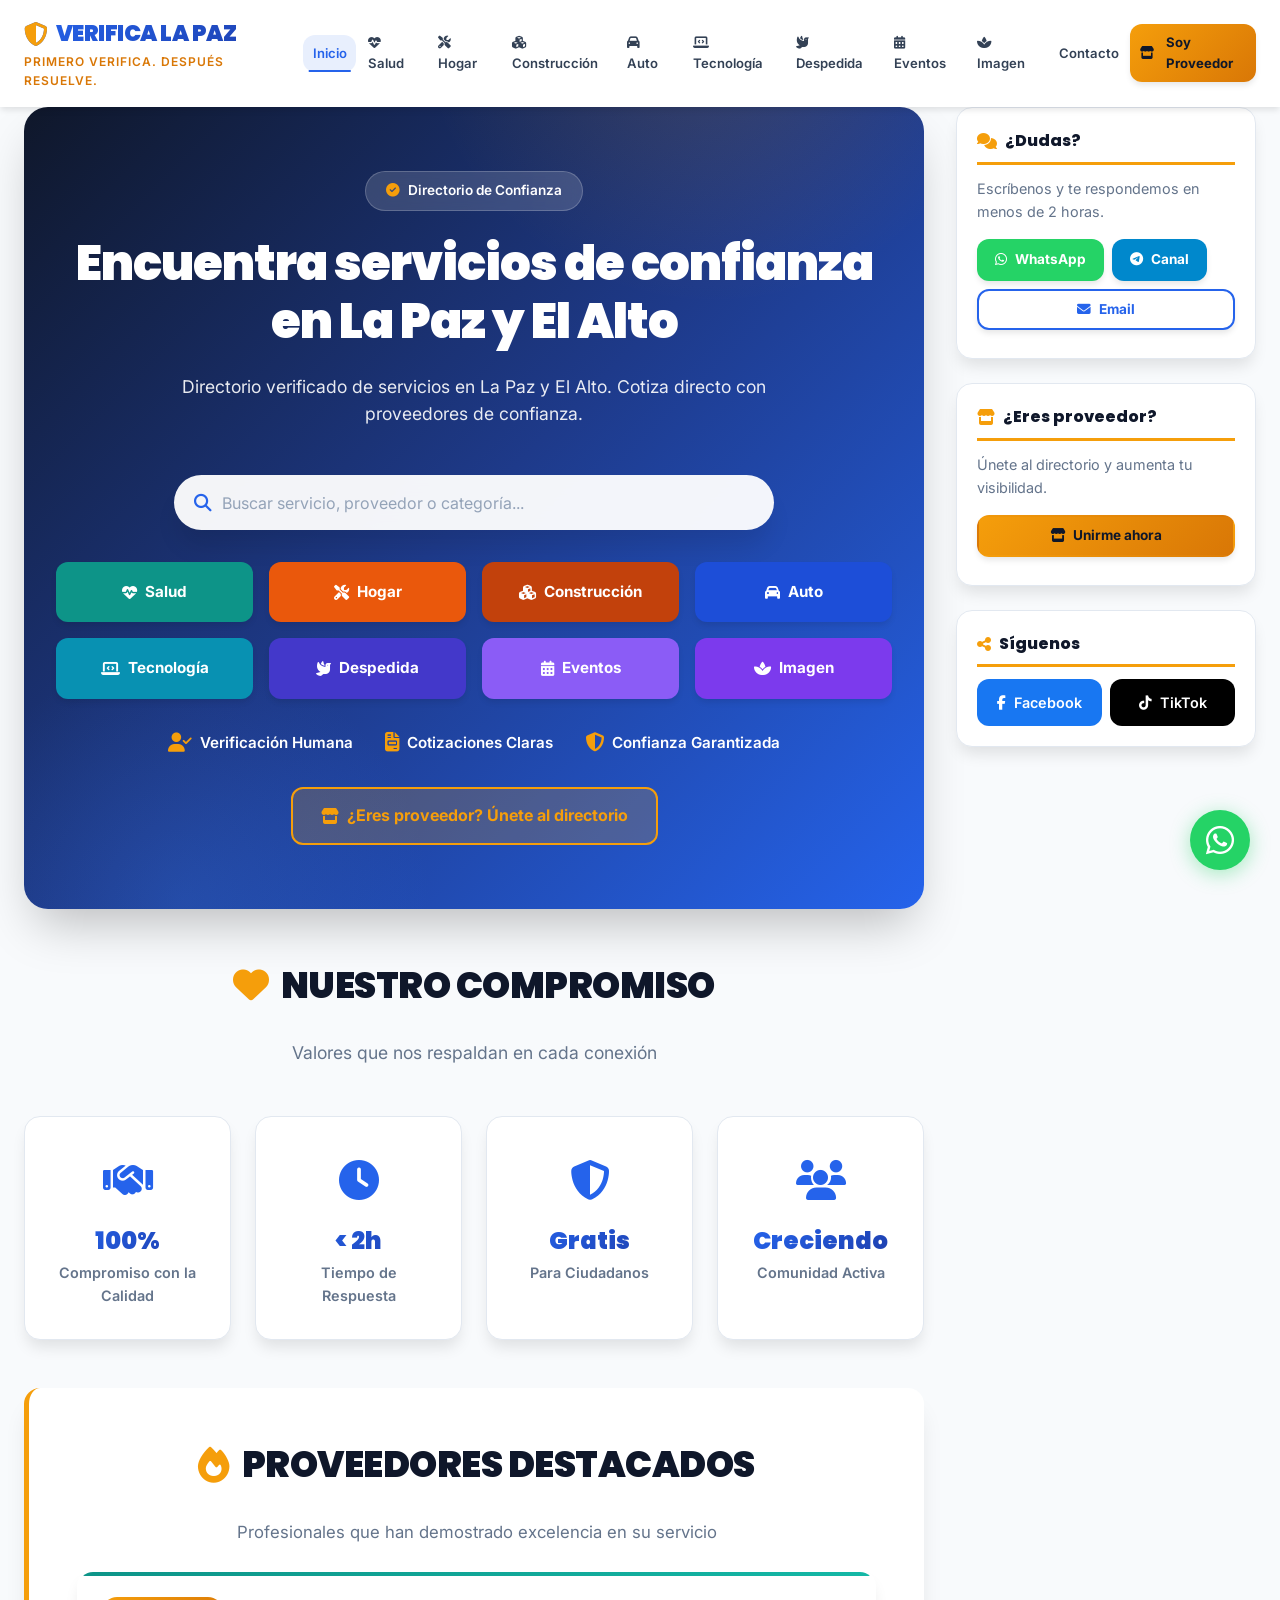
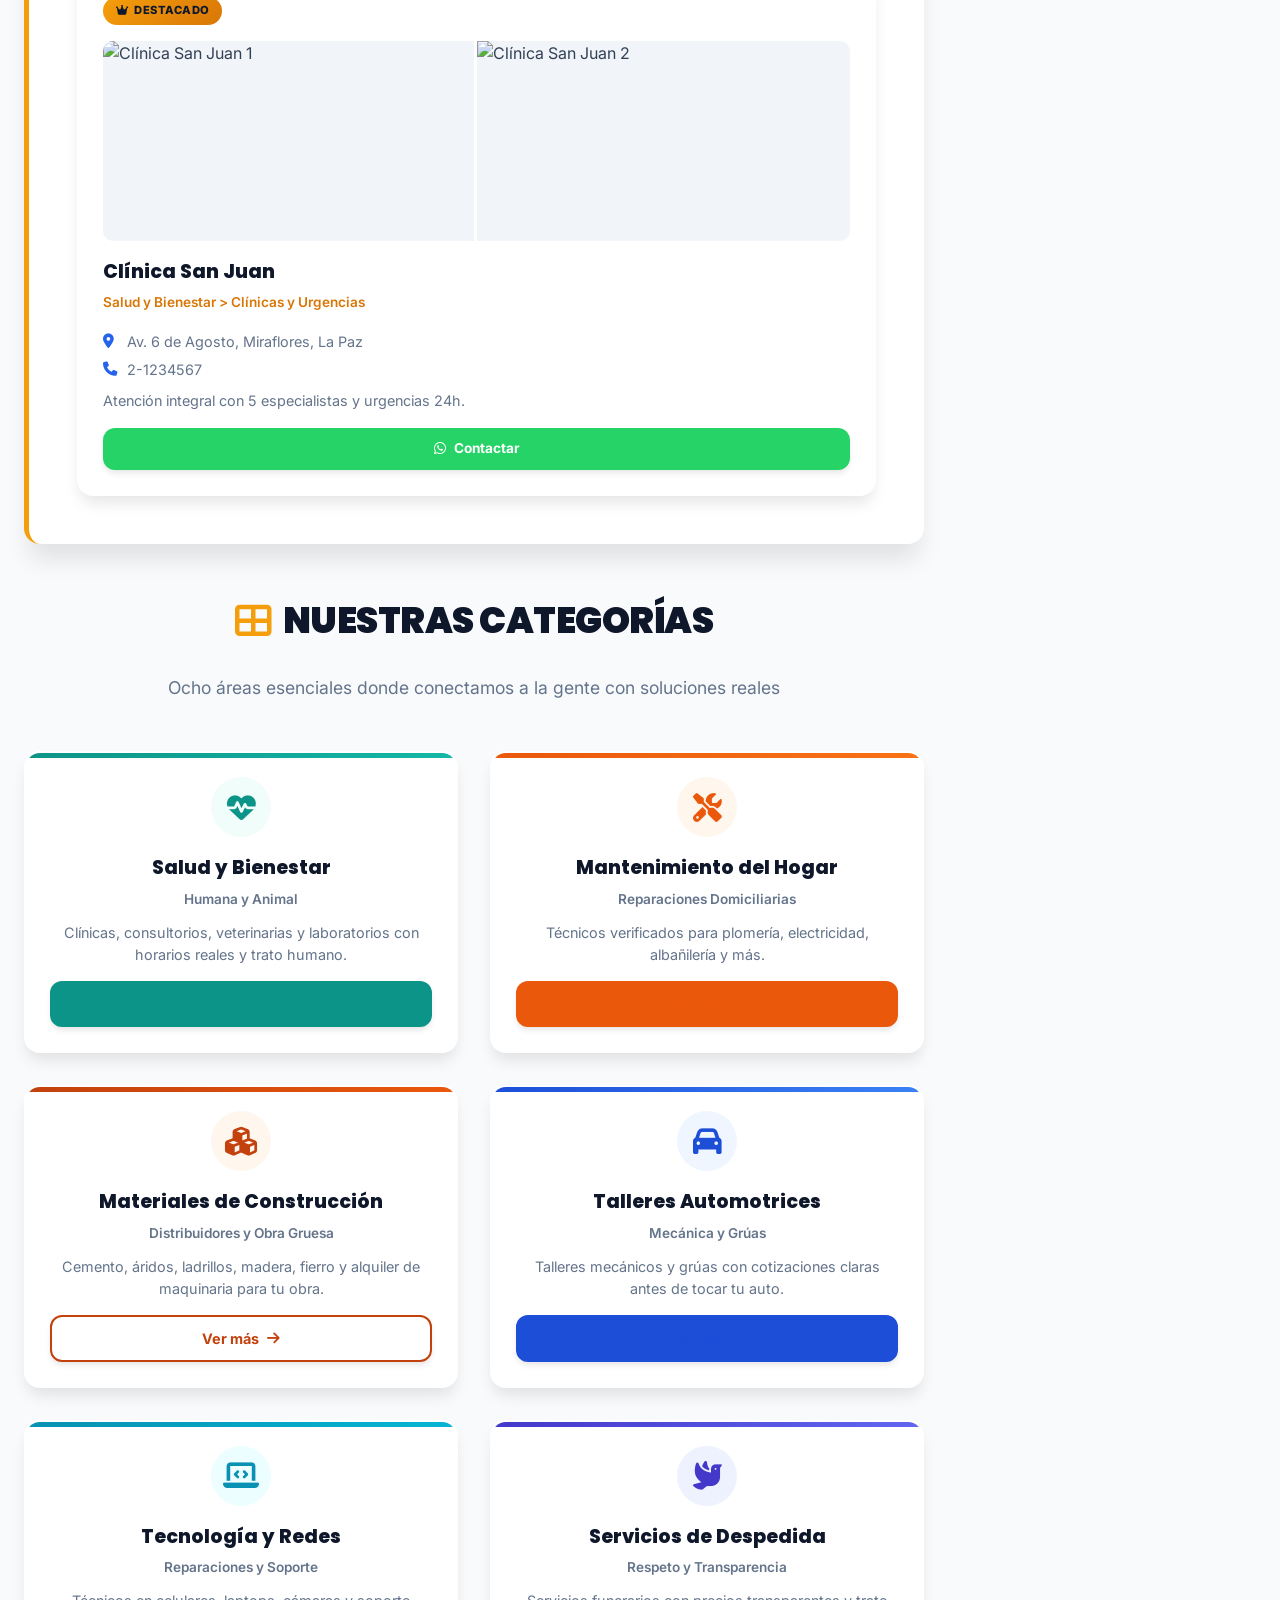
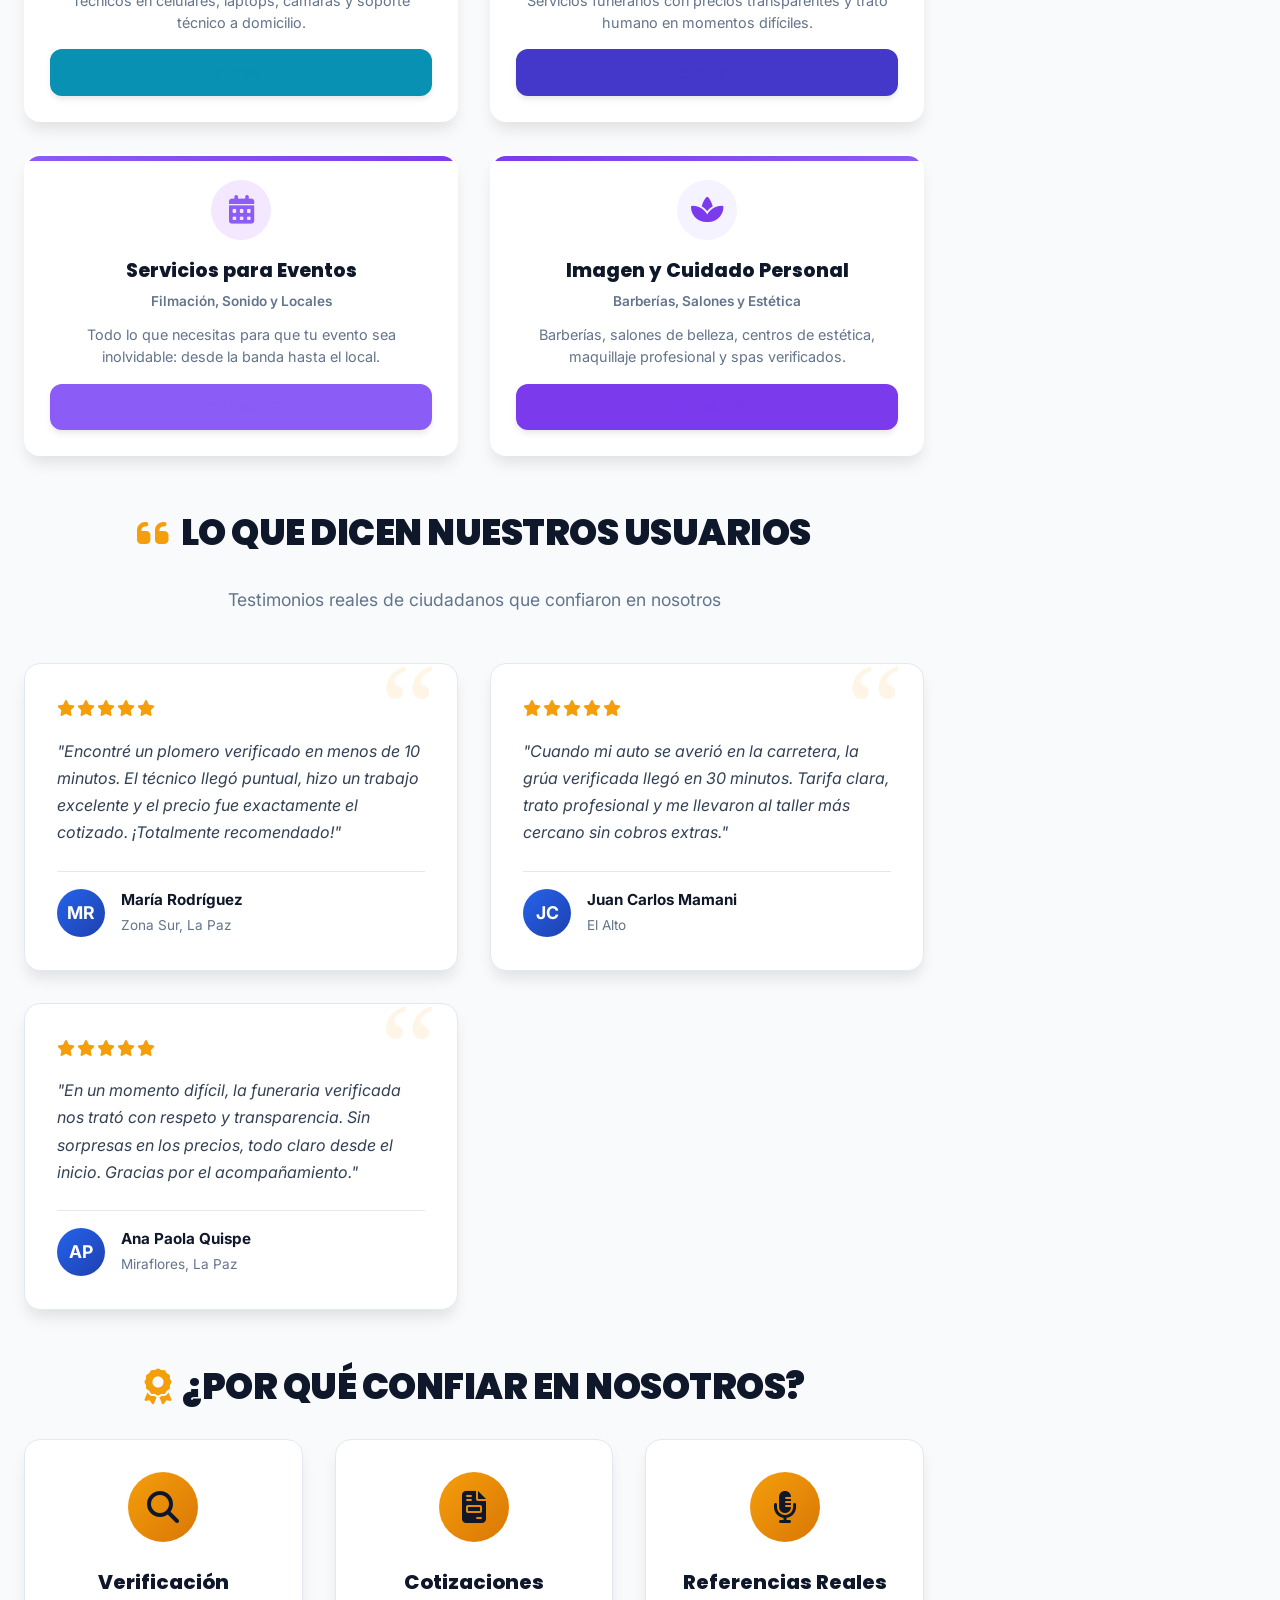
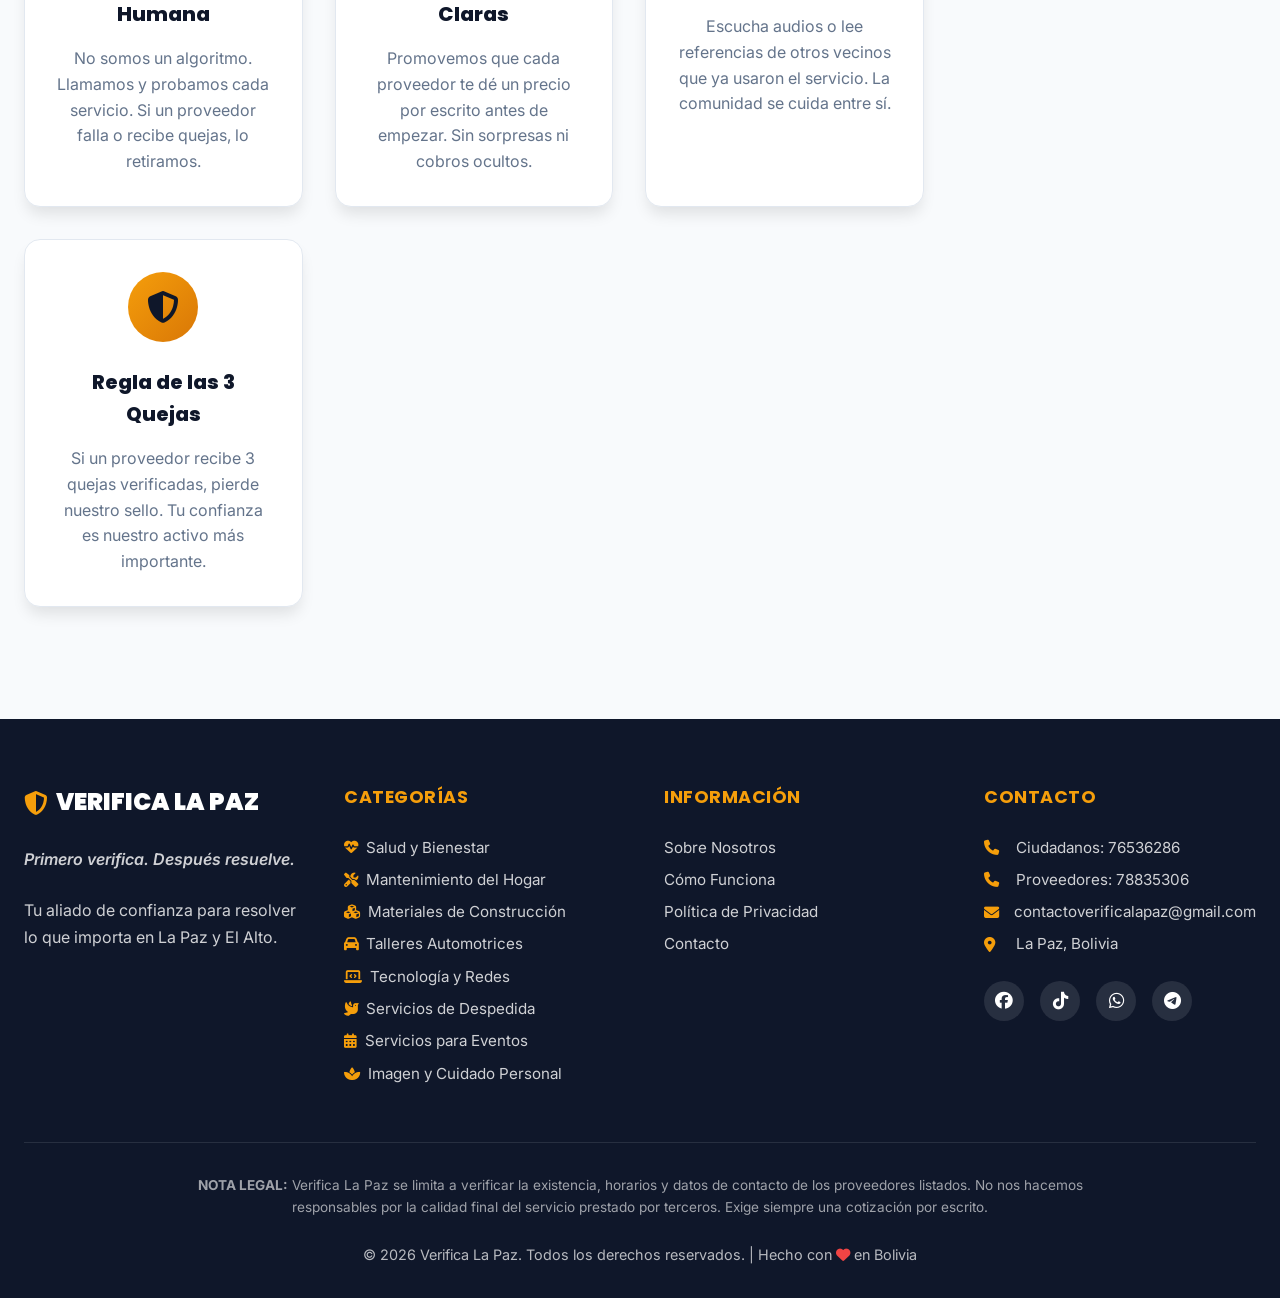
==== commit 3000c68d: "feat: agregar categoría Imagen y Cuidado Personal + actualizar 8 categorías con nuevas subcategorías" ====
--- a/index.html
+++ b/index.html
@@ -3,7 +3,7 @@
 <head>
     <meta charset="UTF-8">
     <meta name="viewport" content="width=device-width, initial-scale=1.0">
-    <meta name="description" content="Verifica La Paz - Directorio verificado de servicios en La Paz y El Alto. Salud, Hogar, Construcción, Automotriz, Tecnología, Funerarias, Eventos e Imagen.">
+    <meta name="description" content="Verifica La Paz - Directorio verificado de servicios en La Paz y El Alto.">
     <meta property="og:title" content="Verifica La Paz | Primero verifica. Después resuelve.">
     <meta property="og:description" content="Directorio de confianza con servicios verificados en La Paz y El Alto.">
     <meta property="og:type" content="website">
@@ -11,38 +11,28 @@
     <meta property="og:image" content="img/og-image.jpg">
     <meta property="og:locale" content="es_BO">
     <meta name="twitter:card" content="summary_large_image">
-    <meta name="twitter:title" content="Verifica La Paz | Directorio de Confianza">
-    <meta name="twitter:description" content="Servicios verificados en La Paz y El Alto.">
     <meta name="author" content="Verifica La Paz">
     <meta name="robots" content="index, follow">
     <meta name="theme-color" content="#0F172A">
     <link rel="canonical" href="https://verificalapaz.com">
     <title>Verifica La Paz | Primero verifica. Después resuelve.</title>
-    
     <link rel="icon" type="image/png" href="img/favicon.png">
     <link rel="preconnect" href="https://fonts.googleapis.com">
     <link rel="preconnect" href="https://fonts.gstatic.com" crossorigin>
     <link href="https://fonts.googleapis.com/css2?family=Inter:wght@300;400;500;600;700;800;900&family=Poppins:wght@400;500;600;700;800;900&display=swap" rel="stylesheet">
     <link rel="stylesheet" href="https://cdnjs.cloudflare.com/ajax/libs/font-awesome/6.5.1/css/all.min.css">
     <link rel="stylesheet" href="css/style.css">
-    
     <script type="application/ld+json">
     {
         "@context": "https://schema.org",
         "@type": "WebSite",
         "name": "Verifica La Paz",
         "url": "https://verificalapaz.com",
-        "description": "Directorio de confianza de servicios en La Paz y El Alto",
-        "potentialAction": {
-            "@type": "SearchAction",
-            "target": "https://verificalapaz.com/buscar?q={search_term_string}",
-            "query-input": "required name=search_term_string"
-        }
+        "description": "Directorio de confianza de servicios en La Paz y El Alto"
     }
     </script>
 </head>
 <body>
-
     <header class="header" id="header" role="banner">
         <div class="container header-content">
             <div class="logo">
@@ -72,18 +62,12 @@
 
     <main class="main-content" role="main">
         <div class="container content-grid">
-            
             <div class="content-main">
-                
-                <!-- HERO REDISEÑADO: Más limpio y directo -->
                 <section class="hero hero-redesigned" aria-labelledby="hero-title">
                     <div class="hero-content fade-in">
-                        <div class="hero-badge">
-                            <i class="fas fa-check-circle" aria-hidden="true"></i> Directorio de Confianza
-                        </div>
+                        <div class="hero-badge"><i class="fas fa-check-circle" aria-hidden="true"></i> Directorio de Confianza</div>
                         <h2 class="hero-title" id="hero-title">Encuentra servicios de confianza en La Paz y El Alto</h2>
                         <p class="hero-subtitle hero-subtitle-short">Directorio verificado de servicios en La Paz y El Alto. Cotiza directo con proveedores de confianza.</p>
-                        
                         <div class="hero-search">
                             <div class="search-container">
                                 <i class="fas fa-search search-icon" aria-hidden="true"></i>
@@ -91,7 +75,6 @@
                                 <div id="searchResults" class="search-results" role="listbox" aria-label="Resultados de búsqueda"></div>
                             </div>
                         </div>
-                        
                         <div class="hero-buttons">
                             <a href="salud.html" class="btn btn-primary btn-salud"><i class="fas fa-heartbeat" aria-hidden="true"></i> Salud</a>
                             <a href="hogar.html" class="btn btn-primary btn-hogar"><i class="fas fa-tools" aria-hidden="true"></i> Hogar</a>
@@ -102,49 +85,28 @@
                             <a href="eventos.html" class="btn btn-primary btn-eventos"><i class="fas fa-calendar-alt" aria-hidden="true"></i> Eventos</a>
                             <a href="imagen.html" class="btn btn-primary btn-imagen"><i class="fas fa-spa" aria-hidden="true"></i> Imagen</a>
                         </div>
-                        
                         <div class="hero-features">
                             <div class="hero-feature"><i class="fas fa-user-check" aria-hidden="true"></i><span>Verificación Humana</span></div>
                             <div class="hero-feature"><i class="fas fa-file-invoice" aria-hidden="true"></i><span>Cotizaciones Claras</span></div>
                             <div class="hero-feature"><i class="fas fa-shield-alt" aria-hidden="true"></i><span>Confianza Garantizada</span></div>
                         </div>
-                        
                         <a href="https://wa.me/59178835306?text=Hola,%20soy%20proveedor%20y%20quiero%20aparecer%20en%20el%20directorio" class="btn-provider-link" target="_blank" rel="noopener noreferrer">
                             <i class="fas fa-store" aria-hidden="true"></i> ¿Eres proveedor? Únete al directorio
                         </a>
                     </div>
                 </section>
 
-                <!-- ESTADÍSTICAS -->
                 <section class="stats-section fade-in" aria-labelledby="stats-title">
                     <h2 class="section-title" id="stats-title"><i class="fas fa-heart" aria-hidden="true"></i> NUESTRO COMPROMISO</h2>
                     <p class="section-description">Valores que nos respaldan en cada conexión</p>
-                    
                     <div class="stats-grid">
-                        <div class="stat-card">
-                            <div class="stat-icon"><i class="fas fa-handshake" aria-hidden="true"></i></div>
-                            <div class="stat-number" style="font-size: 1.5rem;">100%</div>
-                            <div class="stat-label">Compromiso con la Calidad</div>
-                        </div>
-                        <div class="stat-card">
-                            <div class="stat-icon"><i class="fas fa-clock" aria-hidden="true"></i></div>
-                            <div class="stat-number" style="font-size: 1.5rem;">< 2h</div>
-                            <div class="stat-label">Tiempo de Respuesta</div>
-                        </div>
-                        <div class="stat-card">
-                            <div class="stat-icon"><i class="fas fa-shield-alt" aria-hidden="true"></i></div>
-                            <div class="stat-number" style="font-size: 1.5rem;">Gratis</div>
-                            <div class="stat-label">Para Ciudadanos</div>
-                        </div>
-                        <div class="stat-card">
-                            <div class="stat-icon"><i class="fas fa-users" aria-hidden="true"></i></div>
-                            <div class="stat-number" style="font-size: 1.5rem;">Creciendo</div>
-                            <div class="stat-label">Comunidad Activa</div>
-                        </div>
-                    </div>
-                </section>
-
-                <!-- PROVEEDORES DESTACADOS -->
+                        <div class="stat-card"><div class="stat-icon"><i class="fas fa-handshake" aria-hidden="true"></i></div><div class="stat-number" style="font-size: 1.5rem;">100%</div><div class="stat-label">Compromiso con la Calidad</div></div>
+                        <div class="stat-card"><div class="stat-icon"><i class="fas fa-clock" aria-hidden="true"></i></div><div class="stat-number" style="font-size: 1.5rem;">< 2h</div><div class="stat-label">Tiempo de Respuesta</div></div>
+                        <div class="stat-card"><div class="stat-icon"><i class="fas fa-shield-alt" aria-hidden="true"></i></div><div class="stat-number" style="font-size: 1.5rem;">Gratis</div><div class="stat-label">Para Ciudadanos</div></div>
+                        <div class="stat-card"><div class="stat-icon"><i class="fas fa-users" aria-hidden="true"></i></div><div class="stat-number" style="font-size: 1.5rem;">Creciendo</div><div class="stat-label">Comunidad Activa</div></div>
+                    </div>
+                </section>
+
                 <section class="featured-section fade-in" aria-labelledby="destacados-title">
                     <h2 class="section-title" id="destacados-title"><i class="fas fa-fire" aria-hidden="true"></i> PROVEEDORES DESTACADOS</h2>
                     <p class="section-description">Profesionales que han demostrado excelencia en su servicio</p>
@@ -155,11 +117,9 @@
                     </div>
                 </section>
 
-                <!-- CATEGORÍAS REDISEÑADAS: Tarjetas minimalistas -->
                 <section class="categories-section" aria-labelledby="categorias-title">
                     <h2 class="section-title fade-in" id="categorias-title"><i class="fas fa-th-large" aria-hidden="true"></i> NUESTRAS CATEGORÍAS</h2>
                     <p class="section-description fade-in">Ocho áreas esenciales donde conectamos a la gente con soluciones reales</p>
-                    
                     <div class="categories-grid">
                         <article class="category-card category-salud minimal fade-in">
                             <div class="category-icon"><i class="fas fa-heartbeat" aria-hidden="true"></i></div>
@@ -283,7 +243,6 @@
                     </div>
                 </section>
 
-                <!-- TESTIMONIOS -->
                 <section class="testimonials-section fade-in" aria-labelledby="testimonios-title">
                     <h2 class="section-title" id="testimonios-title"><i class="fas fa-quote-left" aria-hidden="true"></i> LO QUE DICEN NUESTROS USUARIOS</h2>
                     <p class="section-description">Testimonios reales de ciudadanos que confiaron en nosotros</p>
@@ -306,7 +265,6 @@
                     </div>
                 </section>
 
-                <!-- POR QUÉ CONFIAR -->
                 <section class="why-us-section fade-in" aria-labelledby="why-title">
                     <h2 class="section-title" id="why-title"><i class="fas fa-award" aria-hidden="true"></i> ¿POR QUÉ CONFIAR EN NOSOTROS?</h2>
                     <div class="why-us-grid">
@@ -332,10 +290,8 @@
                         </div>
                     </div>
                 </section>
-
             </div>
 
-            <!-- SIDEBAR COMPACTO REDISEÑADO -->
             <aside class="sidebar sidebar-compact" role="complementary">
                 <div class="sidebar-section fade-in">
                     <h3><i class="fas fa-comments" aria-hidden="true"></i> ¿Dudas?</h3>
@@ -344,8 +300,8 @@
                         <a href="https://wa.me/59176536286" class="btn btn-whatsapp btn-sm" target="_blank" rel="noopener noreferrer">
                             <i class="fab fa-whatsapp" aria-hidden="true"></i> WhatsApp
                         </a>
-                        <a href="https://t.me/verificalapaz_bot" class="btn btn-telegram btn-sm" target="_blank" rel="noopener noreferrer">
-                            <i class="fab fa-telegram" aria-hidden="true"></i> Telegram
+                        <a href="https://t.me/verificalapaz" class="btn btn-telegram btn-sm" target="_blank" rel="noopener noreferrer">
+                            <i class="fab fa-telegram" aria-hidden="true"></i> Canal
                         </a>
                     </div>
                     <a href="mailto:contactoverificalapaz@gmail.com" class="btn btn-outline btn-sm btn-block" style="margin-top: 0.5rem;">
@@ -412,7 +368,7 @@
                         <a href="https://facebook.com/ContactoverificaLaPaz" target="_blank" rel="noopener noreferrer"><i class="fab fa-facebook" aria-hidden="true"></i></a>
                         <a href="https://tiktok.com/@verifica_la_paz" target="_blank" rel="noopener noreferrer"><i class="fab fa-tiktok" aria-hidden="true"></i></a>
                         <a href="https://wa.me/59176536286" target="_blank" rel="noopener noreferrer"><i class="fab fa-whatsapp" aria-hidden="true"></i></a>
-                        <a href="https://t.me/verificalapaz_bot" target="_blank" rel="noopener noreferrer"><i class="fab fa-telegram" aria-hidden="true"></i></a>
+                        <a href="https://t.me/verificalapaz" target="_blank" rel="noopener noreferrer"><i class="fab fa-telegram" aria-hidden="true"></i></a>
                     </div>
                 </div>
             </div>
--- a/css/style.css
+++ b/css/style.css
@@ -1,5 +1,5 @@
 /* ========================================
-   VERIFICA LA PAZ - CSS v8.0
+   VERIFICA LA PAZ - CSS v8.1 COMPLETO
    Diseño: Glassmorphism + Neumorphism
    Rediseño: Tarjetas minimalistas + Sidebar compacto
    Mobile First + Desktop Optimized
@@ -976,7 +976,7 @@
 .no-data i { font-size: 3rem; color: var(--gris-claro); margin-bottom: var(--espacio-sm); display: block; }
 
 /* ========================================
-   SIDEBAR COMPACTO (REDISEÑO)
+   SIDEBAR
    ======================================== */
 .sidebar { position: sticky; top: 100px; height: fit-content; }
 
@@ -1574,20 +1574,13 @@
     .hero-buttons { grid-template-columns: 1fr; }
     .stats-grid { grid-template-columns: 1fr; }
     .logo h1 { font-size: 1.1rem; }
-    .galeria-2, .galeria-2 .img-galeria { height: 120px !important; }
-    .galeria-1, .galeria-1 .img-galeria { height: 160px; }
-}
-
-/* ========================================
-   ACCESIBILIDAD - Reduced Motion
-   ======================================== */
-@media (prefers-reduced-motion: reduce) {
-    *, *::before, *::after {
-        animation-duration: 0.01ms !important;
-        animation-iteration-count: 1 !important;
-        transition-duration: 0.01ms !important;
-        scroll-behavior: auto !important;
-    }
-    .fade-in { opacity: 1; transform: none; }
-    .category-card.minimal { opacity: 1; animation: none; }
-}+    .g.1, of: and0 to.2
+ to sp of't.8 to to to
+,)7,, sp,3 sp. and to,
+ sp,)0 to sp to to: ( sp
+
+
+,.)
+ to
+, sp sp1 to sp  to, of sp.,: sp1
+22 to't..98 to sp sp: to. sp sp sp sp0, sp
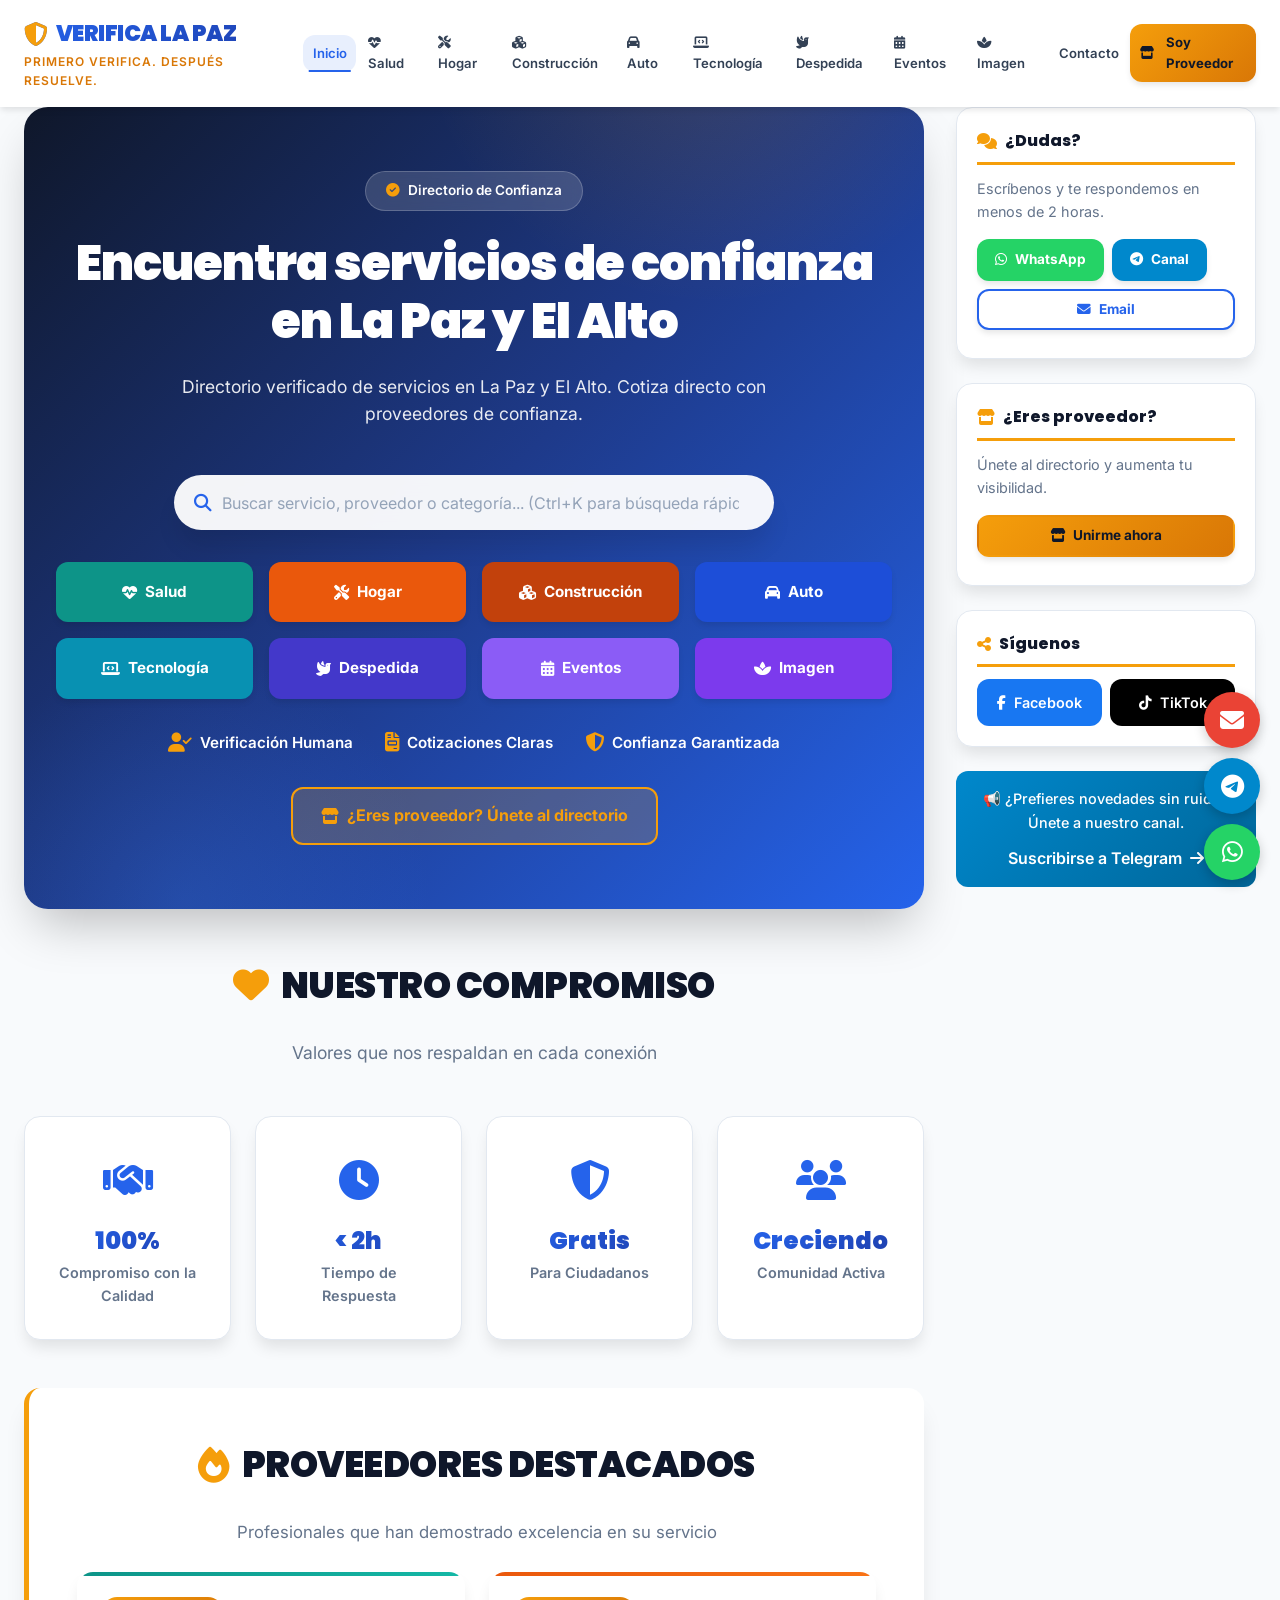
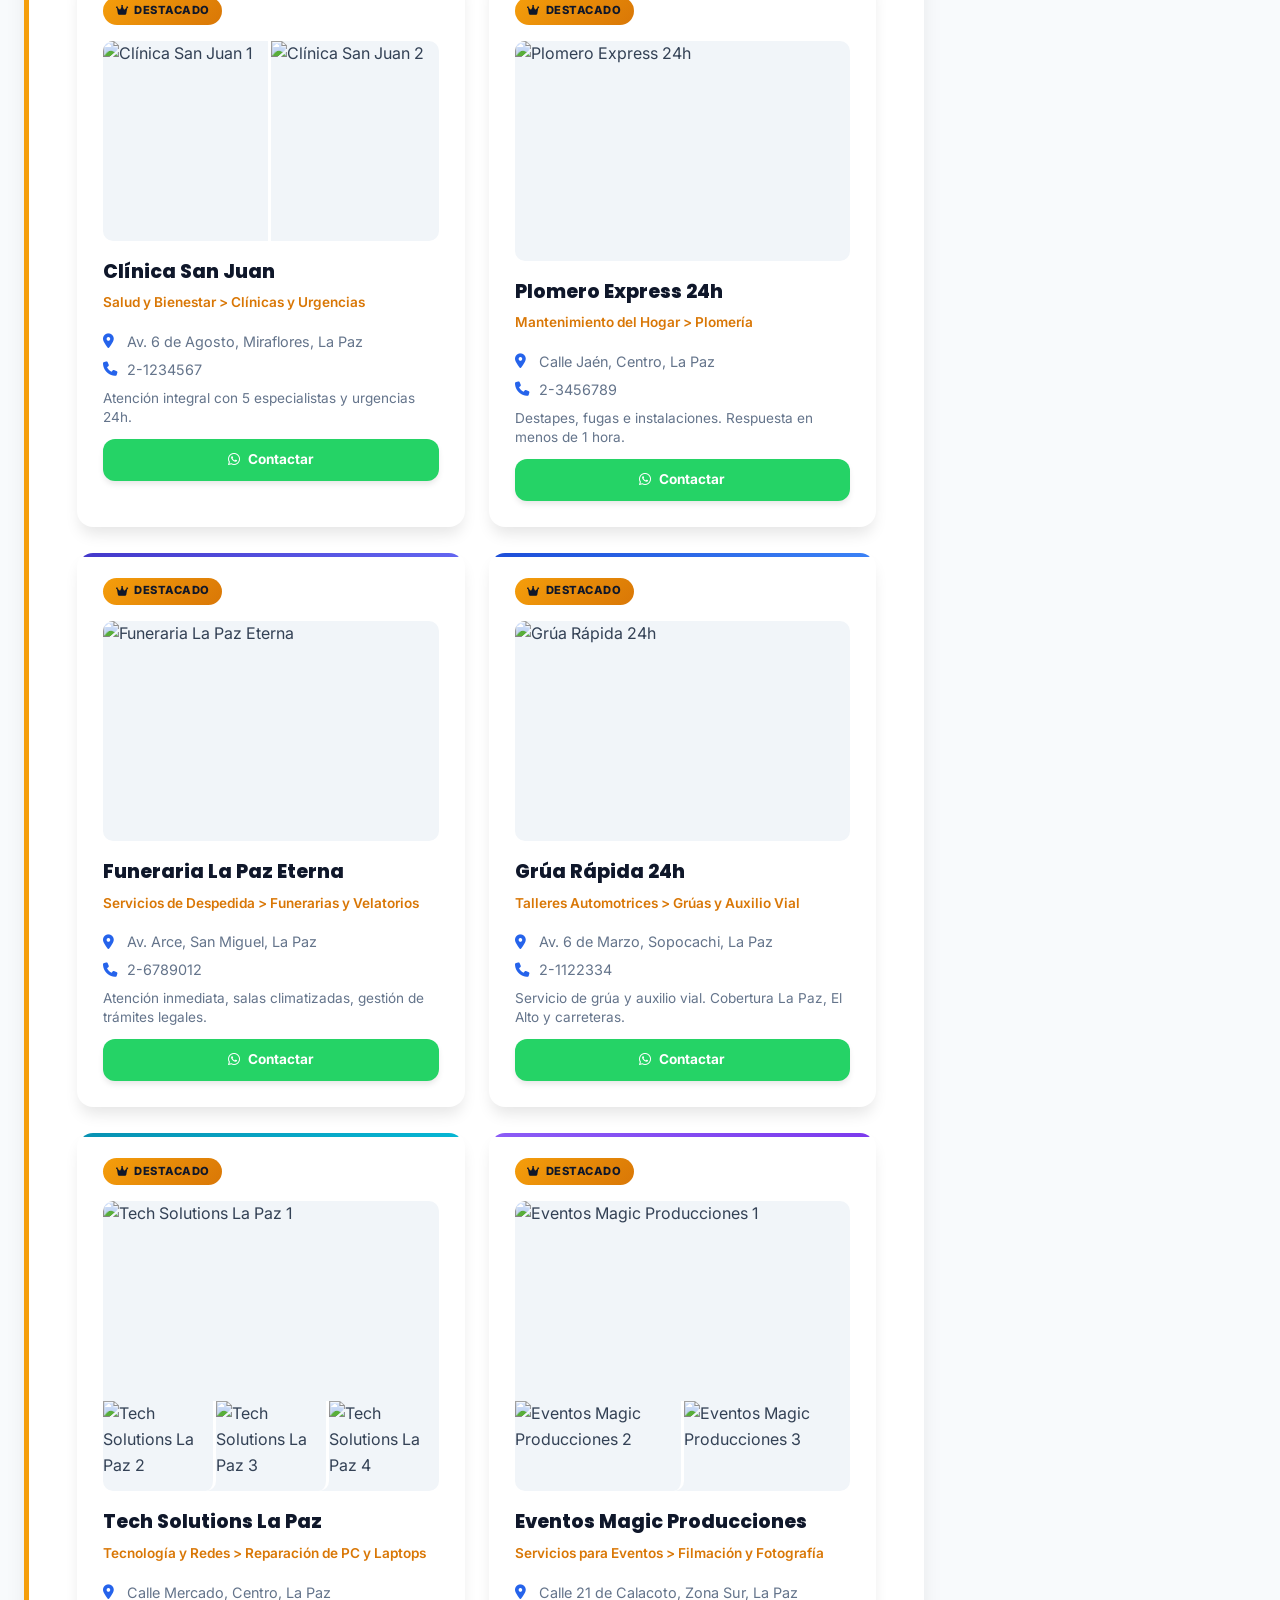
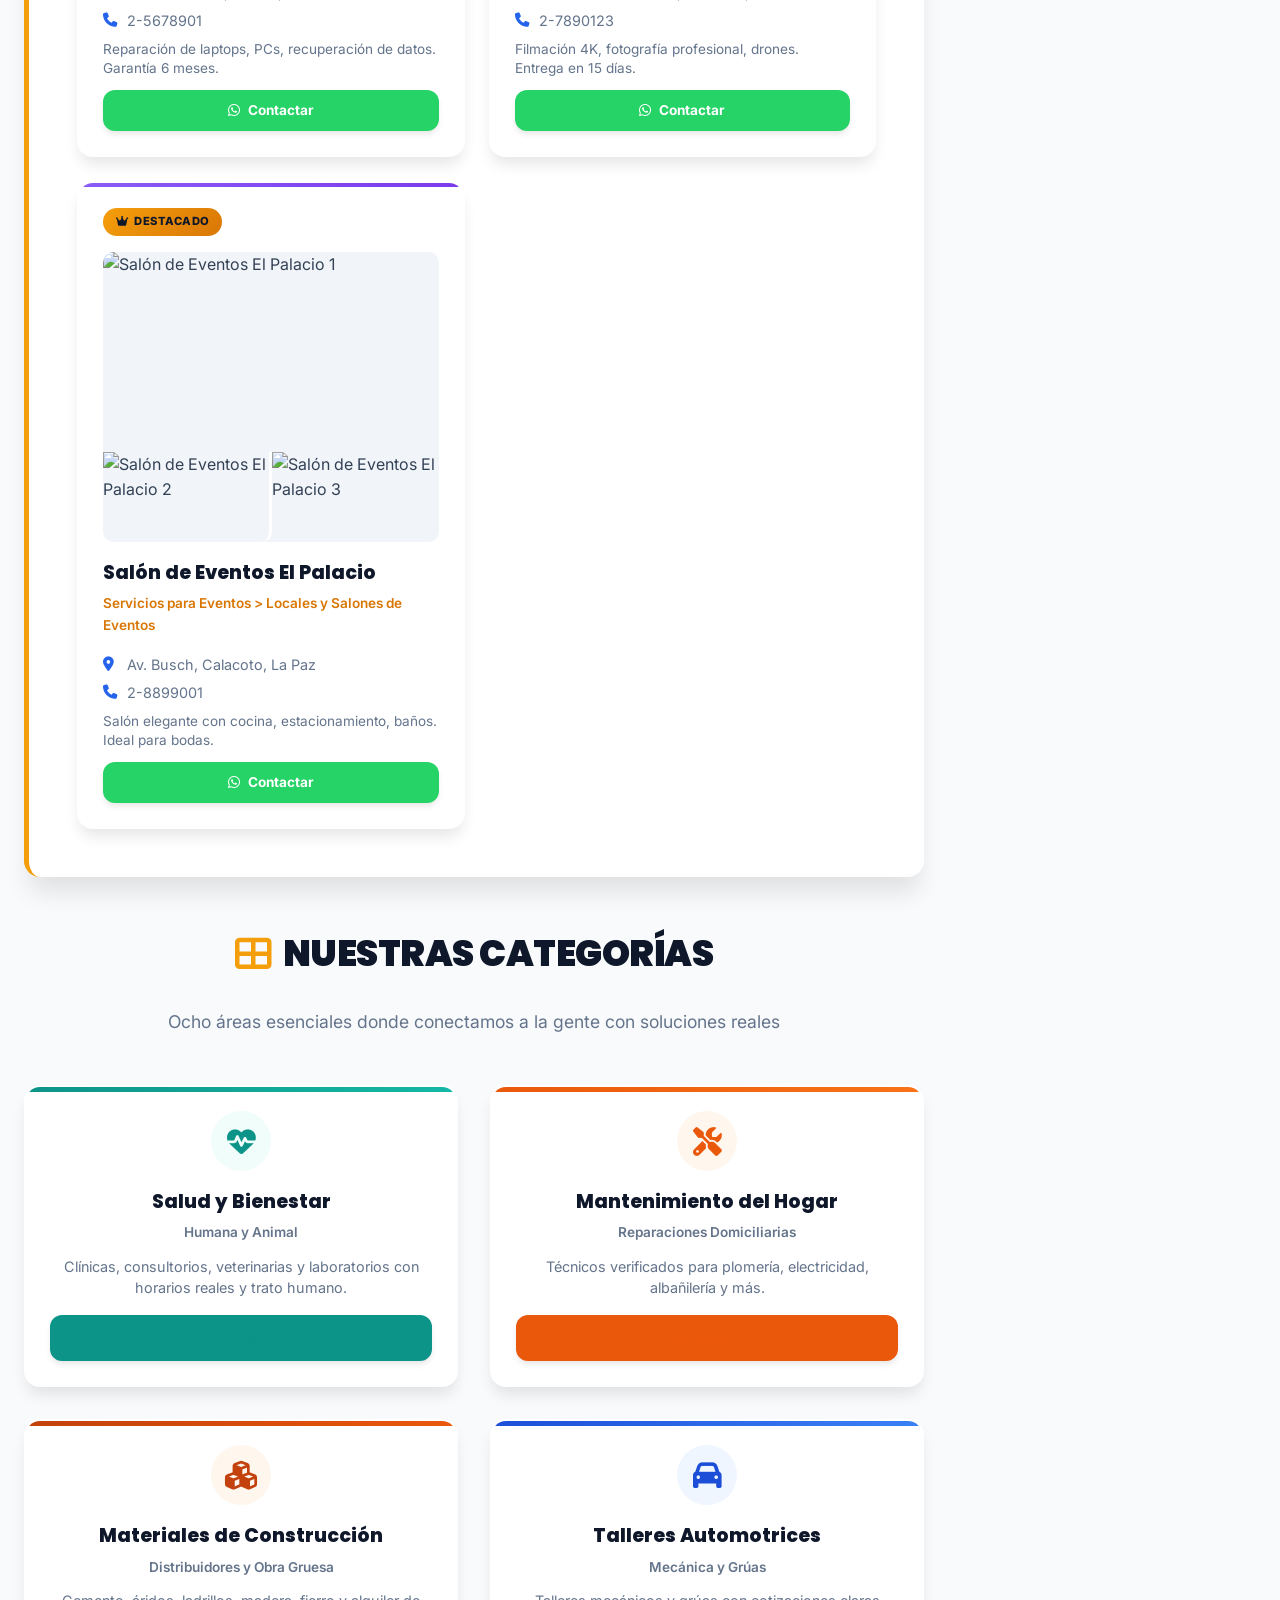
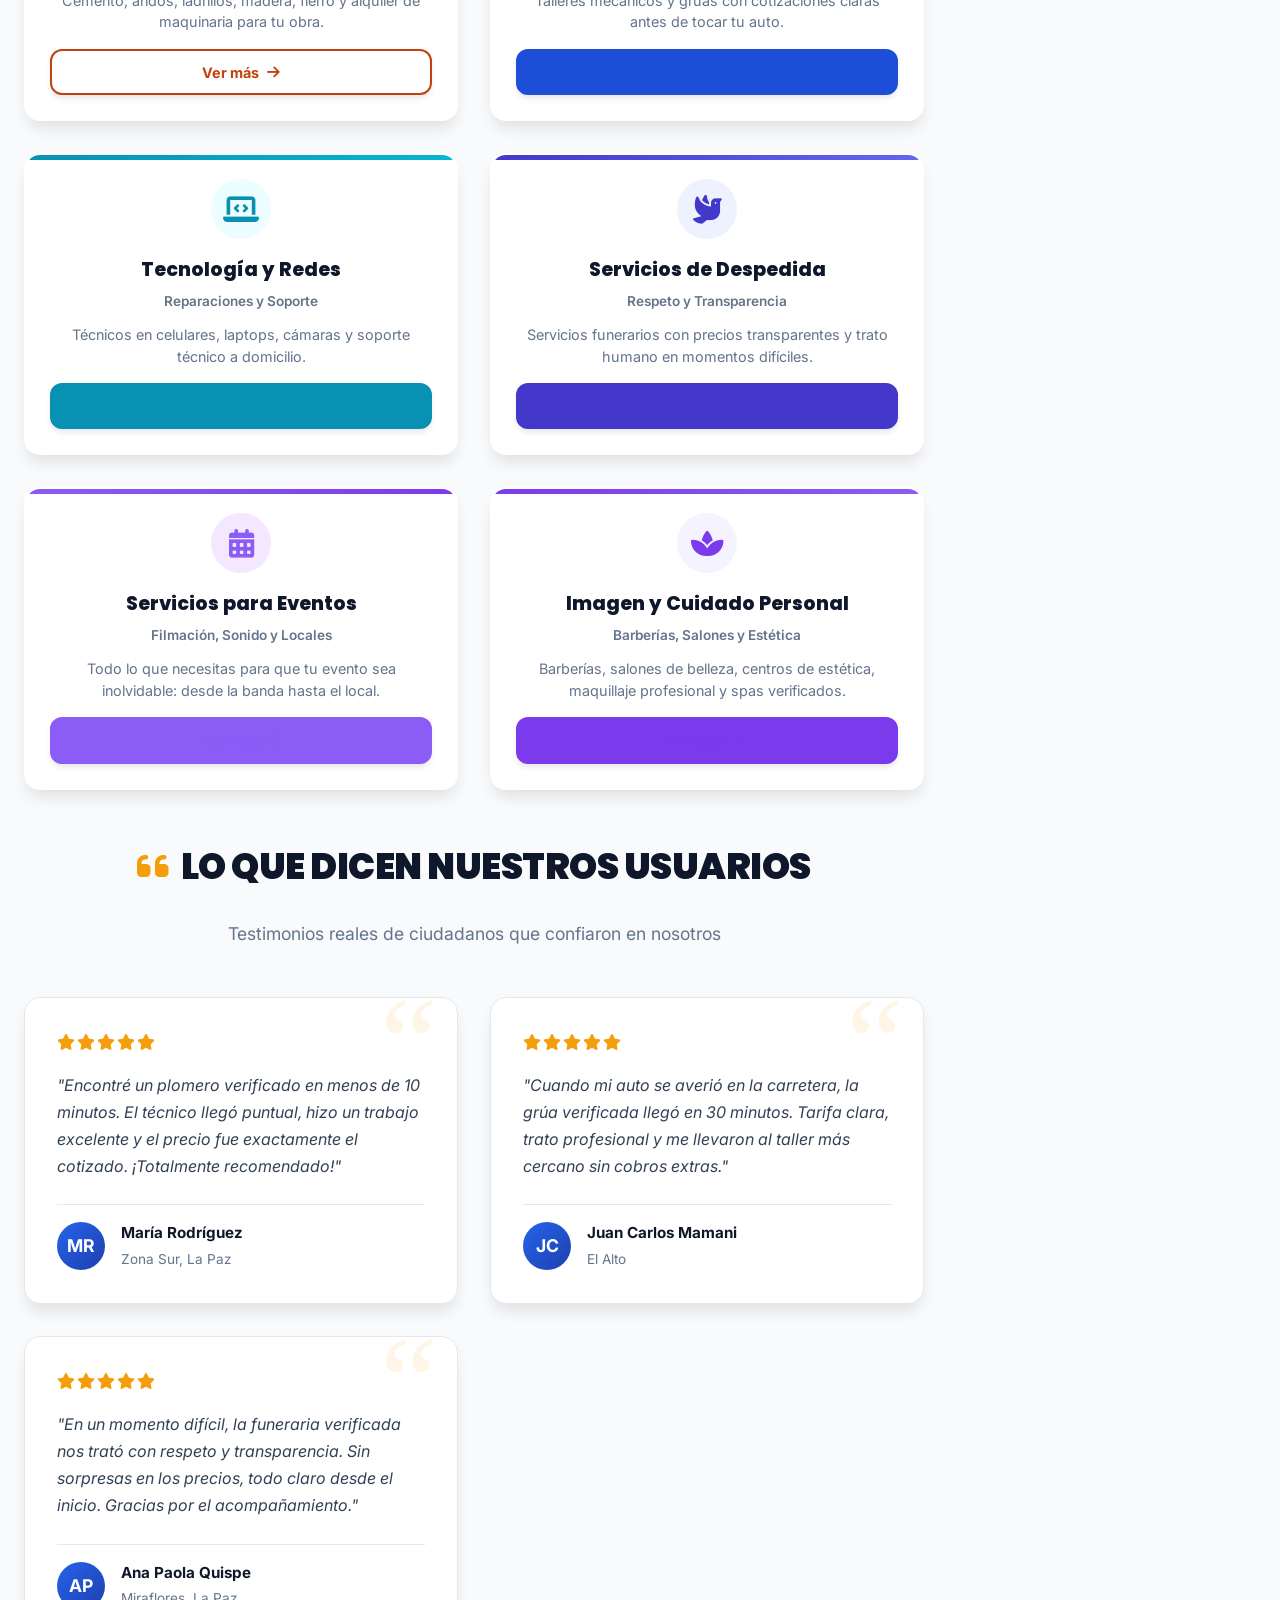
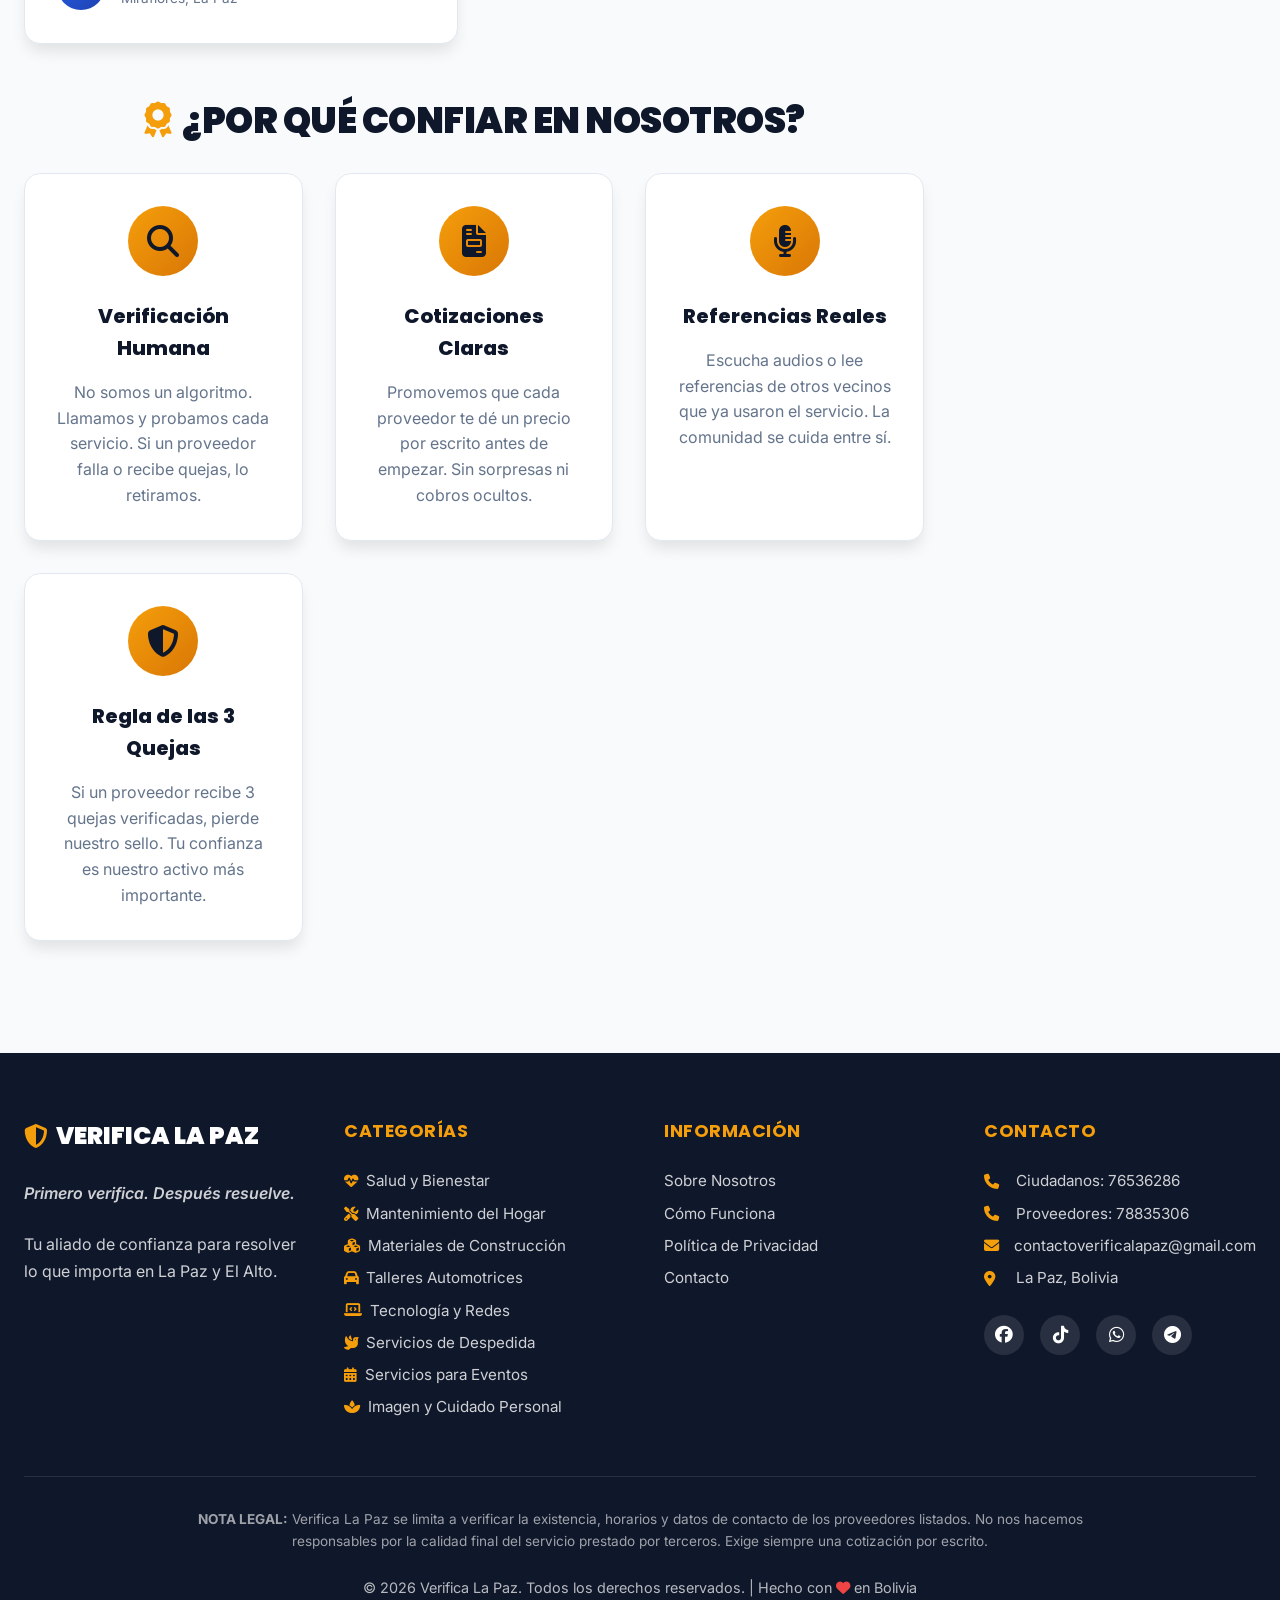
==== commit 7a130b02: "feat: Actualización v8.2 - Login seguro, UI compacta, búsqueda Ctrl+K, multicanal y 30 proveedores d" ====
--- a/index.html
+++ b/index.html
@@ -3,7 +3,7 @@
 <head>
     <meta charset="UTF-8">
     <meta name="viewport" content="width=device-width, initial-scale=1.0">
-    <meta name="description" content="Verifica La Paz - Directorio verificado de servicios en La Paz y El Alto.">
+    <meta name="description" content="Verifica La Paz - Directorio verificado de servicios en La Paz y El Alto. Clínicas, talleres, técnicos y más con datos confirmados.">
     <meta property="og:title" content="Verifica La Paz | Primero verifica. Después resuelve.">
     <meta property="og:description" content="Directorio de confianza con servicios verificados en La Paz y El Alto.">
     <meta property="og:type" content="website">
@@ -71,7 +71,7 @@
                         <div class="hero-search">
                             <div class="search-container">
                                 <i class="fas fa-search search-icon" aria-hidden="true"></i>
-                                <input type="search" id="busquedaGlobal" class="search-input" placeholder="Buscar servicio, proveedor o categoría..." aria-label="Buscar en el directorio" autocomplete="off">
+                                <input type="search" id="busquedaGlobal" class="search-input" placeholder="Buscar servicio, proveedor o categoría... (Ctrl+K para búsqueda rápida)" aria-label="Buscar en el directorio" autocomplete="off">
                                 <div id="searchResults" class="search-results" role="listbox" aria-label="Resultados de búsqueda"></div>
                             </div>
                         </div>
@@ -381,10 +381,7 @@
         </div>
     </footer>
 
-    <a href="https://wa.me/59176536286?text=Hola,%20necesito%20ayuda%20para%20encontrar%20un%20servicio" class="whatsapp-float" target="_blank" rel="noopener noreferrer" title="Chatear por WhatsApp" aria-label="Contactar por WhatsApp">
-        <i class="fab fa-whatsapp" aria-hidden="true"></i>
-    </a>
-
+    <!-- Elementos flotantes (los botones de contacto se inyectan automáticamente desde main.js) -->
     <div id="toast-container" class="toast-container" aria-live="polite" aria-atomic="true"></div>
     <button id="backToTop" class="back-to-top" aria-label="Volver arriba" title="Volver arriba"><i class="fas fa-arrow-up" aria-hidden="true"></i></button>
 
--- a/css/style.css
+++ b/css/style.css
@@ -1,7 +1,7 @@
 /* ========================================
-   VERIFICA LA PAZ - CSS v8.1 COMPLETO
+   VERIFICA LA PAZ - CSS v8.2 OPTIMIZADO
    Diseño: Glassmorphism + Neumorphism
-   Rediseño: Tarjetas minimalistas + Sidebar compacto
+   Rediseño: Tarjetas compactas + Multicanal
    Mobile First + Desktop Optimized
    Última actualización: Octubre 2026
    ======================================== */
@@ -1261,6 +1261,201 @@
 }
 
 /* ========================================
+   NUEVO: CONTACTO MULTICANAL INTELIGENTE
+   ======================================== */
+.smart-contact-buttons {
+    position: fixed;
+    bottom: 20px;
+    right: 20px;
+    z-index: 1000;
+    display: flex;
+    flex-direction: column;
+    gap: 10px;
+    align-items: flex-end;
+}
+
+.contact-button-wrapper {
+    position: relative;
+    transform: translateX(150%);
+    opacity: 0;
+    transition: all 0.3s cubic-bezier(0.68, -0.55, 0.265, 1.55);
+}
+
+.contact-button-wrapper.visible {
+    transform: translateX(0);
+    opacity: 1;
+}
+
+.contact-btn {
+    width: 56px;
+    height: 56px;
+    border-radius: 50%;
+    display: flex;
+    align-items: center;
+    justify-content: center;
+    color: white;
+    font-size: 1.5rem;
+    box-shadow: 0 4px 12px rgba(0,0,0,0.2);
+    transition: all 0.3s;
+    position: relative;
+    text-decoration: none;
+}
+
+.contact-btn:hover {
+    transform: scale(1.1) rotate(5deg);
+    box-shadow: 0 6px 20px rgba(0,0,0,0.3);
+}
+
+.contact-btn.whatsapp { background: #25D366; }
+.contact-btn.telegram { background: #0088cc; }
+.contact-btn.email { background: #EA4335; }
+
+.contact-btn.primary {
+    width: 64px;
+    height: 64px;
+    font-size: 2rem;
+    animation: pulse-whatsapp 2s infinite;
+}
+
+@keyframes pulse-whatsapp {
+    0%, 100% { box-shadow: 0 4px 12px rgba(37, 211, 102, 0.4); }
+    50% { box-shadow: 0 4px 20px rgba(37, 211, 102, 0.7); }
+}
+
+.btn-tooltip {
+    position: absolute;
+    right: 70px;
+    background: rgba(0,0,0,0.8);
+    color: white;
+    padding: 6px 12px;
+    border-radius: 6px;
+    font-size: 0.85rem;
+    white-space: nowrap;
+    opacity: 0;
+    pointer-events: none;
+    transition: opacity 0.3s;
+}
+
+.contact-btn:hover .btn-tooltip { opacity: 1; }
+
+.telegram-subtle-invite {
+    background: linear-gradient(135deg, #0088cc 0%, #006699 100%);
+    color: white;
+    padding: 16px;
+    border-radius: 12px;
+    margin-top: 16px;
+    text-align: center;
+}
+
+.telegram-subtle-invite p { margin: 0 0 12px 0; font-size: 0.9rem; font-weight: 500; }
+.telegram-subtle-invite a { color: white; text-decoration: none; font-weight: 600; display: inline-flex; align-items: center; gap: 8px; transition: gap 0.3s; }
+.telegram-subtle-invite a:hover { gap: 12px; }
+
+/* ========================================
+   NUEVO: BÚSQUEDA RÁPIDA (CTRL+K)
+   ======================================== */
+.quick-search-modal {
+    display: none;
+    position: fixed;
+    top: 0; left: 0; right: 0; bottom: 0;
+    z-index: 9999;
+}
+
+.quick-search-modal.active {
+    display: flex;
+    align-items: flex-start;
+    justify-content: center;
+    padding-top: 100px;
+}
+
+.quick-search-overlay {
+    position: absolute;
+    top: 0; left: 0; right: 0; bottom: 0;
+    background: rgba(15, 23, 42, 0.8);
+    backdrop-filter: blur(4px);
+}
+
+.quick-search-container {
+    position: relative;
+    background: white;
+    border-radius: 16px;
+    width: 90%;
+    max-width: 640px;
+    box-shadow: 0 25px 50px -12px rgba(0, 0, 0, 0.5);
+    overflow: hidden;
+}
+
+.search-header {
+    display: flex;
+    align-items: center;
+    gap: 12px;
+    padding: 20px 24px;
+    border-bottom: 1px solid #e2e8f0;
+}
+
+.search-header i { font-size: 1.25rem; color: #64748b; }
+
+#quickSearchInput {
+    flex: 1;
+    border: none;
+    font-size: 1.1rem;
+    outline: none;
+    color: #1e293b;
+}
+
+.search-shortcuts {
+    padding: 12px 24px;
+    background: #f8fafc;
+    display: flex;
+    align-items: center;
+    gap: 12px;
+    font-size: 0.85rem;
+    color: #64748b;
+}
+
+.shortcut-label { font-weight: 600; }
+
+kbd {
+    background: #e2e8f0;
+    padding: 2px 8px;
+    border-radius: 4px;
+    font-family: monospace;
+    font-size: 0.8rem;
+    border: 1px solid #cbd5e1;
+}
+
+.quick-search-results {
+    max-height: 400px;
+    overflow-y: auto;
+    padding: 8px 0;
+}
+
+.quick-result-item {
+    display: flex;
+    align-items: center;
+    gap: 12px;
+    padding: 12px 24px;
+    text-decoration: none;
+    color: #1e293b;
+    transition: background 0.2s;
+}
+
+.quick-result-item:hover, .quick-result-item.active { background: #f1f5f9; }
+.quick-result-item i:first-child { width: 20px; color: #3b82f6; }
+
+.result-info { flex: 1; }
+.result-info strong { display: block; font-weight: 600; }
+.result-info span { font-size: 0.85rem; color: #64748b; }
+
+.search-footer {
+    padding: 12px 24px;
+    background: #f8fafc;
+    border-top: 1px solid #e2e8f0;
+    color: #64748b;
+    font-size: 0.85rem;
+}
+
+/* ========================================
    RESPONSIVE - NAV EXTENSA (10+ categorías)
    ======================================== */
 @media (min-width: 1400px) {
@@ -1564,6 +1759,15 @@
     }
     
     .aviso-directorio { font-size: 0.75rem; text-align: left; }
+
+    /* Contacto multicanal móvil */
+    .smart-contact-buttons {
+        bottom: 15px;
+        right: 15px;
+    }
+    .contact-btn { width: 50px; height: 50px; font-size: 1.3rem; }
+    .contact-btn.primary { width: 56px; height: 56px; }
+    .btn-tooltip { display: none; }
 }
 
 /* ========================================
@@ -1574,13 +1778,45 @@
     .hero-buttons { grid-template-columns: 1fr; }
     .stats-grid { grid-template-columns: 1fr; }
     .logo h1 { font-size: 1.1rem; }
-    .g.1, of: and0 to.2
- to sp of't.8 to to to
-,)7,, sp,3 sp. and to,
- sp,)0 to sp to to: ( sp
-
-
-,.)
- to
-, sp sp1 to sp  to, of sp.,: sp1
-22 to't..98 to sp sp: to. sp sp sp sp0, sp+}
+
+/* ========================================
+   NUEVO: OPTIMIZACIÓN DE TARJETAS PREMIUM (DESKTOP)
+   Layout horizontal para ahorrar espacio vertical
+   ======================================== */
+@media (min-width: 992px) {
+    .category-card:not(.minimal) {
+        display: grid;
+        grid-template-columns: 140px 1fr;
+        gap: 1.5rem;
+        padding: 1.25rem;
+        align-items: start;
+    }
+
+    .category-card:not(.minimal) .galeria-proveedor {
+        margin-bottom: 0;
+        height: 140px;
+    }
+
+    .category-card:not(.minimal) .galeria-1 .img-galeria,
+    .category-card:not(.minimal) .galeria-2 .img-galeria,
+    .category-card:not(.minimal) .galeria-3 .img-principal,
+    .category-card:not(.minimal) .galeria-4 .img-principal {
+        height: 140px;
+    }
+
+    .category-card:not(.minimal) .category-services {
+        display: none; /* Ocultar lista larga en desktop para ahorrar espacio */
+    }
+
+    .category-card:not(.minimal) .category-actions {
+        justify-content: flex-start;
+        margin-top: 0.75rem;
+    }
+
+    .category-card:not(.minimal) .category-actions .btn {
+        min-width: auto;
+        padding: 0.5rem 1rem;
+        font-size: 0.85rem;
+    }
+}
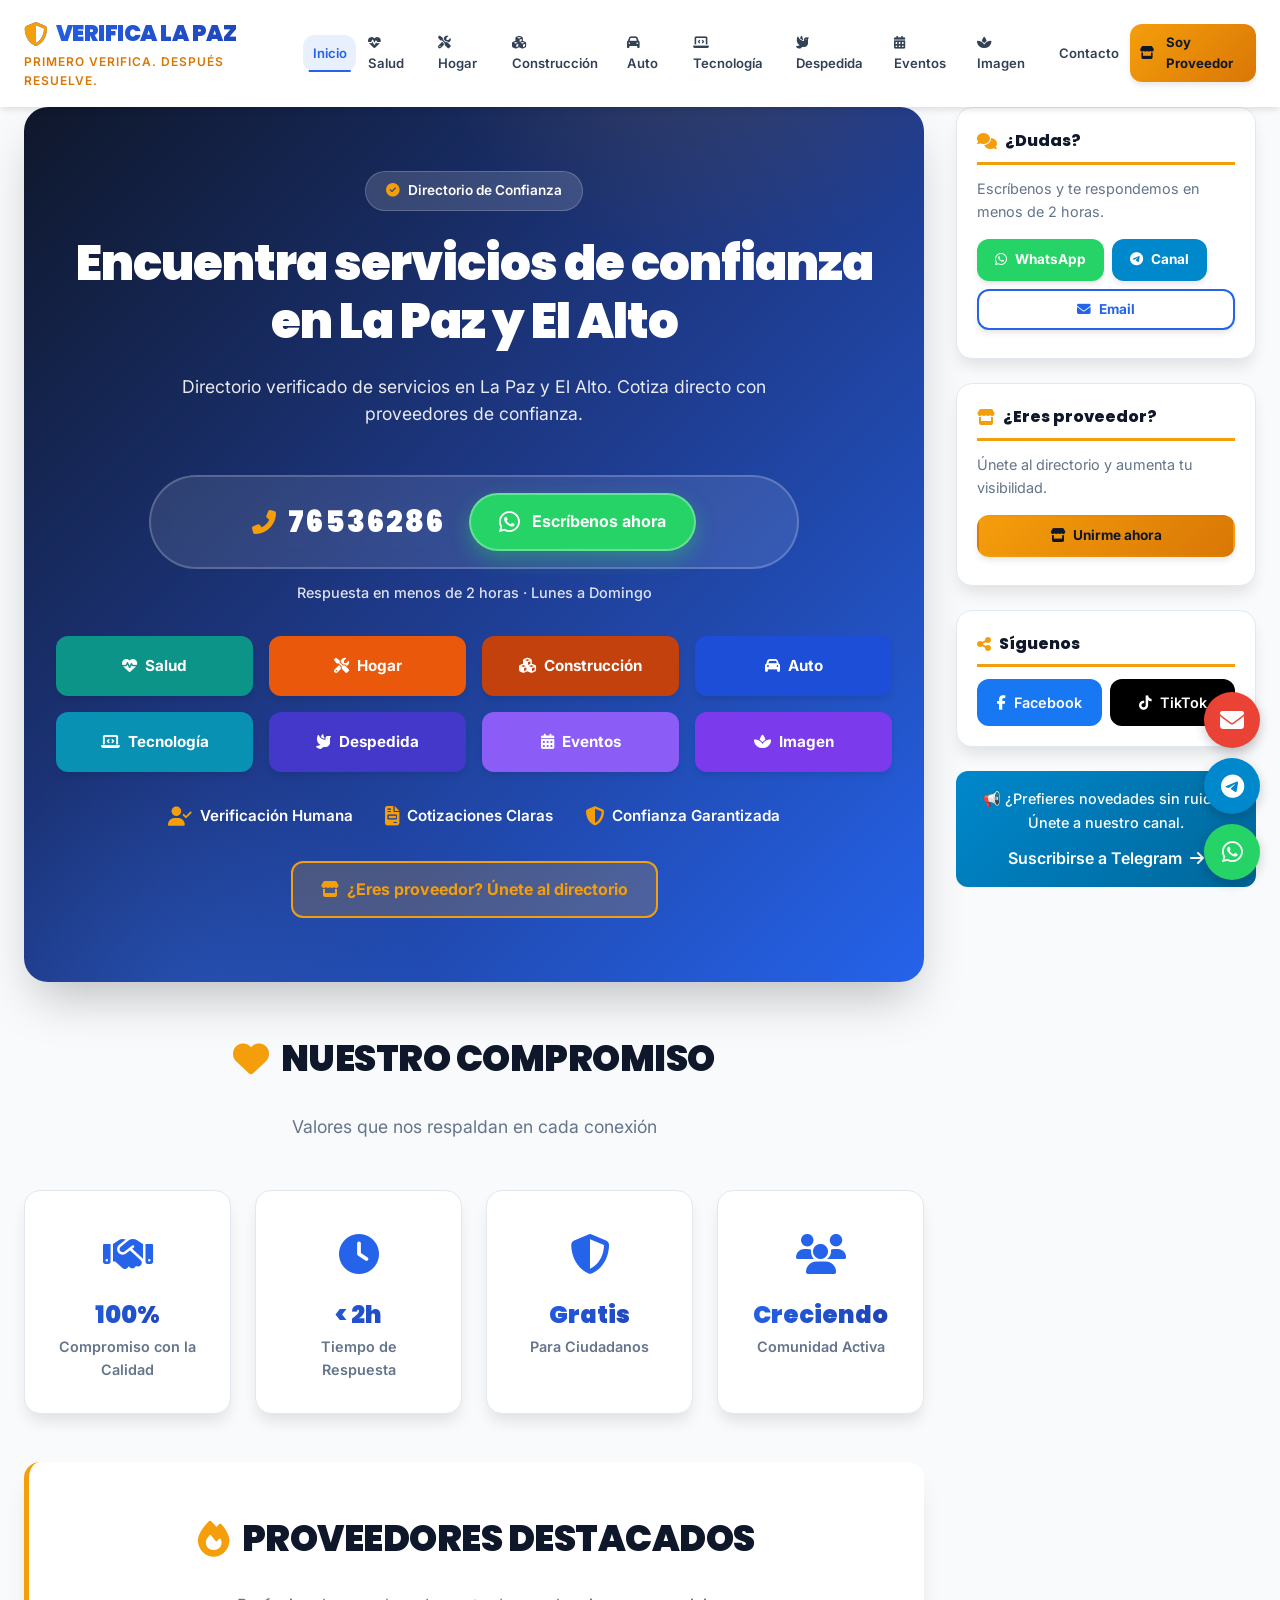
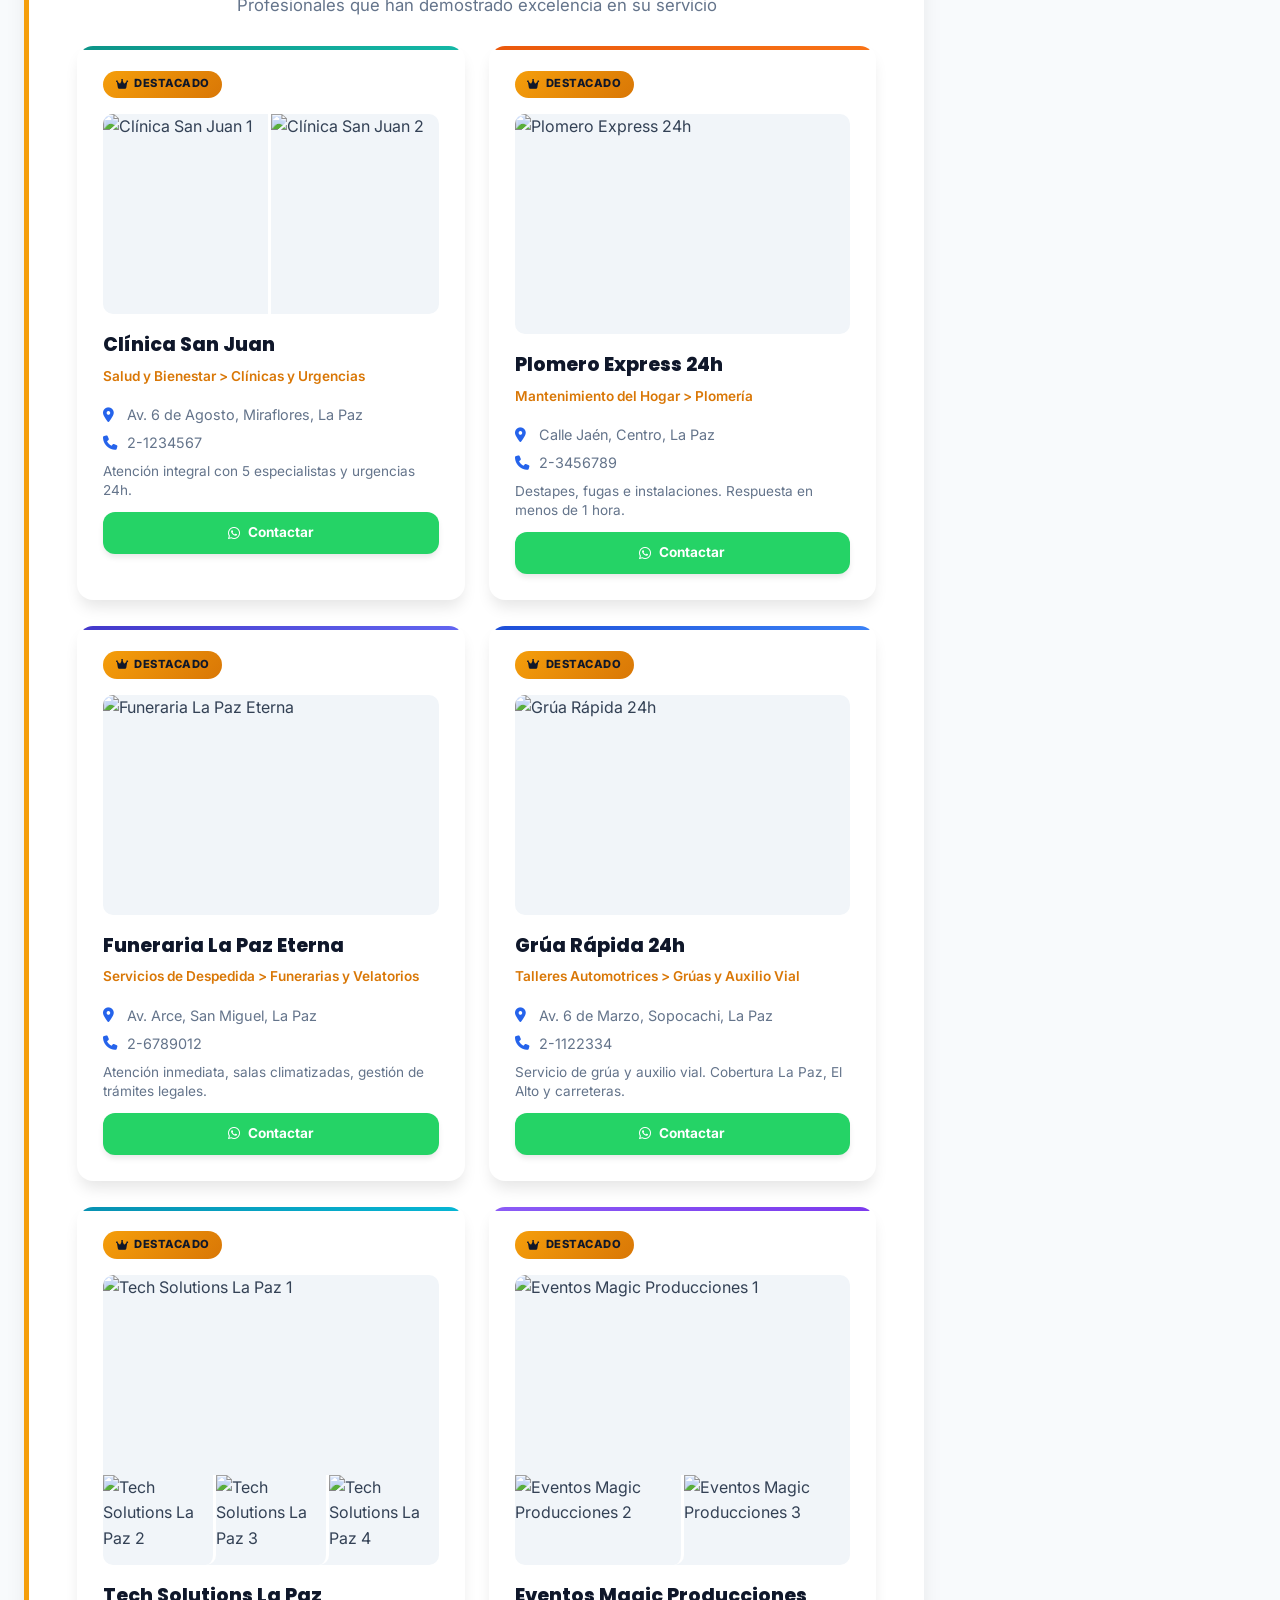
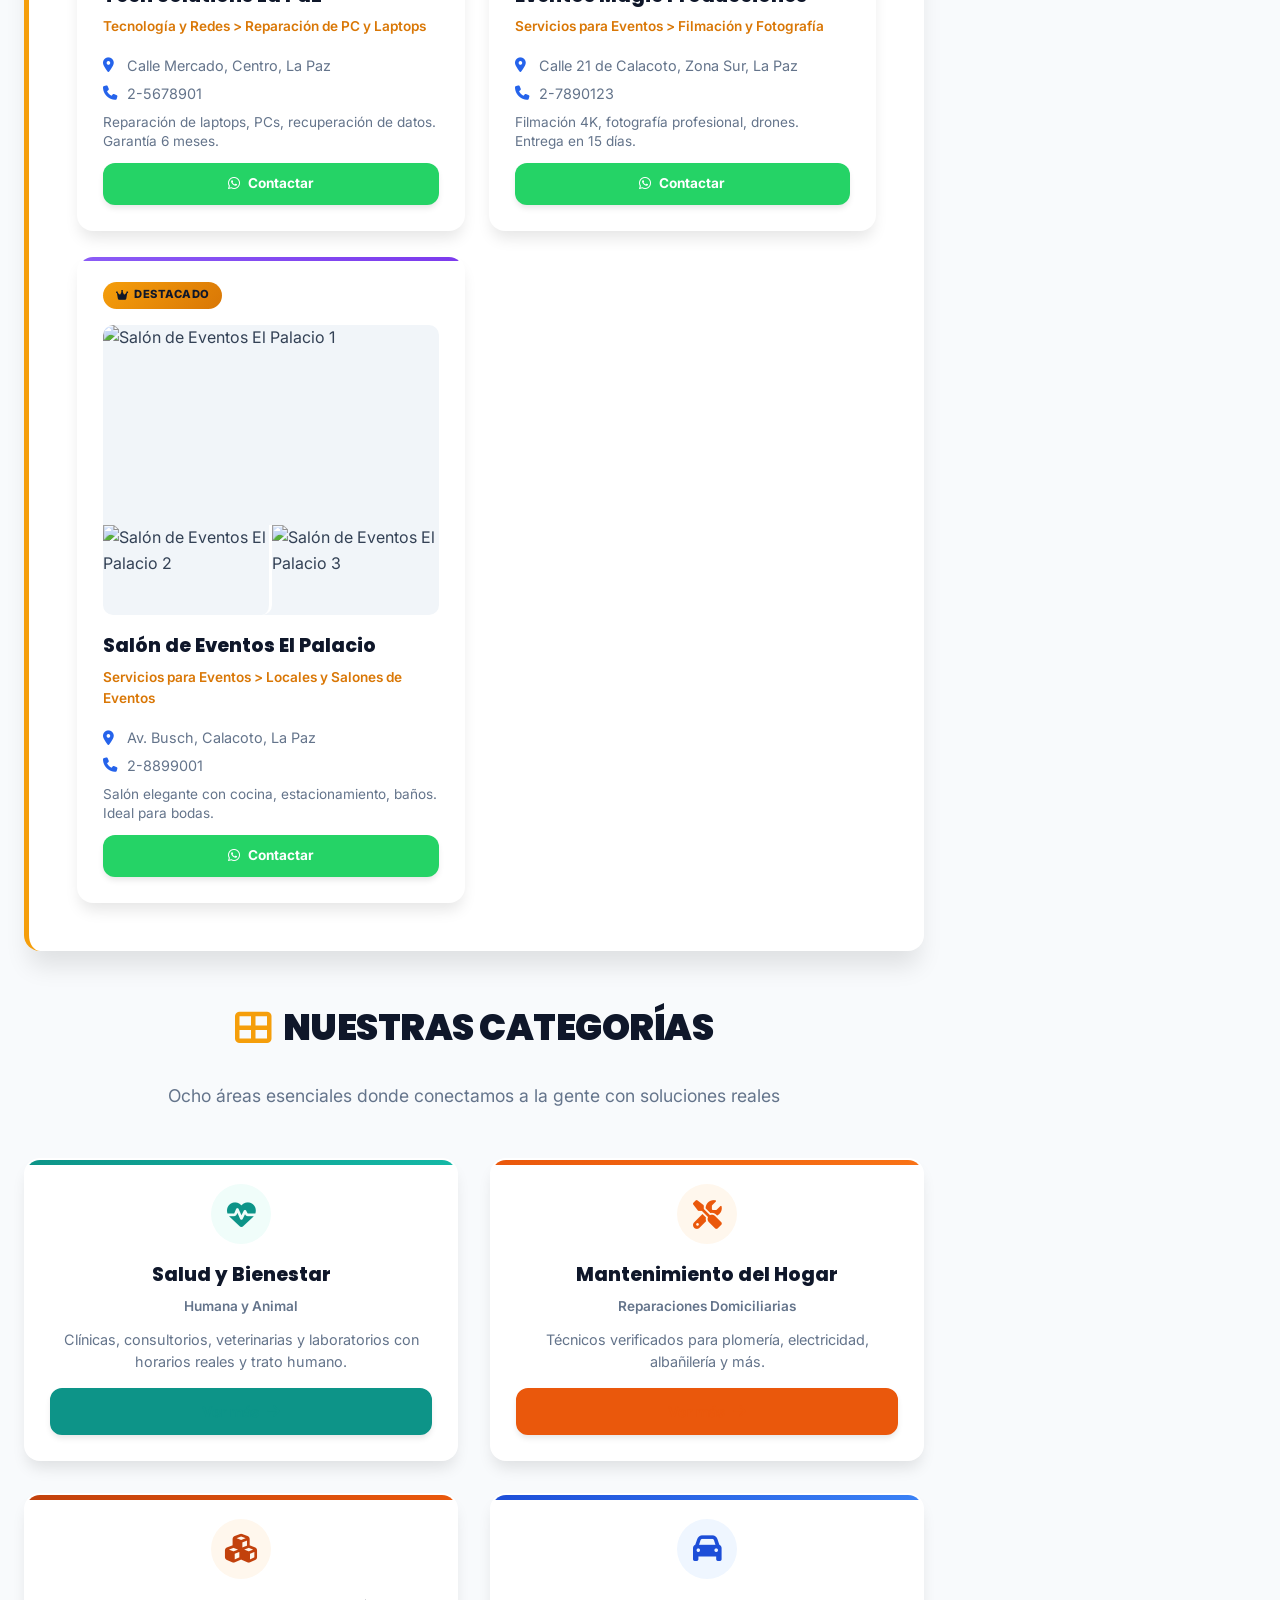
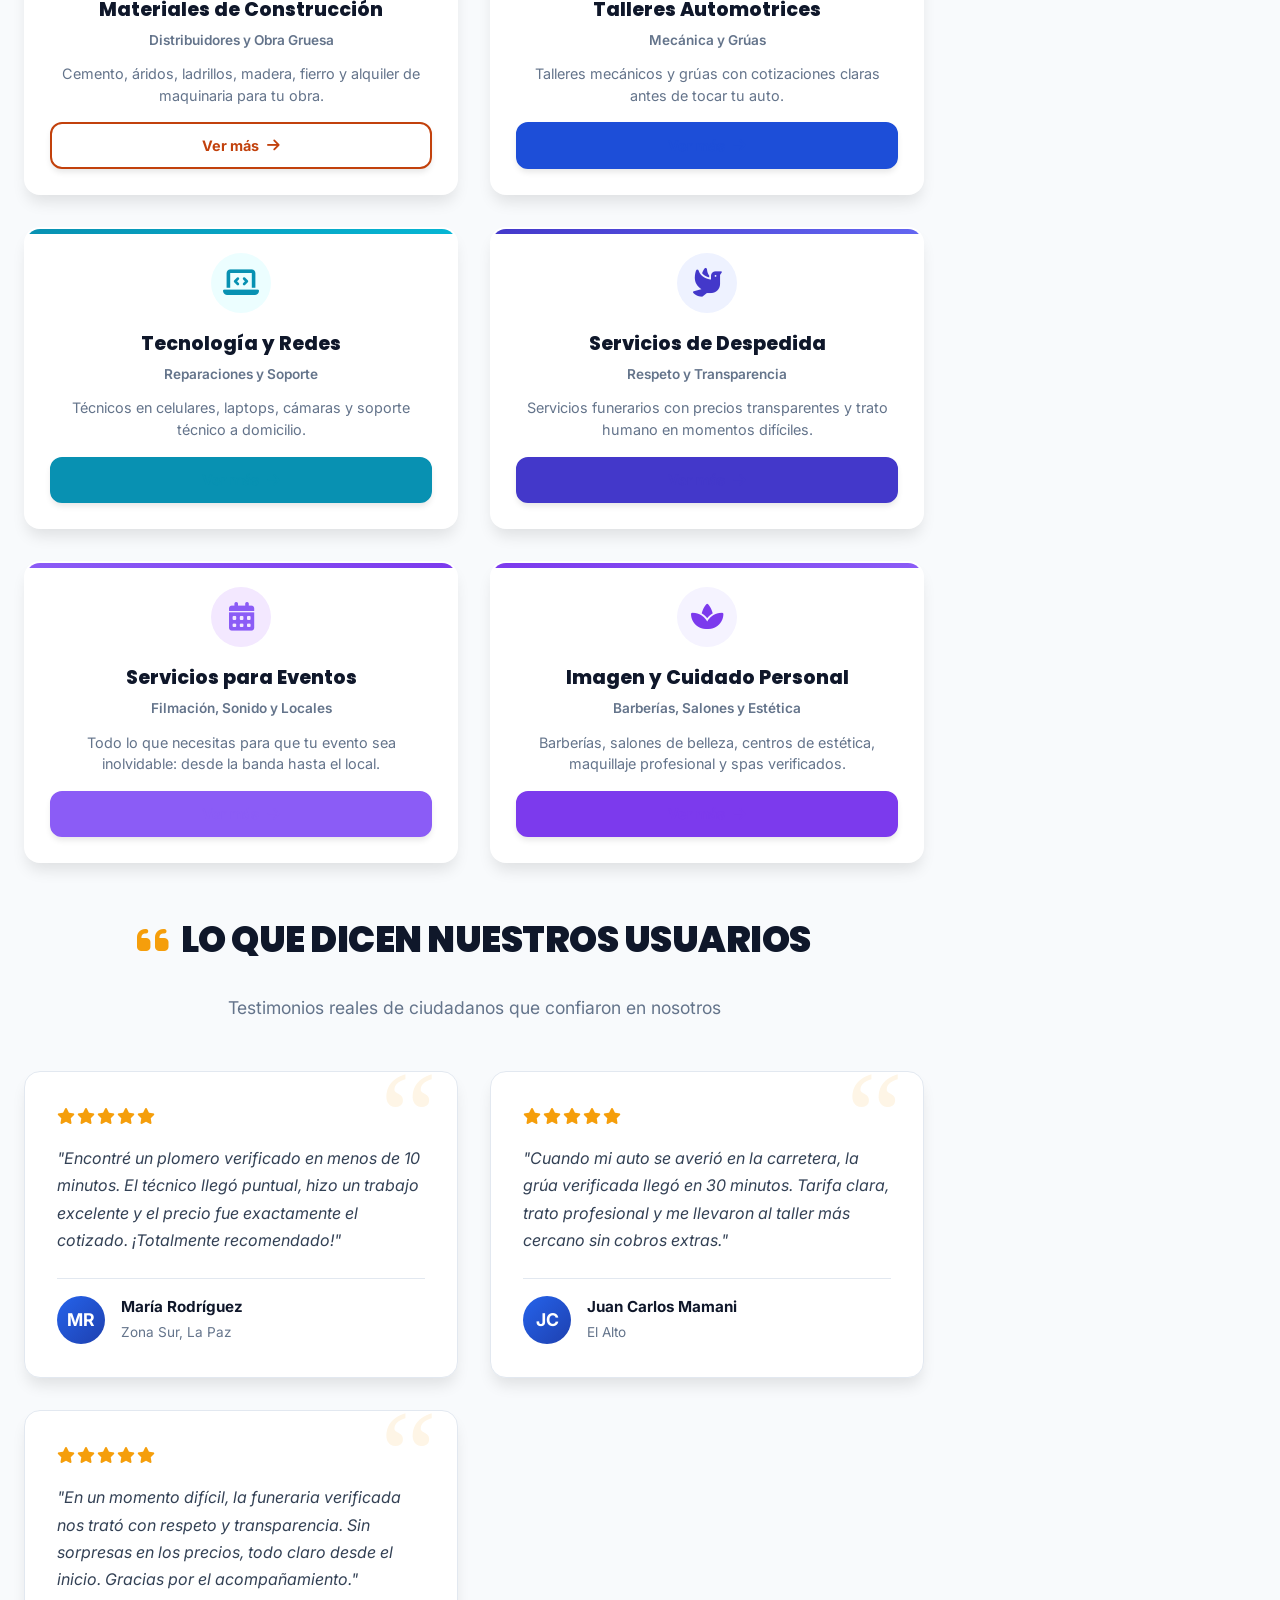
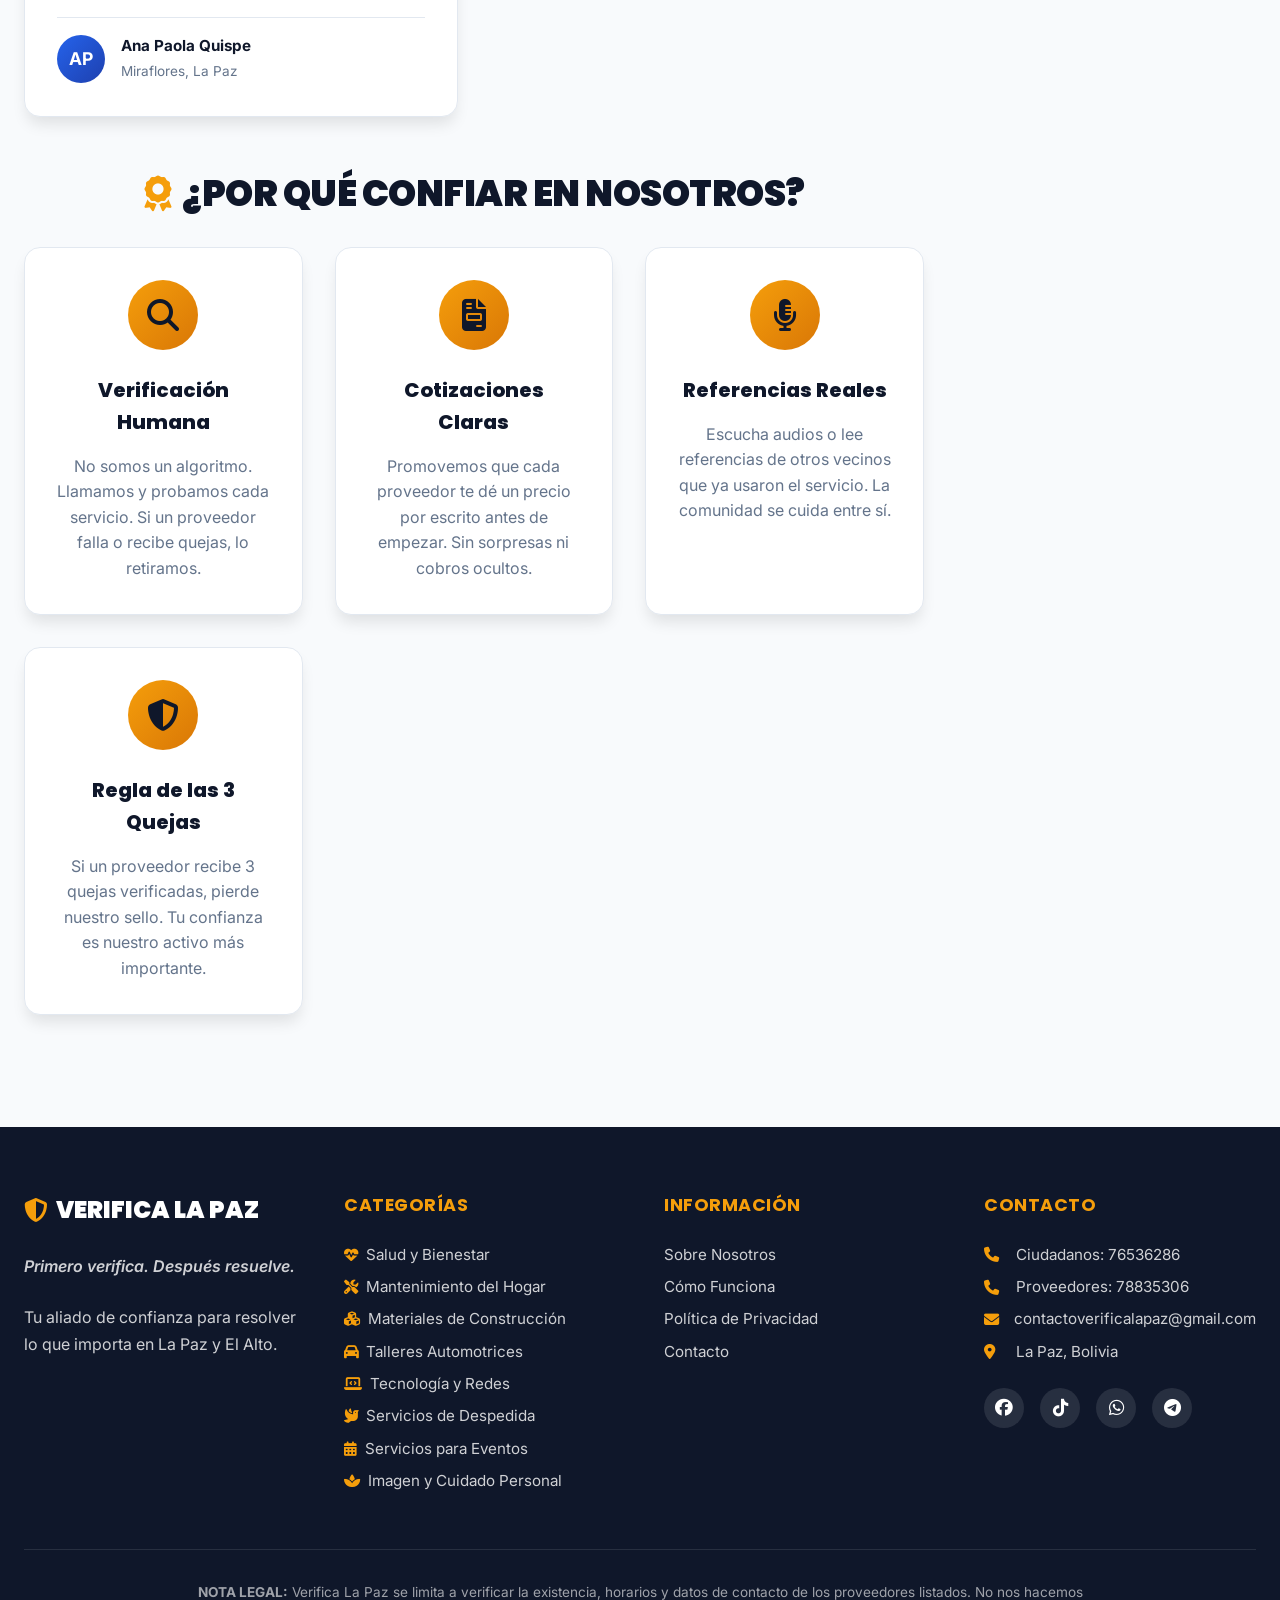
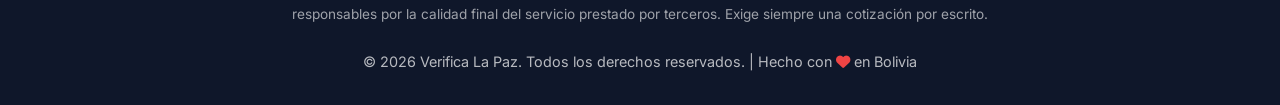
==== commit 87419953: "fix: v8.5 - 2 columnas en hero para todos los móviles" ====
--- a/index.html
+++ b/index.html
@@ -3,7 +3,7 @@
 <head>
     <meta charset="UTF-8">
     <meta name="viewport" content="width=device-width, initial-scale=1.0">
-    <meta name="description" content="Verifica La Paz - Directorio verificado de servicios en La Paz y El Alto. Clínicas, talleres, técnicos y más con datos confirmados.">
+    <meta name="description" content="Verifica La Paz - Directorio verificado de servicios en La Paz y El Alto.">
     <meta property="og:title" content="Verifica La Paz | Primero verifica. Después resuelve.">
     <meta property="og:description" content="Directorio de confianza con servicios verificados en La Paz y El Alto.">
     <meta property="og:type" content="website">
@@ -68,13 +68,23 @@
                         <div class="hero-badge"><i class="fas fa-check-circle" aria-hidden="true"></i> Directorio de Confianza</div>
                         <h2 class="hero-title" id="hero-title">Encuentra servicios de confianza en La Paz y El Alto</h2>
                         <p class="hero-subtitle hero-subtitle-short">Directorio verificado de servicios en La Paz y El Alto. Cotiza directo con proveedores de confianza.</p>
-                        <div class="hero-search">
-                            <div class="search-container">
-                                <i class="fas fa-search search-icon" aria-hidden="true"></i>
-                                <input type="search" id="busquedaGlobal" class="search-input" placeholder="Buscar servicio, proveedor o categoría... (Ctrl+K para búsqueda rápida)" aria-label="Buscar en el directorio" autocomplete="off">
-                                <div id="searchResults" class="search-results" role="listbox" aria-label="Resultados de búsqueda"></div>
-                            </div>
-                        </div>
+                        
+                        <!-- CTA WhatsApp con número visible -->
+                        <div class="hero-cta-whatsapp">
+                            <div class="whatsapp-contact-box">
+                                <div class="whatsapp-number">
+                                    <i class="fas fa-phone-alt"></i>
+                                    <a href="tel:+59176536286" class="numero-telefono">76536286</a>
+                                </div>
+                                <a href="https://wa.me/59176536286?text=Hola,%20necesito%20un%20servicio%20verificado" 
+                                   class="btn-whatsapp-directo" target="_blank" rel="noopener noreferrer">
+                                    <i class="fab fa-whatsapp"></i>
+                                    <span>Escríbenos ahora</span>
+                                </a>
+                            </div>
+                            <p class="whatsapp-subtexto">Respuesta en menos de 2 horas · Lunes a Domingo</p>
+                        </div>
+
                         <div class="hero-buttons">
                             <a href="salud.html" class="btn btn-primary btn-salud"><i class="fas fa-heartbeat" aria-hidden="true"></i> Salud</a>
                             <a href="hogar.html" class="btn btn-primary btn-hogar"><i class="fas fa-tools" aria-hidden="true"></i> Hogar</a>
@@ -381,7 +391,6 @@
         </div>
     </footer>
 
-    <!-- Elementos flotantes (los botones de contacto se inyectan automáticamente desde main.js) -->
     <div id="toast-container" class="toast-container" aria-live="polite" aria-atomic="true"></div>
     <button id="backToTop" class="back-to-top" aria-label="Volver arriba" title="Volver arriba"><i class="fas fa-arrow-up" aria-hidden="true"></i></button>
 
--- a/css/style.css
+++ b/css/style.css
@@ -1,7 +1,8 @@
 /* ========================================
-   VERIFICA LA PAZ - CSS v8.2 OPTIMIZADO
+   VERIFICA LA PAZ - CSS v8.5
    Diseño: Glassmorphism + Neumorphism
-   Rediseño: Tarjetas compactas + Multicanal
+   Rediseño: CTA WhatsApp con número visible
+   2 columnas en hero para TODOS los móviles
    Mobile First + Desktop Optimized
    Última actualización: Octubre 2026
    ======================================== */
@@ -13,7 +14,6 @@
 }
 
 :root {
-    /* Paleta Base */
     --azul-profundo: #0F172A;
     --azul-confianza: #2563EB;
     --azul-claro: #3B82F6;
@@ -24,8 +24,6 @@
     --verde-accion: #10B981;
     --verde-oscuro: #059669;
     --rojo-alerta: #EF4444;
-    
-    /* Grises */
     --gris-suave: #F8FAFC;
     --gris-medio: #64748B;
     --gris-claro: #94A3B8;
@@ -33,50 +31,37 @@
     --gris-oscuro: #334155;
     --blanco: #FFFFFF;
     --negro: #0F172A;
-    
-    /* Colores por Categoría */
     --color-salud: #0D9488;
     --color-salud-claro: #14B8A6;
     --bg-salud: #F0FDFA;
-    
     --color-hogar: #EA580C;
     --color-hogar-claro: #F97316;
     --bg-hogar: #FFF7ED;
-    
     --color-construccion: #C2410C;
     --color-construccion-claro: #EA580C;
     --bg-construccion: #FFF7ED;
-    
     --color-auto: #1D4ED8;
     --color-auto-claro: #3B82F6;
     --bg-auto: #EFF6FF;
-    
     --color-tecnologia: #0891B2;
     --color-tecnologia-claro: #06B6D4;
     --bg-tecnologia: #ECFEFF;
-    
     --color-funeraria: #4338CA;
     --color-funeraria-claro: #6366F1;
     --bg-funeraria: #EEF2FF;
-    
     --color-eventos: #8B5CF6;
     --color-eventos-claro: #A78BFA;
     --bg-eventos: #F3E8FF;
-    
     --color-imagen: #7C3AED;
     --color-imagen-claro: #8B5CF6;
     --color-imagen-oscuro: #6D28D9;
     --bg-imagen: #F5F3FF;
-    
-    /* Gradientes */
     --gradiente-azul: linear-gradient(135deg, #2563EB 0%, #1E40AF 100%);
     --gradiente-dorado: linear-gradient(135deg, #F59E0B 0%, #D97706 100%);
     --gradiente-hero: linear-gradient(135deg, #0F172A 0%, #1E3A8A 50%, #2563EB 100%);
     --gradiente-eventos: linear-gradient(135deg, #8B5CF6 0%, #7C3AED 100%);
     --gradiente-construccion: linear-gradient(135deg, #C2410C 0%, #EA580C 100%);
     --gradiente-imagen: linear-gradient(135deg, #7C3AED 0%, #8B5CF6 100%);
-    
-    /* Sombras */
     --sombra-xs: 0 1px 2px 0 rgba(0, 0, 0, 0.05);
     --sombra-sm: 0 4px 6px -1px rgba(0, 0, 0, 0.1);
     --sombra-md: 0 10px 15px -3px rgba(0, 0, 0, 0.1);
@@ -85,23 +70,15 @@
     --sombra-glow-azul: 0 0 40px rgba(37, 99, 235, 0.3);
     --sombra-glow-dorado: 0 0 40px rgba(245, 158, 11, 0.3);
     --sombra-glow-imagen: 0 0 40px rgba(124, 58, 237, 0.3);
-    
-    /* Bordes */
     --radio-sm: 8px;
     --radio-md: 12px;
     --radio-lg: 16px;
     --radio-xl: 24px;
     --radio-full: 9999px;
-    
-    /* Tipografías */
     --fuente-titulos: 'Poppins', sans-serif;
     --fuente-cuerpo: 'Inter', sans-serif;
-    
-    /* Transiciones */
     --transicion-rapida: all 0.2s cubic-bezier(0.4, 0, 0.2, 1);
     --transicion-normal: all 0.3s cubic-bezier(0.4, 0, 0.2, 1);
-    
-    /* Espaciado */
     --espacio-xs: 0.5rem;
     --espacio-sm: 1rem;
     --espacio-md: 1.5rem;
@@ -110,7 +87,6 @@
     --espacio-2xl: 4rem;
 }
 
-/* Reset y Base */
 html { scroll-behavior: smooth; }
 
 body {
@@ -133,9 +109,6 @@
     border-radius: var(--radio-sm);
 }
 
-/* ========================================
-   ESTRUCTURA PRINCIPAL
-   ======================================== */
 .content-grid {
     display: grid;
     grid-template-columns: minmax(0, 1fr) 300px;
@@ -144,9 +117,6 @@
 }
 .content-main { min-width: 0; }
 
-/* ========================================
-   HEADER (Glassmorphism)
-   ======================================== */
 .header {
     background: rgba(255, 255, 255, 0.95);
     backdrop-filter: blur(20px);
@@ -185,7 +155,6 @@
 
 .tagline { font-size: 0.75rem; color: var(--dorado-oscuro); font-weight: 600; text-transform: uppercase; letter-spacing: 1px; }
 
-/* Menú Hamburguesa */
 .menu-toggle {
     display: none;
     flex-direction: column;
@@ -202,7 +171,6 @@
 .menu-toggle.active span:nth-child(2) { opacity: 0; }
 .menu-toggle.active span:nth-child(3) { transform: rotate(-45deg) translate(7px, -6px); }
 
-/* Navegación */
 .nav { display: flex; gap: var(--espacio-xs); align-items: center; flex-wrap: wrap; }
 
 .nav-link {
@@ -245,9 +213,6 @@
 .btn-proveedor:hover { transform: translateY(-2px); box-shadow: var(--sombra-glow-dorado); color: var(--azul-profundo) !important; }
 .btn-proveedor::after { display: none; }
 
-/* ========================================
-   HERO REFINADO
-   ======================================== */
 .hero {
     background: var(--gradiente-hero);
     color: var(--blanco);
@@ -329,84 +294,95 @@
 
 .hero-subtitle { font-size: 1.2rem; max-width: 700px; margin: 0 auto var(--espacio-xl); opacity: 0.9; line-height: 1.7; animation: fadeInUp 1s ease-out; }
 
-/* Subtítulo corto para el rediseño */
 .hero-subtitle-short {
     max-width: 650px;
     font-size: 1.1rem;
     line-height: 1.5;
 }
 
-/* Barra de búsqueda */
-.hero-search { max-width: 600px; margin: 0 auto var(--espacio-lg); animation: fadeInUp 1.1s ease-out; }
-
-.search-container {
-    position: relative;
-    background: rgba(255, 255, 255, 0.95);
+/* ========================================
+   CTA WHATSAPP CON NÚMERO VISIBLE
+   ======================================== */
+.hero-cta-whatsapp {
+    max-width: 650px;
+    margin: 0 auto var(--espacio-lg);
+    animation: fadeInUp 1.1s ease-out;
+    text-align: center;
+}
+
+.whatsapp-contact-box {
+    display: flex;
+    align-items: center;
+    justify-content: center;
+    gap: 1.5rem;
+    background: rgba(255, 255, 255, 0.1);
+    backdrop-filter: blur(10px);
+    border: 2px solid rgba(255, 255, 255, 0.2);
     border-radius: var(--radio-full);
-    box-shadow: var(--sombra-lg);
-    transition: var(--transicion-normal);
-    backdrop-filter: blur(10px);
-}
-
-.search-container:focus-within { box-shadow: var(--sombra-xl), var(--sombra-glow-azul); transform: translateY(-2px); }
-
-.search-icon { position: absolute; left: 1.25rem; top: 50%; transform: translateY(-50%); color: var(--azul-confianza); font-size: 1.1rem; pointer-events: none; }
-
-.search-input {
-    width: 100%;
-    padding: 1.1rem 1.25rem 1.1rem 3rem;
-    border: none;
-    background: transparent;
+    padding: 1rem 2rem;
+    margin-bottom: 0.75rem;
+    flex-wrap: wrap;
+}
+
+.whatsapp-number {
+    display: flex;
+    align-items: center;
+    gap: 0.75rem;
+    color: white;
+    font-size: 1.8rem;
+    font-weight: 900;
+    font-family: var(--fuente-titulos);
+}
+
+.whatsapp-number i {
+    font-size: 1.5rem;
+    color: var(--dorado-calidad);
+}
+
+.numero-telefono {
+    color: white;
+    text-decoration: none;
+    letter-spacing: 2px;
+    transition: color 0.3s;
+}
+
+.numero-telefono:hover {
+    color: var(--dorado-calidad);
+}
+
+.btn-whatsapp-directo {
+    display: flex;
+    align-items: center;
+    gap: 0.75rem;
+    background: #25D366;
+    color: white;
+    padding: 0.875rem 1.75rem;
+    border-radius: var(--radio-full);
+    text-decoration: none;
+    font-weight: 700;
     font-size: 1rem;
-    color: var(--gris-oscuro);
-    border-radius: var(--radio-full);
-    outline: none;
-    font-family: var(--fuente-cuerpo);
-}
-
-.search-input::placeholder { color: var(--gris-claro); }
-
-.search-results {
-    position: absolute;
-    top: calc(100% + 0.5rem);
-    left: 0;
-    right: 0;
-    background: var(--blanco);
-    border-radius: var(--radio-lg);
-    box-shadow: var(--sombra-xl);
-    max-height: 400px;
-    overflow-y: auto;
-    display: none;
-    z-index: 100;
-    border: 1px solid var(--gris-borde);
-}
-
-.search-results.active { display: block; animation: slideDown 0.3s ease-out; }
-
-@keyframes slideDown {
-    from { opacity: 0; transform: translateY(-10px); }
-    to { opacity: 1; transform: translateY(0); }
-}
-
-.search-result-item {
-    padding: 0.875rem 1.25rem;
-    cursor: pointer;
-    display: flex;
-    align-items: center;
-    gap: 0.75rem;
-    transition: var(--transicion-rapida);
-    border-bottom: 1px solid var(--gris-borde);
-    color: var(--gris-oscuro);
-    text-decoration: none;
-}
-
-.search-result-item:last-child { border-bottom: none; }
-.search-result-item:hover, .search-result-item:focus { background: var(--gris-suave); color: var(--azul-confianza); }
-.search-result-item i { color: var(--dorado-calidad); font-size: 1.1rem; width: 20px; }
-.search-result-info strong { display: block; font-weight: 700; margin-bottom: 0.1rem; }
-.search-result-info span { font-size: 0.85rem; color: var(--gris-medio); }
-
-/* Botones del Hero */
+    box-shadow: 0 8px 20px rgba(37, 211, 102, 0.4);
+    transition: all 0.3s ease;
+    border: 2px solid rgba(255, 255, 255, 0.3);
+}
+
+.btn-whatsapp-directo:hover {
+    background: #20BA5A;
+    transform: translateY(-3px) scale(1.05);
+    box-shadow: 0 12px 30px rgba(37, 211, 102, 0.6);
+}
+
+.btn-whatsapp-directo i {
+    font-size: 1.5rem;
+}
+
+.whatsapp-subtexto {
+    color: rgba(255, 255, 255, 0.85);
+    font-size: 0.9rem;
+    margin: 0;
+    font-weight: 500;
+}
+
 .hero-buttons {
     display: grid;
     grid-template-columns: repeat(4, 1fr);
@@ -439,9 +415,6 @@
 
 .btn-provider-link:hover { background: var(--dorado-calidad); color: var(--azul-profundo); transform: translateY(-2px); box-shadow: var(--sombra-glow-dorado); }
 
-/* ========================================
-   BOTONES MODERNOS
-   ======================================== */
 .btn {
     display: inline-flex;
     align-items: center;
@@ -504,7 +477,6 @@
 
 .btn-submit:hover { transform: translateY(-2px); box-shadow: var(--sombra-glow-dorado); }
 
-/* Botones por Categoría */
 .btn-salud { background: var(--color-salud); color: var(--blanco); }
 .btn-salud:hover { background: var(--color-salud-claro); box-shadow: 0 8px 20px rgba(13, 148, 136, 0.4); }
 .btn-hogar { background: var(--color-hogar); color: var(--blanco); }
@@ -541,9 +513,6 @@
 
 .btn-sm { padding: 0.5rem 1rem; font-size: 0.85rem; }
 
-/* ========================================
-   SECCIONES GENERALES
-   ======================================== */
 .section-title {
     font-family: var(--fuente-titulos);
     font-size: 2.25rem;
@@ -562,9 +531,6 @@
 
 .section-description { text-align: center; font-size: 1.1rem; color: var(--gris-medio); max-width: 700px; margin: 0 auto var(--espacio-xl); line-height: 1.7; }
 
-/* ========================================
-   ESTADÍSTICAS
-   ======================================== */
 .stats-section { margin-bottom: var(--espacio-xl); }
 
 .stats-grid { display: grid; grid-template-columns: repeat(auto-fit, minmax(200px, 1fr)); gap: var(--espacio-md); }
@@ -613,9 +579,6 @@
 
 .stat-label { font-size: 0.9rem; color: var(--gris-medio); font-weight: 600; }
 
-/* ========================================
-   CATEGORÍAS - VERSIÓN CLÁSICA (páginas internas)
-   ======================================== */
 .categories-section { margin-bottom: var(--espacio-xl); }
 .categories-grid { display: grid; grid-template-columns: repeat(auto-fit, minmax(300px, 1fr)); gap: var(--espacio-lg); }
 
@@ -677,9 +640,6 @@
 
 .proveedores-grid { display: grid; grid-template-columns: repeat(auto-fit, minmax(300px, 1fr)); gap: var(--espacio-lg); margin-top: var(--espacio-md); }
 
-/* ========================================
-   CATEGORÍAS - VERSIÓN MINIMALISTA (portada)
-   ======================================== */
 .category-card.minimal {
     padding: 1.5rem;
     transition: transform 0.3s ease, box-shadow 0.3s ease;
@@ -714,7 +674,6 @@
     color: var(--gris-medio);
 }
 
-/* Ocultar lista en desktop (sigue en HTML por Regla de Oro) */
 .category-card.minimal .category-services {
     display: none;
 }
@@ -730,7 +689,6 @@
     font-size: 0.9rem;
 }
 
-/* Animación de entrada escalonada */
 .category-card.minimal {
     opacity: 0;
     animation: fadeInCard 0.5s ease forwards;
@@ -762,9 +720,6 @@
     border-radius: var(--radio-lg);
 }
 
-/* ========================================
-   GALERÍA DE IMÁGENES
-   ======================================== */
 .galeria-proveedor {
     width: 100%;
     border-radius: 10px;
@@ -804,9 +759,6 @@
 
 .galeria-secundarias .img-galeria:last-child { border-right: none; }
 
-/* ========================================
-   TESTIMONIOS
-   ======================================== */
 .testimonials-section { margin-bottom: var(--espacio-xl); }
 .testimonials-grid { display: grid; grid-template-columns: repeat(auto-fit, minmax(300px, 1fr)); gap: var(--espacio-lg); }
 
@@ -843,9 +795,6 @@
 .author-info strong { display: block; color: var(--azul-profundo); font-weight: 700; font-size: 0.95rem; }
 .author-info span { color: var(--gris-medio); font-size: 0.85rem; }
 
-/* ========================================
-   SKELETON LOADING
-   ======================================== */
 .skeleton-card { background: var(--blanco); padding: var(--espacio-lg); border-radius: var(--radio-lg); box-shadow: var(--sombra-md); animation: skeleton-pulse 1.5s ease-in-out infinite; }
 .skeleton-badge, .skeleton-title, .skeleton-text, .skeleton-button { background: linear-gradient(90deg, #f0f0f0 25%, #e0e0e0 50%, #f0f0f0 75%); background-size: 200% 100%; animation: skeleton-shimmer 1.5s infinite; border-radius: var(--radio-sm); }
 .skeleton-badge { width: 120px; height: 24px; margin-bottom: var(--espacio-sm); }
@@ -857,9 +806,6 @@
 @keyframes skeleton-pulse { 0%, 100% { opacity: 1; } 50% { opacity: 0.7; } }
 @keyframes skeleton-shimmer { 0% { background-position: 200% 0; } 100% { background-position: -200% 0; } }
 
-/* ========================================
-   POR QUÉ ELEGIRNOS
-   ======================================== */
 .why-us-section { margin-bottom: var(--espacio-xl); }
 .why-us-grid { display: grid; grid-template-columns: repeat(auto-fit, minmax(250px, 1fr)); gap: var(--espacio-lg); }
 
@@ -893,9 +839,6 @@
 .why-card h3 { font-family: var(--fuente-titulos); font-size: 1.25rem; font-weight: 800; color: var(--azul-profundo); margin-bottom: var(--espacio-sm); }
 .why-card p { color: var(--gris-medio); line-height: 1.6; }
 
-/* ========================================
-   SERVICIO DESTACADO
-   ======================================== */
 .featured-section {
     background: var(--blanco);
     padding: var(--espacio-xl);
@@ -975,9 +918,6 @@
 .no-data { text-align: center; padding: var(--espacio-xl); color: var(--gris-medio); grid-column: 1 / -1; }
 .no-data i { font-size: 3rem; color: var(--gris-claro); margin-bottom: var(--espacio-sm); display: block; }
 
-/* ========================================
-   SIDEBAR
-   ======================================== */
 .sidebar { position: sticky; top: 100px; height: fit-content; }
 
 .sidebar-section {
@@ -1005,7 +945,6 @@
 .sidebar-section h3 i { color: var(--dorado-calidad); }
 .sidebar-section > p { color: var(--gris-medio); margin-bottom: var(--espacio-md); font-size: 0.95rem; }
 
-/* Sidebar compacto para portada */
 .sidebar-compact .sidebar-section {
     padding: 1.25rem;
 }
@@ -1040,9 +979,6 @@
 .social-link.tiktok { background: #000000; }
 .social-link.tiktok:hover { background: #333333; transform: translateY(-2px); }
 
-/* ========================================
-   FOOTER
-   ======================================== */
 .footer { background: var(--azul-profundo); color: var(--blanco); padding: var(--espacio-2xl) 0 var(--espacio-lg); margin-top: var(--espacio-2xl); }
 .footer-content { display: grid; grid-template-columns: repeat(auto-fit, minmax(250px, 1fr)); gap: var(--espacio-xl); margin-bottom: var(--espacio-xl); }
 
@@ -1072,9 +1008,6 @@
 .copyright { color: rgba(255, 255, 255, 0.7); font-size: 0.9rem; }
 .copyright i { color: var(--rojo-alerta); }
 
-/* ========================================
-   BOTÓN WHATSAPP FLOTANTE
-   ======================================== */
 .whatsapp-float {
     position: fixed;
     bottom: 30px;
@@ -1102,9 +1035,6 @@
 
 .whatsapp-float:hover { transform: scale(1.1) rotate(10deg); background: #20BA5A; }
 
-/* ========================================
-   BOTÓN VOLVER ARRIBA
-   ======================================== */
 .back-to-top {
     position: fixed;
     bottom: 100px;
@@ -1131,9 +1061,6 @@
 .back-to-top.visible { opacity: 1; visibility: visible; transform: translateY(0); }
 .back-to-top:hover { transform: translateY(-5px); box-shadow: var(--sombra-glow-azul); }
 
-/* ========================================
-   TOAST NOTIFICATIONS
-   ======================================== */
 .toast-container { position: fixed; top: 20px; right: 20px; z-index: 9999; display: flex; flex-direction: column; gap: var(--espacio-sm); max-width: 400px; pointer-events: none; }
 
 .toast {
@@ -1178,15 +1105,9 @@
 .toast.hiding { animation: slideOutRight 0.3s ease-out forwards; }
 @keyframes slideOutRight { to { opacity: 0; transform: translateX(100%); } }
 
-/* ========================================
-   ANIMACIONES
-   ======================================== */
 .fade-in { opacity: 0; transform: translateY(30px); transition: opacity 0.6s ease-out, transform 0.6s ease-out; }
 .fade-in.visible { opacity: 1; transform: translateY(0); }
 
-/* ========================================
-   BADGES Y NIVELES
-   ======================================== */
 .badge-nivel {
     display: inline-flex;
     align-items: center;
@@ -1260,9 +1181,6 @@
     color: rgba(255,255,255,0.85);
 }
 
-/* ========================================
-   NUEVO: CONTACTO MULTICANAL INTELIGENTE
-   ======================================== */
 .smart-contact-buttons {
     position: fixed;
     bottom: 20px;
@@ -1351,9 +1269,6 @@
 .telegram-subtle-invite a { color: white; text-decoration: none; font-weight: 600; display: inline-flex; align-items: center; gap: 8px; transition: gap 0.3s; }
 .telegram-subtle-invite a:hover { gap: 12px; }
 
-/* ========================================
-   NUEVO: BÚSQUEDA RÁPIDA (CTRL+K)
-   ======================================== */
 .quick-search-modal {
     display: none;
     position: fixed;
@@ -1455,9 +1370,6 @@
     font-size: 0.85rem;
 }
 
-/* ========================================
-   RESPONSIVE - NAV EXTENSA (10+ categorías)
-   ======================================== */
 @media (min-width: 1400px) {
     .categories-grid {
         grid-template-columns: repeat(4, 1fr);
@@ -1476,9 +1388,6 @@
     .logo h1 { font-size: 1.4rem; }
 }
 
-/* ========================================
-   RESPONSIVE - TABLET (769px a 1200px)
-   ======================================== */
 @media (max-width: 1200px) {
     .menu-toggle { display: flex; }
     .nav { 
@@ -1524,17 +1433,12 @@
     .galeria-secundarias .img-galeria { height: 80px; }
 }
 
-/* ========================================
-   RESPONSIVE - MÓVIL (hasta 768px)
-   ======================================== */
 @media (max-width: 768px) {
-    /* Header compacto */
     .header { padding: 0.5rem 0; }
     .logo h1 { font-size: 1.3rem; }
     .logo h1 i { font-size: 1.2rem; }
     .tagline { font-size: 0.65rem; }
     
-    /* Hero optimizado */
     .hero { 
         padding: var(--espacio-xl) var(--espacio-md);
         border-radius: var(--radio-lg);
@@ -1549,8 +1453,24 @@
         font-size: 0.95rem;
         margin-bottom: var(--espacio-md);
     }
+
+    .whatsapp-contact-box {
+        flex-direction: column;
+        gap: 1rem;
+        padding: 1.25rem 1.5rem;
+    }
+    
+    .whatsapp-number {
+        font-size: 1.5rem;
+    }
+    
+    .btn-whatsapp-directo {
+        width: 100%;
+        justify-content: center;
+    }
+    
     .hero-buttons { 
-        grid-template-columns: repeat(2, 1fr);
+        grid-template-columns: repeat(2, 1fr) !important;
         gap: 0.5rem;
     }
     .hero-buttons .btn { 
@@ -1569,14 +1489,6 @@
         font-size: 0.9rem;
     }
     
-    /* Búsqueda */
-    .search-input { 
-        padding: 0.9rem 0.9rem 0.9rem 2.5rem; 
-        font-size: 0.9rem;
-    }
-    .search-icon { left: 1rem; font-size: 1rem; }
-    
-    /* Secciones */
     .section-title { 
         font-size: 1.4rem;
         margin-bottom: var(--espacio-sm);
@@ -1586,7 +1498,6 @@
         margin-bottom: var(--espacio-md);
     }
     
-    /* Estadísticas en 2 columnas */
     .stats-grid { 
         grid-template-columns: repeat(2, 1fr);
         gap: var(--espacio-sm);
@@ -1596,7 +1507,6 @@
     .stat-number { font-size: 1.8rem; }
     .stat-label { font-size: 0.8rem; }
     
-    /* Categorías minimalistas en móvil - mostrar lista */
     .category-card.minimal .category-services {
         display: block;
         margin-top: 0.75rem;
@@ -1641,7 +1551,6 @@
     .category-card h3 { font-size: 1.25rem; }
     .category-actions .btn { min-width: 120px; font-size: 0.85rem; }
     
-    /* Galería móvil */
     .galeria-1,
     .galeria-1 .img-galeria { height: 180px; }
     
@@ -1671,17 +1580,14 @@
     }
     .galeria-secundarias .img-galeria:last-child { border-right: none; }
     
-    /* Proveedores */
     .proveedores-grid { 
         grid-template-columns: 1fr;
         gap: var(--espacio-md);
     }
     
-    /* Testimonios */
     .testimonials-grid { grid-template-columns: 1fr; }
     .testimonial-card { padding: var(--espacio-md); }
     
-    /* Why us */
     .why-us-grid { grid-template-columns: 1fr; }
     .why-card { padding: var(--espacio-md); }
     .why-icon { 
@@ -1691,20 +1597,17 @@
     }
     .why-card h3 { font-size: 1.1rem; }
     
-    /* Featured */
     .featured-section { 
         padding: var(--espacio-md);
         border-left-width: 4px;
     }
     .featured-section h3 { font-size: 1.3rem; }
     
-    /* Destacados */
     .destacados-grid { 
         grid-template-columns: 1fr;
     }
     .destacado-card { padding: var(--espacio-sm); }
     
-    /* Footer */
     .footer { padding: var(--espacio-xl) 0 var(--espacio-md); }
     .footer-content { 
         grid-template-columns: 1fr;
@@ -1714,7 +1617,6 @@
     .footer-section h4 { font-size: 1rem; }
     .footer-legal p { font-size: 0.75rem; }
     
-    /* Botones flotantes */
     .whatsapp-float { 
         width: 55px; 
         height: 55px; 
@@ -1730,7 +1632,6 @@
         font-size: 1rem;
     }
     
-    /* Sidebar compacto móvil */
     .sidebar { 
         position: static;
         margin-top: var(--espacio-lg);
@@ -1738,7 +1639,6 @@
     .sidebar-section { padding: var(--espacio-md); }
     .sidebar-compact .sidebar-section { padding: 1rem; }
     
-    /* Toasts móvil */
     .toast-container { 
         top: auto;
         bottom: 90px;
@@ -1748,7 +1648,6 @@
     }
     .toast { font-size: 0.9rem; }
     
-    /* Botones touch-friendly */
     .btn { 
         padding: 0.9rem 1.5rem;
         min-height: 44px;
@@ -1760,7 +1659,6 @@
     
     .aviso-directorio { font-size: 0.75rem; text-align: left; }
 
-    /* Contacto multicanal móvil */
     .smart-contact-buttons {
         bottom: 15px;
         right: 15px;
@@ -1770,20 +1668,24 @@
     .btn-tooltip { display: none; }
 }
 
-/* ========================================
-   MÓVIL MUY PEQUEÑO (360px)
-   ======================================== */
 @media (max-width: 360px) {
-    .hero-title { font-size: 1.4rem; }
-    .hero-buttons { grid-template-columns: 1fr; }
+    .hero-title { font-size: 1.3rem; }
+    .hero-buttons { 
+        grid-template-columns: repeat(2, 1fr) !important;
+        gap: 0.4rem;
+    }
+    .hero-buttons .btn { 
+        padding: 0.6rem 0.3rem; 
+        font-size: 0.75rem;
+    }
+    .hero-buttons .btn i {
+        font-size: 0.85rem;
+    }
     .stats-grid { grid-template-columns: 1fr; }
-    .logo h1 { font-size: 1.1rem; }
-}
-
-/* ========================================
-   NUEVO: OPTIMIZACIÓN DE TARJETAS PREMIUM (DESKTOP)
-   Layout horizontal para ahorrar espacio vertical
-   ======================================== */
+    .logo h1 { font-size: 1.05rem; }
+    .tagline { font-size: 0.6rem; }
+}
+
 @media (min-width: 992px) {
     .category-card:not(.minimal) {
         display: grid;
@@ -1806,7 +1708,7 @@
     }
 
     .category-card:not(.minimal) .category-services {
-        display: none; /* Ocultar lista larga en desktop para ahorrar espacio */
+        display: none;
     }
 
     .category-card:not(.minimal) .category-actions {
